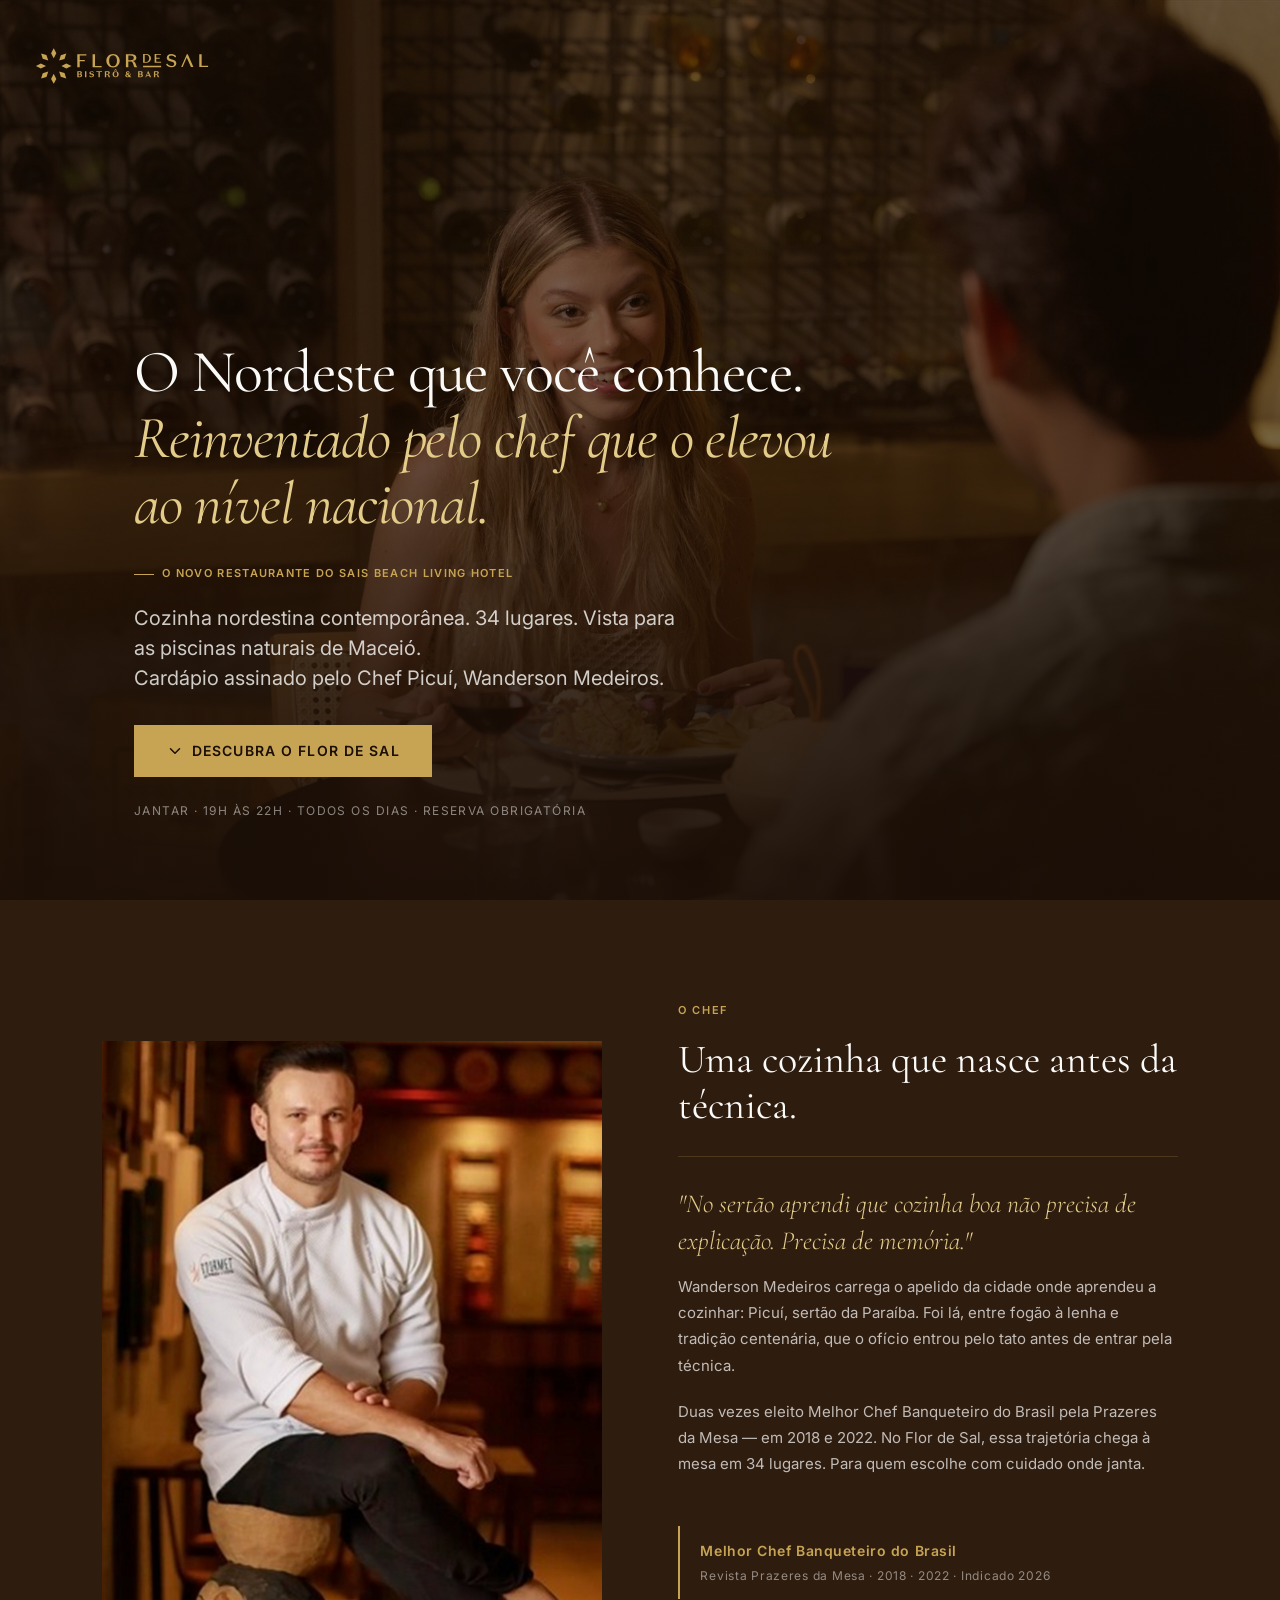
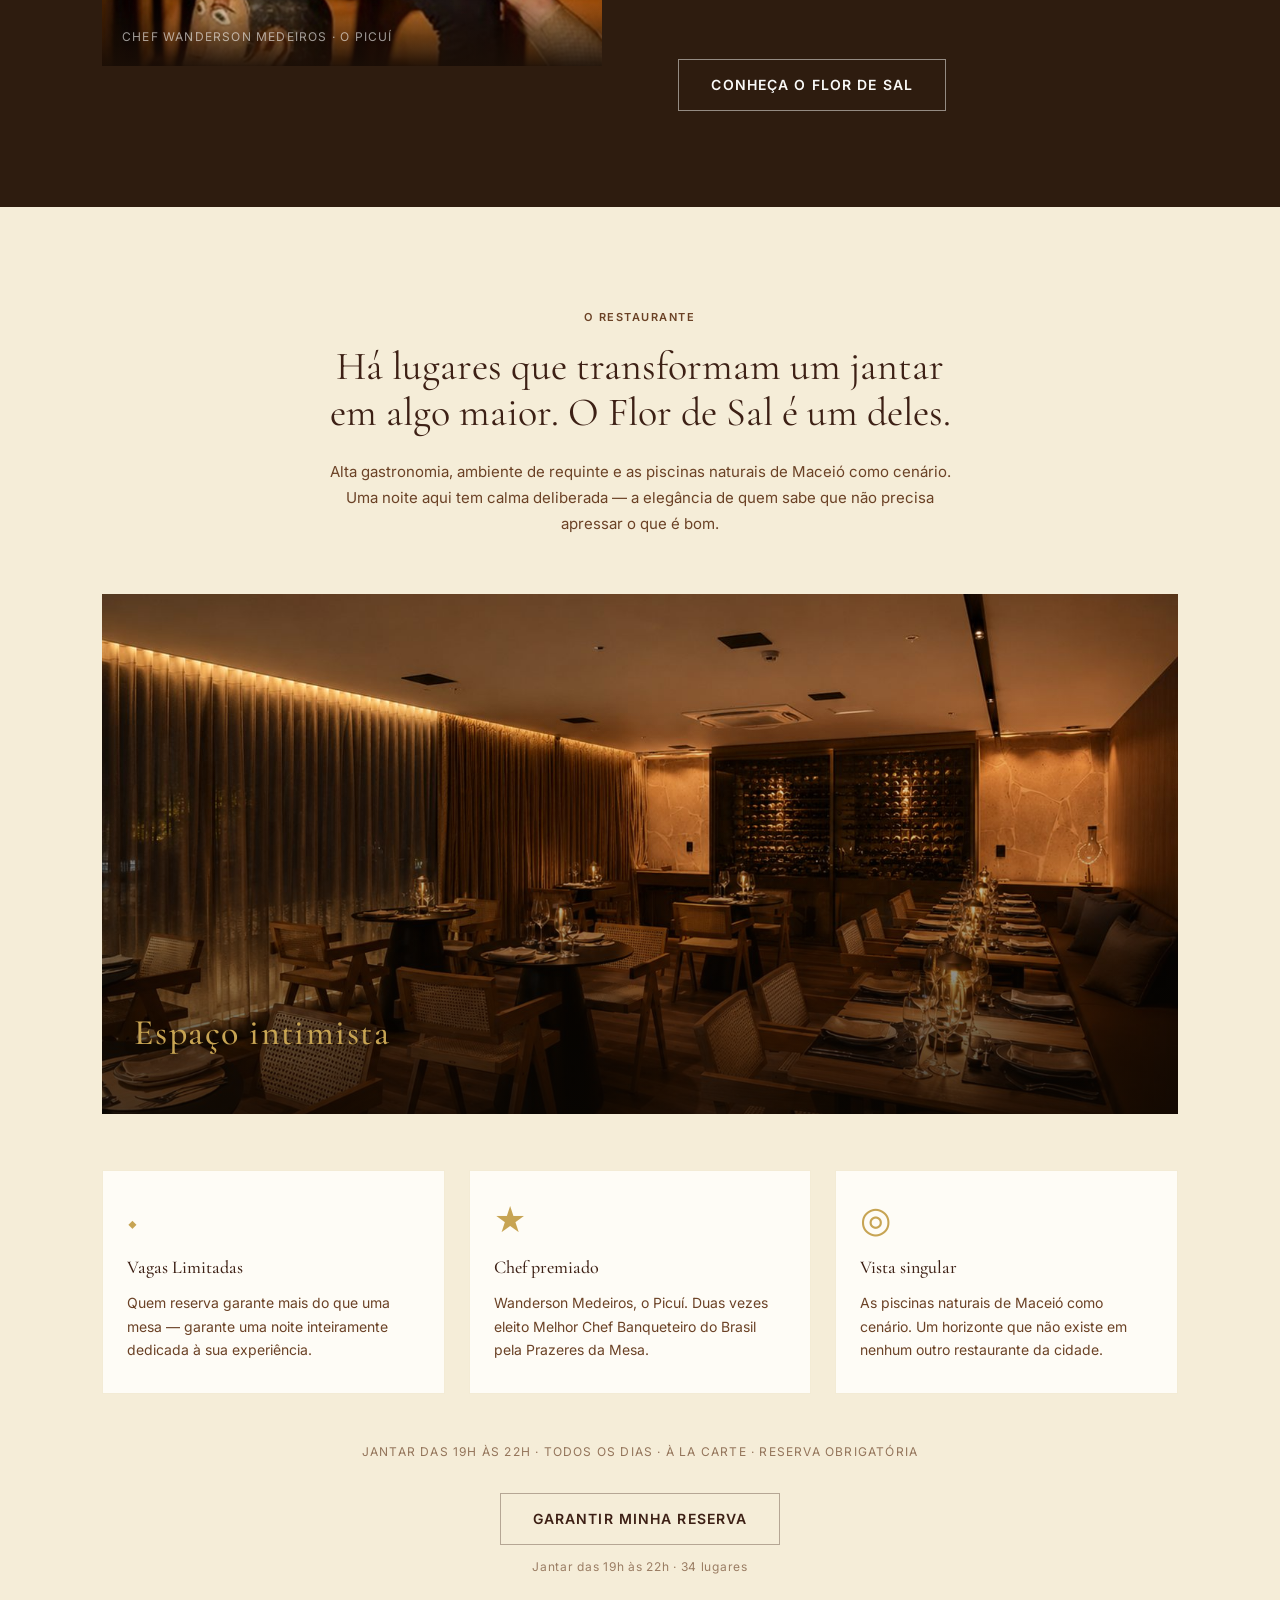
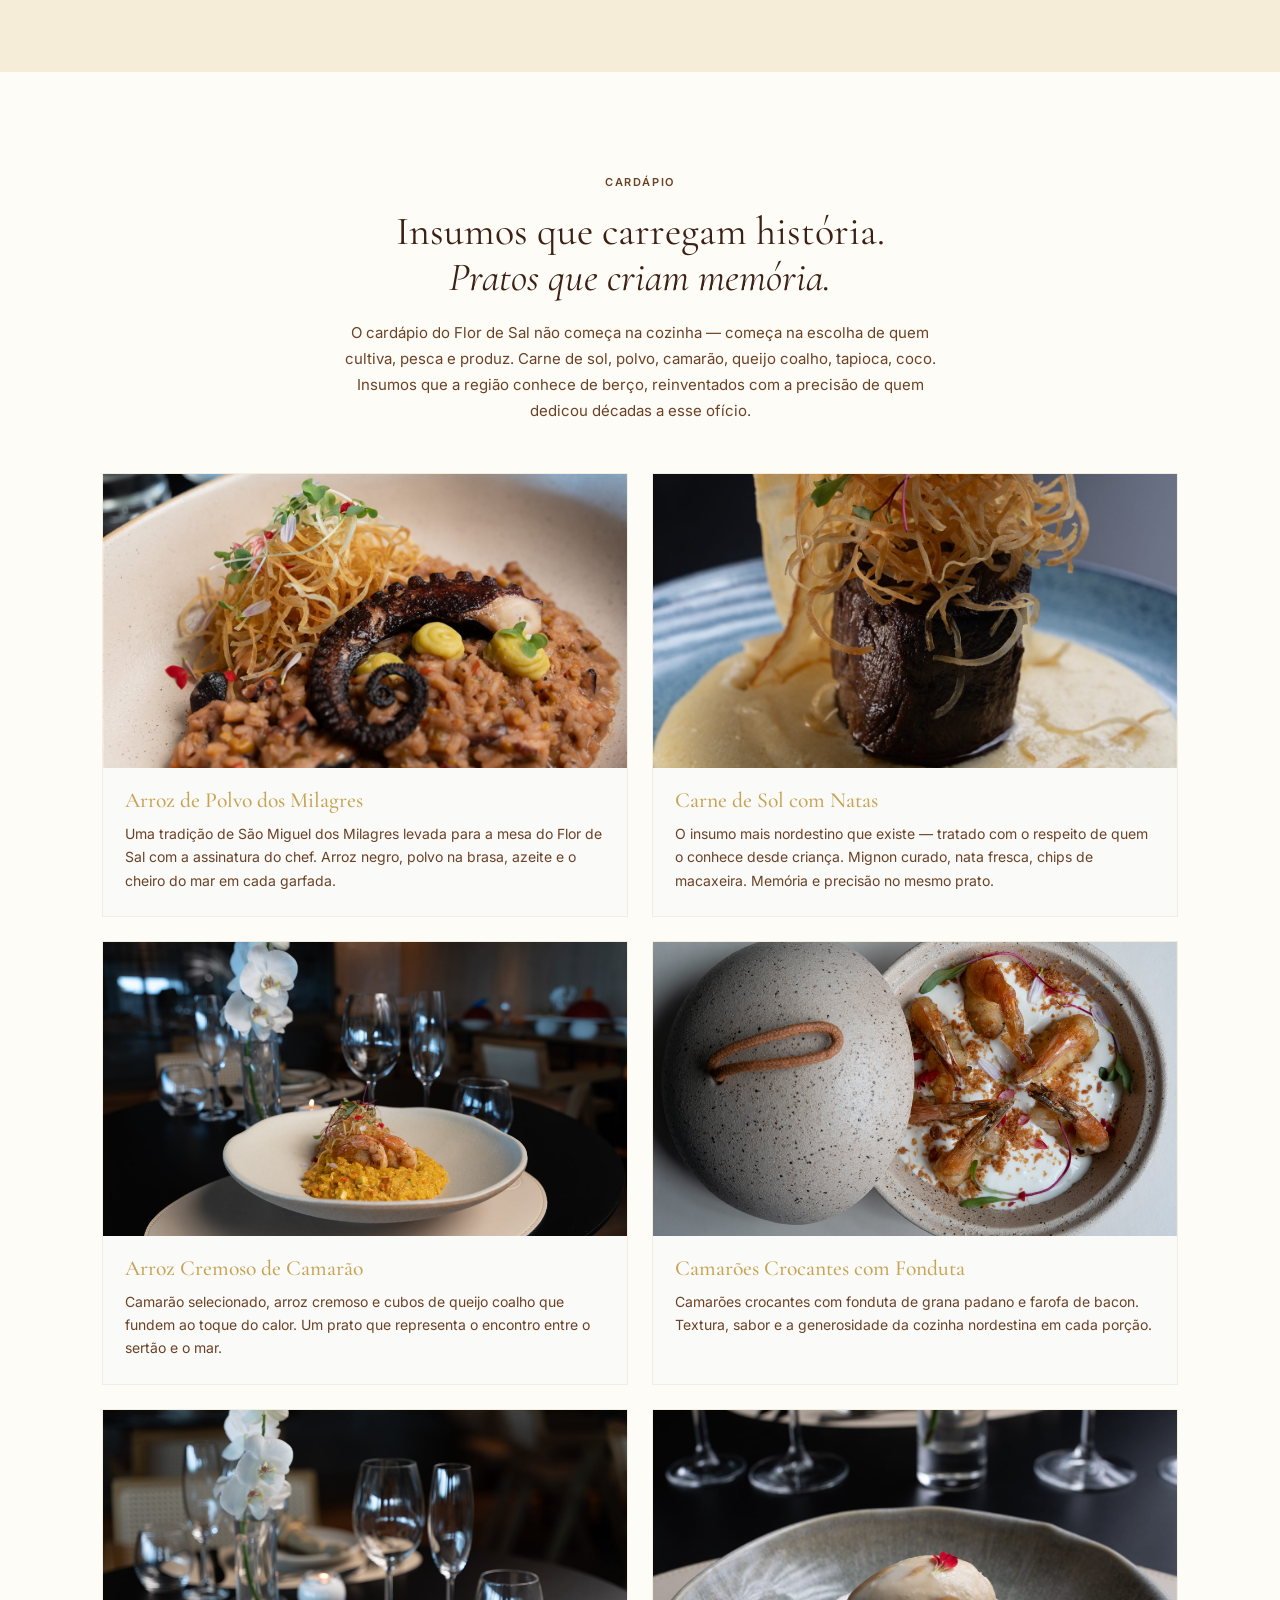
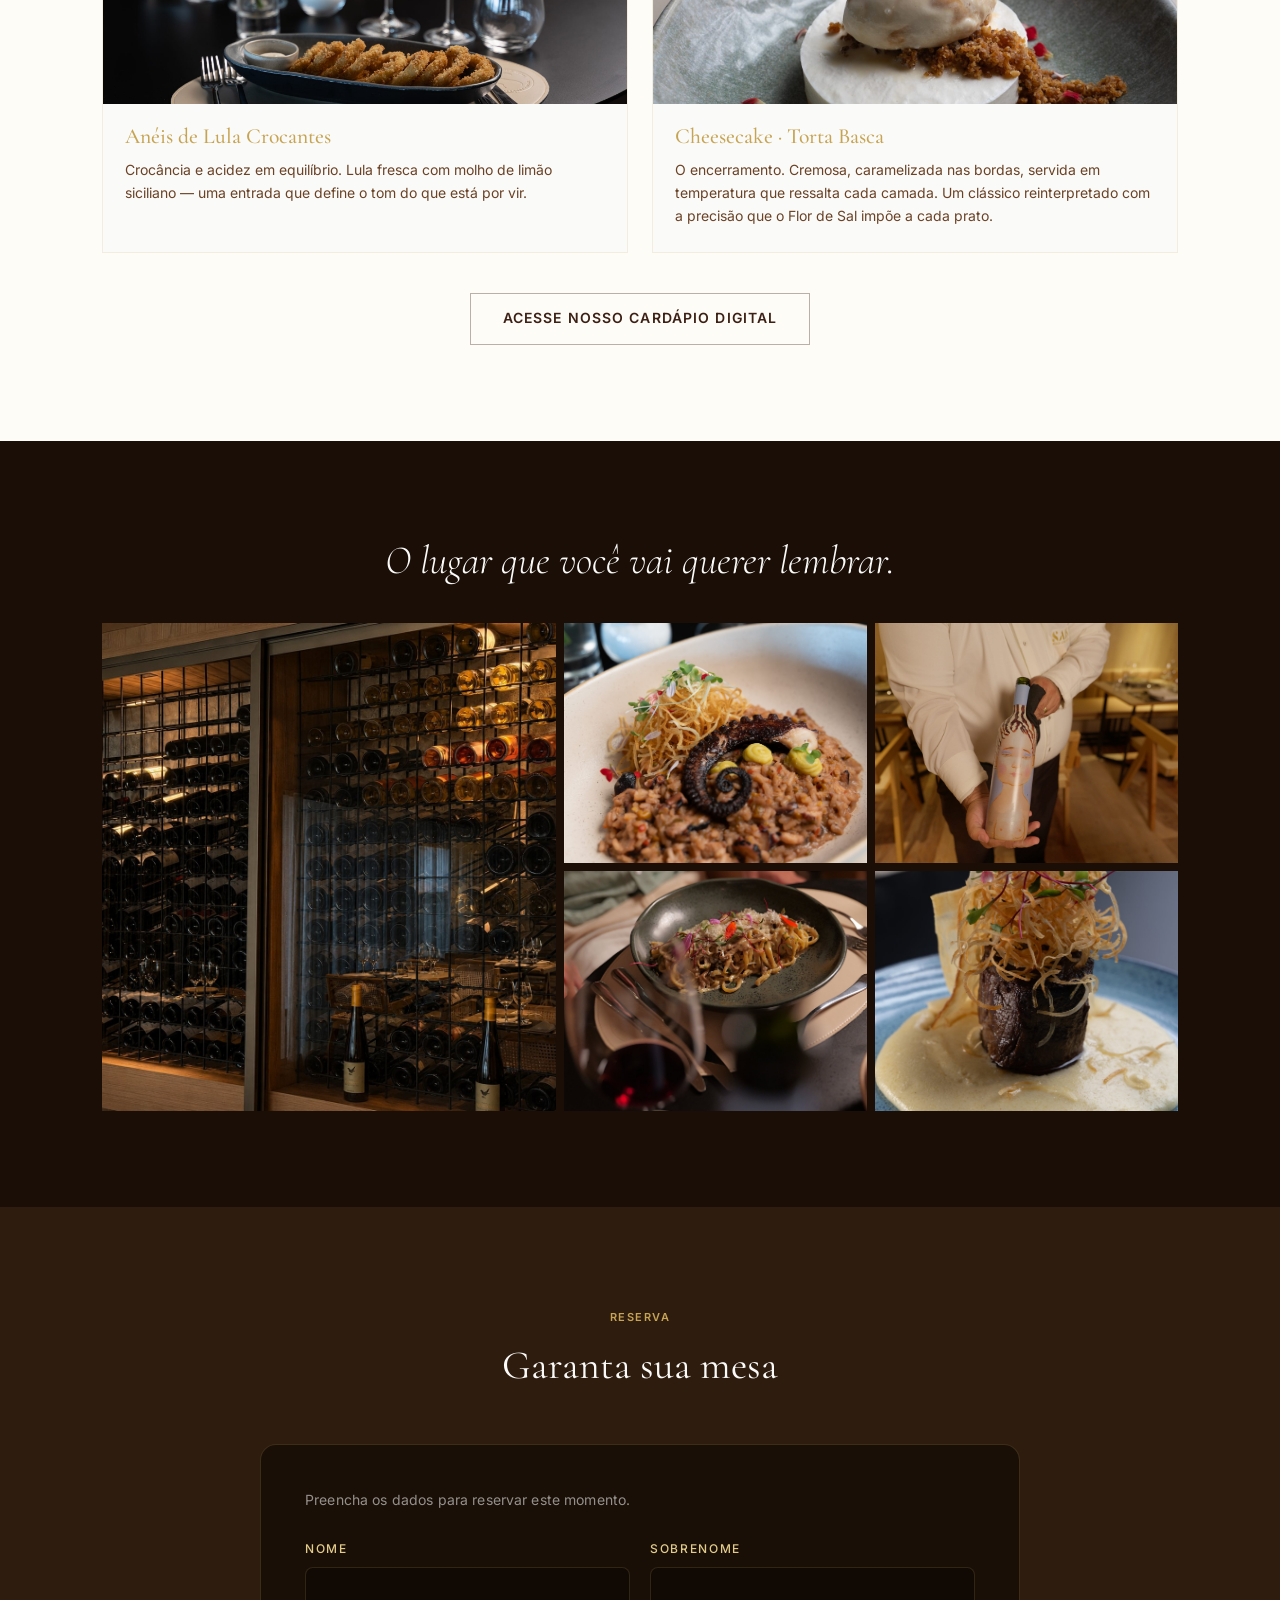
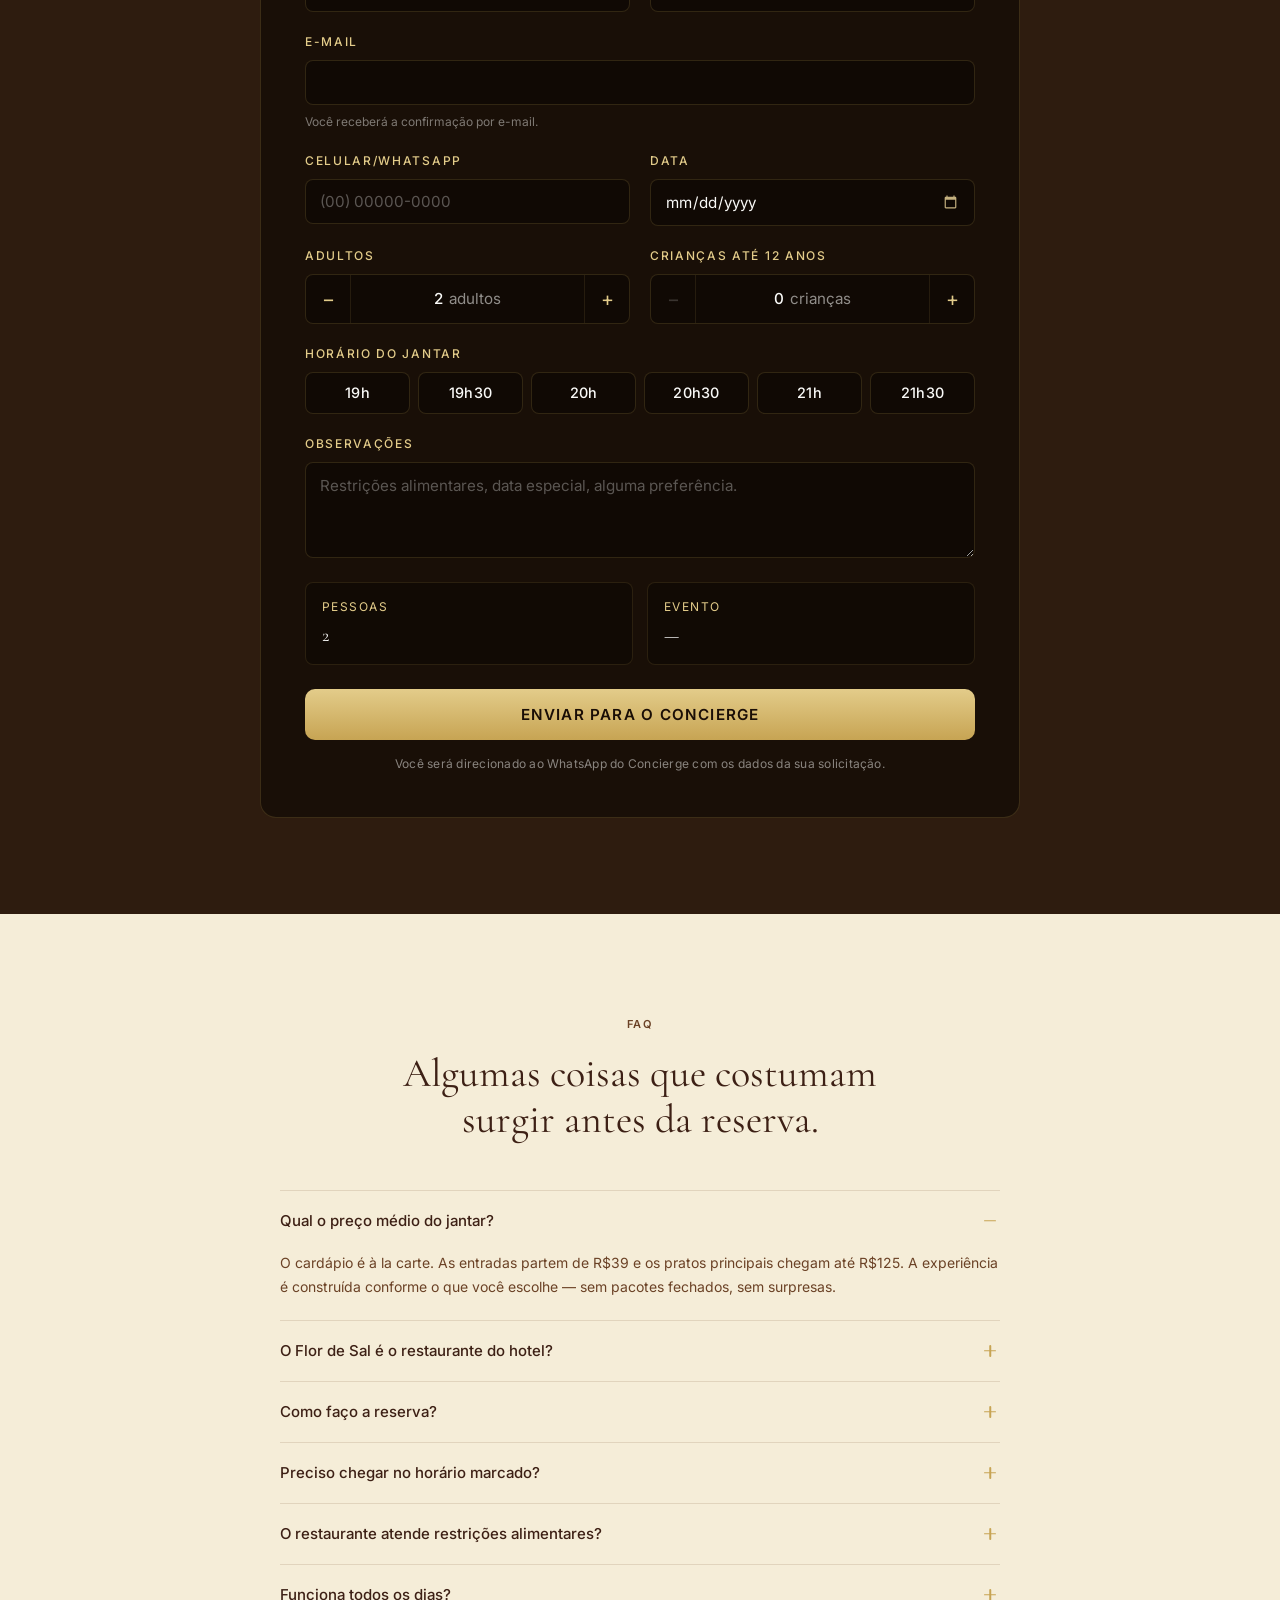
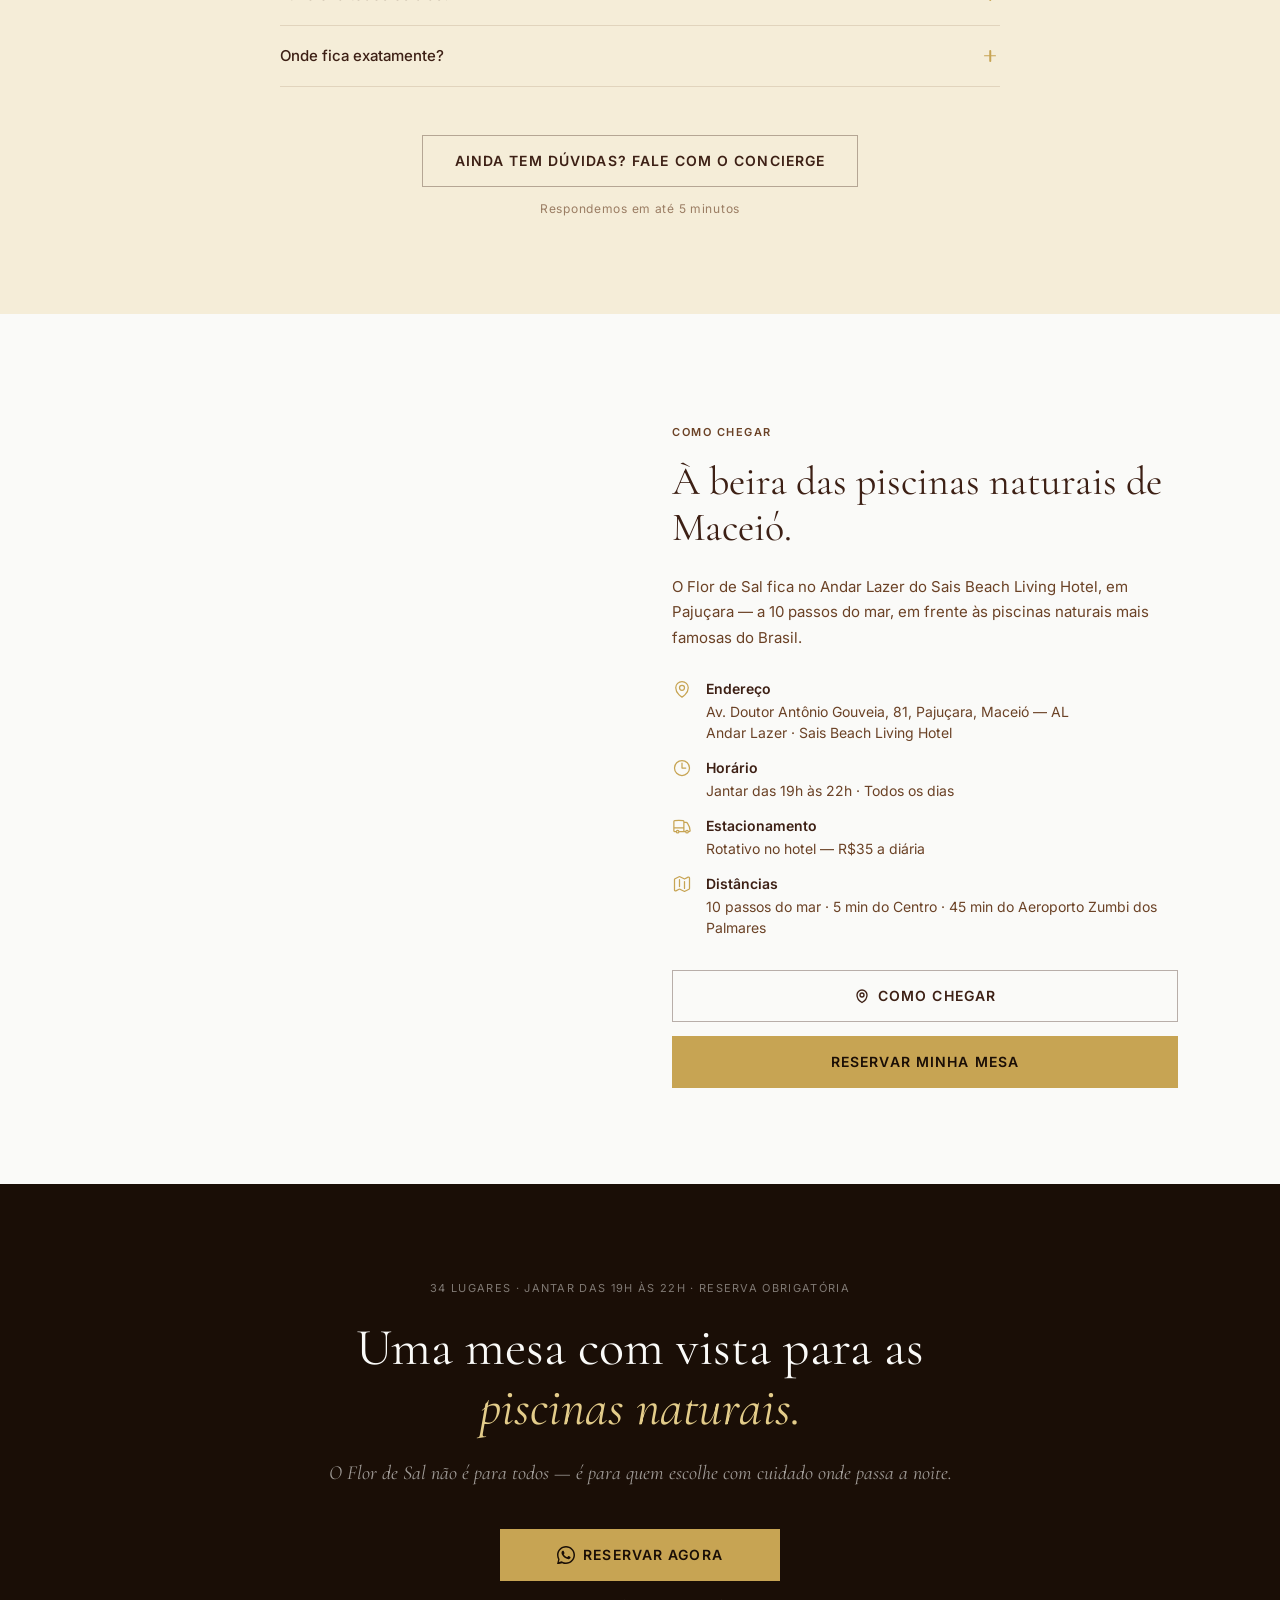
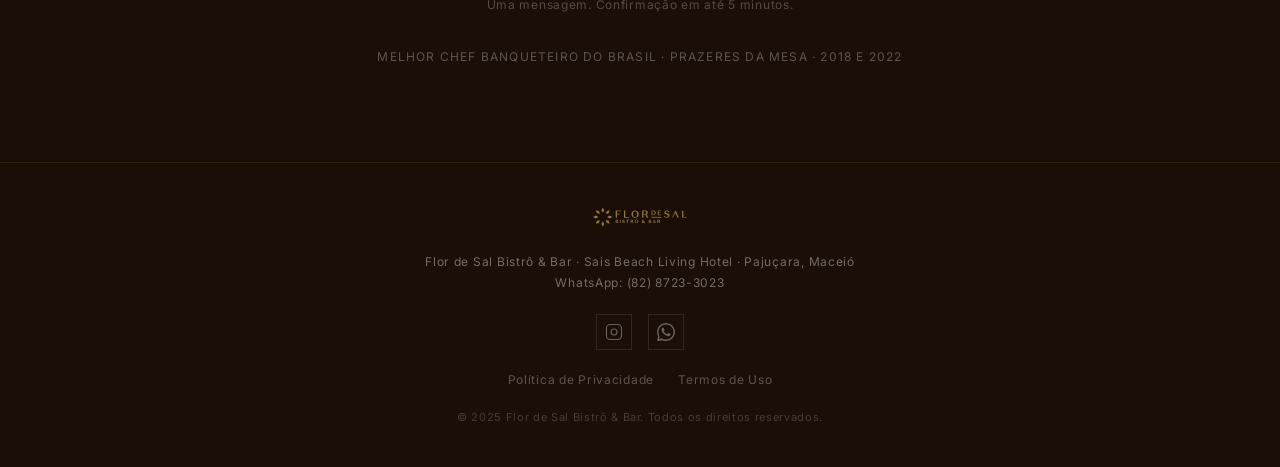
==== index.html @ b4c26284 "Reserva: redesenha como card com slots de horário, steppers e summary Co-Authored-By: Claude Sonnet " ====
<!DOCTYPE html>
<html lang="pt-BR">
<head>
  <meta charset="UTF-8" />
  <meta name="viewport" content="width=device-width, initial-scale=1.0" />

  <title>Flor de Sal Bistrô &amp; Bar | Jantar em Maceió</title>
  <meta name="description" content="Cozinha nordestina contemporânea assinada pelo Chef Wanderson Medeiros. 34 lugares com vista para as piscinas naturais. Reserve sua mesa." />
  <link rel="canonical" href="https://flor-de-sal.vinie-magalhaes69.workers.dev/" />

  <meta property="og:type" content="website" />
  <meta property="og:title" content="Flor de Sal Bistrô &amp; Bar | Jantar em Maceió" />
  <meta property="og:description" content="Cozinha nordestina contemporânea assinada pelo Chef Wanderson Medeiros. 34 lugares com vista para as piscinas naturais. Reserve sua mesa." />
  <meta property="og:image" content="https://flor-de-sal.vinie-magalhaes69.workers.dev/assets/hero-ambiente.jpg" />
  <meta property="og:url" content="https://flor-de-sal.vinie-magalhaes69.workers.dev/" />
  <meta name="twitter:card" content="summary_large_image" />

  <link rel="preconnect" href="https://fonts.googleapis.com" />
  <link rel="preconnect" href="https://fonts.gstatic.com" crossorigin />
  <link href="https://fonts.googleapis.com/css2?family=Cormorant+Garamond:ital,wght@0,300;0,400;0,500;1,300;1,400;1,500&family=Inter:wght@300;400;500;600&display=swap" rel="stylesheet" />

  <script type="application/ld+json">
  {
    "@context": "https://schema.org",
    "@graph": [
      {
        "@type": ["Restaurant","LocalBusiness"],
        "name": "Flor de Sal Bistrô &amp; Bar",
        "description": "Cozinha nordestina contemporânea assinada pelo Chef Wanderson Medeiros. 34 lugares com vista para as piscinas naturais de Maceió.",
        "url": "https://flor-de-sal.vinie-magalhaes69.workers.dev/",
        "telephone": "+558287233023",
        "address": {
          "@type": "PostalAddress",
          "streetAddress": "Av. Doutor Antônio Gouveia, 81",
          "addressLocality": "Pajuçara, Maceió",
          "addressRegion": "AL",
          "addressCountry": "BR"
        },
        "openingHours": "Mo-Su 19:00-22:00",
        "servesCuisine": "Nordestina Contemporânea",
        "priceRange": "R$39–R$125"
      },
      {
        "@type": "FAQPage",
        "mainEntity": [
          {"@type":"Question","name":"Qual o preço médio do jantar?","acceptedAnswer":{"@type":"Answer","text":"O cardápio é à la carte. As entradas partem de R$39 e os pratos principais chegam até R$125."}},
          {"@type":"Question","name":"O Flor de Sal é o restaurante do hotel?","acceptedAnswer":{"@type":"Answer","text":"O Flor de Sal é um bistrô com identidade própria, localizado no Andar Lazer do Sais Beach Living Hotel. Cardápio autoral, chef independente e apenas 34 lugares."}},
          {"@type":"Question","name":"Como faço a reserva?","acceptedAnswer":{"@type":"Answer","text":"Pelo WhatsApp do Concierge: (82) 8723-3023. A confirmação chega em até 5 minutos."}},
          {"@type":"Question","name":"Preciso chegar no horário marcado?","acceptedAnswer":{"@type":"Answer","text":"Sim. Com apenas 34 lugares e reserva obrigatória, o horário é parte da experiência."}},
          {"@type":"Question","name":"O restaurante atende restrições alimentares?","acceptedAnswer":{"@type":"Answer","text":"Sim. Informe a restrição no momento da reserva — a equipe se prepara com antecedência."}},
          {"@type":"Question","name":"Funciona todos os dias?","acceptedAnswer":{"@type":"Answer","text":"Sim. O Flor de Sal serve jantar todos os dias, das 19h às 22h. A reserva é sempre obrigatória."}},
          {"@type":"Question","name":"Onde fica exatamente?","acceptedAnswer":{"@type":"Answer","text":"Andar Lazer do Sais Beach Living Hotel — Av. Doutor Antônio Gouveia, 81, Pajuçara, Maceió."}}
        ]
      }
    ]
  }
  </script>

  <style>
    /* ── TOKENS ─────────────────────────────────────── */
    :root {
      --fs-areia:       #F5EDD8;
      --fs-areia-50:    #FEFCF6;
      --fs-areia-200:   #EAD9B4;
      --fs-terra:       #6B4226;
      --fs-terra-deep:  #3D2015;
      --fs-musgo:       #4E6645;
      --fs-dourado:     #c7a453;
      --fs-dourado-200: #E3CC8A;
      --fs-dourado-deep:#96762A;
      --fs-escuro:      #1A0E06;
      --fs-escuro-800:  #2E1C0F;
      --fs-escuro-600:  #4A3020;
      --fs-branco:      #FAFAF8;
      --fs-branco-100:  #F0EFE8;

      --fs-font-display: 'Cormorant Garamond', Georgia, serif;
      --fs-font-body:    'Inter', system-ui, sans-serif;

      --fs-text-h1:   clamp(2.25rem, 5vw, 3.75rem);
      --fs-text-h2:   clamp(1.625rem, 3.5vw, 2.5rem);
      --fs-text-h3:   clamp(1.25rem, 2.5vw, 1.75rem);
      --fs-text-sub:  clamp(1rem, 2vw, 1.25rem);
      --fs-text-body: 1rem;
      --fs-text-caption: 0.875rem;
      --fs-text-micro:   0.75rem;
      --fs-text-badge:   0.6875rem;

      --fs-section-y: clamp(4rem, 8vw, 6rem);
      --fs-container: 1140px;
      --fs-gutter:    clamp(1.25rem, 5vw, 2rem);

      --fs-transition-fast: 150ms ease;
      --fs-transition-base: 250ms ease;
      --fs-transition-slow: 400ms cubic-bezier(0.4, 0, 0.2, 1);

      --fs-z-sticky:  200;
      --fs-z-overlay: 300;
    }

    /* ── RESET ──────────────────────────────────────── */
    *, *::before, *::after { box-sizing: border-box; margin: 0; padding: 0; }
    html { scroll-behavior: smooth; }
    body {
      font-family: var(--fs-font-body);
      font-size: var(--fs-text-body);
      line-height: 1.6;
      color: var(--fs-escuro);
      background: var(--fs-branco);
      -webkit-font-smoothing: antialiased;
    }
    img { display: block; max-width: 100%; }
    a { color: inherit; text-decoration: none; }
    ul { list-style: none; }
    button { cursor: pointer; border: none; background: none; font-family: inherit; font-size: inherit; }
    :focus-visible { outline: 2px solid var(--fs-dourado); outline-offset: 3px; }

    /* ── UTILITY ────────────────────────────────────── */
    .container {
      width: 100%;
      max-width: var(--fs-container);
      margin: 0 auto;
      padding: 0 var(--fs-gutter);
    }

    .eyebrow {
      display: inline-block;
      font-family: var(--fs-font-body);
      font-size: var(--fs-text-badge);
      font-weight: 600;
      letter-spacing: 0.14em;
      text-transform: uppercase;
      color: var(--fs-dourado);
      margin-bottom: 1rem;
    }

    .section-headline {
      font-family: var(--fs-font-display);
      font-size: var(--fs-text-h2);
      font-weight: 400;
      line-height: 1.15;
      letter-spacing: -0.01em;
    }

    .section-headline em {
      font-style: italic;
    }

    /* ── BUTTONS ─────────────────────────────────────── */
    .btn {
      display: inline-flex;
      align-items: center;
      justify-content: center;
      gap: 0.5rem;
      min-height: 52px;
      padding: 0 2rem;
      font-family: var(--fs-font-body);
      font-size: var(--fs-text-caption);
      font-weight: 600;
      letter-spacing: 0.08em;
      text-transform: uppercase;
      cursor: pointer;
      transition: all var(--fs-transition-base);
      border: none;
      text-decoration: none;
    }
    .btn--primary {
      background: var(--fs-dourado);
      color: var(--fs-escuro);
    }
    .btn--primary:hover { background: var(--fs-dourado-200); }

    .btn--outline-light {
      background: transparent;
      color: var(--fs-branco);
      border: 1px solid rgba(250,250,248,0.5);
    }
    .btn--outline-light:hover {
      background: rgba(250,250,248,0.08);
      border-color: var(--fs-branco);
    }

    .btn--outline-dark {
      background: transparent;
      color: var(--fs-terra-deep);
      border: 1px solid rgba(61,32,21,0.35);
    }
    .btn--outline-dark:hover {
      background: rgba(61,32,21,0.06);
      border-color: var(--fs-terra-deep);
    }

    .btn--whatsapp {
      background: #25D366;
      color: #fff;
    }
    .btn--whatsapp:hover { background: #1ebe5d; }

    .btn-microcopy {
      display: block;
      margin-top: 0.75rem;
      font-size: var(--fs-text-micro);
      letter-spacing: 0.06em;
      opacity: 0.65;
      text-transform: none;
      font-weight: 400;
    }

    /* ── STICKY HEADER (desktop) ─────────────────────── */
    .site-header {
      position: fixed;
      top: 0;
      left: 0;
      right: 0;
      z-index: var(--fs-z-sticky);
      background: rgba(26,14,6,0.97);
      backdrop-filter: blur(12px);
      border-bottom: 1px solid rgba(199,164,83,0.15);
      transform: translateY(-100%);
      transition: transform var(--fs-transition-slow);
    }
    .site-header.is-visible { transform: translateY(0); }

    .site-header__inner {
      display: flex;
      align-items: center;
      justify-content: space-between;
      gap: 2rem;
      padding: 0.875rem var(--fs-gutter);
      max-width: var(--fs-container);
      margin: 0 auto;
    }

    .site-header__logo { height: 32px; width: auto; }

    .site-header__nav {
      display: flex;
      align-items: center;
      gap: 2rem;
    }

    .site-header__nav a {
      font-size: var(--fs-text-micro);
      font-weight: 500;
      letter-spacing: 0.1em;
      text-transform: uppercase;
      color: rgba(250,250,248,0.65);
      transition: color var(--fs-transition-fast);
    }
    .site-header__nav a:hover { color: var(--fs-branco); }

    .site-header__cta {
      background: var(--fs-dourado);
      color: var(--fs-escuro);
      font-size: 0.6875rem;
      font-weight: 600;
      letter-spacing: 0.1em;
      text-transform: uppercase;
      padding: 0.6rem 1.25rem;
      min-height: 36px;
      display: inline-flex;
      align-items: center;
      transition: background var(--fs-transition-fast);
    }
    .site-header__cta:hover { background: var(--fs-dourado-200); }

    @media (max-width: 768px) {
      .site-header__nav { display: none; }
    }

    /* ── STICKY WHATSAPP FAB (mobile) ────────────────── */
    .sticky-fab {
      position: fixed;
      bottom: 1.5rem;
      right: 1.5rem;
      z-index: var(--fs-z-sticky);
      display: flex;
      align-items: center;
      gap: 0.625rem;
      background: #25D366;
      color: #fff;
      padding: 0.875rem 1.25rem;
      font-size: var(--fs-text-caption);
      font-weight: 600;
      letter-spacing: 0.04em;
      box-shadow: 0 4px 20px rgba(0,0,0,0.25);
      transition: opacity var(--fs-transition-base), transform var(--fs-transition-base);
    }
    .sticky-fab.is-hidden {
      opacity: 0;
      pointer-events: none;
      transform: translateY(8px);
    }
    .sticky-fab svg { flex-shrink: 0; }

    @media (min-width: 769px) { .sticky-fab { display: none; } }

    /* ── S01 HERO ────────────────────────────────────── */
    .hero {
      position: relative;
      min-height: 100svh;
      display: flex;
      flex-direction: column;
      justify-content: flex-end;
      padding-bottom: clamp(3rem, 8vw, 5rem);
      overflow: hidden;
    }

    .hero__bg {
      position: absolute;
      inset: 0;
      background: var(--fs-escuro);
    }
    .hero__bg img {
      width: 100%;
      height: 100%;
      object-fit: cover;
      object-position: center;
      opacity: 0.55;
    }
    .hero__bg::after {
      content: '';
      position: absolute;
      inset: 0;
      background: linear-gradient(
        to bottom,
        rgba(26,14,6,0.25) 0%,
        rgba(26,14,6,0.10) 40%,
        rgba(26,14,6,0.65) 75%,
        rgba(26,14,6,0.90) 100%
      );
    }

    .hero__logo-wrap {
      position: absolute;
      top: clamp(1.5rem, 4vw, 2.5rem);
      left: var(--fs-gutter);
    }
    .hero__logo { height: clamp(36px, 5vw, 52px); width: auto; }

    .hero__content {
      position: relative;
      z-index: 1;
      padding: 0 var(--fs-gutter);
      max-width: 780px;
    }

    .hero__badge {
      display: inline-flex;
      align-items: center;
      gap: 0.5rem;
      font-size: var(--fs-text-badge);
      font-weight: 600;
      letter-spacing: 0.12em;
      text-transform: uppercase;
      color: var(--fs-dourado);
      margin-bottom: 1.25rem;
    }
    .hero__badge::before {
      content: '';
      display: inline-block;
      width: 20px;
      height: 1px;
      background: var(--fs-dourado);
    }

    .hero__h1 {
      font-family: var(--fs-font-display);
      font-size: var(--fs-text-h1);
      font-weight: 400;
      line-height: 1.1;
      color: var(--fs-branco);
      letter-spacing: -0.02em;
      margin-bottom: 1.25rem;
    }
    .hero__h1 em {
      font-style: italic;
      color: var(--fs-dourado-200);
    }

    .hero__sub {
      font-size: var(--fs-text-sub);
      color: rgba(250,250,248,0.80);
      line-height: 1.5;
      margin-bottom: 2rem;
      max-width: 560px;
    }

    .hero__info {
      font-size: var(--fs-text-micro);
      letter-spacing: 0.12em;
      text-transform: uppercase;
      color: rgba(250,250,248,0.5);
      margin-top: 1.5rem;
    }

    .hero__cta-wrap {
      display: flex;
      flex-direction: column;
      align-items: flex-start;
      gap: 0.5rem;
    }

    @media (max-width: 600px) {
      .hero__content { max-width: 100%; }
      .hero__cta-wrap .btn { width: 100%; }
    }

    /* ── S02 CHEF ────────────────────────────────────── */
    .chef {
      background: var(--fs-escuro-800);
      padding: var(--fs-section-y) 0;
    }

    .chef__grid {
      display: grid;
      grid-template-columns: 1fr 1fr;
      gap: clamp(2rem, 6vw, 5rem);
      align-items: center;
    }

    .chef__photo-wrap {
      position: relative;
    }
    .chef__photo {
      width: 100%;
      aspect-ratio: 4/5;
      object-fit: cover;
      object-position: center top;
    }
    .chef__photo-caption {
      position: absolute;
      bottom: 0;
      left: 0;
      right: 0;
      padding: 1.5rem 1.25rem 1.25rem;
      background: linear-gradient(to top, rgba(26,14,6,0.92) 0%, transparent 100%);
      font-size: var(--fs-text-micro);
      letter-spacing: 0.1em;
      text-transform: uppercase;
      color: rgba(250,250,248,0.6);
    }

    .chef__text { color: var(--fs-branco); }

    .chef__headline {
      font-family: var(--fs-font-display);
      font-size: var(--fs-text-h2);
      font-weight: 400;
      line-height: 1.15;
      color: var(--fs-branco);
      margin-bottom: 1.75rem;
    }

    .chef__body {
      color: rgba(250,250,248,0.72);
      line-height: 1.75;
      margin-bottom: 1.25rem;
      font-size: 0.9375rem;
    }

    .chef__badge {
      display: inline-flex;
      flex-direction: column;
      gap: 0.25rem;
      border-left: 2px solid var(--fs-dourado);
      padding: 0.875rem 1.25rem;
      margin: 1.75rem 0;
    }
    .chef__badge-title {
      font-size: var(--fs-text-caption);
      font-weight: 600;
      color: var(--fs-dourado);
      letter-spacing: 0.04em;
    }
    .chef__badge-sub {
      font-size: var(--fs-text-micro);
      color: rgba(250,250,248,0.5);
      letter-spacing: 0.06em;
    }

    .chef__quote {
      border-top: 1px solid rgba(199,164,83,0.2);
      padding-top: 1.75rem;
      margin-top: 1.75rem;
    }
    .chef__quote-text {
      font-family: var(--fs-font-display);
      font-size: clamp(1.25rem, 2.5vw, 1.625rem);
      font-style: italic;
      font-weight: 300;
      color: var(--fs-dourado-200);
      line-height: 1.45;
      margin-bottom: 0.875rem;
    }
    .chef__quote-author {
      font-size: var(--fs-text-micro);
      letter-spacing: 0.1em;
      text-transform: uppercase;
      color: rgba(250,250,248,0.4);
    }

    @media (max-width: 768px) {
      .chef__grid {
        grid-template-columns: 1fr;
        gap: 2rem;
      }
      .chef__photo { aspect-ratio: 4/3; }
    }

    /* ── S03 RESTAURANTE ─────────────────────────────── */
    .restaurante {
      background: var(--fs-areia);
      padding: var(--fs-section-y) 0;
    }

    .restaurante__intro {
      text-align: center;
      max-width: 640px;
      margin: 0 auto 3.5rem;
    }
    .restaurante__headline {
      font-family: var(--fs-font-display);
      font-size: var(--fs-text-h2);
      font-weight: 400;
      color: var(--fs-terra-deep);
      line-height: 1.15;
      margin-bottom: 1.5rem;
    }
    .restaurante__body {
      color: var(--fs-terra);
      line-height: 1.75;
      font-size: 0.9375rem;
    }

    .restaurante__photo-wrap {
      position: relative;
      margin-bottom: 3.5rem;
    }
    .restaurante__photo {
      width: 100%;
      height: clamp(240px, 45vw, 520px);
      object-fit: cover;
      object-position: center;
    }
    .restaurante__photo-overlay {
      position: absolute;
      inset: 0;
      display: flex;
      align-items: flex-end;
      padding: 2.5rem var(--fs-gutter);
      background: linear-gradient(to top, rgba(10,6,2,0.75) 0%, rgba(10,6,2,0.2) 50%, transparent 80%);
    }
    .restaurante__num {
      font-family: var(--fs-font-display);
      font-size: clamp(5rem, 14vw, 10rem);
      font-weight: 300;
      line-height: 1;
      color: var(--fs-dourado);
      letter-spacing: -0.04em;
    }
    .restaurante__num-label {
      font-family: var(--fs-font-display);
      font-size: clamp(1.5rem, 4vw, 2.25rem);
      font-weight: 500;
      color: var(--fs-dourado);
      letter-spacing: 0.04em;
      padding-bottom: 0.75rem;
      text-shadow: 0 2px 12px rgba(0,0,0,0.7);
    }

    .restaurante__cards {
      display: grid;
      grid-template-columns: repeat(3, 1fr);
      gap: 1.5rem;
      margin-bottom: 3rem;
    }

    .diff-card {
      background: var(--fs-areia-50);
      padding: 2rem 1.5rem;
      border: 1px solid rgba(199,164,83,0.2);
    }
    .diff-card__icon {
      font-family: var(--fs-font-display);
      font-size: 2.25rem;
      font-weight: 300;
      color: var(--fs-dourado);
      margin-bottom: 0.875rem;
      line-height: 1;
    }
    .diff-card__title {
      font-family: var(--fs-font-display);
      font-size: 1.125rem;
      font-weight: 500;
      color: var(--fs-terra-deep);
      margin-bottom: 0.625rem;
    }
    .diff-card__text {
      font-size: var(--fs-text-caption);
      color: var(--fs-terra);
      line-height: 1.65;
    }

    .restaurante__info {
      text-align: center;
      font-size: var(--fs-text-micro);
      letter-spacing: 0.1em;
      text-transform: uppercase;
      color: var(--fs-terra);
      margin-bottom: 2rem;
      opacity: 0.7;
    }

    .restaurante__cta { text-align: center; }

    @media (max-width: 768px) {
      .restaurante__cards { grid-template-columns: 1fr; }
      .restaurante__num { font-size: clamp(4rem, 18vw, 6rem); }
    }

    /* ── S04 CARDÁPIO ────────────────────────────────── */
    .cardapio {
      background: var(--fs-areia-50);
      padding: var(--fs-section-y) 0;
    }

    .cardapio__intro {
      text-align: center;
      max-width: 600px;
      margin: 0 auto 3rem;
    }
    .cardapio__headline {
      font-family: var(--fs-font-display);
      font-size: var(--fs-text-h2);
      font-weight: 400;
      color: var(--fs-terra-deep);
      line-height: 1.15;
      margin-bottom: 1.25rem;
    }
    .cardapio__sub {
      color: var(--fs-terra);
      line-height: 1.75;
      font-size: 0.9375rem;
    }

    .cardapio__grid {
      display: grid;
      grid-template-columns: repeat(2, 1fr);
      gap: 1.5rem;
      margin-bottom: 2.5rem;
    }

    .dish-card {
      background: var(--fs-branco);
      border: 1px solid rgba(199,164,83,0.15);
      overflow: hidden;
      transition: box-shadow var(--fs-transition-base);
    }
    .dish-card:hover {
      box-shadow: 0 4px 24px rgba(26,14,6,0.10);
    }
    .dish-card__photo {
      width: 100%;
      aspect-ratio: 16/9;
      object-fit: cover;
      object-position: center;
    }
    .dish-card__photo--placeholder {
      width: 100%;
      aspect-ratio: 16/9;
      background: var(--fs-areia-200);
      display: flex;
      align-items: center;
      justify-content: center;
      color: rgba(107,66,38,0.3);
      font-size: 2rem;
    }
    .dish-card__body {
      padding: 1.25rem 1.375rem 1.5rem;
    }
    .dish-card__name {
      font-family: var(--fs-font-display);
      font-size: 1.35rem;
      font-weight: 500;
      color: var(--fs-dourado);
      margin-bottom: 0.5rem;
      line-height: 1.2;
    }
    .dish-card__desc {
      font-size: var(--fs-text-caption);
      color: var(--fs-terra);
      line-height: 1.65;
      margin-bottom: 0;
    }

    .cardapio__faixa {
      text-align: center;
      font-size: var(--fs-text-micro);
      letter-spacing: 0.08em;
      text-transform: uppercase;
      color: var(--fs-terra);
      opacity: 0.65;
      margin-bottom: 2.5rem;
    }
    .cardapio__cta { text-align: center; }

    @media (max-width: 600px) {
      .cardapio__grid { grid-template-columns: 1fr; }
    }

    /* ── S05 GALERIA ─────────────────────────────────── */
    .galeria {
      background: var(--fs-escuro);
      padding: var(--fs-section-y) 0;
    }

    .galeria__intro {
      text-align: center;
      margin-bottom: 2.5rem;
    }
    .galeria__headline {
      font-family: var(--fs-font-display);
      font-size: var(--fs-text-h2);
      font-weight: 300;
      font-style: italic;
      color: var(--fs-branco);
      line-height: 1.15;
    }

    .galeria__grid {
      display: grid;
      grid-template-columns: 1.5fr 1fr 1fr;
      grid-template-rows: 240px 240px;
      gap: 0.5rem;
    }
    .galeria__item { overflow: hidden; position: relative; }
    .galeria__item:first-child { grid-row: span 2; }
    .galeria__item img {
      width: 100%;
      height: 100%;
      object-fit: cover;
      transition: transform 0.6s ease;
    }
    .galeria__item:hover img { transform: scale(1.04); }

    @media (max-width: 768px) {
      .galeria__grid {
        grid-template-columns: 1fr 1fr;
        grid-template-rows: auto;
      }
      .galeria__item:first-child { grid-row: span 1; }
      .galeria__item { aspect-ratio: 4/3; }
      .galeria__item img { height: 100%; }
    }

    @media (max-width: 480px) {
      .galeria__grid {
        grid-template-columns: 1fr;
        grid-template-rows: auto;
        overflow-x: auto;
        display: flex;
        gap: 0.5rem;
        scroll-snap-type: x mandatory;
        -webkit-overflow-scrolling: touch;
      }
      .galeria__item {
        flex: 0 0 80vw;
        scroll-snap-align: start;
        aspect-ratio: 4/3;
      }
      .galeria__item:first-child { flex: 0 0 80vw; }
    }

    /* ── S06 COMO FUNCIONA ───────────────────────────── */
    .como-funciona {
      background: var(--fs-escuro-800);
      padding: var(--fs-section-y) 0;
    }

    .como-funciona__intro {
      text-align: center;
      margin-bottom: 3.5rem;
    }
    .como-funciona__headline {
      font-family: var(--fs-font-display);
      font-size: var(--fs-text-h2);
      font-weight: 400;
      color: var(--fs-branco);
      line-height: 1.15;
    }

    .reserva-card {
      max-width: 760px;
      margin: 0 auto;
      background: rgba(10,6,2,0.55);
      border: 1px solid rgba(199,164,83,0.2);
      border-radius: 16px;
      padding: clamp(1.5rem, 4vw, 2.75rem);
    }
    .reserva-card__header { margin-bottom: 1.75rem; }
    .reserva-card__title {
      font-family: var(--fs-font-display);
      font-style: italic;
      font-size: clamp(1.75rem, 4.5vw, 2.5rem);
      font-weight: 400;
      color: var(--fs-branco);
      line-height: 1.15;
      margin-bottom: 0.4rem;
    }
    .reserva-card__subtitle {
      font-size: var(--fs-text-caption);
      color: rgba(250,250,248,0.55);
      letter-spacing: 0.01em;
    }

    .reserva-card__grid {
      display: grid;
      grid-template-columns: 1fr 1fr;
      gap: 1.25rem;
      margin-bottom: 1.5rem;
    }
    .reserva-field { display: flex; flex-direction: column; }
    .reserva-field--full { grid-column: 1 / -1; }
    .reserva-field__label {
      font-size: var(--fs-text-micro);
      letter-spacing: 0.14em;
      text-transform: uppercase;
      color: var(--fs-dourado-200);
      margin-bottom: 0.55rem;
      font-weight: 500;
    }
    .reserva-field__input,
    .reserva-field__textarea {
      width: 100%;
      background: rgba(0,0,0,0.35);
      border: 1px solid rgba(199,164,83,0.18);
      border-radius: 8px;
      padding: 0.75rem 0.875rem;
      color: var(--fs-branco);
      font-family: inherit;
      font-size: 0.95rem;
      outline: none;
      transition: border-color var(--fs-transition-base), background var(--fs-transition-base);
    }
    .reserva-field__input:focus,
    .reserva-field__textarea:focus {
      border-color: rgba(199,164,83,0.55);
      background: rgba(0,0,0,0.5);
    }
    .reserva-field__textarea {
      resize: vertical;
      min-height: 96px;
      line-height: 1.5;
    }
    .reserva-field__hint {
      font-size: var(--fs-text-micro);
      color: rgba(250,250,248,0.45);
      margin-top: 0.4rem;
    }
    .reserva-field__input::placeholder,
    .reserva-field__textarea::placeholder { color: rgba(250,250,248,0.32); }
    .reserva-field__input[type="date"]::-webkit-calendar-picker-indicator {
      filter: invert(0.72) sepia(0.6) saturate(1.8) hue-rotate(5deg);
      cursor: pointer;
      opacity: 0.85;
    }

    .stepper {
      display: grid;
      grid-template-columns: 44px 1fr 44px;
      align-items: stretch;
      background: rgba(0,0,0,0.35);
      border: 1px solid rgba(199,164,83,0.18);
      border-radius: 8px;
      overflow: hidden;
    }
    .stepper__btn {
      background: transparent;
      border: none;
      color: var(--fs-dourado-200);
      font-size: 1.25rem;
      cursor: pointer;
      transition: background var(--fs-transition-fast);
      line-height: 1;
    }
    .stepper__btn:hover:not(:disabled) { background: rgba(199,164,83,0.1); }
    .stepper__btn:disabled { color: rgba(250,250,248,0.18); cursor: not-allowed; }
    .stepper__value {
      display: flex;
      align-items: center;
      justify-content: center;
      color: var(--fs-branco);
      font-weight: 500;
      font-size: 0.95rem;
      border-left: 1px solid rgba(199,164,83,0.12);
      border-right: 1px solid rgba(199,164,83,0.12);
      padding: 0.75rem 0;
    }
    .stepper__suffix { color: rgba(250,250,248,0.55); margin-left: 0.4rem; font-weight: 400; }

    .time-slots {
      display: grid;
      grid-template-columns: repeat(6, 1fr);
      gap: 0.5rem;
    }
    .time-slot {
      background: rgba(0,0,0,0.35);
      border: 1px solid rgba(199,164,83,0.18);
      border-radius: 8px;
      color: var(--fs-branco);
      padding: 0.7rem 0.4rem;
      font-size: 0.9rem;
      font-weight: 500;
      letter-spacing: 0.02em;
      cursor: pointer;
      transition: all var(--fs-transition-fast);
      font-family: inherit;
    }
    .time-slot:hover { border-color: rgba(199,164,83,0.45); }
    .time-slot.is-active {
      background: var(--fs-dourado);
      border-color: var(--fs-dourado);
      color: var(--fs-escuro);
    }
    .time-slots.is-error { animation: shake 0.36s; }
    .time-slots.is-error .time-slot:not(.is-active) { border-color: rgba(220,90,80,0.5); }
    @keyframes shake {
      0%, 100% { transform: translateX(0); }
      25% { transform: translateX(-4px); }
      75% { transform: translateX(4px); }
    }

    .reserva-summary {
      display: grid;
      grid-template-columns: 1fr 1fr;
      gap: 0.875rem;
      margin-bottom: 1.5rem;
    }
    .reserva-summary__card {
      background: rgba(0,0,0,0.3);
      border: 1px solid rgba(199,164,83,0.14);
      border-radius: 8px;
      padding: 0.875rem 1rem;
      display: flex;
      flex-direction: column;
      gap: 0.3rem;
    }
    .reserva-summary__label {
      font-size: var(--fs-text-micro);
      text-transform: uppercase;
      letter-spacing: 0.12em;
      color: var(--fs-dourado-200);
    }
    .reserva-summary__value {
      font-family: var(--fs-font-display);
      font-size: 1.15rem;
      color: var(--fs-branco);
    }

    .reserva-card__submit {
      width: 100%;
      background: linear-gradient(180deg, var(--fs-dourado-200) 0%, var(--fs-dourado) 100%);
      color: var(--fs-escuro);
      border: none;
      border-radius: 10px;
      padding: 1rem;
      font-size: 0.95rem;
      font-weight: 600;
      letter-spacing: 0.08em;
      text-transform: uppercase;
      cursor: pointer;
      transition: filter var(--fs-transition-base), transform var(--fs-transition-base);
      font-family: inherit;
    }
    .reserva-card__submit:hover { filter: brightness(1.06); }
    .reserva-card__footnote {
      text-align: center;
      margin-top: 0.875rem;
      font-size: var(--fs-text-micro);
      color: rgba(250,250,248,0.5);
      letter-spacing: 0.02em;
    }

    @media (max-width: 640px) {
      .reserva-card__grid { grid-template-columns: 1fr; gap: 1.1rem; }
      .time-slots { grid-template-columns: repeat(3, 1fr); }
      .reserva-summary { grid-template-columns: 1fr; }
    }

    /* ── S07 FAQ ─────────────────────────────────────── */
    .faq {
      background: var(--fs-areia);
      padding: var(--fs-section-y) 0;
    }

    .faq__intro {
      text-align: center;
      margin-bottom: 3rem;
    }
    .faq__headline {
      font-family: var(--fs-font-display);
      font-size: var(--fs-text-h2);
      font-weight: 400;
      color: var(--fs-terra-deep);
      line-height: 1.15;
    }

    .faq__list {
      max-width: 720px;
      margin: 0 auto 3rem;
    }

    .faq__item {
      border-bottom: 1px solid rgba(107,66,38,0.15);
    }
    .faq__item:first-child { border-top: 1px solid rgba(107,66,38,0.15); }

    .faq__question {
      width: 100%;
      display: flex;
      align-items: center;
      justify-content: space-between;
      gap: 1rem;
      padding: 1.25rem 0;
      font-size: 0.9375rem;
      font-weight: 500;
      color: var(--fs-terra-deep);
      text-align: left;
      cursor: pointer;
      background: none;
      border: none;
    }
    .faq__question:hover { color: var(--fs-terra); }

    .faq__icon {
      flex-shrink: 0;
      width: 20px;
      height: 20px;
      position: relative;
      color: var(--fs-dourado);
    }
    .faq__icon::before, .faq__icon::after {
      content: '';
      position: absolute;
      background: currentColor;
      border-radius: 1px;
      transition: transform var(--fs-transition-base), opacity var(--fs-transition-base);
    }
    .faq__icon::before { width: 12px; height: 1.5px; top: 50%; left: 50%; transform: translate(-50%,-50%); }
    .faq__icon::after  { width: 1.5px; height: 12px; top: 50%; left: 50%; transform: translate(-50%,-50%); }

    .faq__item.is-open .faq__icon::after { opacity: 0; transform: translate(-50%,-50%) rotate(90deg); }

    .faq__answer {
      display: none;
      padding: 0 0 1.25rem;
      font-size: var(--fs-text-caption);
      color: var(--fs-terra);
      line-height: 1.75;
    }
    .faq__item.is-open .faq__answer { display: block; }

    .faq__cta { text-align: center; }

    /* ── S08 LOCALIZAÇÃO ─────────────────────────────── */
    .localizacao {
      background: var(--fs-branco);
      padding: var(--fs-section-y) 0;
    }

    .localizacao__grid {
      display: grid;
      grid-template-columns: 1fr 1fr;
      gap: clamp(2rem, 5vw, 4rem);
      align-items: start;
    }

    .localizacao__map iframe {
      width: 100%;
      height: 400px;
      border: none;
      display: block;
      filter: grayscale(0.2) contrast(1.05);
    }

    .localizacao__info { padding-top: 0.5rem; }

    .localizacao__headline {
      font-family: var(--fs-font-display);
      font-size: var(--fs-text-h2);
      font-weight: 400;
      color: var(--fs-terra-deep);
      line-height: 1.15;
      margin-bottom: 1.5rem;
    }
    .localizacao__headline em { font-style: italic; }

    .localizacao__body {
      font-size: 0.9375rem;
      color: var(--fs-terra);
      line-height: 1.7;
      margin-bottom: 1.75rem;
    }

    .localizacao__details {
      display: flex;
      flex-direction: column;
      gap: 0.875rem;
      margin-bottom: 2rem;
    }
    .localizacao__detail {
      display: flex;
      gap: 0.875rem;
      align-items: flex-start;
    }
    .localizacao__detail-icon {
      flex-shrink: 0;
      width: 20px;
      color: var(--fs-dourado);
      margin-top: 1px;
    }
    .localizacao__detail-text {
      font-size: var(--fs-text-caption);
      color: var(--fs-terra);
      line-height: 1.5;
    }
    .localizacao__detail-text strong {
      display: block;
      font-weight: 600;
      color: var(--fs-terra-deep);
      margin-bottom: 0.125rem;
    }

    .localizacao__ctas {
      display: flex;
      flex-direction: column;
      gap: 0.875rem;
    }

    @media (max-width: 768px) {
      .localizacao__grid { grid-template-columns: 1fr; }
      .localizacao__map iframe { height: 220px; }
    }

    /* ── S09 CTA FINAL ───────────────────────────────── */
    .cta-final {
      background: var(--fs-escuro);
      padding: var(--fs-section-y) 0;
      text-align: center;
    }

    .cta-final__inner {
      max-width: 640px;
      margin: 0 auto;
    }

    .cta-final__headline {
      font-family: var(--fs-font-display);
      font-size: clamp(2rem, 5vw, 3.25rem);
      font-weight: 400;
      color: var(--fs-branco);
      line-height: 1.15;
      margin-bottom: 1.25rem;
    }
    .cta-final__headline em {
      font-style: italic;
      color: var(--fs-dourado-200);
    }

    .cta-final__escassez {
      font-size: var(--fs-text-badge);
      letter-spacing: 0.12em;
      text-transform: uppercase;
      color: rgba(250,250,248,0.45);
      margin-bottom: 1.25rem;
    }

    .cta-final__sub {
      font-size: var(--fs-text-sub);
      color: rgba(250,250,248,0.6);
      line-height: 1.6;
      margin-bottom: 2.5rem;
      font-style: italic;
      font-family: var(--fs-font-display);
    }

    .cta-final__btn { min-width: 280px; }

    .cta-final__credencial {
      margin-top: 2rem;
      font-size: var(--fs-text-micro);
      letter-spacing: 0.1em;
      text-transform: uppercase;
      color: rgba(250,250,248,0.3);
    }

    @media (max-width: 480px) {
      .cta-final__btn { width: 100%; }
    }

    /* ── FOOTER ──────────────────────────────────────── */
    .footer {
      background: var(--fs-escuro);
      border-top: 1px solid rgba(199,164,83,0.12);
      padding: 2.5rem 0;
    }

    .footer__inner {
      display: flex;
      flex-direction: column;
      align-items: center;
      gap: 1.25rem;
      text-align: center;
    }

    .footer__logo { height: 28px; width: auto; opacity: 0.7; }

    .footer__info {
      font-size: var(--fs-text-micro);
      color: rgba(250,250,248,0.4);
      letter-spacing: 0.06em;
      line-height: 1.8;
    }

    .footer__links {
      display: flex;
      gap: 1.5rem;
      flex-wrap: wrap;
      justify-content: center;
    }
    .footer__links a {
      font-size: var(--fs-text-micro);
      color: rgba(250,250,248,0.3);
      letter-spacing: 0.06em;
      transition: color var(--fs-transition-fast);
    }
    .footer__links a:hover { color: rgba(250,250,248,0.65); }

    .footer__social {
      display: flex;
      gap: 1rem;
    }
    .footer__social a {
      display: flex;
      align-items: center;
      justify-content: center;
      width: 36px;
      height: 36px;
      color: rgba(250,250,248,0.35);
      border: 1px solid rgba(250,250,248,0.1);
      transition: all var(--fs-transition-fast);
    }
    .footer__social a:hover {
      color: var(--fs-dourado);
      border-color: rgba(199,164,83,0.4);
    }

    .footer__copy {
      font-size: 0.6875rem;
      color: rgba(250,250,248,0.2);
      letter-spacing: 0.06em;
    }

    /* ── ANIMATE IN ──────────────────────────────────── */
    [data-animate] {
      opacity: 0;
      transform: translateY(24px);
      transition: opacity 0.7s ease, transform 0.7s ease;
    }
    [data-animate].is-visible {
      opacity: 1;
      transform: translateY(0);
    }
    [data-animate-delay="1"] { transition-delay: 0.1s; }
    [data-animate-delay="2"] { transition-delay: 0.25s; }
    [data-animate-delay="3"] { transition-delay: 0.4s; }
    [data-animate-delay="4"] { transition-delay: 0.55s; }

    @media (prefers-reduced-motion: reduce) {
      [data-animate], .sticky-fab, .site-header { transition: none; }
    }
  </style>
</head>
<body>

  <!-- ── STICKY HEADER (desktop) ──────────────────────── -->
  <header class="site-header" id="site-header" aria-label="Navegação principal">
    <div class="site-header__inner">
      <a href="#hero" aria-label="Flor de Sal — Início">
        <img
          src="Identidade Visual/SVG/Logotipo_Flor de Sal - Dourado_Completa.svg"
          alt="Flor de Sal Bistrô &amp; Bar"
          class="site-header__logo"
        />
      </a>
      <nav class="site-header__nav" aria-label="Âncoras da página">
        <a href="#cardapio">Cardápio</a>
        <a href="#como-funciona">Reserva</a>
        <a href="#localizacao">Localização</a>
      </nav>
      <a
        href="https://wa.me/558287233023?text=Olá%2C+gostaria+de+fazer+uma+reserva+no+Flor+de+Sal+Bistrô+%26+Bar."
        class="site-header__cta"
        target="_blank"
        rel="noopener"
        aria-label="Reservar mesa via WhatsApp"
      >Reservar mesa</a>
    </div>
  </header>

  <!-- ── STICKY FAB WhatsApp (mobile) ─────────────────── -->
  <a
    href="https://wa.me/558287233023?text=Olá%2C+gostaria+de+fazer+uma+reserva+no+Flor+de+Sal+Bistrô+%26+Bar."
    class="sticky-fab"
    id="sticky-fab"
    target="_blank"
    rel="noopener"
    aria-label="Reservar via WhatsApp"
  >
    <svg xmlns="http://www.w3.org/2000/svg" width="20" height="20" viewBox="0 0 24 24" fill="currentColor" aria-hidden="true">
      <path d="M17.472 14.382c-.297-.149-1.758-.867-2.03-.967-.273-.099-.471-.148-.67.15-.197.297-.767.966-.94 1.164-.173.199-.347.223-.644.075-.297-.15-1.255-.463-2.39-1.475-.883-.788-1.48-1.761-1.653-2.059-.173-.297-.018-.458.13-.606.134-.133.298-.347.446-.52.149-.174.198-.298.298-.497.099-.198.05-.371-.025-.52-.075-.149-.669-1.612-.916-2.207-.242-.579-.487-.5-.669-.51-.173-.008-.371-.01-.57-.01-.198 0-.52.074-.792.372-.272.297-1.04 1.016-1.04 2.479 0 1.462 1.065 2.875 1.213 3.074.149.198 2.096 3.2 5.077 4.487.709.306 1.262.489 1.694.625.712.227 1.36.195 1.871.118.571-.085 1.758-.719 2.006-1.413.248-.694.248-1.289.173-1.413-.074-.124-.272-.198-.57-.347z"/>
      <path d="M12 0C5.373 0 0 5.373 0 12c0 2.135.559 4.14 1.535 5.876L.057 23.885a.5.5 0 0 0 .606.625l6.198-1.63A11.94 11.94 0 0 0 12 24c6.627 0 12-5.373 12-12S18.627 0 12 0zm0 22c-1.912 0-3.71-.504-5.265-1.385l-.378-.214-3.917 1.03 1.048-3.826-.23-.37A9.96 9.96 0 0 1 2 12C2 6.477 6.477 2 12 2s10 4.477 10 10-4.477 10-10 10z"/>
    </svg>
    Reservar
  </a>

  <main>

    <!-- ── S01 HERO ──────────────────────────────────── -->
    <section class="hero" id="hero" aria-label="Apresentação">
      <div class="hero__bg">
        <img
          src="assets/hero-ambiente.jpg"
          alt="Ambiente do Flor de Sal Bistrô &amp; Bar — Sais Beach Living Hotel, Maceió"
          loading="eager"
          fetchpriority="high"
        />
      </div>

      <a href="#hero" class="hero__logo-wrap" aria-label="Flor de Sal">
        <img
          src="Identidade Visual/SVG/Logotipo_Flor de Sal - Dourado_Completa.svg"
          alt="Flor de Sal Bistrô &amp; Bar"
          class="hero__logo"
        />
      </a>

      <div class="container">
        <div class="hero__content">
          <h1 class="hero__h1">
            O Nordeste que você conhece.<br>
            <em>Reinventado pelo chef que o elevou ao nível nacional.</em>
          </h1>

          <div class="hero__badge" aria-label="Apresentação">
            O novo restaurante do Sais Beach Living Hotel
          </div>

          <p class="hero__sub">
            Cozinha nordestina contemporânea. 34 lugares. Vista para as piscinas naturais de Maceió.<br>
            Cardápio assinado pelo Chef Picuí, Wanderson Medeiros.
          </p>

          <div class="hero__cta-wrap">
            <a
              href="#chef"
              class="btn btn--primary"
              onclick="event.preventDefault();document.getElementById('chef').scrollIntoView({behavior:'smooth'})"
            >
              <svg xmlns="http://www.w3.org/2000/svg" width="18" height="18" viewBox="0 0 24 24" fill="none" stroke="currentColor" stroke-width="2" stroke-linecap="round" stroke-linejoin="round" aria-hidden="true">
                <polyline points="6 9 12 15 18 9"/>
              </svg>
              Descubra o Flor de Sal
            </a>
          </div>

          <p class="hero__info">Jantar · 19h às 22h · Todos os dias · Reserva obrigatória</p>
        </div>
      </div>
    </section>

    <!-- ── S02 CHEF ──────────────────────────────────── -->
    <section class="chef" id="chef" aria-label="O Chef">
      <div class="container">
        <div class="chef__grid">
          <div class="chef__photo-wrap" data-animate>
            <img
              src="assets/chef-wanderson.jpg"
              alt="Chef Wanderson Medeiros, o Picuí — Flor de Sal Bistrô &amp; Bar"
              class="chef__photo"
              loading="lazy"
            />
            <div class="chef__photo-caption">Chef Wanderson Medeiros · o Picuí</div>
          </div>

          <div class="chef__text" data-animate data-animate-delay="1">
            <span class="eyebrow">O Chef</span>
            <h2 class="chef__headline">Uma cozinha que nasce antes da técnica.</h2>

            <div class="chef__quote">
              <p class="chef__quote-text">"No sertão aprendi que cozinha boa não precisa de explicação. Precisa de memória."</p>
            </div>

            <p class="chef__body">
              Wanderson Medeiros carrega o apelido da cidade onde aprendeu a cozinhar: Picuí, sertão da Paraíba. Foi lá, entre fogão à lenha e tradição centenária, que o ofício entrou pelo tato antes de entrar pela técnica.
            </p>
            <p class="chef__body">
              Duas vezes eleito Melhor Chef Banqueteiro do Brasil pela Prazeres da Mesa — em 2018 e 2022. No Flor de Sal, essa trajetória chega à mesa em 34 lugares. Para quem escolhe com cuidado onde janta.
            </p>

            <div class="chef__badge">
              <span class="chef__badge-title">Melhor Chef Banqueteiro do Brasil</span>
              <span class="chef__badge-sub">Revista Prazeres da Mesa · 2018 · 2022 · Indicado 2026</span>
            </div>

            <div style="margin-top:2rem;">
              <a href="#restaurante" class="btn btn--outline-light">Conheça o Flor de Sal</a>
            </div>
          </div>
        </div>
      </div>
    </section>

    <!-- ── S03 RESTAURANTE ───────────────────────────── -->
    <section class="restaurante" id="restaurante" aria-label="O Restaurante">
      <div class="container">
        <div class="restaurante__intro" data-animate>
          <span class="eyebrow" style="color:var(--fs-terra)">O Restaurante</span>
          <h2 class="restaurante__headline">Há lugares que transformam um jantar em algo maior. O Flor de Sal é um deles.</h2>
          <p class="restaurante__body">
            Alta gastronomia, ambiente de requinte e as piscinas naturais de Maceió como cenário. Uma noite aqui tem calma deliberada — a elegância de quem sabe que não precisa apressar o que é bom.
          </p>
        </div>

        <div class="restaurante__photo-wrap" data-animate>
          <img
            src="assets/restaurante-noite.jpg"
            alt="Salão do Flor de Sal Bistrô &amp; Bar iluminado à noite, com mesas postas e luz âmbar"
            class="restaurante__photo"
            loading="lazy"
          />
          <div class="restaurante__photo-overlay">
            <span class="restaurante__num-label">Espaço intimista</span>
          </div>
        </div>

        <div class="restaurante__cards">
          <div class="diff-card" data-animate>
            <div class="diff-card__icon">◆</div>
            <h3 class="diff-card__title">Vagas Limitadas</h3>
            <p class="diff-card__text">Quem reserva garante mais do que uma mesa — garante uma noite inteiramente dedicada à sua experiência.</p>
          </div>
          <div class="diff-card" data-animate data-animate-delay="1">
            <div class="diff-card__icon">★</div>
            <h3 class="diff-card__title">Chef premiado</h3>
            <p class="diff-card__text">Wanderson Medeiros, o Picuí. Duas vezes eleito Melhor Chef Banqueteiro do Brasil pela Prazeres da Mesa.</p>
          </div>
          <div class="diff-card" data-animate data-animate-delay="2">
            <div class="diff-card__icon">◎</div>
            <h3 class="diff-card__title">Vista singular</h3>
            <p class="diff-card__text">As piscinas naturais de Maceió como cenário. Um horizonte que não existe em nenhum outro restaurante da cidade.</p>
          </div>
        </div>

        <p class="restaurante__info">Jantar das 19h às 22h · Todos os dias · À la carte · Reserva obrigatória</p>

        <div class="restaurante__cta" data-animate>
          <a
            href="https://wa.me/558287233023?text=Olá%2C+gostaria+de+fazer+uma+reserva+no+Flor+de+Sal+Bistrô+%26+Bar."
            class="btn btn--outline-dark"
            target="_blank"
            rel="noopener"
          >Garantir minha reserva</a>
          <span class="btn-microcopy" style="color:var(--fs-terra);display:block;text-align:center;">Jantar das 19h às 22h · 34 lugares</span>
        </div>
      </div>
    </section>

    <!-- ── S04 CARDÁPIO ──────────────────────────────── -->
    <section class="cardapio" id="cardapio" aria-label="Cardápio">
      <div class="container">
        <div class="cardapio__intro" data-animate>
          <span class="eyebrow" style="color:var(--fs-terra)">Cardápio</span>
          <h2 class="cardapio__headline">Insumos que carregam história.<br><em style="font-style:italic">Pratos que criam memória.</em></h2>
          <p class="cardapio__sub">
            O cardápio do Flor de Sal não começa na cozinha — começa na escolha de quem cultiva, pesca e produz. Carne de sol, polvo, camarão, queijo coalho, tapioca, coco. Insumos que a região conhece de berço, reinventados com a precisão de quem dedicou décadas a esse ofício.
          </p>
        </div>

        <div class="cardapio__grid">
          <article class="dish-card" data-animate>
            <img src="assets/prato-arroz-polvo.jpg" alt="Arroz de Polvo dos Milagres — Flor de Sal" class="dish-card__photo" loading="lazy" />
            <div class="dish-card__body">
              <h3 class="dish-card__name">Arroz de Polvo dos Milagres</h3>
              <p class="dish-card__desc">Uma tradição de São Miguel dos Milagres levada para a mesa do Flor de Sal com a assinatura do chef. Arroz negro, polvo na brasa, azeite e o cheiro do mar em cada garfada.</p>
            </div>
          </article>

          <article class="dish-card" data-animate data-animate-delay="1">
            <img src="assets/prato-carne-sol.jpg" alt="Carne de Sol com Natas — Flor de Sal" class="dish-card__photo" loading="lazy" />
            <div class="dish-card__body">
              <h3 class="dish-card__name">Carne de Sol com Natas</h3>
              <p class="dish-card__desc">O insumo mais nordestino que existe — tratado com o respeito de quem o conhece desde criança. Mignon curado, nata fresca, chips de macaxeira. Memória e precisão no mesmo prato.</p>
            </div>
          </article>

          <article class="dish-card" data-animate data-animate-delay="2">
            <img src="assets/prato-arroz-camarao.jpg" alt="Arroz Cremoso de Camarão — Flor de Sal" class="dish-card__photo" loading="lazy" />
            <div class="dish-card__body">
              <h3 class="dish-card__name">Arroz Cremoso de Camarão</h3>
              <p class="dish-card__desc">Camarão selecionado, arroz cremoso e cubos de queijo coalho que fundem ao toque do calor. Um prato que representa o encontro entre o sertão e o mar.</p>
            </div>
          </article>

          <article class="dish-card" data-animate data-animate-delay="3">
            <img src="assets/prato-camarao-crocante.jpg" alt="Camarões Crocantes com Fonduta de Grana Padano — Flor de Sal" class="dish-card__photo" loading="lazy" />
            <div class="dish-card__body">
              <h3 class="dish-card__name">Camarões Crocantes com Fonduta</h3>
              <p class="dish-card__desc">Camarões crocantes com fonduta de grana padano e farofa de bacon. Textura, sabor e a generosidade da cozinha nordestina em cada porção.</p>
            </div>
          </article>

          <article class="dish-card" data-animate>
            <img src="assets/prato-aneis-lula.jpg" alt="Anéis de Lula Crocantes com Molho de Limão Siciliano — Flor de Sal" class="dish-card__photo" loading="lazy" />
            <div class="dish-card__body">
              <h3 class="dish-card__name">Anéis de Lula Crocantes</h3>
              <p class="dish-card__desc">Crocância e acidez em equilíbrio. Lula fresca com molho de limão siciliano — uma entrada que define o tom do que está por vir.</p>
            </div>
          </article>

          <article class="dish-card" data-animate data-animate-delay="1">
            <img src="assets/prato-cheesecake.jpg" alt="Cheesecake Torta Basca — Flor de Sal" class="dish-card__photo" loading="lazy" style="object-position:center 70%;" />
            <div class="dish-card__body">
              <h3 class="dish-card__name">Cheesecake · Torta Basca</h3>
              <p class="dish-card__desc">O encerramento. Cremosa, caramelizada nas bordas, servida em temperatura que ressalta cada camada. Um clássico reinterpretado com a precisão que o Flor de Sal impõe a cada prato.</p>
            </div>
          </article>
        </div>

        <div class="cardapio__cta" data-animate>
          <a
            href="/cardapio-jantar-flor-de-sal.pdf"
            class="btn btn--outline-dark"
            target="_blank"
            rel="noopener"
          >Acesse nosso Cardápio Digital</a>
        </div>
      </div>
    </section>

    <!-- ── S05 GALERIA ───────────────────────────────── -->
    <section class="galeria" id="galeria" aria-label="Galeria">
      <div class="container">
        <div class="galeria__intro" data-animate>
          <h2 class="galeria__headline">O lugar que você vai querer lembrar.</h2>
        </div>
        <div class="galeria__grid" role="list" aria-label="Fotos do restaurante">
          <div class="galeria__item" role="listitem">
            <img src="assets/galeria-adega.jpg" alt="Adega do Flor de Sal Bistrô e Bar — curadoria de vinhos" loading="lazy" style="object-position:center center;" />
          </div>
          <div class="galeria__item" role="listitem">
            <img src="assets/prato-arroz-polvo.jpg" alt="Arroz de Polvo dos Milagres — assinatura do Chef Wanderson Medeiros" loading="lazy" />
          </div>
          <div class="galeria__item" role="listitem">
            <img src="assets/ambiente-02.jpg" alt="Ambiente do Flor de Sal Bistrô e Bar — Sais Beach Living Hotel" loading="lazy" />
          </div>
          <div class="galeria__item" role="listitem">
            <img src="assets/ambiente-05.jpg" alt="Detalhe do Flor de Sal Bistrô e Bar — Pajuçara, Maceió" loading="lazy" />
          </div>
          <div class="galeria__item" role="listitem">
            <img src="assets/prato-carne-sol.jpg" alt="Carne de Sol com Natas — Flor de Sal Bistrô e Bar" loading="lazy" />
          </div>
        </div>
      </div>
    </section>

    <!-- ── S06 COMO FUNCIONA ─────────────────────────── -->
    <section class="como-funciona" id="como-funciona" aria-label="Reserva">
      <div class="container">
        <div class="como-funciona__intro" data-animate>
          <span class="eyebrow">Reserva</span>
          <h2 class="como-funciona__headline">Garanta sua mesa</h2>
        </div>

        <form class="reserva-card" id="reservaForm" data-animate novalidate>
          <header class="reserva-card__header">
            <p class="reserva-card__subtitle">Preencha os dados para reservar este momento.</p>
          </header>

          <div class="reserva-card__grid">
            <div class="reserva-field">
              <label for="rf-nome" class="reserva-field__label">Nome</label>
              <input type="text" id="rf-nome" name="nome" class="reserva-field__input" required autocomplete="given-name" />
            </div>
            <div class="reserva-field">
              <label for="rf-sobrenome" class="reserva-field__label">Sobrenome</label>
              <input type="text" id="rf-sobrenome" name="sobrenome" class="reserva-field__input" required autocomplete="family-name" />
            </div>

            <div class="reserva-field reserva-field--full">
              <label for="rf-email" class="reserva-field__label">E-mail</label>
              <input type="email" id="rf-email" name="email" class="reserva-field__input" required autocomplete="email" />
              <span class="reserva-field__hint">Você receberá a confirmação por e-mail.</span>
            </div>

            <div class="reserva-field">
              <label for="rf-celular" class="reserva-field__label">Celular/WhatsApp</label>
              <input type="tel" id="rf-celular" name="celular" class="reserva-field__input" required autocomplete="tel" placeholder="(00) 00000-0000" />
            </div>
            <div class="reserva-field">
              <label for="rf-data" class="reserva-field__label">Data</label>
              <input type="date" id="rf-data" name="data" class="reserva-field__input" required />
            </div>

            <div class="reserva-field">
              <label class="reserva-field__label">Adultos</label>
              <div class="stepper" data-stepper data-target="adultos" data-min="1">
                <button type="button" class="stepper__btn" data-action="dec" aria-label="Diminuir adultos">−</button>
                <span class="stepper__value"><span data-stepper-value>2</span><span class="stepper__suffix" data-stepper-suffix>adultos</span></span>
                <button type="button" class="stepper__btn" data-action="inc" aria-label="Aumentar adultos">+</button>
                <input type="hidden" name="adultos" value="2" />
              </div>
            </div>
            <div class="reserva-field">
              <label class="reserva-field__label">Crianças até 12 anos</label>
              <div class="stepper" data-stepper data-target="criancas" data-min="0">
                <button type="button" class="stepper__btn" data-action="dec" aria-label="Diminuir crianças">−</button>
                <span class="stepper__value"><span data-stepper-value>0</span><span class="stepper__suffix" data-stepper-suffix>crianças</span></span>
                <button type="button" class="stepper__btn" data-action="inc" aria-label="Aumentar crianças">+</button>
                <input type="hidden" name="criancas" value="0" />
              </div>
            </div>

            <div class="reserva-field reserva-field--full">
              <label class="reserva-field__label">Horário do jantar</label>
              <div class="time-slots" id="timeSlots" role="radiogroup" aria-label="Horário do jantar">
                <button type="button" class="time-slot" data-value="19h" role="radio" aria-checked="false">19h</button>
                <button type="button" class="time-slot" data-value="19h30" role="radio" aria-checked="false">19h30</button>
                <button type="button" class="time-slot" data-value="20h" role="radio" aria-checked="false">20h</button>
                <button type="button" class="time-slot" data-value="20h30" role="radio" aria-checked="false">20h30</button>
                <button type="button" class="time-slot" data-value="21h" role="radio" aria-checked="false">21h</button>
                <button type="button" class="time-slot" data-value="21h30" role="radio" aria-checked="false">21h30</button>
                <input type="hidden" name="horario" id="rf-horario" />
              </div>
            </div>

            <div class="reserva-field reserva-field--full">
              <label for="rf-obs" class="reserva-field__label">Observações</label>
              <textarea id="rf-obs" name="observacoes" class="reserva-field__textarea" rows="3" placeholder="Restrições alimentares, data especial, alguma preferência."></textarea>
            </div>
          </div>

          <div class="reserva-summary">
            <div class="reserva-summary__card">
              <span class="reserva-summary__label">Pessoas</span>
              <span class="reserva-summary__value" id="sum-pessoas">2</span>
            </div>
            <div class="reserva-summary__card">
              <span class="reserva-summary__label">Evento</span>
              <span class="reserva-summary__value" id="sum-evento">—</span>
            </div>
          </div>

          <button type="submit" class="reserva-card__submit">Enviar para o Concierge</button>
          <p class="reserva-card__footnote">Você será direcionado ao WhatsApp do Concierge com os dados da sua solicitação.</p>
        </form>
      </div>
    </section>

    <!-- ── S07 FAQ ────────────────────────────────────── -->
    <section class="faq" id="faq" aria-label="Perguntas frequentes">
      <div class="container">
        <div class="faq__intro" data-animate>
          <span class="eyebrow" style="color:var(--fs-terra)">FAQ</span>
          <h2 class="faq__headline">Algumas coisas que costumam<br>surgir antes da reserva.</h2>
        </div>

        <div class="faq__list" role="list">
          <div class="faq__item is-open" role="listitem">
            <button class="faq__question" aria-expanded="true" aria-controls="faq-a1">
              Qual o preço médio do jantar?
              <span class="faq__icon" aria-hidden="true"></span>
            </button>
            <div class="faq__answer" id="faq-a1">
              O cardápio é à la carte. As entradas partem de R$39 e os pratos principais chegam até R$125. A experiência é construída conforme o que você escolhe — sem pacotes fechados, sem surpresas.
            </div>
          </div>

          <div class="faq__item" role="listitem">
            <button class="faq__question" aria-expanded="false" aria-controls="faq-a2">
              O Flor de Sal é o restaurante do hotel?
              <span class="faq__icon" aria-hidden="true"></span>
            </button>
            <div class="faq__answer" id="faq-a2">
              O Flor de Sal é um bistrô com identidade própria, localizado no Andar Lazer do Sais Beach Living Hotel. Cardápio autoral, chef independente e apenas 34 lugares. Não é um restaurante de hotel no sentido convencional.
            </div>
          </div>

          <div class="faq__item" role="listitem">
            <button class="faq__question" aria-expanded="false" aria-controls="faq-a3">
              Como faço a reserva?
              <span class="faq__icon" aria-hidden="true"></span>
            </button>
            <div class="faq__answer" id="faq-a3">
              Pelo WhatsApp do Concierge: (82) 8723-3023. Informe a data, o horário de preferência entre 19h e 22h e o número de pessoas. A confirmação chega em até 5 minutos.
            </div>
          </div>

          <div class="faq__item" role="listitem">
            <button class="faq__question" aria-expanded="false" aria-controls="faq-a4">
              Preciso chegar no horário marcado?
              <span class="faq__icon" aria-hidden="true"></span>
            </button>
            <div class="faq__answer" id="faq-a4">
              Sim. Com apenas 34 lugares e reserva obrigatória, o horário é parte da experiência. Se precisar reagendar, entre em contato com o Concierge com antecedência.
            </div>
          </div>

          <div class="faq__item" role="listitem">
            <button class="faq__question" aria-expanded="false" aria-controls="faq-a5">
              O restaurante atende restrições alimentares?
              <span class="faq__icon" aria-hidden="true"></span>
            </button>
            <div class="faq__answer" id="faq-a5">
              Sim. Informe a restrição no momento da reserva — a equipe se prepara com antecedência para garantir que sua experiência seja completa.
            </div>
          </div>

          <div class="faq__item" role="listitem">
            <button class="faq__question" aria-expanded="false" aria-controls="faq-a6">
              Funciona todos os dias?
              <span class="faq__icon" aria-hidden="true"></span>
            </button>
            <div class="faq__answer" id="faq-a6">
              Sim. O Flor de Sal serve jantar todos os dias, das 19h às 22h. Apenas para garantir: a reserva é sempre obrigatória.
            </div>
          </div>

          <div class="faq__item" role="listitem">
            <button class="faq__question" aria-expanded="false" aria-controls="faq-a7">
              Onde fica exatamente?
              <span class="faq__icon" aria-hidden="true"></span>
            </button>
            <div class="faq__answer" id="faq-a7">
              Andar Lazer do Sais Beach Living Hotel — Av. Doutor Antônio Gouveia, 81, Pajuçara, Maceió. O hotel dispõe de estacionamento rotativo (R$35 a diária). Em caso de dúvida, o Concierge orienta pelo WhatsApp.
            </div>
          </div>
        </div>

        <div class="faq__cta" data-animate>
          <a
            href="https://wa.me/558287233023?text=Olá%2C+tenho+uma+dúvida+sobre+o+Flor+de+Sal+Bistrô+%26+Bar."
            class="btn btn--outline-dark"
            target="_blank"
            rel="noopener"
          >Ainda tem dúvidas? Fale com o Concierge</a>
          <span class="btn-microcopy" style="color:var(--fs-terra);display:block;text-align:center;">Respondemos em até 5 minutos</span>
        </div>
      </div>
    </section>

    <!-- ── S08 LOCALIZAÇÃO ───────────────────────────── -->
    <section class="localizacao" id="localizacao" aria-label="Como chegar">
      <div class="container">
        <div class="localizacao__grid">
          <div class="localizacao__map" data-animate>
            <iframe
              title="Mapa — Flor de Sal Bistrô &amp; Bar, Maceió"
              src="https://maps.google.com/maps?q=Av.+Doutor+Antônio+Gouveia,+81,+Pajuçara,+Maceió,+AL&amp;output=embed"
              loading="lazy"
              referrerpolicy="no-referrer-when-downgrade"
              aria-label="Localização do Flor de Sal no Google Maps"
            ></iframe>
          </div>

          <div class="localizacao__info" data-animate data-animate-delay="1">
            <span class="eyebrow" style="color:var(--fs-terra)">Como chegar</span>
            <h2 class="localizacao__headline">À beira das piscinas naturais de Maceió.</h2>
            <p class="localizacao__body">
              O Flor de Sal fica no Andar Lazer do Sais Beach Living Hotel, em Pajuçara — a 10 passos do mar, em frente às piscinas naturais mais famosas do Brasil.
            </p>

            <div class="localizacao__details">
              <div class="localizacao__detail">
                <svg class="localizacao__detail-icon" xmlns="http://www.w3.org/2000/svg" width="20" height="20" fill="none" viewBox="0 0 24 24" stroke="currentColor" stroke-width="1.5" aria-hidden="true">
                  <path stroke-linecap="round" stroke-linejoin="round" d="M15 10.5a3 3 0 1 1-6 0 3 3 0 0 1 6 0Z" />
                  <path stroke-linecap="round" stroke-linejoin="round" d="M19.5 10.5c0 7.142-7.5 11.25-7.5 11.25S4.5 17.642 4.5 10.5a7.5 7.5 0 1 1 15 0Z" />
                </svg>
                <div class="localizacao__detail-text">
                  <strong>Endereço</strong>
                  Av. Doutor Antônio Gouveia, 81, Pajuçara, Maceió — AL<br>
                  Andar Lazer · Sais Beach Living Hotel
                </div>
              </div>

              <div class="localizacao__detail">
                <svg class="localizacao__detail-icon" xmlns="http://www.w3.org/2000/svg" width="20" height="20" fill="none" viewBox="0 0 24 24" stroke="currentColor" stroke-width="1.5" aria-hidden="true">
                  <path stroke-linecap="round" stroke-linejoin="round" d="M12 6v6h4.5m4.5 0a9 9 0 1 1-18 0 9 9 0 0 1 18 0Z" />
                </svg>
                <div class="localizacao__detail-text">
                  <strong>Horário</strong>
                  Jantar das 19h às 22h · Todos os dias
                </div>
              </div>

              <div class="localizacao__detail">
                <svg class="localizacao__detail-icon" xmlns="http://www.w3.org/2000/svg" width="20" height="20" fill="none" viewBox="0 0 24 24" stroke="currentColor" stroke-width="1.5" aria-hidden="true">
                  <path stroke-linecap="round" stroke-linejoin="round" d="M8.25 18.75a1.5 1.5 0 0 1-3 0m3 0a1.5 1.5 0 0 0-3 0m3 0h6m-9 0H3.375a1.125 1.125 0 0 1-1.125-1.125V14.25m17.25 4.5a1.5 1.5 0 0 1-3 0m3 0a1.5 1.5 0 0 0-3 0m3 0h1.125c.621 0 1.129-.504 1.09-1.124a17.902 17.902 0 0 0-3.213-9.193 2.056 2.056 0 0 0-1.58-.86H14.25M16.5 18.75h-2.25m0-11.177v-.958c0-.568-.422-1.048-.987-1.106a48.554 48.554 0 0 0-10.026 0 1.106 1.106 0 0 0-.987 1.106v7.635m12-6.677v6.677m0 4.5v-4.5m0 0h-12" />
                </svg>
                <div class="localizacao__detail-text">
                  <strong>Estacionamento</strong>
                  Rotativo no hotel — R$35 a diária
                </div>
              </div>

              <div class="localizacao__detail">
                <svg class="localizacao__detail-icon" xmlns="http://www.w3.org/2000/svg" width="20" height="20" fill="none" viewBox="0 0 24 24" stroke="currentColor" stroke-width="1.5" aria-hidden="true">
                  <path stroke-linecap="round" stroke-linejoin="round" d="M9 6.75V15m6-6v8.25m.503 3.498 4.875-2.437c.381-.19.622-.58.622-1.006V4.82c0-.836-.88-1.38-1.628-1.006l-3.869 1.934c-.317.159-.69.159-1.006 0L9.503 3.252a1.125 1.125 0 0 0-1.006 0L3.622 5.689C3.24 5.88 3 6.27 3 6.695V19.18c0 .836.88 1.38 1.628 1.006l3.869-1.934c.317-.159.69-.159 1.006 0l4.994 2.497c.317.158.69.158 1.006 0Z" />
                </svg>
                <div class="localizacao__detail-text">
                  <strong>Distâncias</strong>
                  10 passos do mar · 5 min do Centro · 45 min do Aeroporto Zumbi dos Palmares
                </div>
              </div>
            </div>

            <div class="localizacao__ctas">
              <a
                href="https://www.google.com/maps/search/?api=1&query=Flor+de+Sal+Bistrô+Bar+Maceió+Pajuçara"
                class="btn btn--outline-dark"
                target="_blank"
                rel="noopener"
                aria-label="Abrir localização no Google Maps"
              >
                <svg xmlns="http://www.w3.org/2000/svg" width="16" height="16" fill="none" viewBox="0 0 24 24" stroke="currentColor" stroke-width="2" aria-hidden="true">
                  <path stroke-linecap="round" stroke-linejoin="round" d="M15 10.5a3 3 0 1 1-6 0 3 3 0 0 1 6 0Z" />
                  <path stroke-linecap="round" stroke-linejoin="round" d="M19.5 10.5c0 7.142-7.5 11.25-7.5 11.25S4.5 17.642 4.5 10.5a7.5 7.5 0 1 1 15 0Z" />
                </svg>
                Como chegar
              </a>
              <a
                href="https://wa.me/558287233023?text=Olá%2C+gostaria+de+fazer+uma+reserva+no+Flor+de+Sal+Bistrô+%26+Bar."
                class="btn btn--primary"
                target="_blank"
                rel="noopener"
              >Reservar minha mesa</a>
            </div>
          </div>
        </div>
      </div>
    </section>

    <!-- ── S09 CTA FINAL ─────────────────────────────── -->
    <section class="cta-final" id="cta-final" aria-label="Reserve sua mesa">
      <div class="container">
        <div class="cta-final__inner">
          <div data-animate>
            <p class="cta-final__escassez">34 lugares · Jantar das 19h às 22h · Reserva obrigatória</p>
            <h2 class="cta-final__headline">
              Uma mesa com vista para as<br>
              <em>piscinas naturais.</em>
            </h2>
            <p class="cta-final__sub">
              O Flor de Sal não é para todos — é para quem escolhe com cuidado onde passa a noite.
            </p>
            <a
              href="https://wa.me/558287233023?text=Olá%2C+gostaria+de+fazer+uma+reserva+no+Flor+de+Sal+Bistrô+%26+Bar."
              class="btn btn--primary cta-final__btn"
              target="_blank"
              rel="noopener"
            >
              <svg xmlns="http://www.w3.org/2000/svg" width="18" height="18" viewBox="0 0 24 24" fill="currentColor" aria-hidden="true">
                <path d="M17.472 14.382c-.297-.149-1.758-.867-2.03-.967-.273-.099-.471-.148-.67.15-.197.297-.767.966-.94 1.164-.173.199-.347.223-.644.075-.297-.15-1.255-.463-2.39-1.475-.883-.788-1.48-1.761-1.653-2.059-.173-.297-.018-.458.13-.606.134-.133.298-.347.446-.52.149-.174.198-.298.298-.497.099-.198.05-.371-.025-.52-.075-.149-.669-1.612-.916-2.207-.242-.579-.487-.5-.669-.51-.173-.008-.371-.01-.57-.01-.198 0-.52.074-.792.372-.272.297-1.04 1.016-1.04 2.479 0 1.462 1.065 2.875 1.213 3.074.149.198 2.096 3.2 5.077 4.487.709.306 1.262.489 1.694.625.712.227 1.36.195 1.871.118.571-.085 1.758-.719 2.006-1.413.248-.694.248-1.289.173-1.413-.074-.124-.272-.198-.57-.347z"/>
                <path d="M12 0C5.373 0 0 5.373 0 12c0 2.135.559 4.14 1.535 5.876L.057 23.885a.5.5 0 0 0 .606.625l6.198-1.63A11.94 11.94 0 0 0 12 24c6.627 0 12-5.373 12-12S18.627 0 12 0zm0 22c-1.912 0-3.71-.504-5.265-1.385l-.378-.214-3.917 1.03 1.048-3.826-.23-.37A9.96 9.96 0 0 1 2 12C2 6.477 6.477 2 12 2s10 4.477 10 10-4.477 10-10 10z"/>
              </svg>
              Reservar agora
            </a>
            <span class="btn-microcopy" style="color:rgba(250,250,248,0.4);display:block;text-align:center;margin-top:0.875rem;">Uma mensagem. Confirmação em até 5 minutos.</span>
            <p class="cta-final__credencial">Melhor Chef Banqueteiro do Brasil · Prazeres da Mesa · 2018 e 2022</p>
          </div>
        </div>
      </div>
    </section>

  </main>

  <!-- ── FOOTER ─────────────────────────────────────── -->
  <footer class="footer" aria-label="Rodapé">
    <div class="container">
      <div class="footer__inner">
        <img
          src="Identidade Visual/SVG/Logotipo_Flor de Sal - Dourado_Completa.svg"
          alt="Flor de Sal Bistrô &amp; Bar"
          class="footer__logo"
        />

        <div class="footer__info">
          Flor de Sal Bistrô &amp; Bar · Sais Beach Living Hotel · Pajuçara, Maceió<br>
          WhatsApp: (82) 8723-3023
        </div>

        <div class="footer__social">
          <a
            href="https://instagram.com/flordesalbistrobar"
            target="_blank"
            rel="noopener"
            aria-label="Instagram @flordesalbistrobar"
          >
            <svg xmlns="http://www.w3.org/2000/svg" width="18" height="18" fill="none" viewBox="0 0 24 24" stroke="currentColor" stroke-width="1.5" aria-hidden="true">
              <rect x="2" y="2" width="20" height="20" rx="5" ry="5"/>
              <circle cx="12" cy="12" r="4"/>
              <circle cx="17.5" cy="6.5" r="0.5" fill="currentColor" stroke="none"/>
            </svg>
          </a>
          <a
            href="https://wa.me/558287233023"
            target="_blank"
            rel="noopener"
            aria-label="WhatsApp (82) 8723-3023"
          >
            <svg xmlns="http://www.w3.org/2000/svg" width="18" height="18" viewBox="0 0 24 24" fill="currentColor" aria-hidden="true">
              <path d="M17.472 14.382c-.297-.149-1.758-.867-2.03-.967-.273-.099-.471-.148-.67.15-.197.297-.767.966-.94 1.164-.173.199-.347.223-.644.075-.297-.15-1.255-.463-2.39-1.475-.883-.788-1.48-1.761-1.653-2.059-.173-.297-.018-.458.13-.606.134-.133.298-.347.446-.52.149-.174.198-.298.298-.497.099-.198.05-.371-.025-.52-.075-.149-.669-1.612-.916-2.207-.242-.579-.487-.5-.669-.51-.173-.008-.371-.01-.57-.01-.198 0-.52.074-.792.372-.272.297-1.04 1.016-1.04 2.479 0 1.462 1.065 2.875 1.213 3.074.149.198 2.096 3.2 5.077 4.487.709.306 1.262.489 1.694.625.712.227 1.36.195 1.871.118.571-.085 1.758-.719 2.006-1.413.248-.694.248-1.289.173-1.413-.074-.124-.272-.198-.57-.347z"/>
              <path d="M12 0C5.373 0 0 5.373 0 12c0 2.135.559 4.14 1.535 5.876L.057 23.885a.5.5 0 0 0 .606.625l6.198-1.63A11.94 11.94 0 0 0 12 24c6.627 0 12-5.373 12-12S18.627 0 12 0zm0 22c-1.912 0-3.71-.504-5.265-1.385l-.378-.214-3.917 1.03 1.048-3.826-.23-.37A9.96 9.96 0 0 1 2 12C2 6.477 6.477 2 12 2s10 4.477 10 10-4.477 10-10 10z"/>
            </svg>
          </a>
        </div>

        <div class="footer__links">
          <a href="#">Política de Privacidade</a>
          <a href="#">Termos de Uso</a>
        </div>

        <p class="footer__copy">© 2025 Flor de Sal Bistrô &amp; Bar. Todos os direitos reservados.</p>
      </div>
    </div>
  </footer>

  <script>
    // ── Sticky header após scroll do hero ────────────────
    const header = document.getElementById('site-header');
    const hero   = document.querySelector('.hero');
    const fab    = document.getElementById('sticky-fab');
    const ctaFinal = document.querySelector('.cta-final');

    const headerObserver = new IntersectionObserver(
      ([entry]) => header.classList.toggle('is-visible', !entry.isIntersecting),
      { threshold: 0.1 }
    );
    if (hero) headerObserver.observe(hero);

    // ── Oculta FAB quando CTA final está visível ──────────
    if (fab && ctaFinal) {
      const fabObserver = new IntersectionObserver(
        ([entry]) => fab.classList.toggle('is-hidden', entry.isIntersecting),
        { threshold: 0.3 }
      );
      fabObserver.observe(ctaFinal);
    }

    // ── Animate-in via IntersectionObserver ──────────────
    const animEls = document.querySelectorAll('[data-animate]');
    if (animEls.length && 'IntersectionObserver' in window) {
      const animObserver = new IntersectionObserver(
        (entries) => {
          entries.forEach(e => {
            if (e.isIntersecting) {
              e.target.classList.add('is-visible');
              animObserver.unobserve(e.target);
            }
          });
        },
        { threshold: 0.12 }
      );
      animEls.forEach(el => animObserver.observe(el));
    } else {
      animEls.forEach(el => el.classList.add('is-visible'));
    }

    // ── Reserva: card form (steppers, slots, summary, WhatsApp) ───
    const reservaForm = document.getElementById('reservaForm');
    if (reservaForm) {
      const dataInput     = document.getElementById('rf-data');
      const horarioInput  = document.getElementById('rf-horario');
      const slotsGroup    = document.getElementById('timeSlots');
      const sumPessoas    = document.getElementById('sum-pessoas');
      const sumEvento     = document.getElementById('sum-evento');

      if (dataInput) dataInput.min = new Date().toISOString().split('T')[0];

      // Steppers
      const STEPPER_SUFFIX = {
        adultos:  { one: 'adulto',  many: 'adultos'  },
        criancas: { one: 'criança', many: 'crianças' },
      };
      const refreshSummary = () => {
        let total = 0;
        reservaForm.querySelectorAll('[data-stepper]').forEach(s => {
          total += parseInt(s.querySelector('input[type="hidden"]').value, 10) || 0;
        });
        sumPessoas.textContent = total;

        const iso = dataInput.value;
        const dataBr = iso ? iso.split('-').reverse().join('/').slice(0,5) : '';
        const h = horarioInput.value;
        if (dataBr && h)      sumEvento.textContent = `${dataBr} · ${h}`;
        else if (dataBr)      sumEvento.textContent = dataBr;
        else if (h)           sumEvento.textContent = h;
        else                  sumEvento.textContent = '—';
      };

      const updateStepper = (stepper, delta) => {
        const target  = stepper.dataset.target;
        const min     = parseInt(stepper.dataset.min || '0', 10);
        const hidden  = stepper.querySelector('input[type="hidden"]');
        const valueEl = stepper.querySelector('[data-stepper-value]');
        const suffix  = stepper.querySelector('[data-stepper-suffix]');
        const decBtn  = stepper.querySelector('[data-action="dec"]');
        let v = parseInt(hidden.value, 10) || 0;
        v = Math.max(min, v + delta);
        hidden.value = v;
        valueEl.textContent = v;
        if (suffix) suffix.textContent = (v === 1 ? STEPPER_SUFFIX[target].one : STEPPER_SUFFIX[target].many);
        decBtn.disabled = (v <= min);
        refreshSummary();
      };

      reservaForm.querySelectorAll('[data-stepper]').forEach(s => {
        updateStepper(s, 0);
        s.querySelectorAll('.stepper__btn').forEach(btn => {
          btn.addEventListener('click', () => {
            updateStepper(s, btn.dataset.action === 'inc' ? 1 : -1);
          });
        });
      });

      // Time slots
      slotsGroup.querySelectorAll('.time-slot').forEach(slot => {
        slot.addEventListener('click', () => {
          slotsGroup.querySelectorAll('.time-slot').forEach(s => {
            s.classList.remove('is-active');
            s.setAttribute('aria-checked', 'false');
          });
          slot.classList.add('is-active');
          slot.setAttribute('aria-checked', 'true');
          horarioInput.value = slot.dataset.value;
          slotsGroup.classList.remove('is-error');
          refreshSummary();
        });
      });

      dataInput.addEventListener('change', refreshSummary);

      reservaForm.addEventListener('submit', (e) => {
        e.preventDefault();
        if (!reservaForm.checkValidity()) {
          reservaForm.reportValidity();
          return;
        }
        if (!horarioInput.value) {
          slotsGroup.classList.add('is-error');
          slotsGroup.scrollIntoView({ behavior: 'smooth', block: 'center' });
          return;
        }

        const fd = new FormData(reservaForm);
        const iso = (fd.get('data') || '').toString();
        const dataBr = iso ? iso.split('-').reverse().join('/') : '';
        const obs = (fd.get('observacoes') || '').toString().trim() || '—';

        const msg =
          'Olá! Gostaria de fazer uma reserva no Flor de Sal Bistrô & Bar.\n\n' +
          `Nome: ${fd.get('nome')} ${fd.get('sobrenome')}\n` +
          `Data: ${dataBr}\n` +
          `Horário: ${fd.get('horario')}\n` +
          `Adultos: ${fd.get('adultos')}\n` +
          `Crianças: ${fd.get('criancas')}\n` +
          `Observações: ${obs}\n\n` +
          'Aguardo a confirmação.';

        const url = `https://wa.me/558287233023?text=${encodeURIComponent(msg)}`;
        window.open(url, '_blank', 'noopener');
      });
    }

    // ── FAQ accordion ────────────────────────────────────
    document.querySelectorAll('.faq__question').forEach(btn => {
      btn.addEventListener('click', () => {
        const item   = btn.closest('.faq__item');
        const isOpen = item.classList.contains('is-open');

        document.querySelectorAll('.faq__item.is-open').forEach(open => {
          open.classList.remove('is-open');
          open.querySelector('.faq__question').setAttribute('aria-expanded', 'false');
        });

        if (!isOpen) {
          item.classList.add('is-open');
          btn.setAttribute('aria-expanded', 'true');
        }
      });
    });
  </script>

</body>
</html>
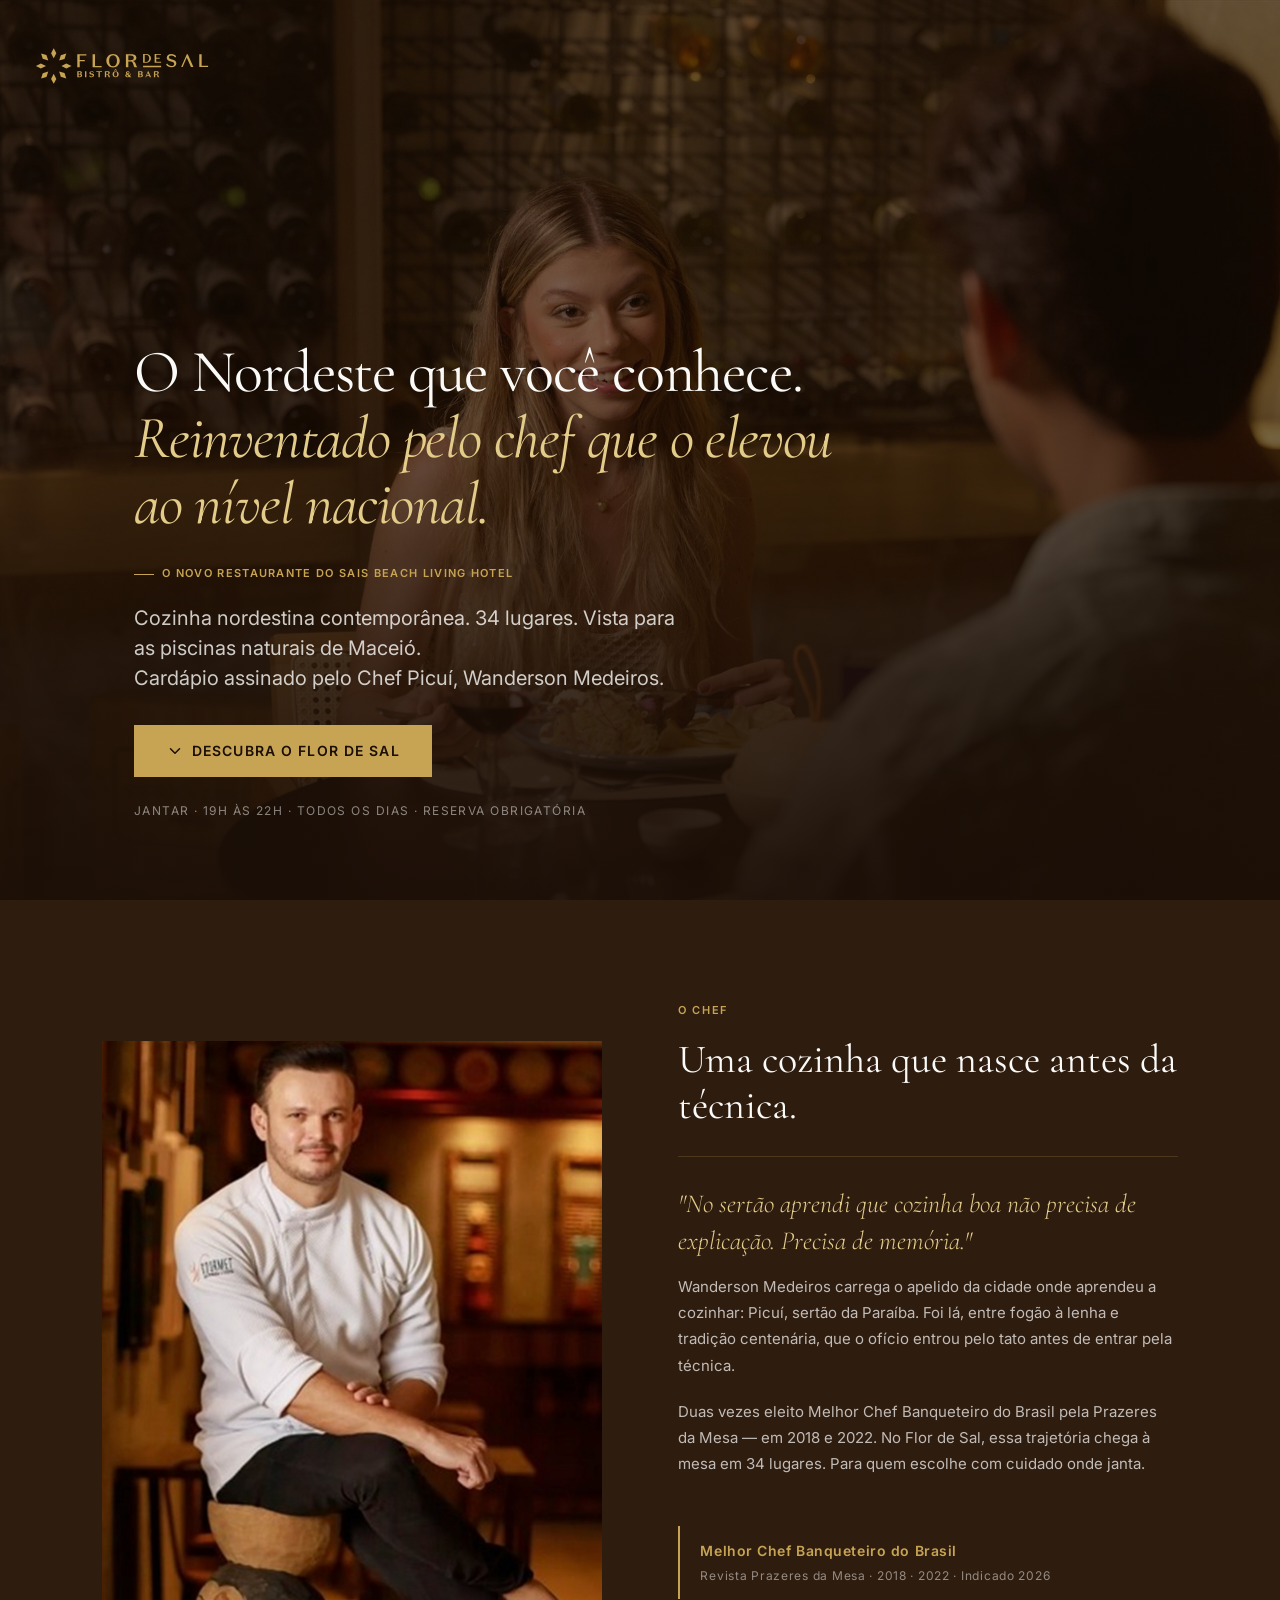
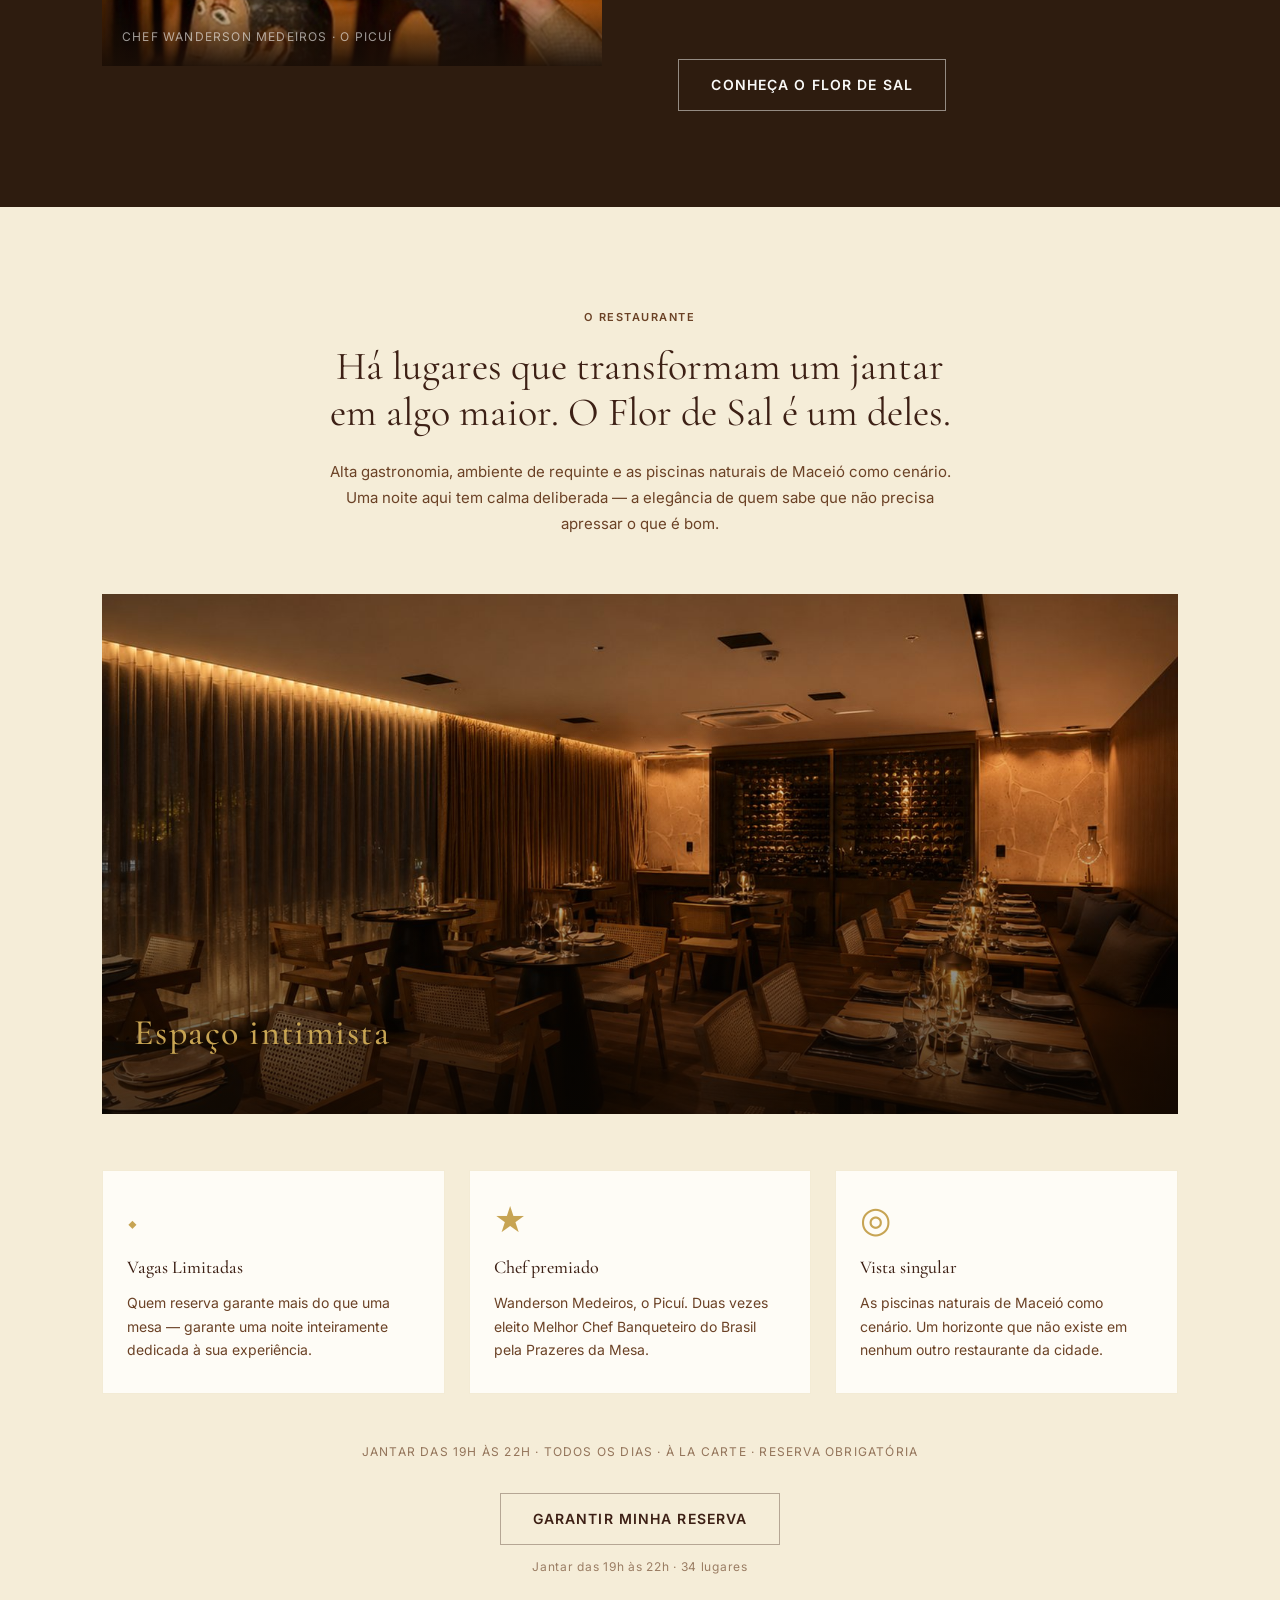
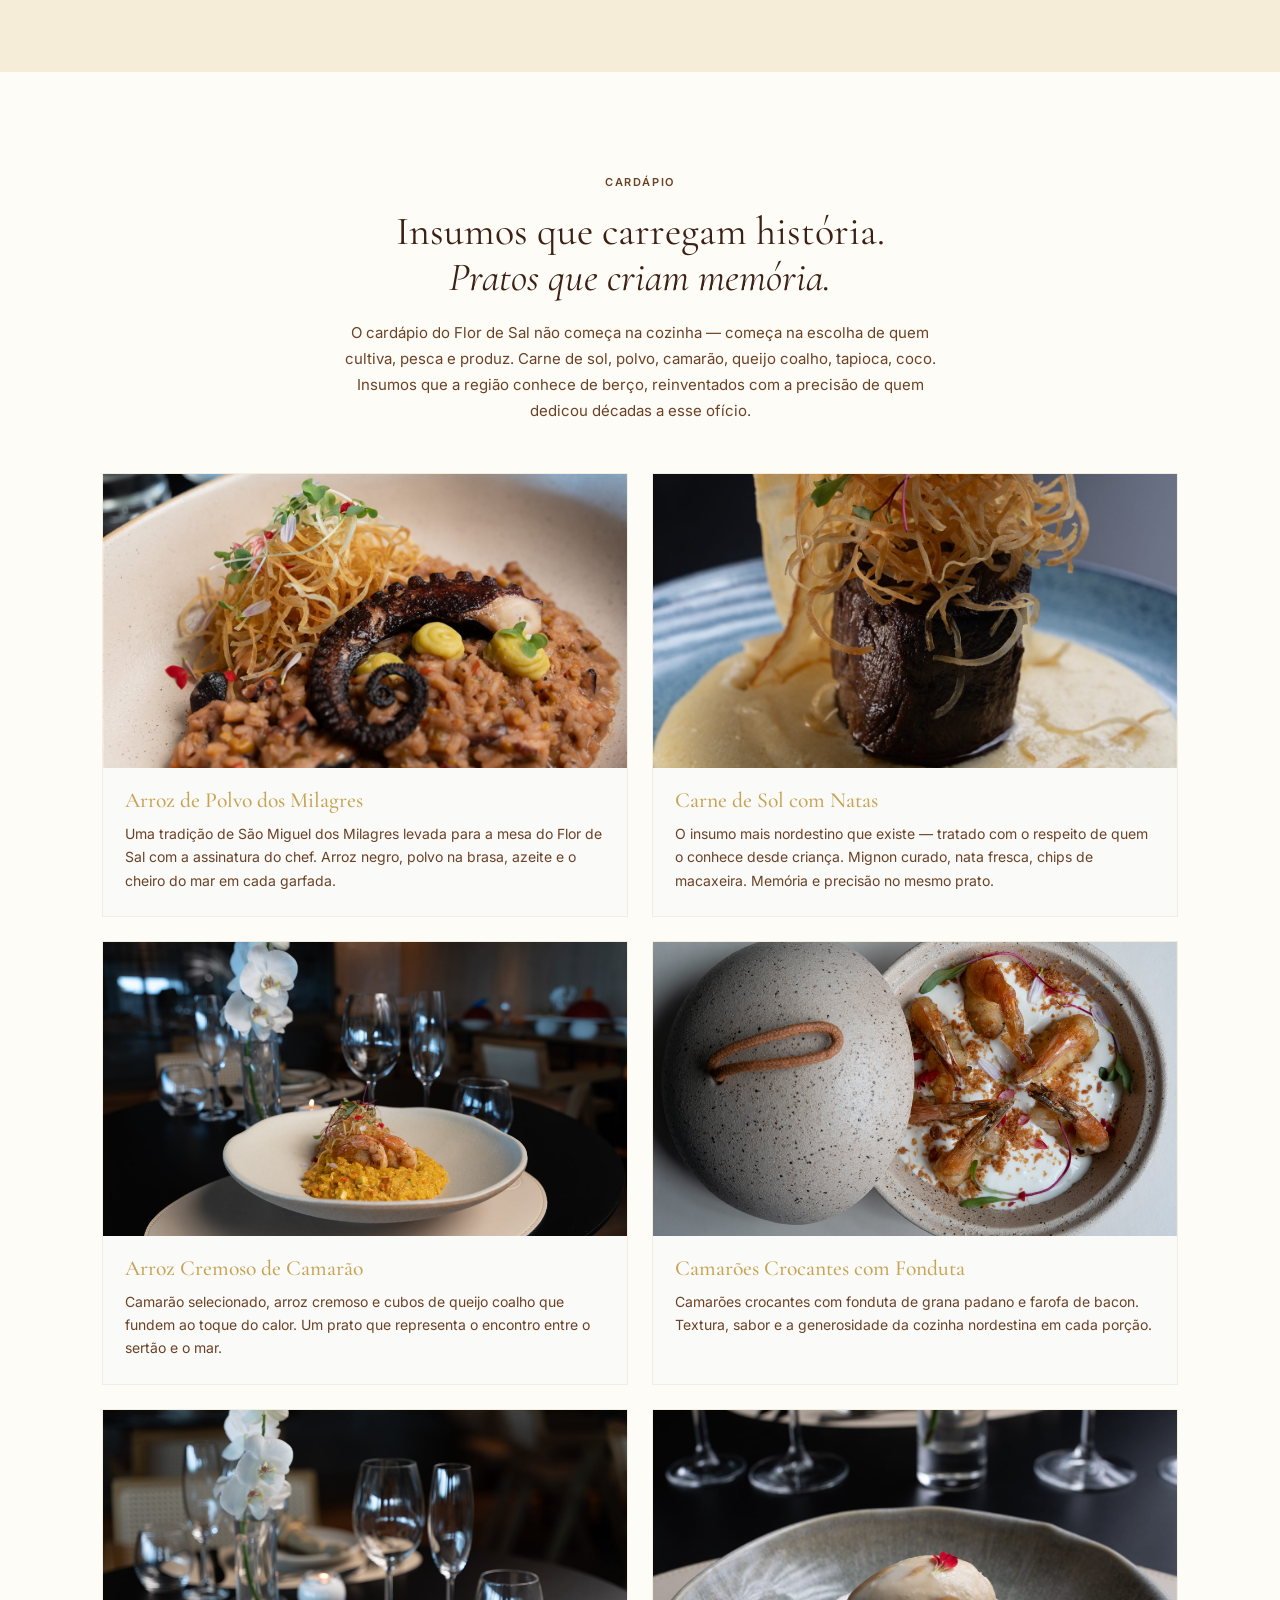
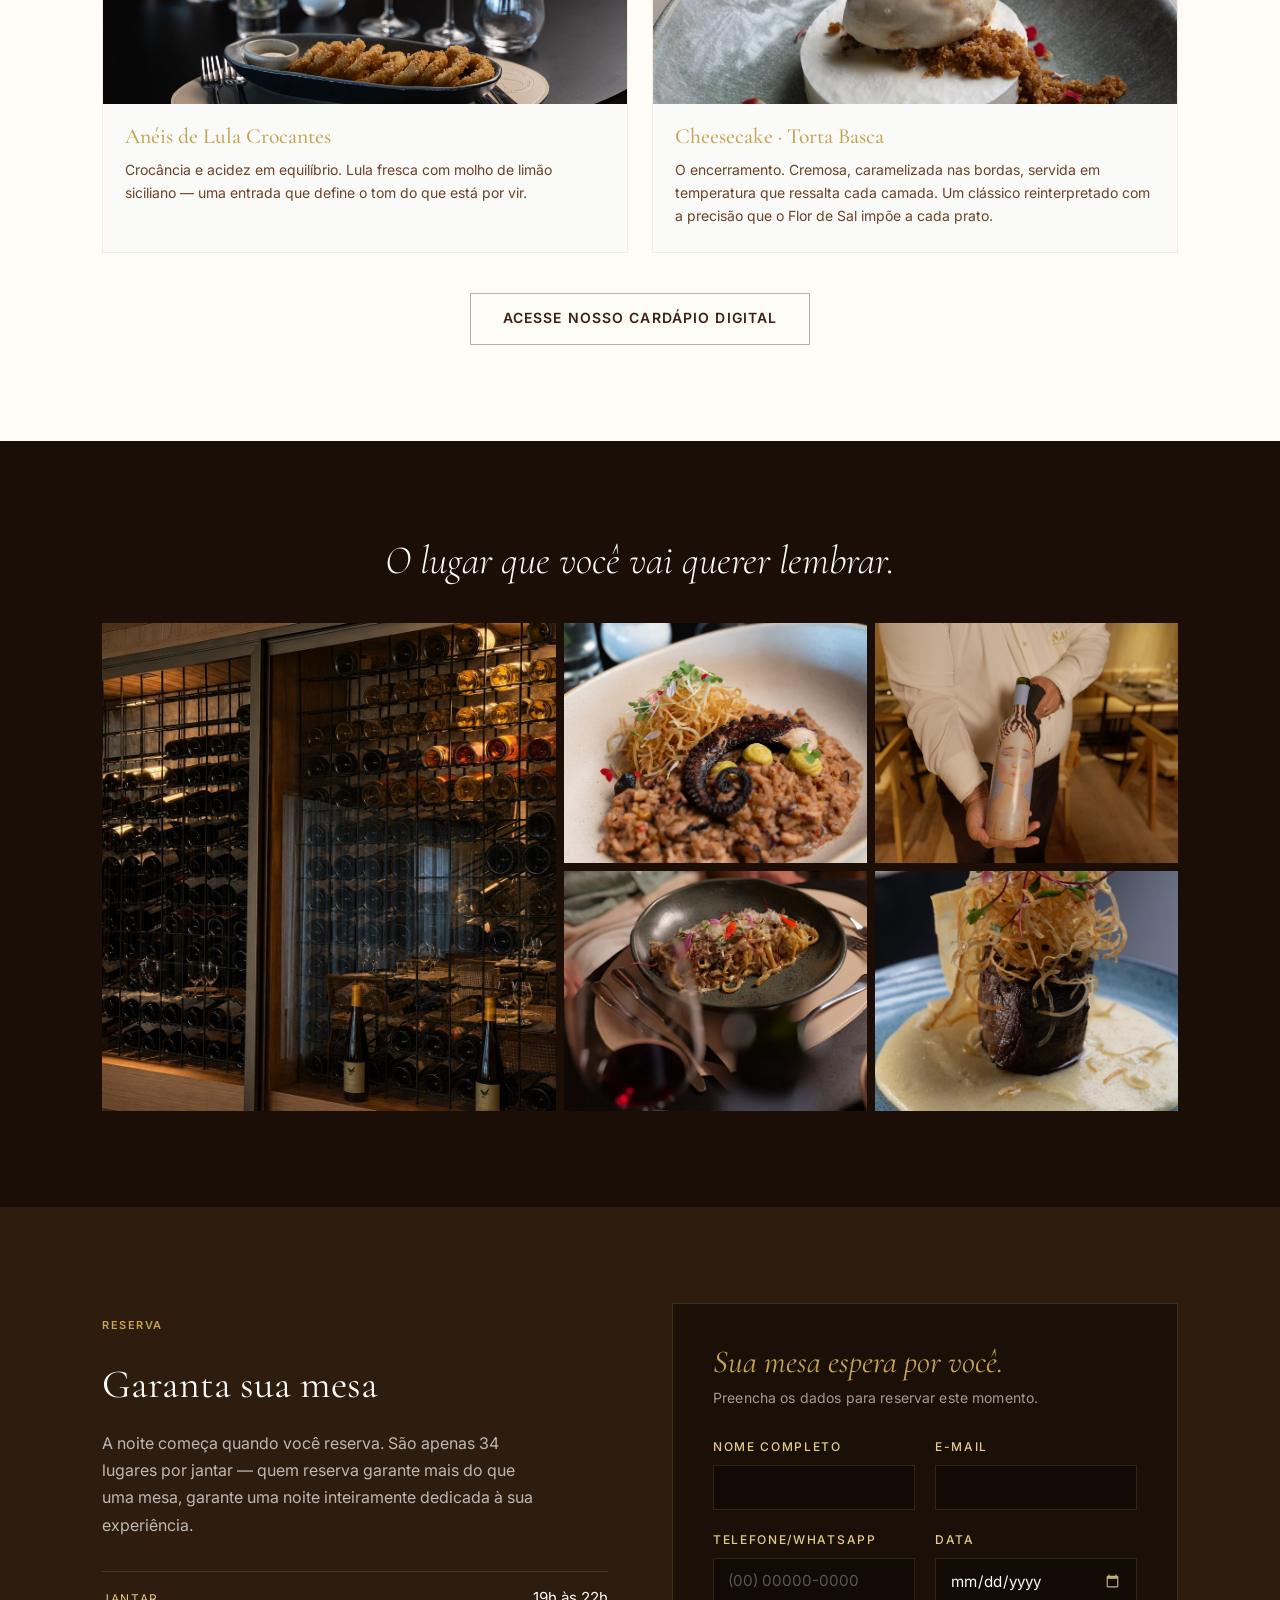
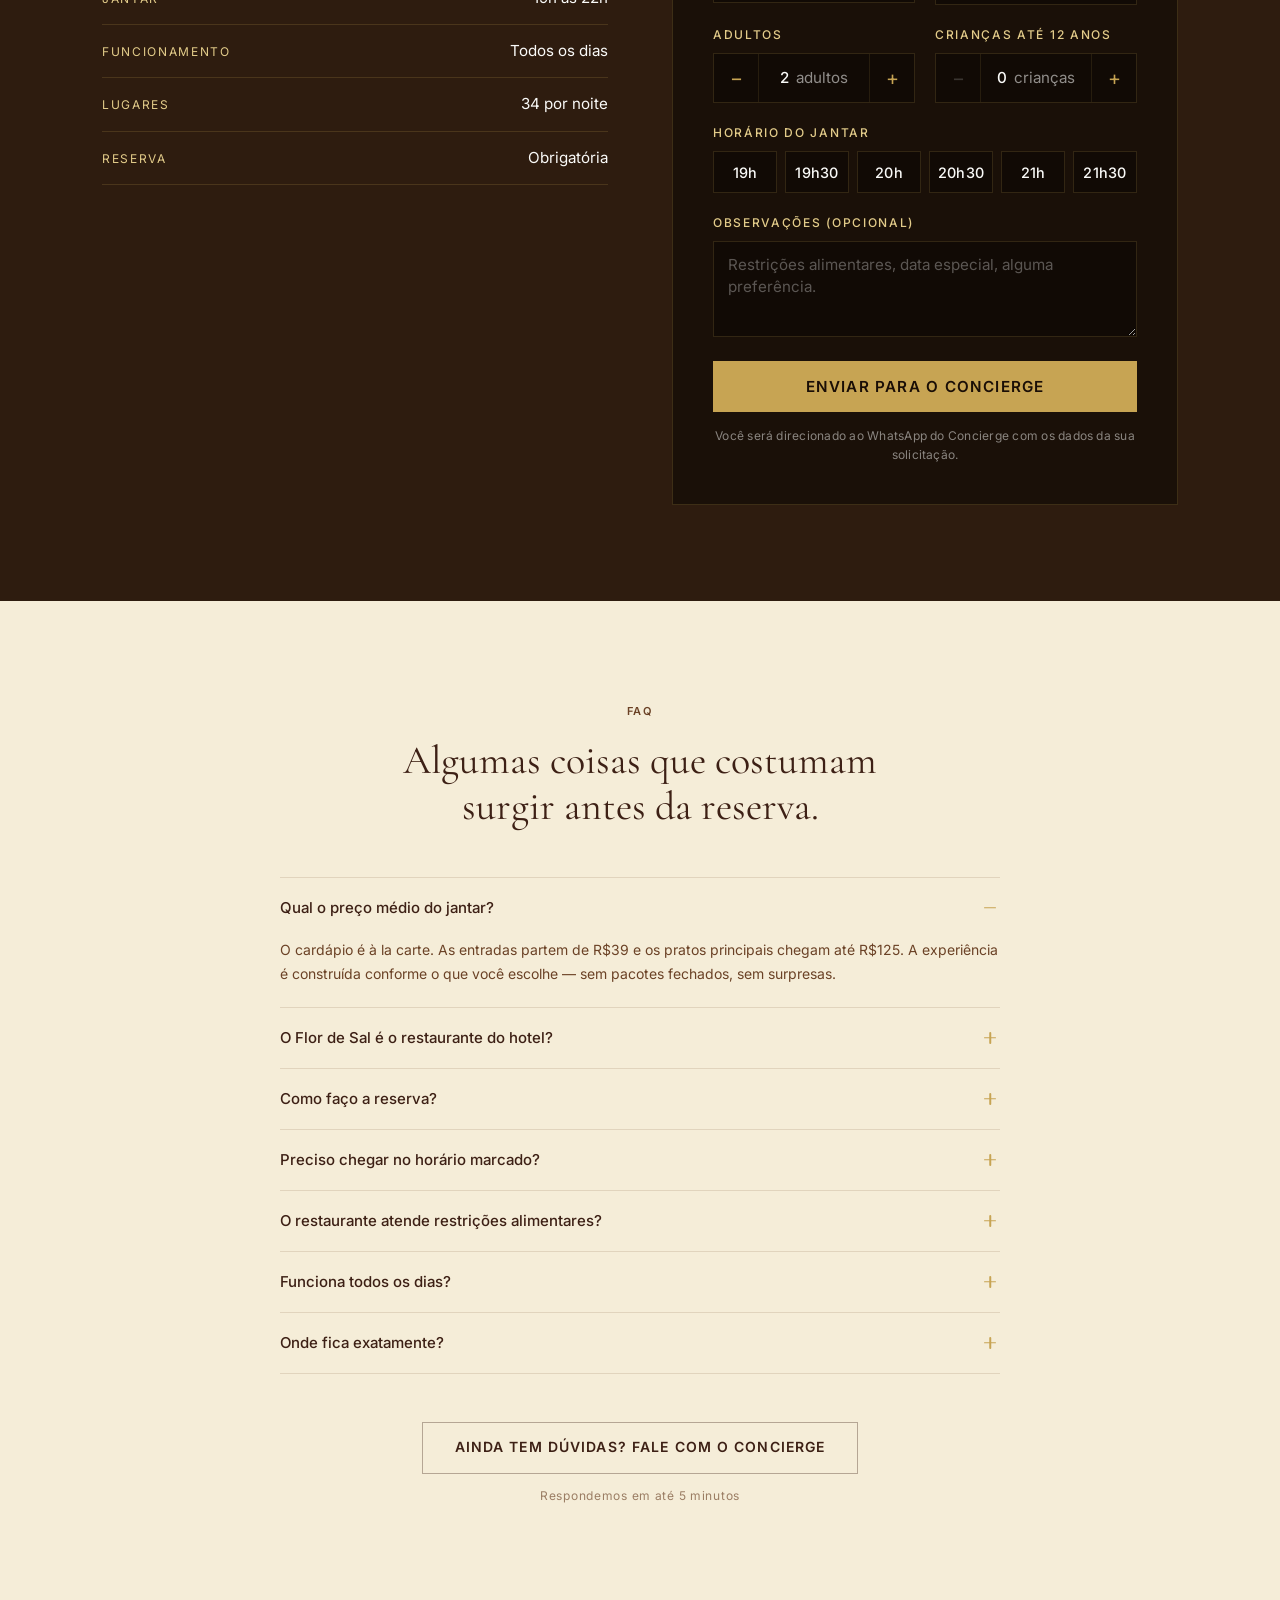
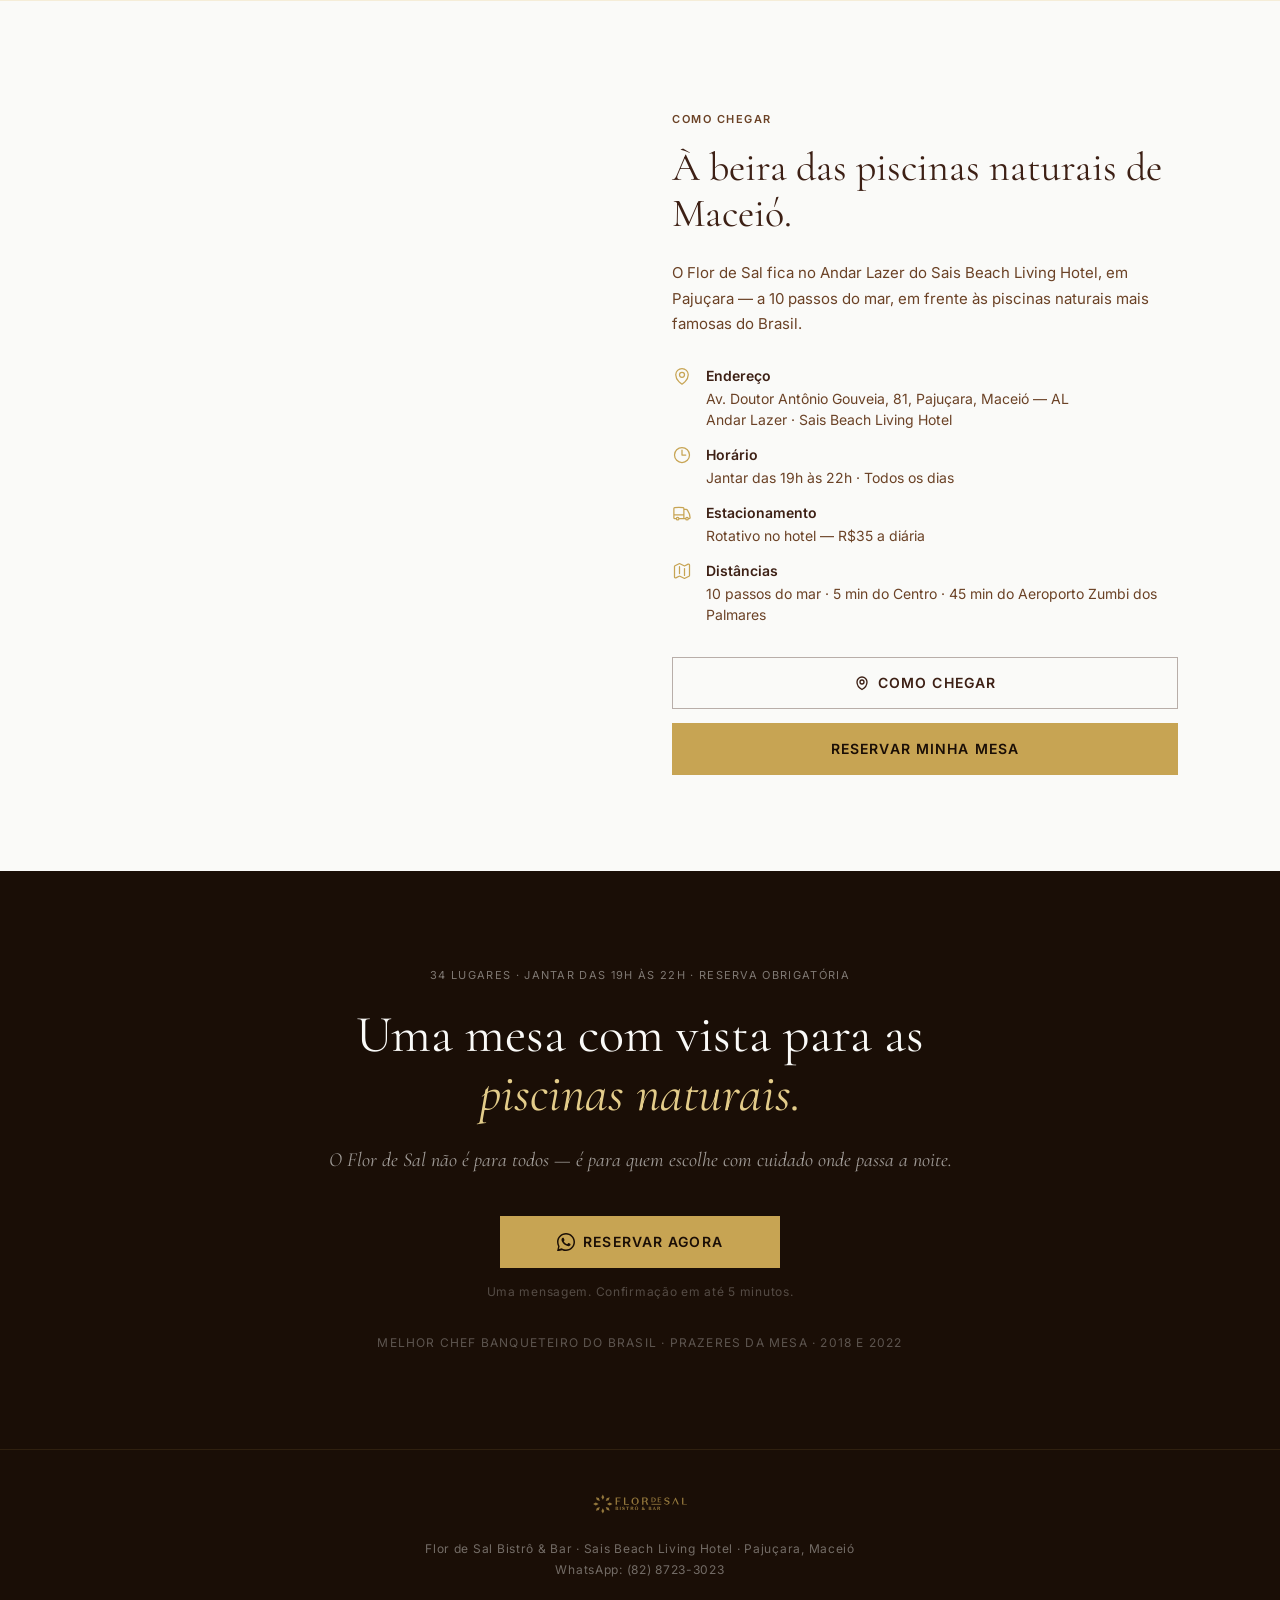
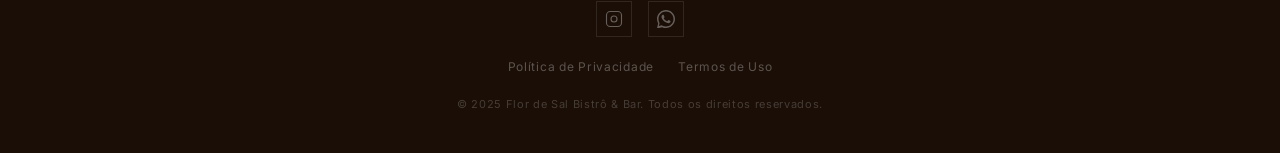
==== commit c713eefe: "Reserva: reformula em dois blocos — editorial à esquerda, form à direita - Layout 2-col: bloco edito" ====
--- a/index.html
+++ b/index.html
@@ -790,27 +790,74 @@
       line-height: 1.15;
     }
 
+    .reserva-layout {
+      display: grid;
+      grid-template-columns: 1fr 1fr;
+      gap: 4rem;
+      align-items: start;
+    }
+
+    .reserva-block--left {
+      padding-top: 0.5rem;
+    }
+    .reserva-block__headline {
+      font-family: var(--fs-font-display);
+      font-size: var(--fs-text-h2);
+      font-weight: 400;
+      color: var(--fs-branco);
+      line-height: 1.1;
+      margin: 0.75rem 0 1.5rem;
+    }
+    .reserva-block__text {
+      font-size: 1rem;
+      line-height: 1.7;
+      color: rgba(250,250,248,0.7);
+      margin-bottom: 2rem;
+      max-width: 28rem;
+    }
+    .reserva-info {
+      list-style: none;
+      padding: 0;
+      margin: 0;
+      border-top: 1px solid rgba(199,164,83,0.18);
+    }
+    .reserva-info li {
+      display: flex;
+      justify-content: space-between;
+      align-items: baseline;
+      gap: 1rem;
+      padding: 0.875rem 0;
+      border-bottom: 1px solid rgba(199,164,83,0.18);
+    }
+    .reserva-info__label {
+      font-size: var(--fs-text-micro);
+      letter-spacing: 0.14em;
+      text-transform: uppercase;
+      color: var(--fs-dourado-200);
+    }
+    .reserva-info__value {
+      color: var(--fs-branco);
+      font-size: 0.95rem;
+    }
+
     .reserva-card {
-      max-width: 760px;
-      margin: 0 auto;
       background: rgba(10,6,2,0.55);
       border: 1px solid rgba(199,164,83,0.2);
-      border-radius: 16px;
-      padding: clamp(1.5rem, 4vw, 2.75rem);
+      padding: clamp(1.5rem, 3.5vw, 2.5rem);
     }
     .reserva-card__header { margin-bottom: 1.75rem; }
     .reserva-card__title {
       font-family: var(--fs-font-display);
       font-style: italic;
-      font-size: clamp(1.75rem, 4.5vw, 2.5rem);
+      font-size: clamp(1.6rem, 3vw, 2rem);
       font-weight: 400;
-      color: var(--fs-branco);
+      color: var(--fs-dourado);
       line-height: 1.15;
       margin-bottom: 0.4rem;
     }
     .reserva-card__subtitle {
       font-size: var(--fs-text-caption);
-      color: rgba(250,250,248,0.55);
+      color: rgba(250,250,248,0.6);
       letter-spacing: 0.01em;
     }
 
@@ -835,7 +882,7 @@
       width: 100%;
       background: rgba(0,0,0,0.35);
       border: 1px solid rgba(199,164,83,0.18);
-      border-radius: 8px;
+      border-radius: 0;
       padding: 0.75rem 0.875rem;
       color: var(--fs-branco);
       font-family: inherit;
@@ -845,18 +892,13 @@
     }
     .reserva-field__input:focus,
     .reserva-field__textarea:focus {
-      border-color: rgba(199,164,83,0.55);
+      border-color: var(--fs-dourado);
       background: rgba(0,0,0,0.5);
     }
     .reserva-field__textarea {
       resize: vertical;
       min-height: 96px;
       line-height: 1.5;
-    }
-    .reserva-field__hint {
-      font-size: var(--fs-text-micro);
-      color: rgba(250,250,248,0.45);
-      margin-top: 0.4rem;
     }
     .reserva-field__input::placeholder,
     .reserva-field__textarea::placeholder { color: rgba(250,250,248,0.32); }
@@ -872,19 +914,19 @@
       align-items: stretch;
       background: rgba(0,0,0,0.35);
       border: 1px solid rgba(199,164,83,0.18);
-      border-radius: 8px;
+      border-radius: 0;
       overflow: hidden;
     }
     .stepper__btn {
       background: transparent;
       border: none;
-      color: var(--fs-dourado-200);
+      color: var(--fs-dourado);
       font-size: 1.25rem;
       cursor: pointer;
       transition: background var(--fs-transition-fast);
       line-height: 1;
     }
-    .stepper__btn:hover:not(:disabled) { background: rgba(199,164,83,0.1); }
+    .stepper__btn:hover:not(:disabled) { background: rgba(199,164,83,0.12); }
     .stepper__btn:disabled { color: rgba(250,250,248,0.18); cursor: not-allowed; }
     .stepper__value {
       display: flex;
@@ -907,7 +949,7 @@
     .time-slot {
       background: rgba(0,0,0,0.35);
       border: 1px solid rgba(199,164,83,0.18);
-      border-radius: 8px;
+      border-radius: 0;
       color: var(--fs-branco);
       padding: 0.7rem 0.4rem;
       font-size: 0.9rem;
@@ -917,7 +959,7 @@
       transition: all var(--fs-transition-fast);
       font-family: inherit;
     }
-    .time-slot:hover { border-color: rgba(199,164,83,0.45); }
+    .time-slot:hover { border-color: var(--fs-dourado); }
     .time-slot.is-active {
       background: var(--fs-dourado);
       border-color: var(--fs-dourado);
@@ -931,49 +973,22 @@
       75% { transform: translateX(4px); }
     }
 
-    .reserva-summary {
-      display: grid;
-      grid-template-columns: 1fr 1fr;
-      gap: 0.875rem;
-      margin-bottom: 1.5rem;
-    }
-    .reserva-summary__card {
-      background: rgba(0,0,0,0.3);
-      border: 1px solid rgba(199,164,83,0.14);
-      border-radius: 8px;
-      padding: 0.875rem 1rem;
-      display: flex;
-      flex-direction: column;
-      gap: 0.3rem;
-    }
-    .reserva-summary__label {
-      font-size: var(--fs-text-micro);
-      text-transform: uppercase;
-      letter-spacing: 0.12em;
-      color: var(--fs-dourado-200);
-    }
-    .reserva-summary__value {
-      font-family: var(--fs-font-display);
-      font-size: 1.15rem;
-      color: var(--fs-branco);
-    }
-
     .reserva-card__submit {
       width: 100%;
-      background: linear-gradient(180deg, var(--fs-dourado-200) 0%, var(--fs-dourado) 100%);
+      background: var(--fs-dourado);
       color: var(--fs-escuro);
       border: none;
-      border-radius: 10px;
+      border-radius: 0;
       padding: 1rem;
       font-size: 0.95rem;
       font-weight: 600;
       letter-spacing: 0.08em;
       text-transform: uppercase;
       cursor: pointer;
-      transition: filter var(--fs-transition-base), transform var(--fs-transition-base);
+      transition: background var(--fs-transition-base);
       font-family: inherit;
     }
-    .reserva-card__submit:hover { filter: brightness(1.06); }
+    .reserva-card__submit:hover { background: var(--fs-dourado-200); }
     .reserva-card__footnote {
       text-align: center;
       margin-top: 0.875rem;
@@ -982,10 +997,13 @@
       letter-spacing: 0.02em;
     }
 
+    @media (max-width: 900px) {
+      .reserva-layout { grid-template-columns: 1fr; gap: 2.5rem; }
+      .reserva-block__text { max-width: none; }
+    }
     @media (max-width: 640px) {
       .reserva-card__grid { grid-template-columns: 1fr; gap: 1.1rem; }
       .time-slots { grid-template-columns: repeat(3, 1fr); }
-      .reserva-summary { grid-template-columns: 1fr; }
     }
 
     /* ── S07 FAQ ─────────────────────────────────────── */
@@ -1578,93 +1596,86 @@
     <!-- ── S06 COMO FUNCIONA ─────────────────────────── -->
     <section class="como-funciona" id="como-funciona" aria-label="Reserva">
       <div class="container">
-        <div class="como-funciona__intro" data-animate>
-          <span class="eyebrow">Reserva</span>
-          <h2 class="como-funciona__headline">Garanta sua mesa</h2>
-        </div>
-
-        <form class="reserva-card" id="reservaForm" data-animate novalidate>
-          <header class="reserva-card__header">
-            <p class="reserva-card__subtitle">Preencha os dados para reservar este momento.</p>
-          </header>
-
-          <div class="reserva-card__grid">
-            <div class="reserva-field">
-              <label for="rf-nome" class="reserva-field__label">Nome</label>
-              <input type="text" id="rf-nome" name="nome" class="reserva-field__input" required autocomplete="given-name" />
-            </div>
-            <div class="reserva-field">
-              <label for="rf-sobrenome" class="reserva-field__label">Sobrenome</label>
-              <input type="text" id="rf-sobrenome" name="sobrenome" class="reserva-field__input" required autocomplete="family-name" />
-            </div>
-
-            <div class="reserva-field reserva-field--full">
-              <label for="rf-email" class="reserva-field__label">E-mail</label>
-              <input type="email" id="rf-email" name="email" class="reserva-field__input" required autocomplete="email" />
-              <span class="reserva-field__hint">Você receberá a confirmação por e-mail.</span>
-            </div>
-
-            <div class="reserva-field">
-              <label for="rf-celular" class="reserva-field__label">Celular/WhatsApp</label>
-              <input type="tel" id="rf-celular" name="celular" class="reserva-field__input" required autocomplete="tel" placeholder="(00) 00000-0000" />
-            </div>
-            <div class="reserva-field">
-              <label for="rf-data" class="reserva-field__label">Data</label>
-              <input type="date" id="rf-data" name="data" class="reserva-field__input" required />
-            </div>
-
-            <div class="reserva-field">
-              <label class="reserva-field__label">Adultos</label>
-              <div class="stepper" data-stepper data-target="adultos" data-min="1">
-                <button type="button" class="stepper__btn" data-action="dec" aria-label="Diminuir adultos">−</button>
-                <span class="stepper__value"><span data-stepper-value>2</span><span class="stepper__suffix" data-stepper-suffix>adultos</span></span>
-                <button type="button" class="stepper__btn" data-action="inc" aria-label="Aumentar adultos">+</button>
-                <input type="hidden" name="adultos" value="2" />
+        <div class="reserva-layout">
+          <div class="reserva-block reserva-block--left" data-animate>
+            <span class="eyebrow">Reserva</span>
+            <h2 class="reserva-block__headline">Garanta sua mesa</h2>
+            <p class="reserva-block__text">A noite começa quando você reserva. São apenas 34 lugares por jantar — quem reserva garante mais do que uma mesa, garante uma noite inteiramente dedicada à sua experiência.</p>
+            <ul class="reserva-info">
+              <li><span class="reserva-info__label">Jantar</span><span class="reserva-info__value">19h às 22h</span></li>
+              <li><span class="reserva-info__label">Funcionamento</span><span class="reserva-info__value">Todos os dias</span></li>
+              <li><span class="reserva-info__label">Lugares</span><span class="reserva-info__value">34 por noite</span></li>
+              <li><span class="reserva-info__label">Reserva</span><span class="reserva-info__value">Obrigatória</span></li>
+            </ul>
+          </div>
+
+          <form class="reserva-card" id="reservaForm" data-animate novalidate>
+            <header class="reserva-card__header">
+              <h3 class="reserva-card__title">Sua mesa espera por você.</h3>
+              <p class="reserva-card__subtitle">Preencha os dados para reservar este momento.</p>
+            </header>
+
+            <div class="reserva-card__grid">
+              <div class="reserva-field">
+                <label for="rf-nome" class="reserva-field__label">Nome Completo</label>
+                <input type="text" id="rf-nome" name="nome" class="reserva-field__input" required autocomplete="name" />
+              </div>
+              <div class="reserva-field">
+                <label for="rf-email" class="reserva-field__label">E-mail</label>
+                <input type="email" id="rf-email" name="email" class="reserva-field__input" required autocomplete="email" />
+              </div>
+
+              <div class="reserva-field">
+                <label for="rf-celular" class="reserva-field__label">Telefone/WhatsApp</label>
+                <input type="tel" id="rf-celular" name="celular" class="reserva-field__input" required autocomplete="tel" placeholder="(00) 00000-0000" />
+              </div>
+              <div class="reserva-field">
+                <label for="rf-data" class="reserva-field__label">Data</label>
+                <input type="date" id="rf-data" name="data" class="reserva-field__input" required />
+              </div>
+
+              <div class="reserva-field">
+                <label class="reserva-field__label">Adultos</label>
+                <div class="stepper" data-stepper data-target="adultos" data-min="1">
+                  <button type="button" class="stepper__btn" data-action="dec" aria-label="Diminuir adultos">−</button>
+                  <span class="stepper__value"><span data-stepper-value>2</span><span class="stepper__suffix" data-stepper-suffix>adultos</span></span>
+                  <button type="button" class="stepper__btn" data-action="inc" aria-label="Aumentar adultos">+</button>
+                  <input type="hidden" name="adultos" value="2" />
+                </div>
+              </div>
+              <div class="reserva-field">
+                <label class="reserva-field__label">Crianças até 12 anos</label>
+                <div class="stepper" data-stepper data-target="criancas" data-min="0">
+                  <button type="button" class="stepper__btn" data-action="dec" aria-label="Diminuir crianças">−</button>
+                  <span class="stepper__value"><span data-stepper-value>0</span><span class="stepper__suffix" data-stepper-suffix>crianças</span></span>
+                  <button type="button" class="stepper__btn" data-action="inc" aria-label="Aumentar crianças">+</button>
+                  <input type="hidden" name="criancas" value="0" />
+                </div>
+              </div>
+
+              <div class="reserva-field reserva-field--full">
+                <label class="reserva-field__label">Horário do Jantar</label>
+                <div class="time-slots" id="timeSlots" role="radiogroup" aria-label="Horário do jantar">
+                  <button type="button" class="time-slot" data-value="19h" role="radio" aria-checked="false">19h</button>
+                  <button type="button" class="time-slot" data-value="19h30" role="radio" aria-checked="false">19h30</button>
+                  <button type="button" class="time-slot" data-value="20h" role="radio" aria-checked="false">20h</button>
+                  <button type="button" class="time-slot" data-value="20h30" role="radio" aria-checked="false">20h30</button>
+                  <button type="button" class="time-slot" data-value="21h" role="radio" aria-checked="false">21h</button>
+                  <button type="button" class="time-slot" data-value="21h30" role="radio" aria-checked="false">21h30</button>
+                  <input type="hidden" name="horario" id="rf-horario" />
+                </div>
+              </div>
+
+              <div class="reserva-field reserva-field--full">
+                <label for="rf-obs" class="reserva-field__label">Observações (opcional)</label>
+                <textarea id="rf-obs" name="observacoes" class="reserva-field__textarea" rows="3" placeholder="Restrições alimentares, data especial, alguma preferência."></textarea>
               </div>
             </div>
-            <div class="reserva-field">
-              <label class="reserva-field__label">Crianças até 12 anos</label>
-              <div class="stepper" data-stepper data-target="criancas" data-min="0">
-                <button type="button" class="stepper__btn" data-action="dec" aria-label="Diminuir crianças">−</button>
-                <span class="stepper__value"><span data-stepper-value>0</span><span class="stepper__suffix" data-stepper-suffix>crianças</span></span>
-                <button type="button" class="stepper__btn" data-action="inc" aria-label="Aumentar crianças">+</button>
-                <input type="hidden" name="criancas" value="0" />
-              </div>
-            </div>
-
-            <div class="reserva-field reserva-field--full">
-              <label class="reserva-field__label">Horário do jantar</label>
-              <div class="time-slots" id="timeSlots" role="radiogroup" aria-label="Horário do jantar">
-                <button type="button" class="time-slot" data-value="19h" role="radio" aria-checked="false">19h</button>
-                <button type="button" class="time-slot" data-value="19h30" role="radio" aria-checked="false">19h30</button>
-                <button type="button" class="time-slot" data-value="20h" role="radio" aria-checked="false">20h</button>
-                <button type="button" class="time-slot" data-value="20h30" role="radio" aria-checked="false">20h30</button>
-                <button type="button" class="time-slot" data-value="21h" role="radio" aria-checked="false">21h</button>
-                <button type="button" class="time-slot" data-value="21h30" role="radio" aria-checked="false">21h30</button>
-                <input type="hidden" name="horario" id="rf-horario" />
-              </div>
-            </div>
-
-            <div class="reserva-field reserva-field--full">
-              <label for="rf-obs" class="reserva-field__label">Observações</label>
-              <textarea id="rf-obs" name="observacoes" class="reserva-field__textarea" rows="3" placeholder="Restrições alimentares, data especial, alguma preferência."></textarea>
-            </div>
-          </div>
-
-          <div class="reserva-summary">
-            <div class="reserva-summary__card">
-              <span class="reserva-summary__label">Pessoas</span>
-              <span class="reserva-summary__value" id="sum-pessoas">2</span>
-            </div>
-            <div class="reserva-summary__card">
-              <span class="reserva-summary__label">Evento</span>
-              <span class="reserva-summary__value" id="sum-evento">—</span>
-            </div>
-          </div>
-
-          <button type="submit" class="reserva-card__submit">Enviar para o Concierge</button>
-          <p class="reserva-card__footnote">Você será direcionado ao WhatsApp do Concierge com os dados da sua solicitação.</p>
-        </form>
+
+            <button type="submit" class="reserva-card__submit">Enviar para o Concierge</button>
+            <p class="reserva-card__footnote">Você será direcionado ao WhatsApp do Concierge com os dados da sua solicitação.</p>
+          </form>
+        </div>
       </div>
     </section>
 
@@ -1977,36 +1988,18 @@
       animEls.forEach(el => el.classList.add('is-visible'));
     }
 
-    // ── Reserva: card form (steppers, slots, summary, WhatsApp) ───
+    // ── Reserva: card form (steppers, slots, WhatsApp) ────────
     const reservaForm = document.getElementById('reservaForm');
     if (reservaForm) {
       const dataInput     = document.getElementById('rf-data');
       const horarioInput  = document.getElementById('rf-horario');
       const slotsGroup    = document.getElementById('timeSlots');
-      const sumPessoas    = document.getElementById('sum-pessoas');
-      const sumEvento     = document.getElementById('sum-evento');
 
       if (dataInput) dataInput.min = new Date().toISOString().split('T')[0];
 
-      // Steppers
       const STEPPER_SUFFIX = {
         adultos:  { one: 'adulto',  many: 'adultos'  },
         criancas: { one: 'criança', many: 'crianças' },
-      };
-      const refreshSummary = () => {
-        let total = 0;
-        reservaForm.querySelectorAll('[data-stepper]').forEach(s => {
-          total += parseInt(s.querySelector('input[type="hidden"]').value, 10) || 0;
-        });
-        sumPessoas.textContent = total;
-
-        const iso = dataInput.value;
-        const dataBr = iso ? iso.split('-').reverse().join('/').slice(0,5) : '';
-        const h = horarioInput.value;
-        if (dataBr && h)      sumEvento.textContent = `${dataBr} · ${h}`;
-        else if (dataBr)      sumEvento.textContent = dataBr;
-        else if (h)           sumEvento.textContent = h;
-        else                  sumEvento.textContent = '—';
       };
 
       const updateStepper = (stepper, delta) => {
@@ -2022,7 +2015,6 @@
         valueEl.textContent = v;
         if (suffix) suffix.textContent = (v === 1 ? STEPPER_SUFFIX[target].one : STEPPER_SUFFIX[target].many);
         decBtn.disabled = (v <= min);
-        refreshSummary();
       };
 
       reservaForm.querySelectorAll('[data-stepper]').forEach(s => {
@@ -2034,7 +2026,6 @@
         });
       });
 
-      // Time slots
       slotsGroup.querySelectorAll('.time-slot').forEach(slot => {
         slot.addEventListener('click', () => {
           slotsGroup.querySelectorAll('.time-slot').forEach(s => {
@@ -2045,11 +2036,8 @@
           slot.setAttribute('aria-checked', 'true');
           horarioInput.value = slot.dataset.value;
           slotsGroup.classList.remove('is-error');
-          refreshSummary();
         });
       });
-
-      dataInput.addEventListener('change', refreshSummary);
 
       reservaForm.addEventListener('submit', (e) => {
         e.preventDefault();
@@ -2070,7 +2058,7 @@
 
         const msg =
           'Olá! Gostaria de fazer uma reserva no Flor de Sal Bistrô & Bar.\n\n' +
-          `Nome: ${fd.get('nome')} ${fd.get('sobrenome')}\n` +
+          `Nome: ${fd.get('nome')}\n` +
           `Data: ${dataBr}\n` +
           `Horário: ${fd.get('horario')}\n` +
           `Adultos: ${fd.get('adultos')}\n` +
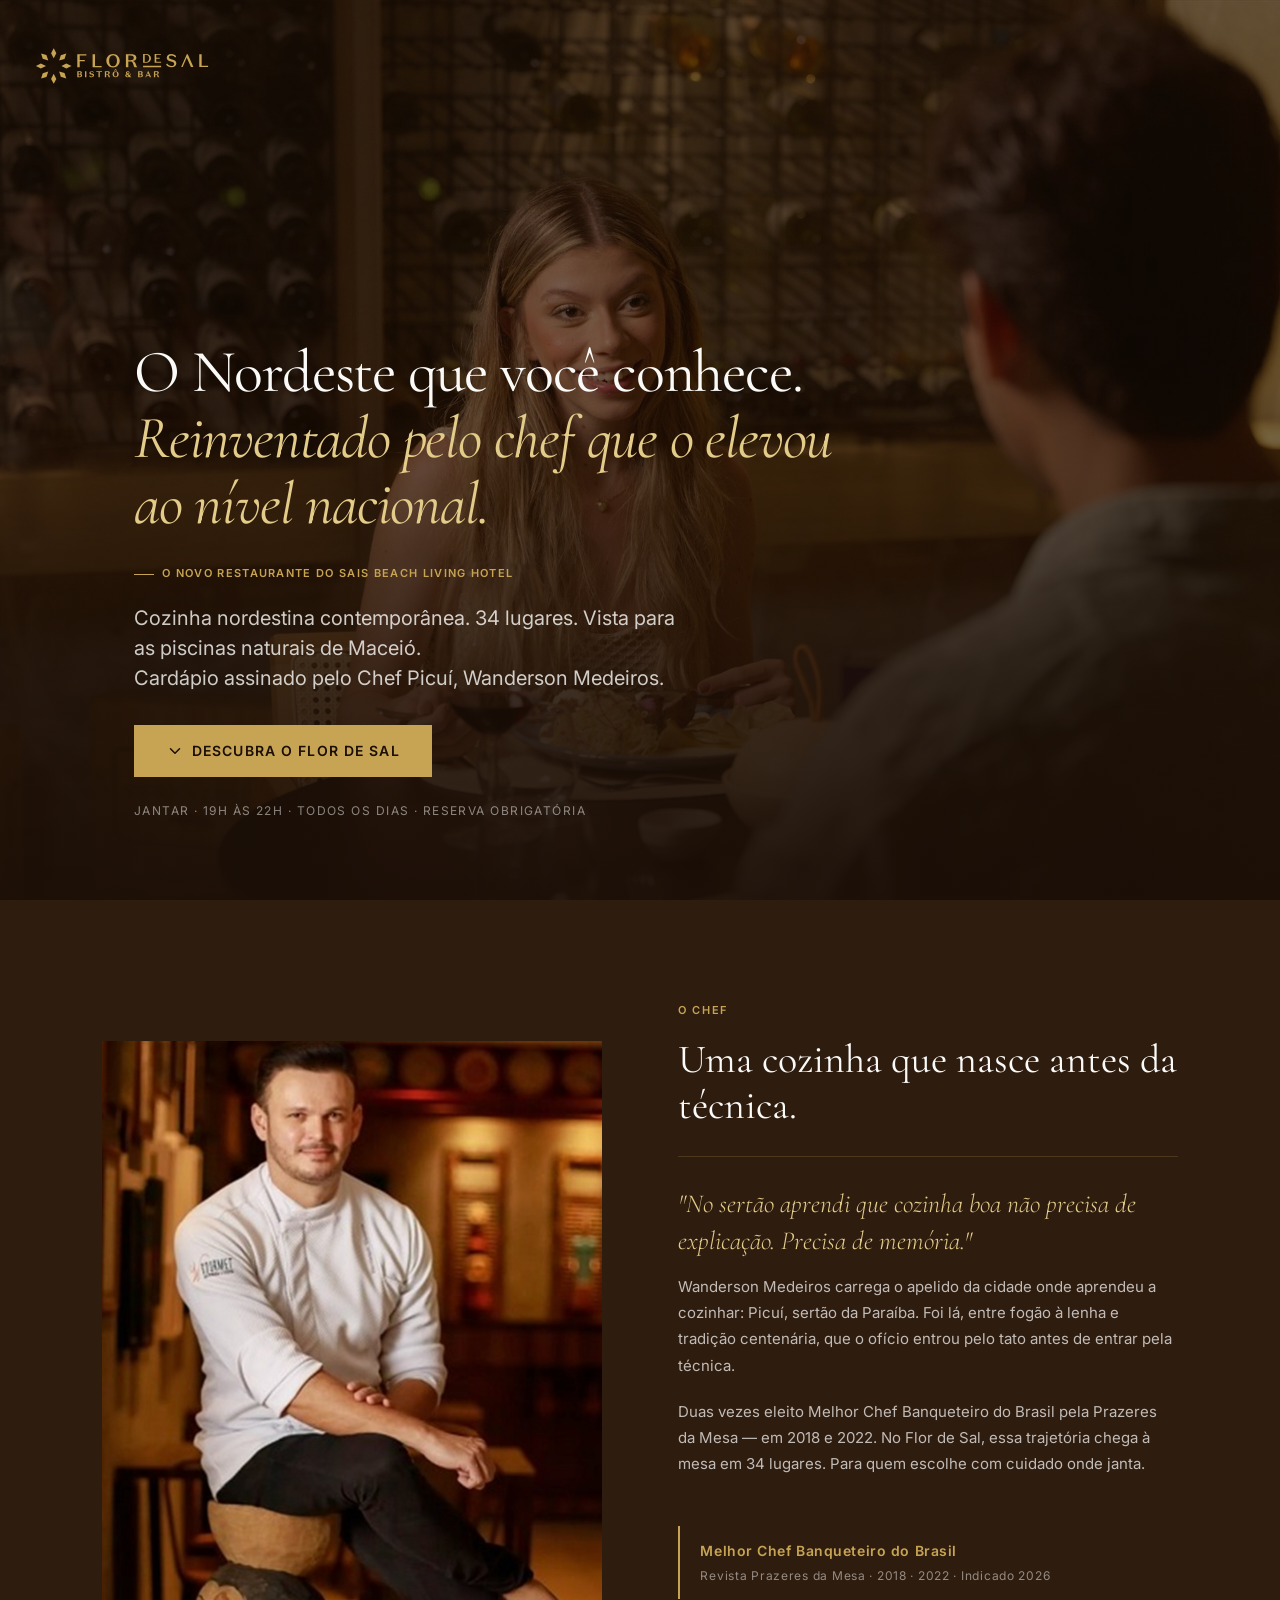
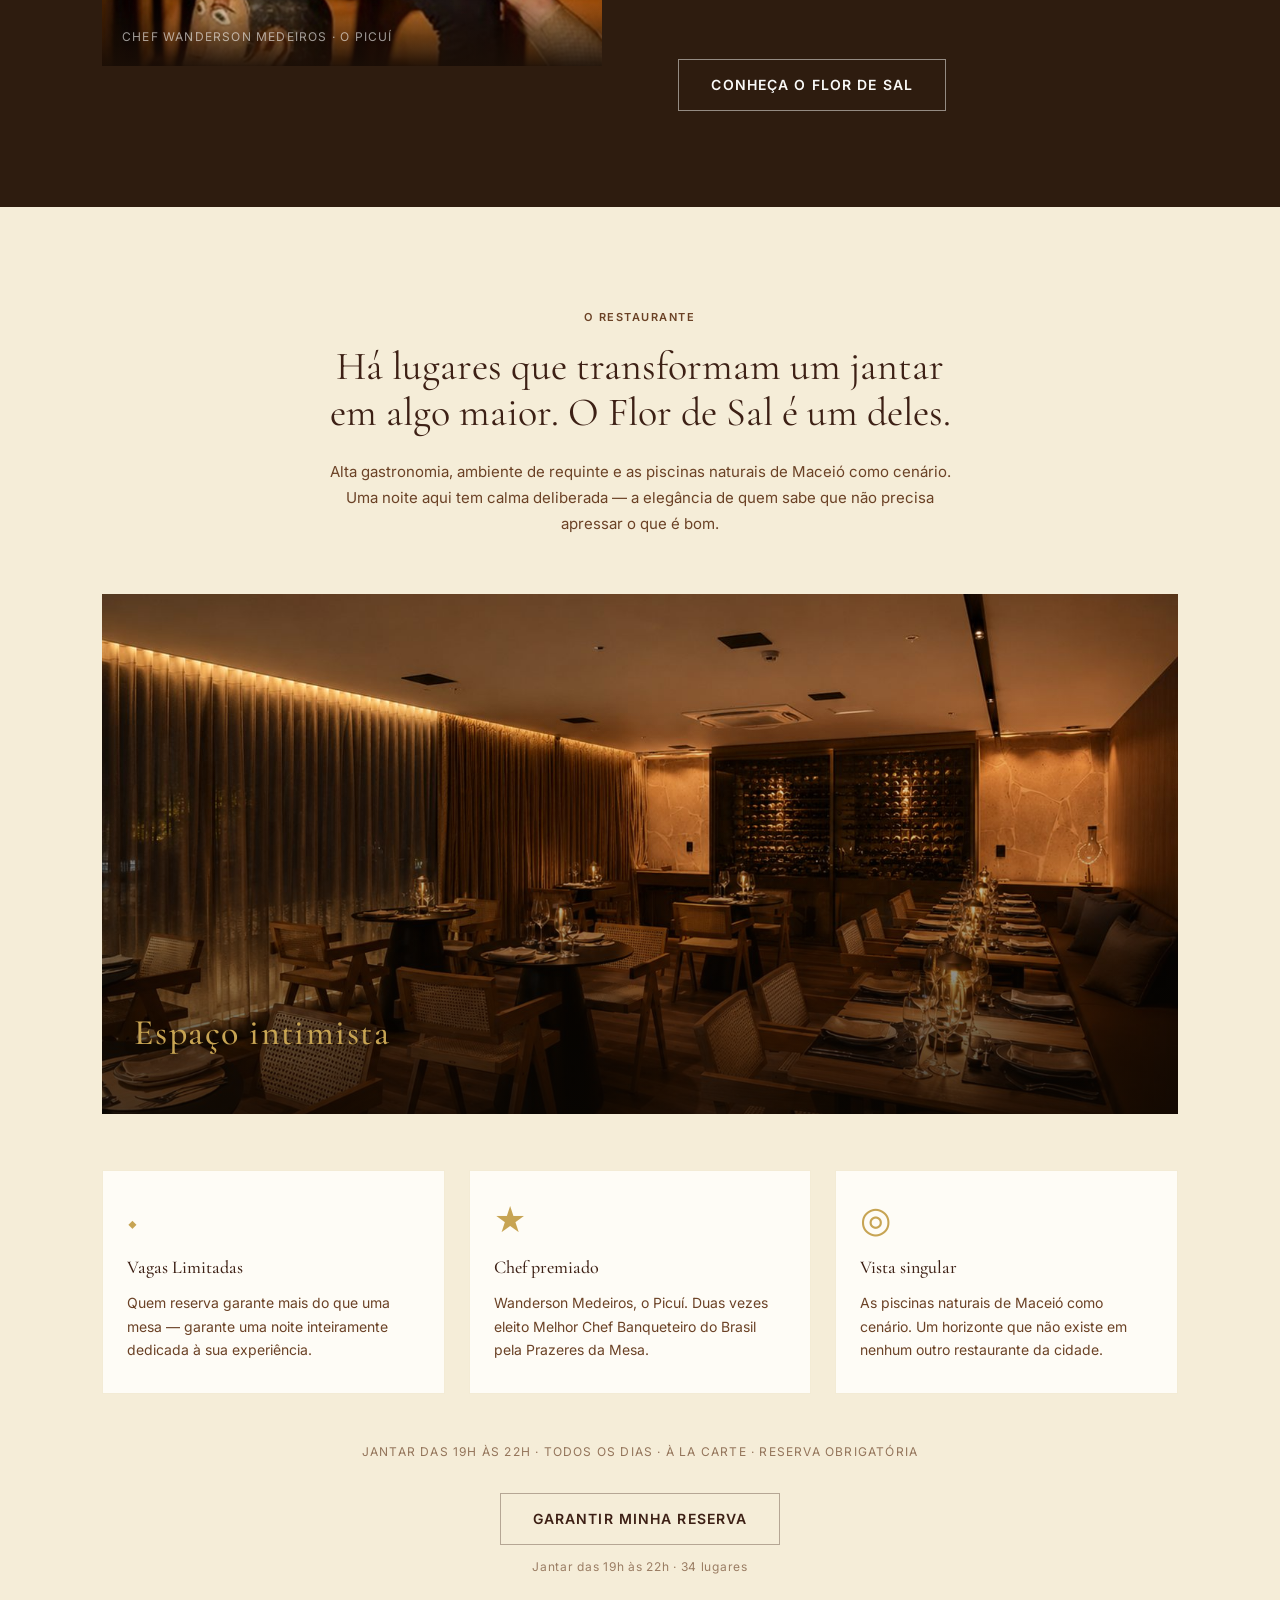
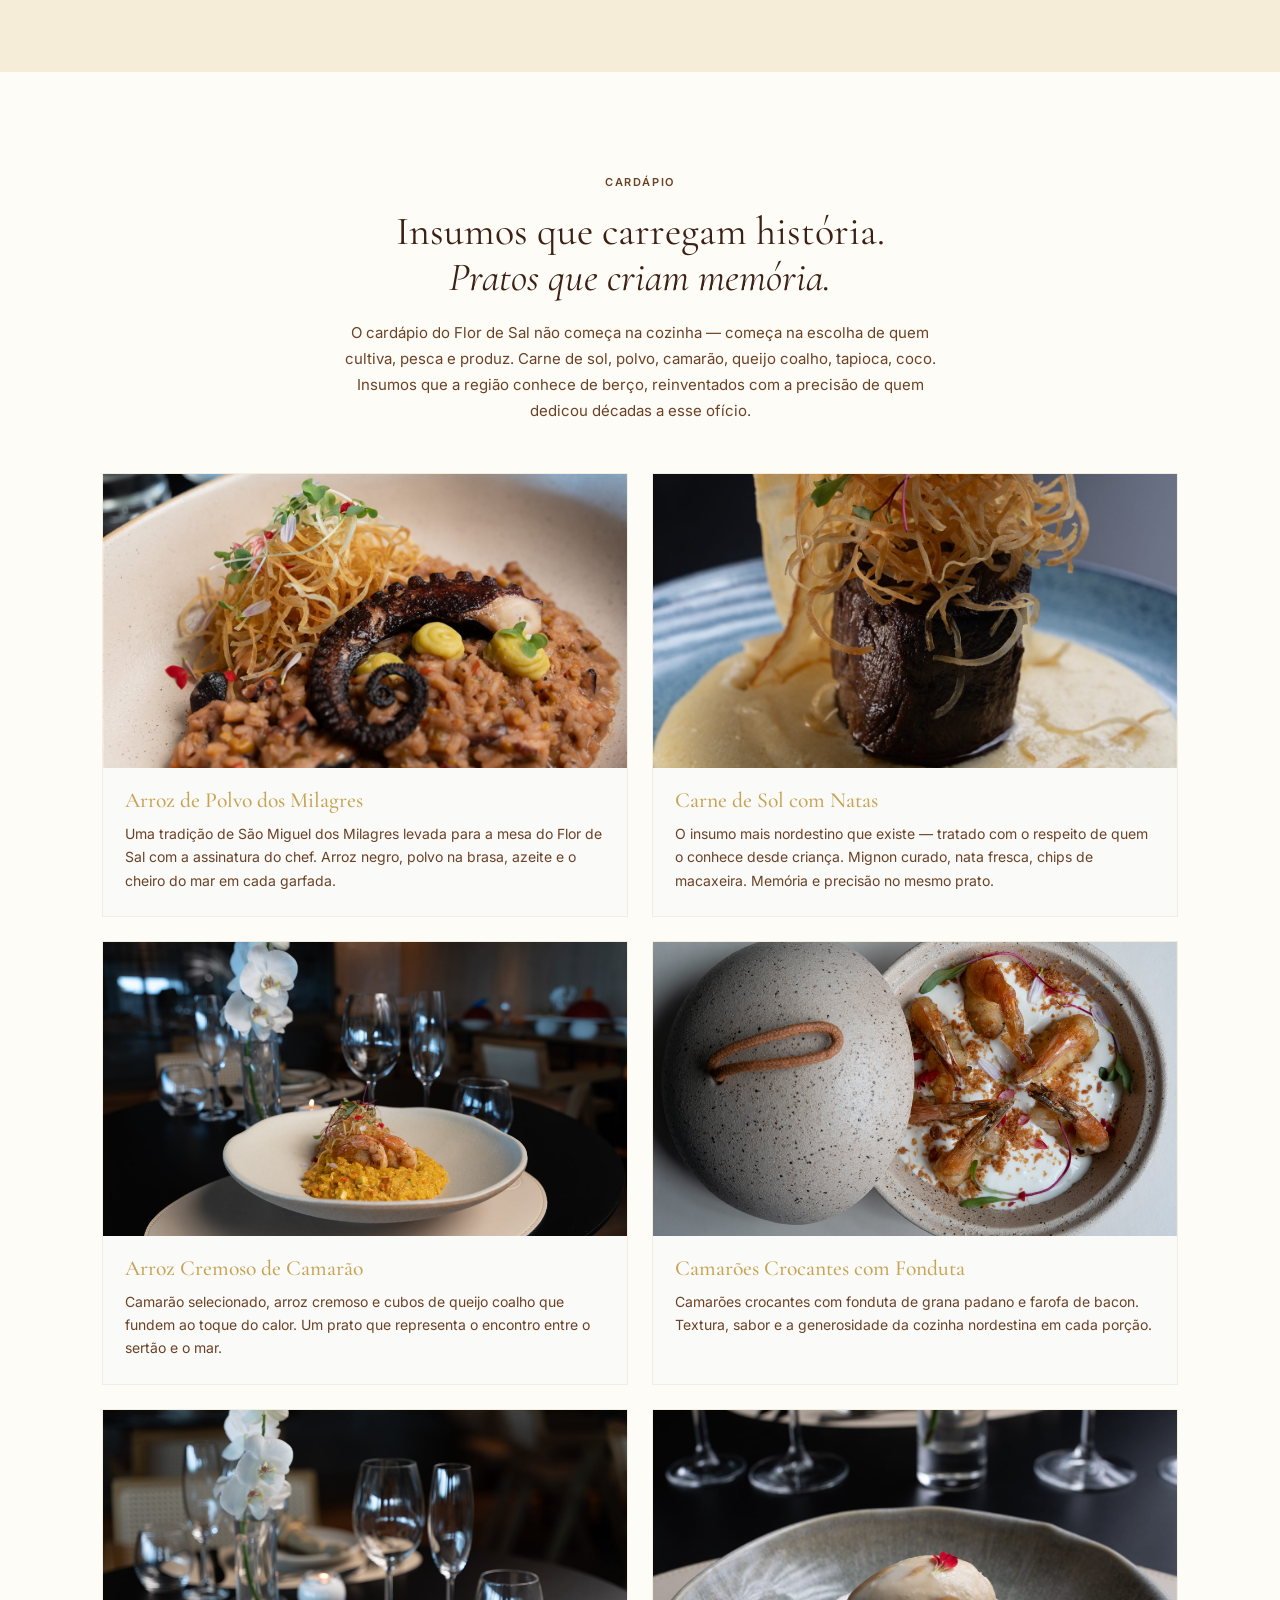
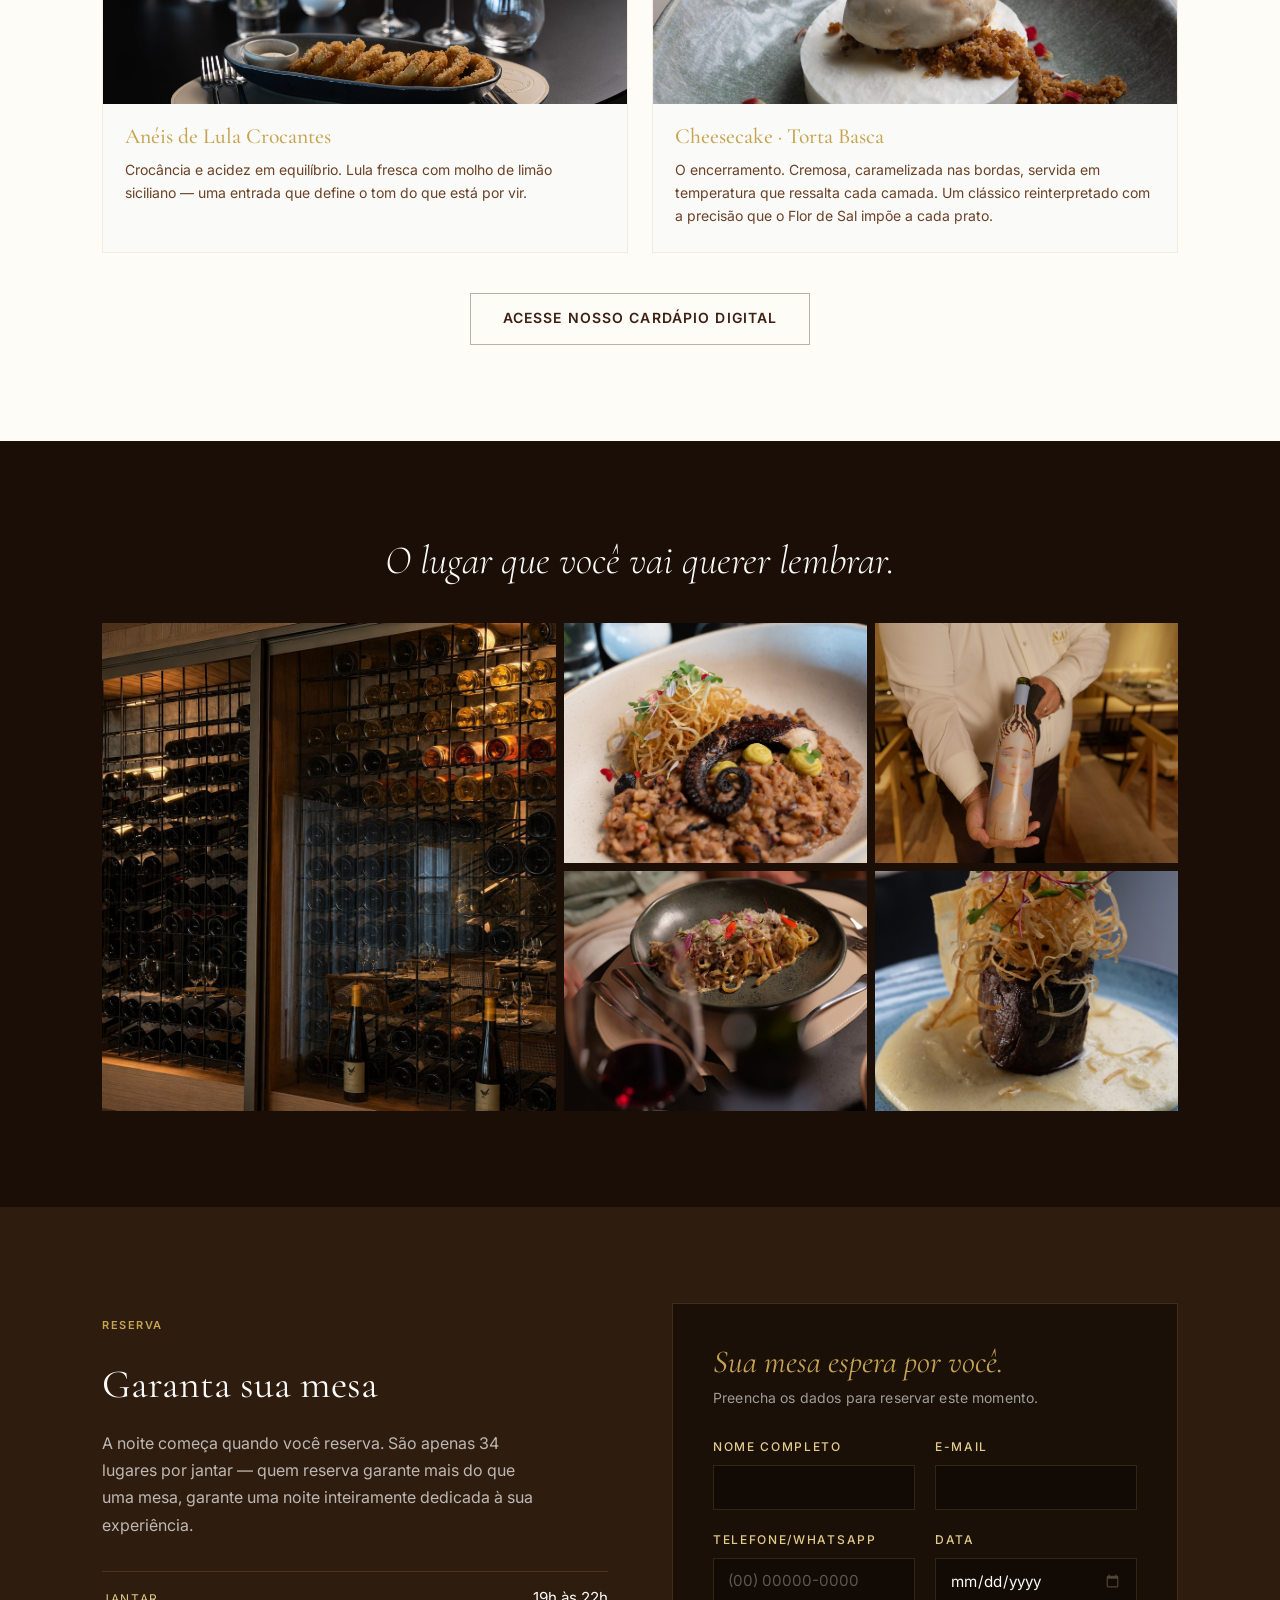
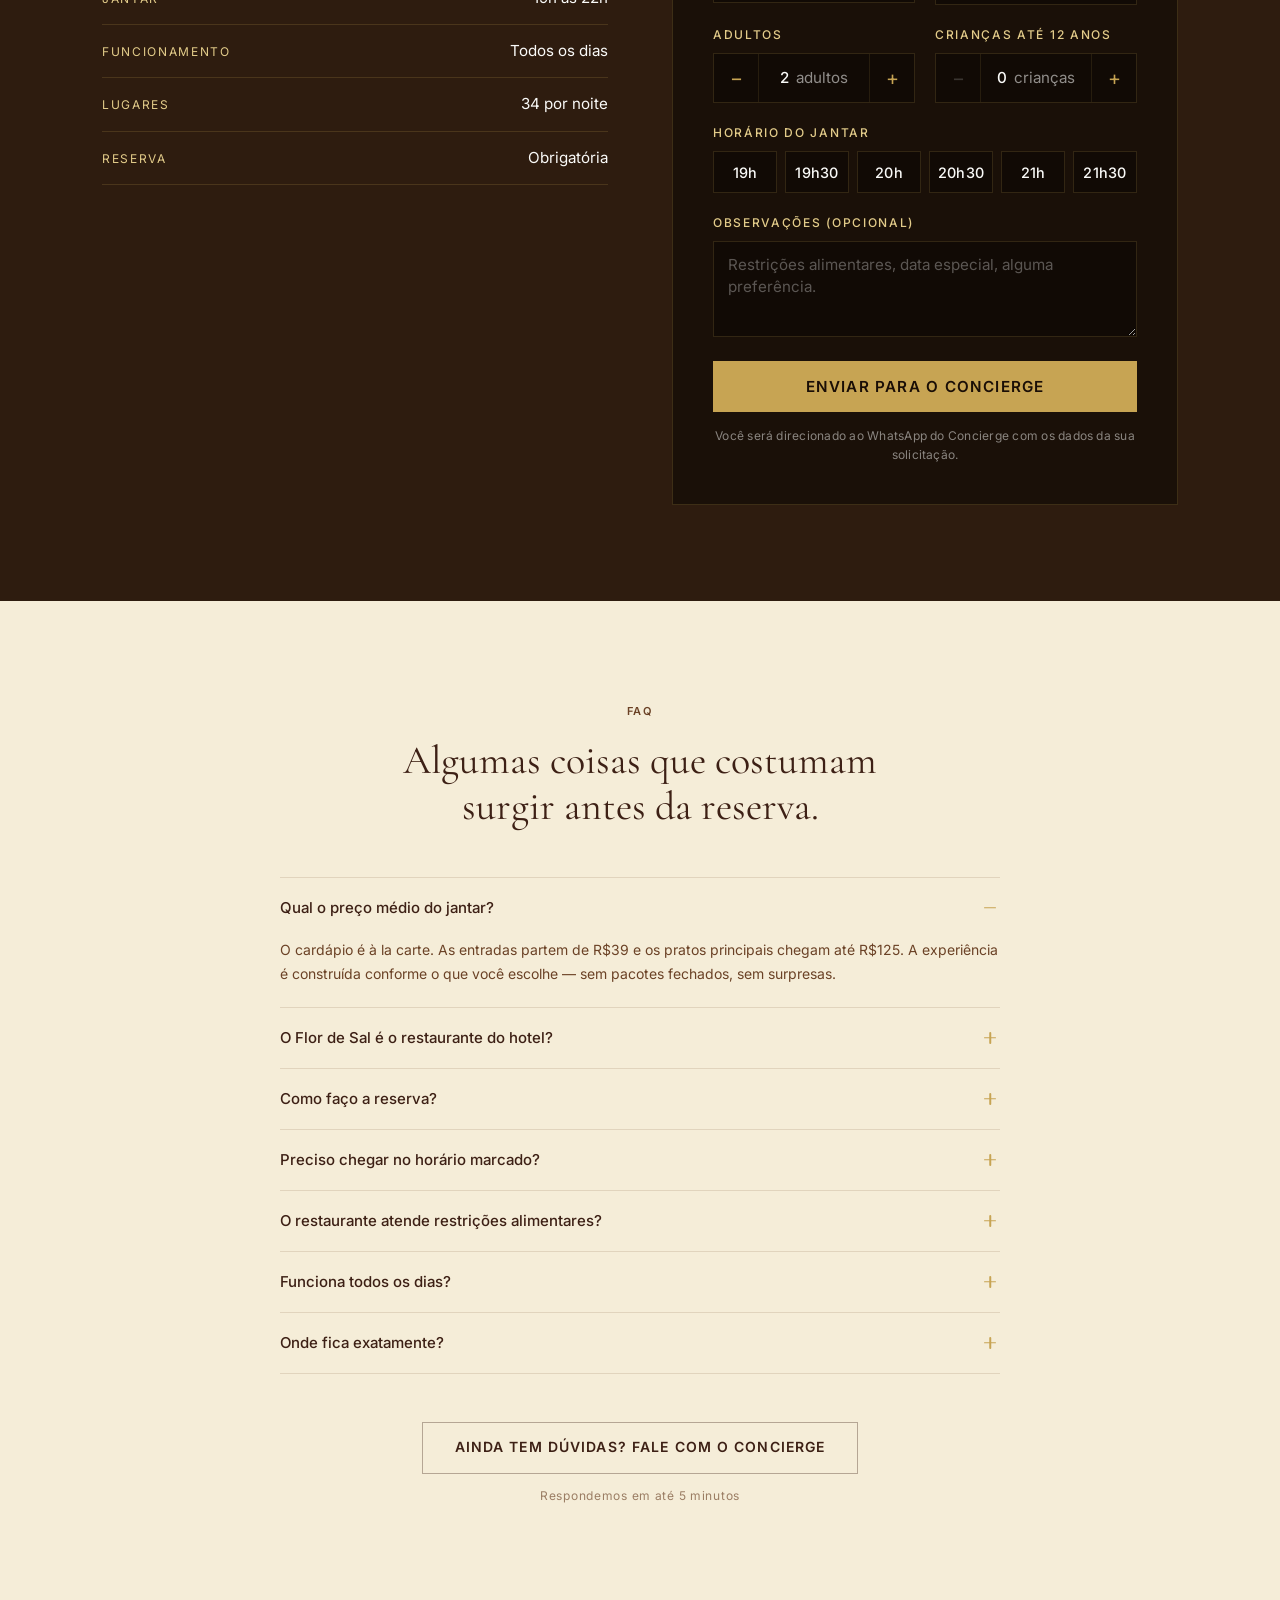
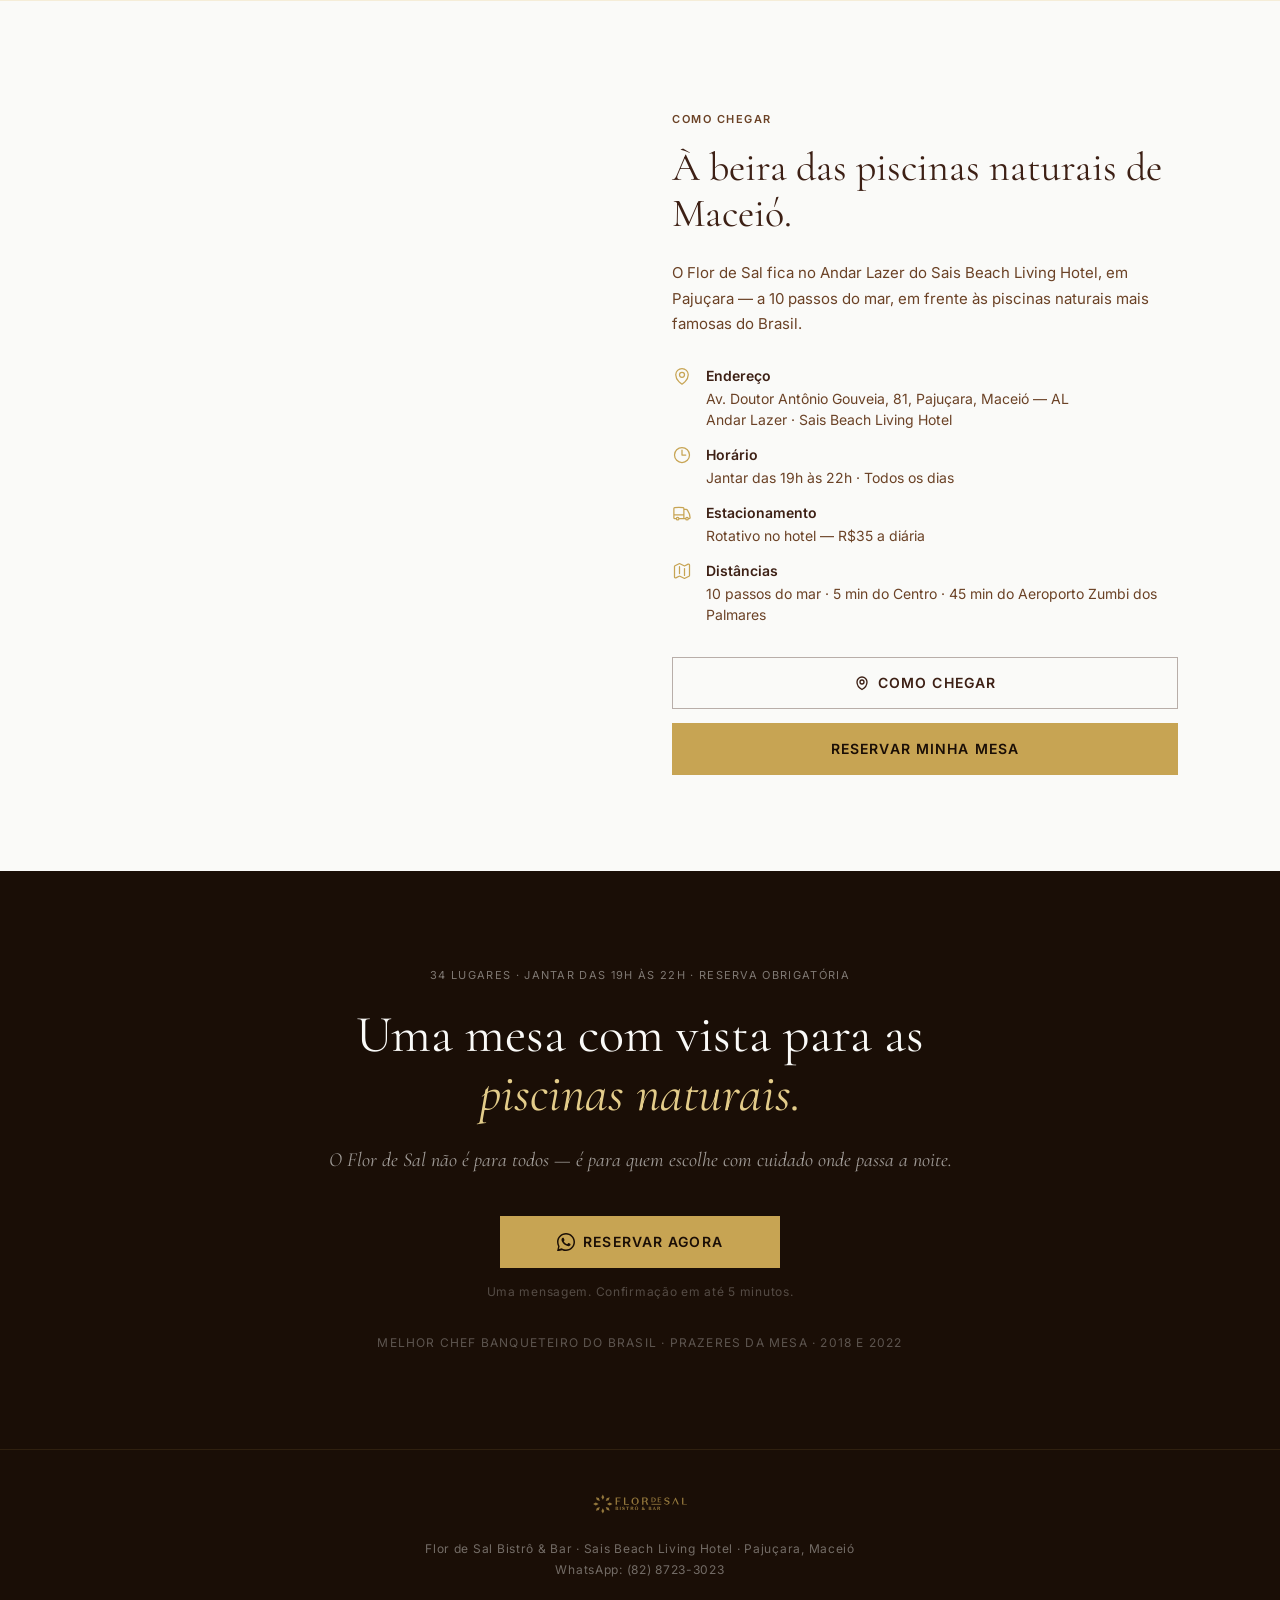
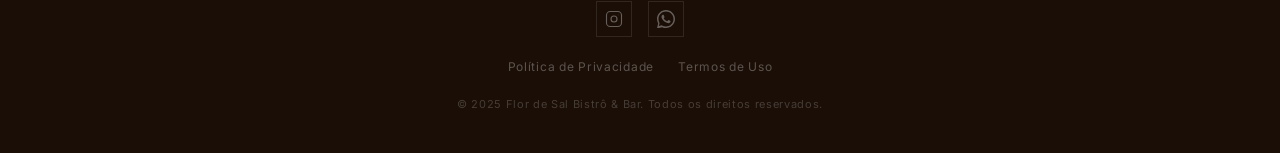
==== commit 904b3d05: "Reserva: aplica color-scheme dark e accent dourado ao date picker Co-Authored-By: Claude Sonnet 4.6 " ====
--- a/index.html
+++ b/index.html
@@ -902,10 +902,23 @@
     }
     .reserva-field__input::placeholder,
     .reserva-field__textarea::placeholder { color: rgba(250,250,248,0.32); }
+    .reserva-field__input[type="date"] {
+      color-scheme: dark;
+      accent-color: var(--fs-dourado);
+    }
     .reserva-field__input[type="date"]::-webkit-calendar-picker-indicator {
       filter: invert(0.72) sepia(0.6) saturate(1.8) hue-rotate(5deg);
       cursor: pointer;
       opacity: 0.85;
+    }
+    .reserva-field__input[type="date"]::-webkit-datetime-edit-text,
+    .reserva-field__input[type="date"]::-webkit-datetime-edit-day-field,
+    .reserva-field__input[type="date"]::-webkit-datetime-edit-month-field,
+    .reserva-field__input[type="date"]::-webkit-datetime-edit-year-field {
+      color: var(--fs-branco);
+    }
+    .reserva-field__input[type="date"]:not(:focus):invalid::-webkit-datetime-edit {
+      color: rgba(250,250,248,0.35);
     }
 
     .stepper {
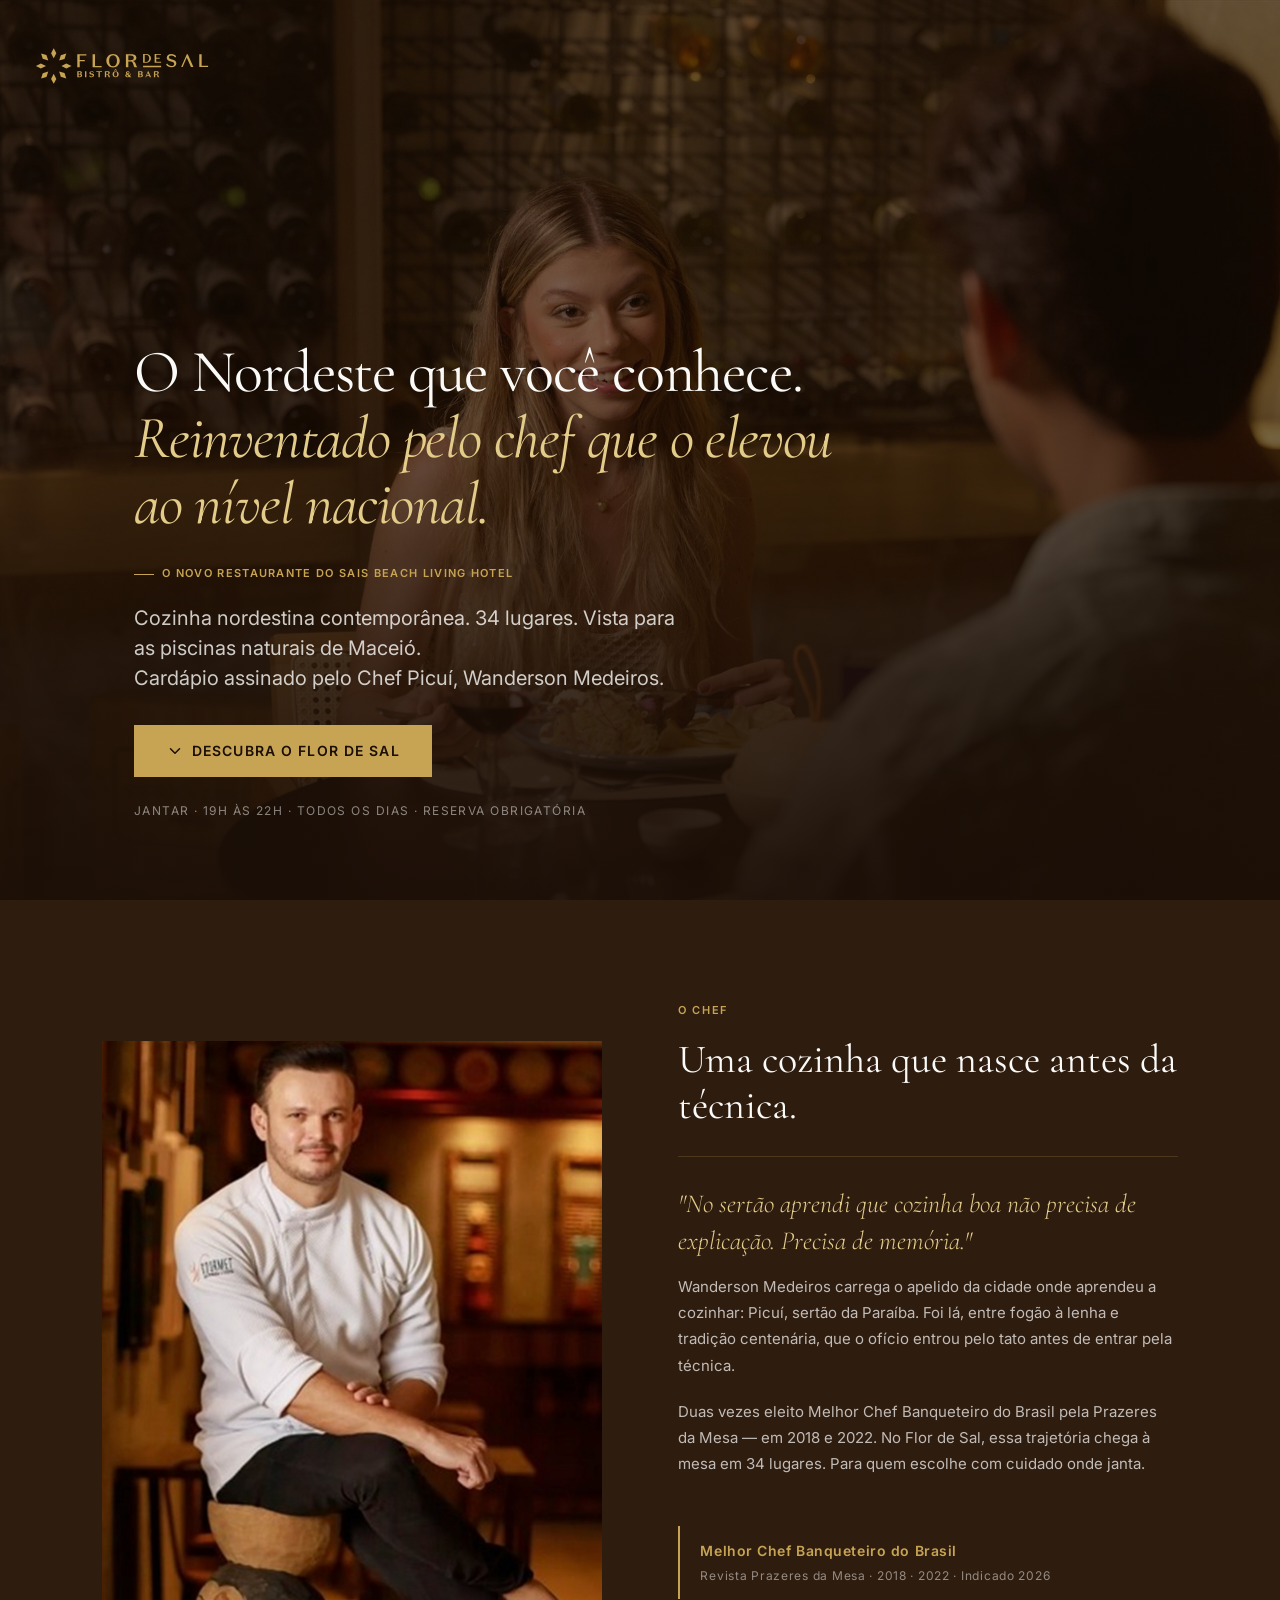
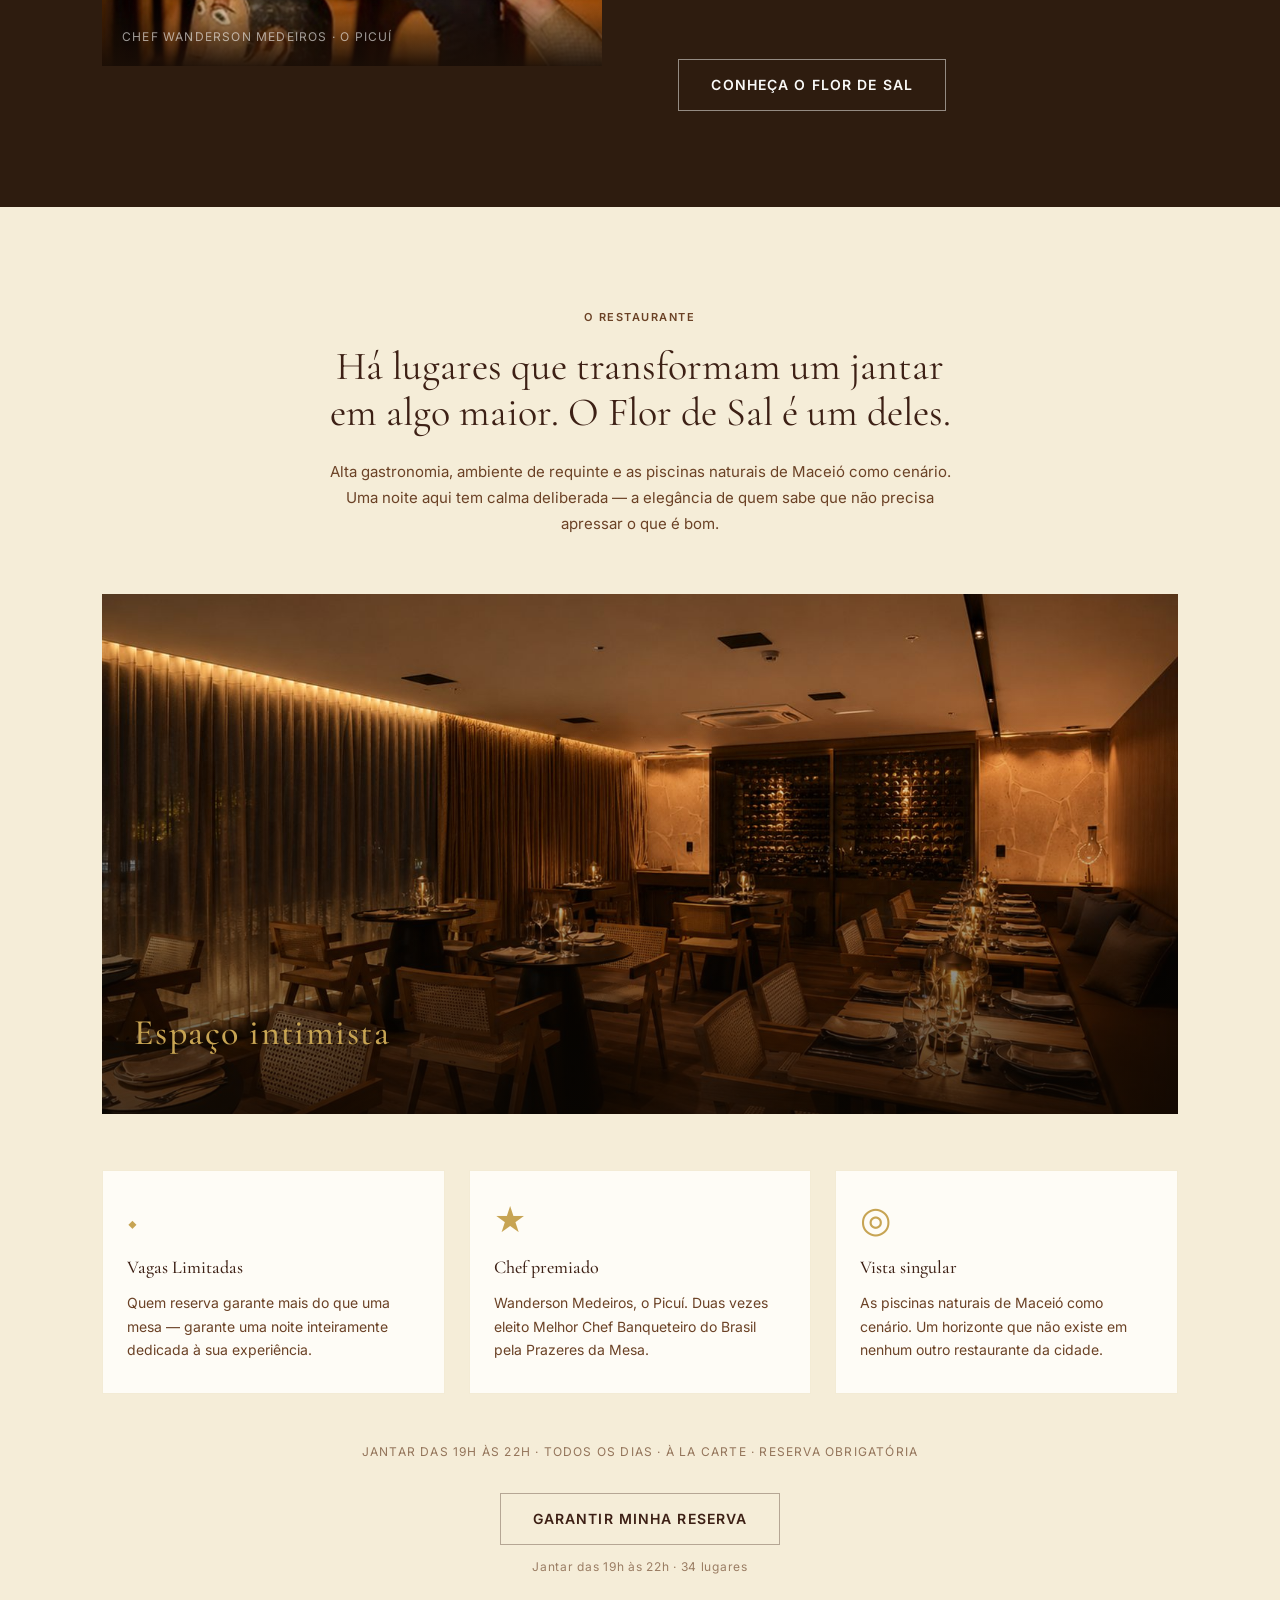
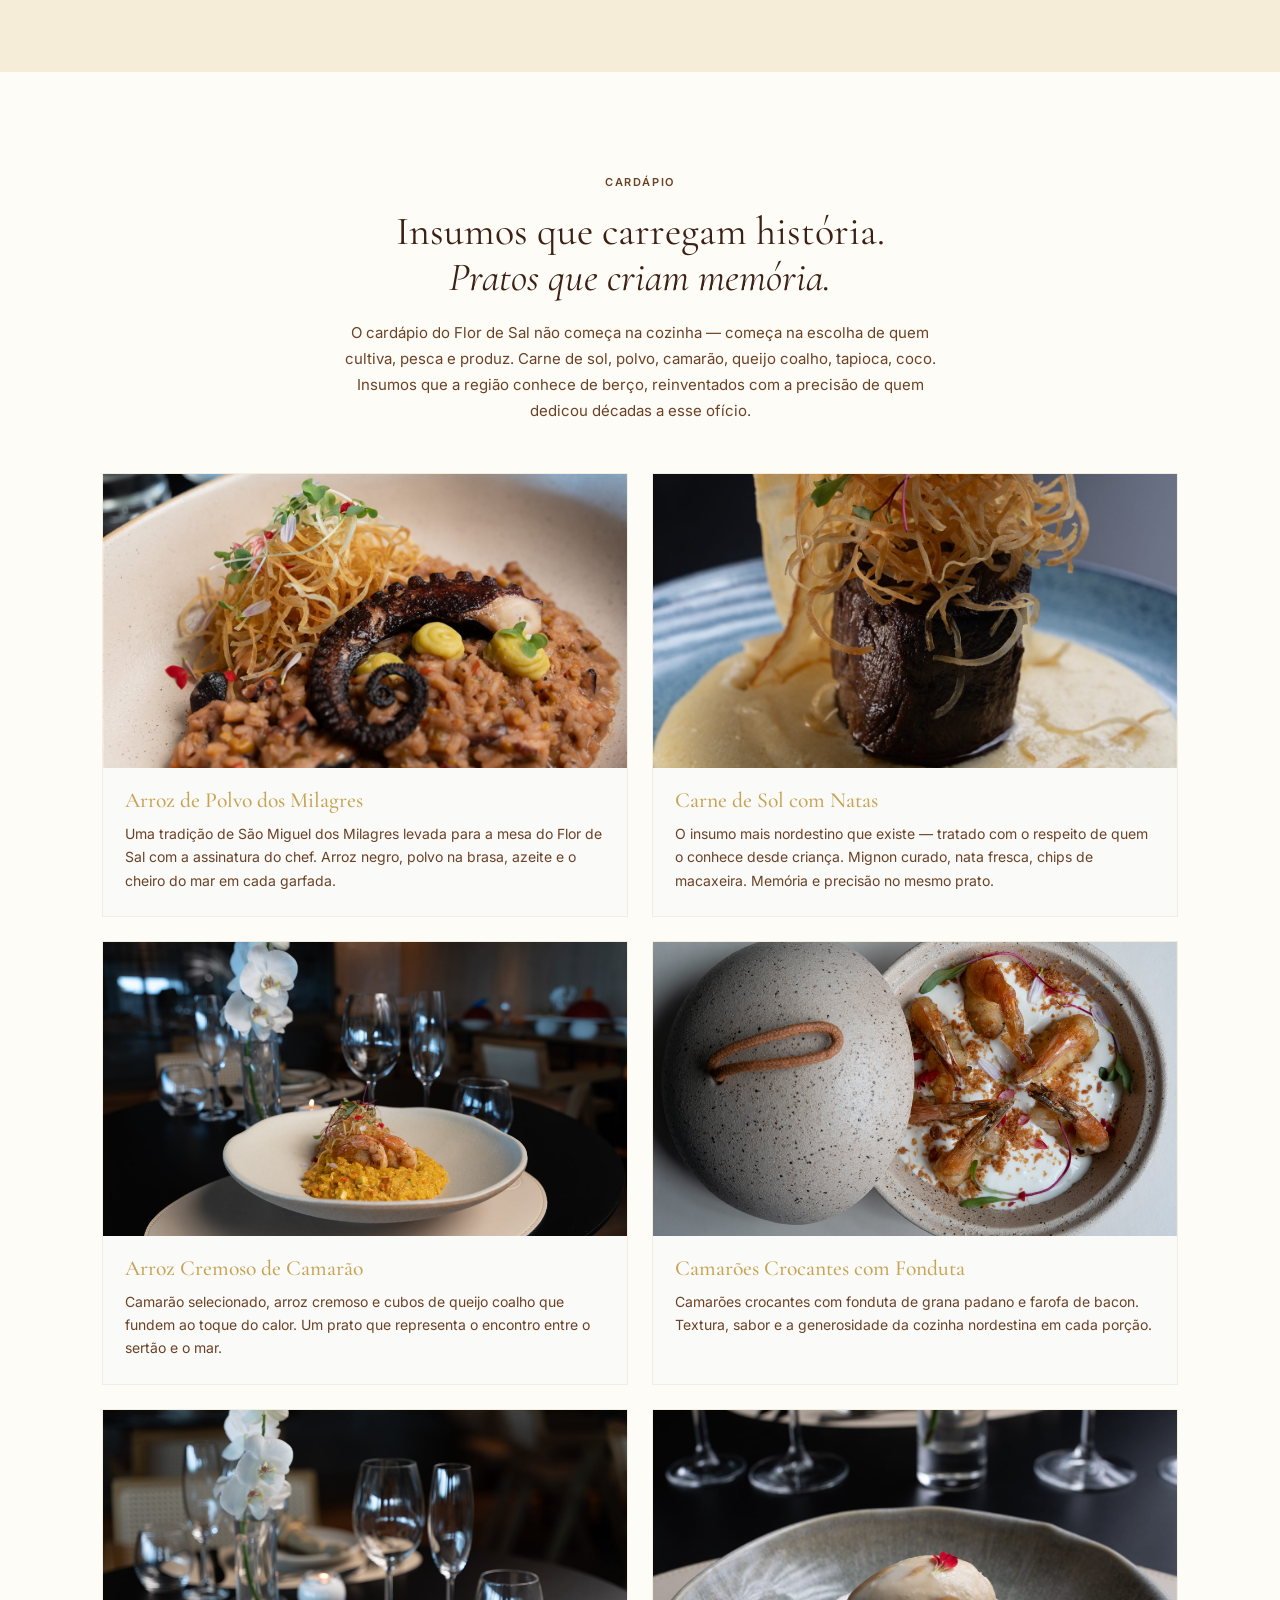
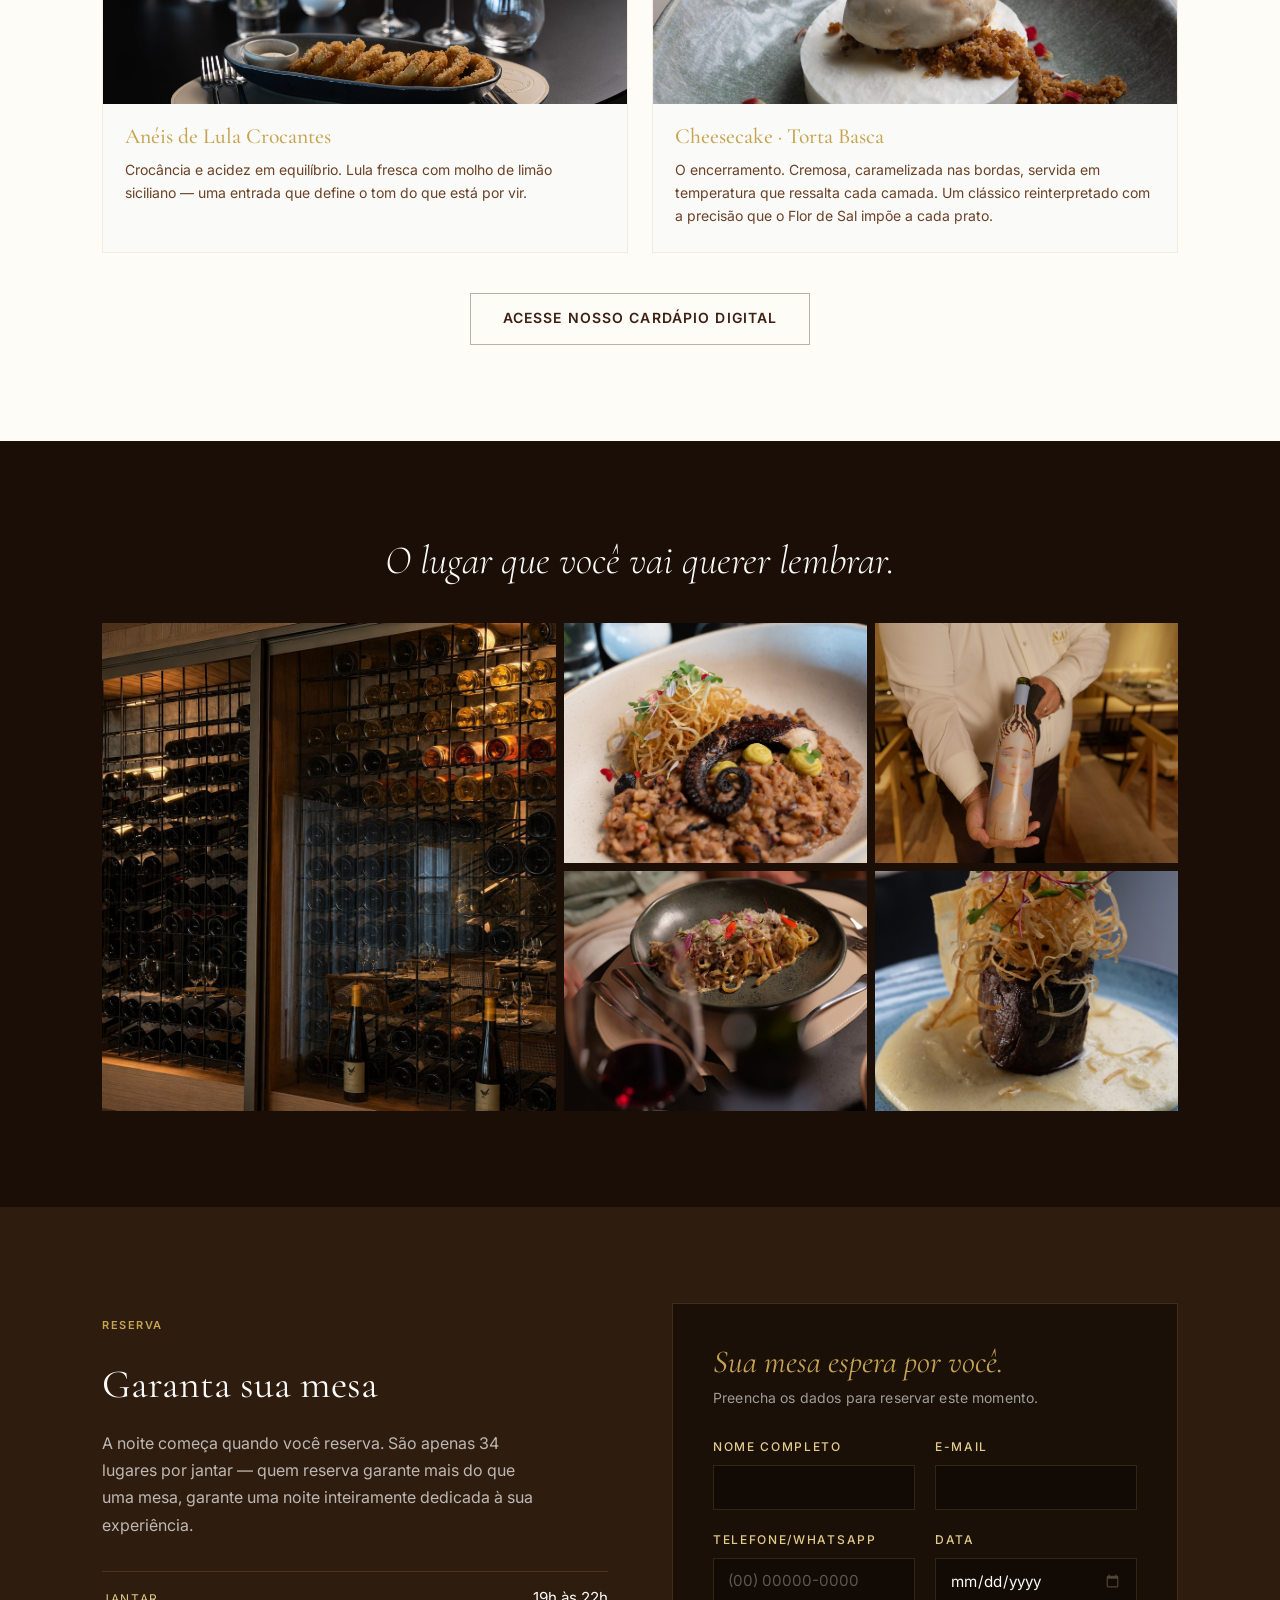
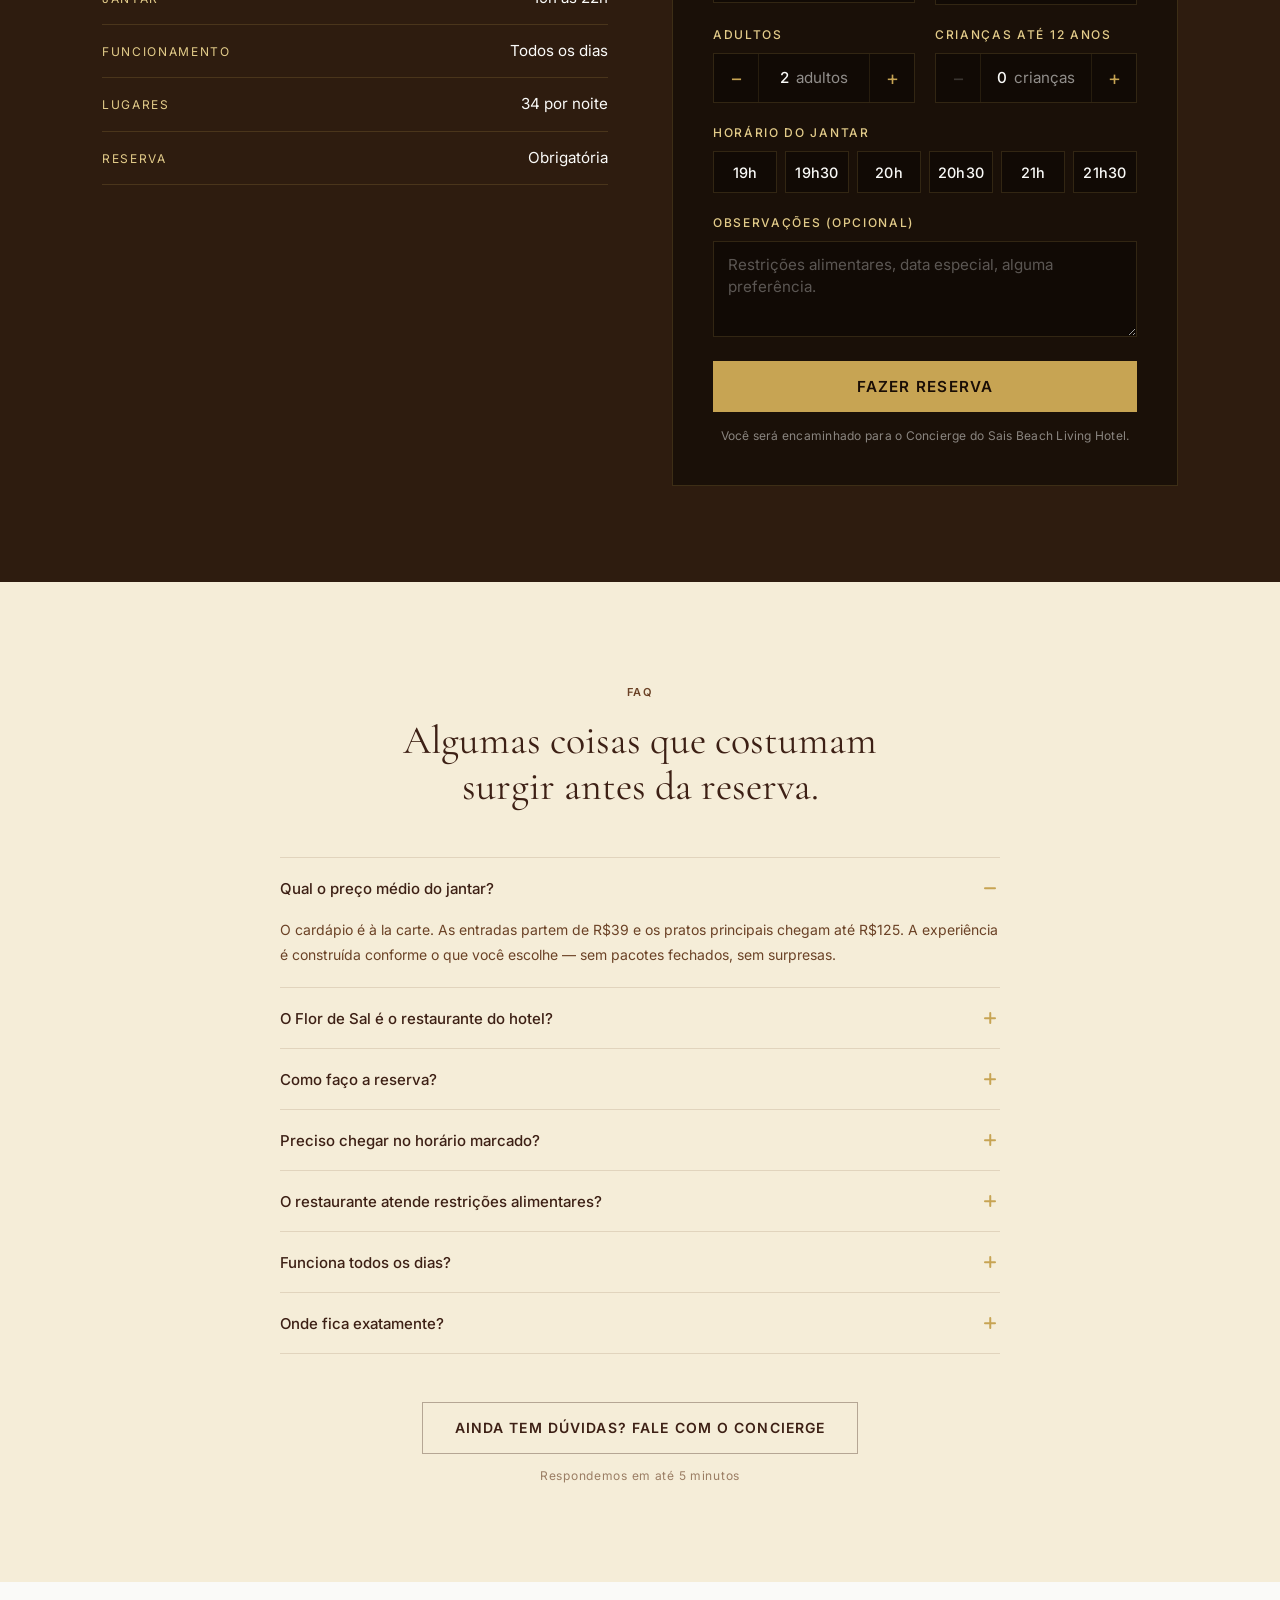
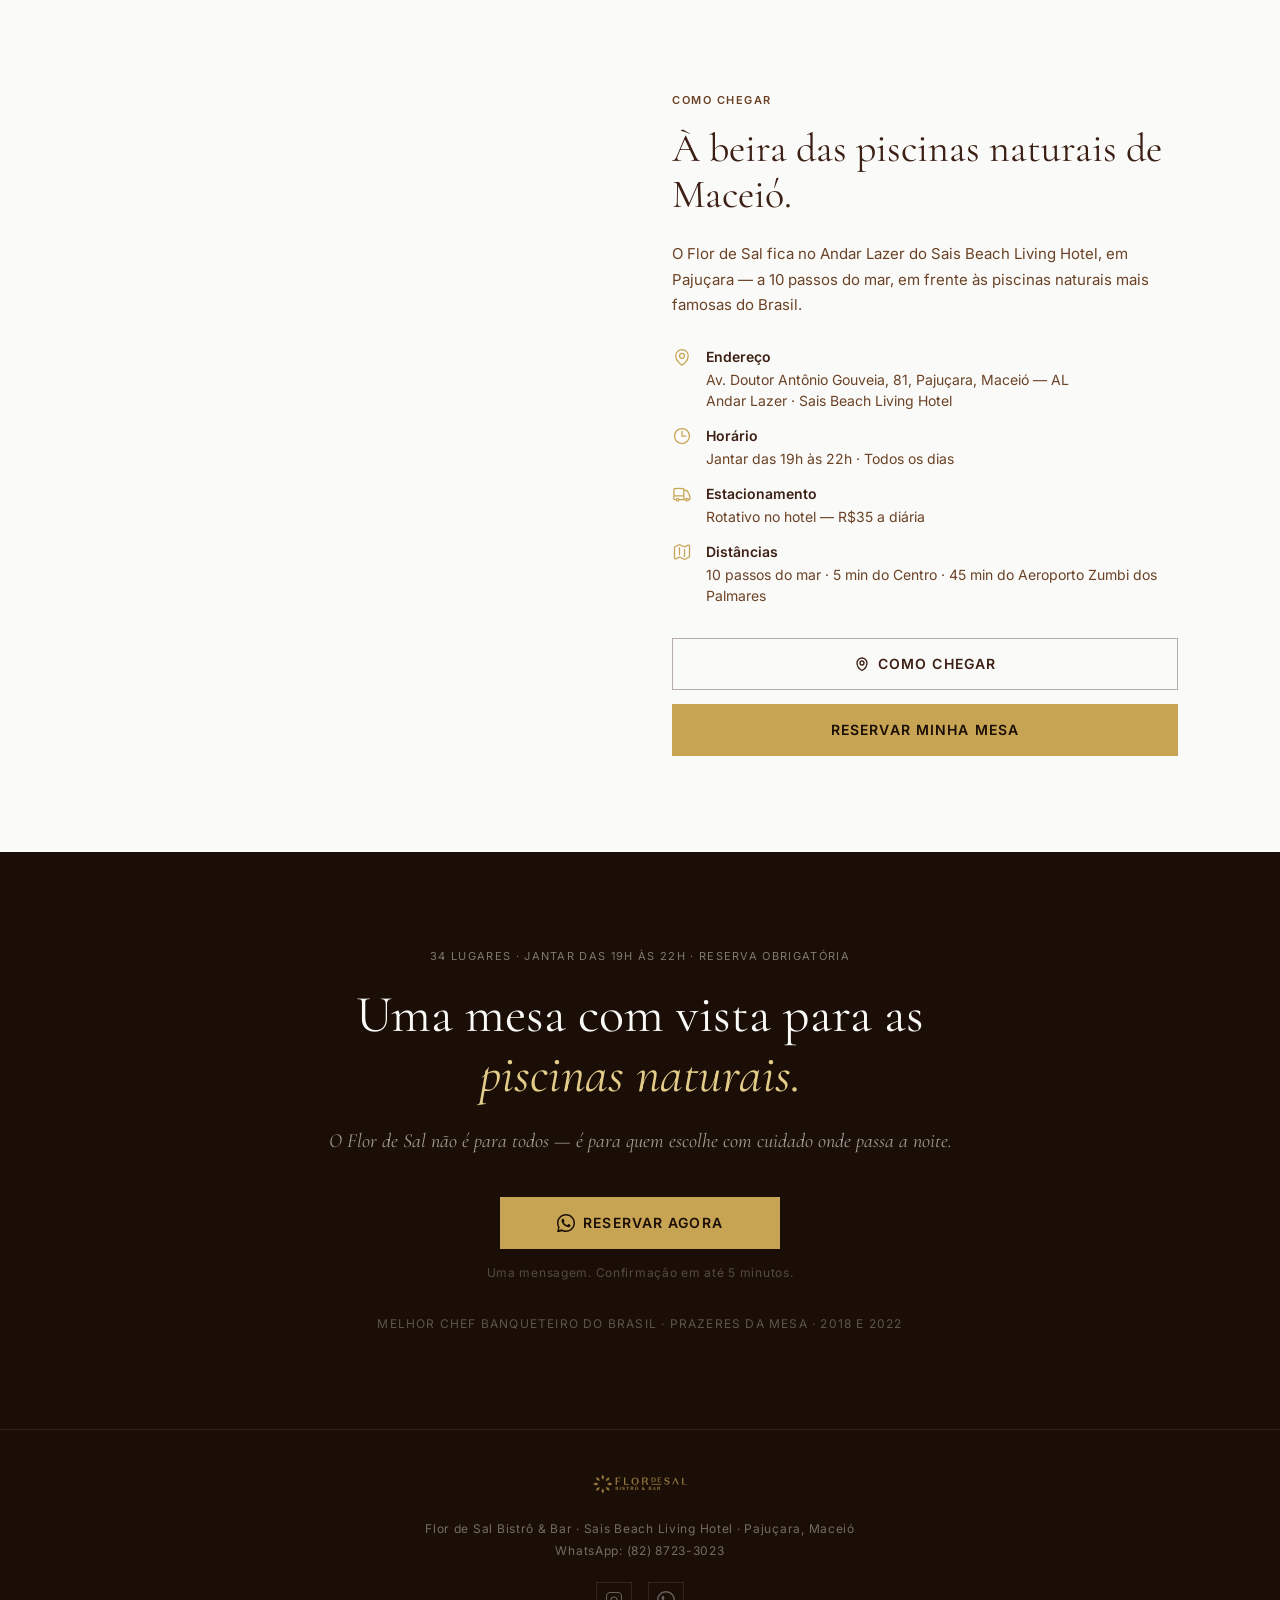
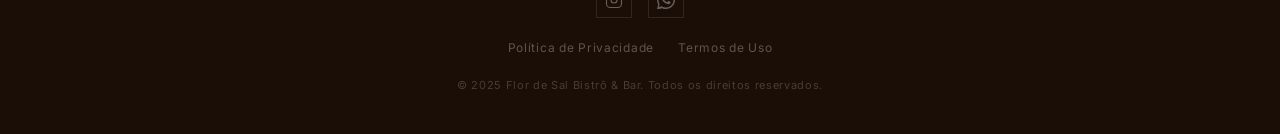
==== commit 5dfd8c5f: "Reserva: CTA 'Fazer Reserva' e ajusta microcopy do encaminhamento Co-Authored-By: Claude Sonnet 4.6 " ====
--- a/index.html
+++ b/index.html
@@ -1685,8 +1685,8 @@
               </div>
             </div>
 
-            <button type="submit" class="reserva-card__submit">Enviar para o Concierge</button>
-            <p class="reserva-card__footnote">Você será direcionado ao WhatsApp do Concierge com os dados da sua solicitação.</p>
+            <button type="submit" class="reserva-card__submit">Fazer Reserva</button>
+            <p class="reserva-card__footnote">Você será encaminhado para o Concierge do Sais Beach Living Hotel.</p>
           </form>
         </div>
       </div>
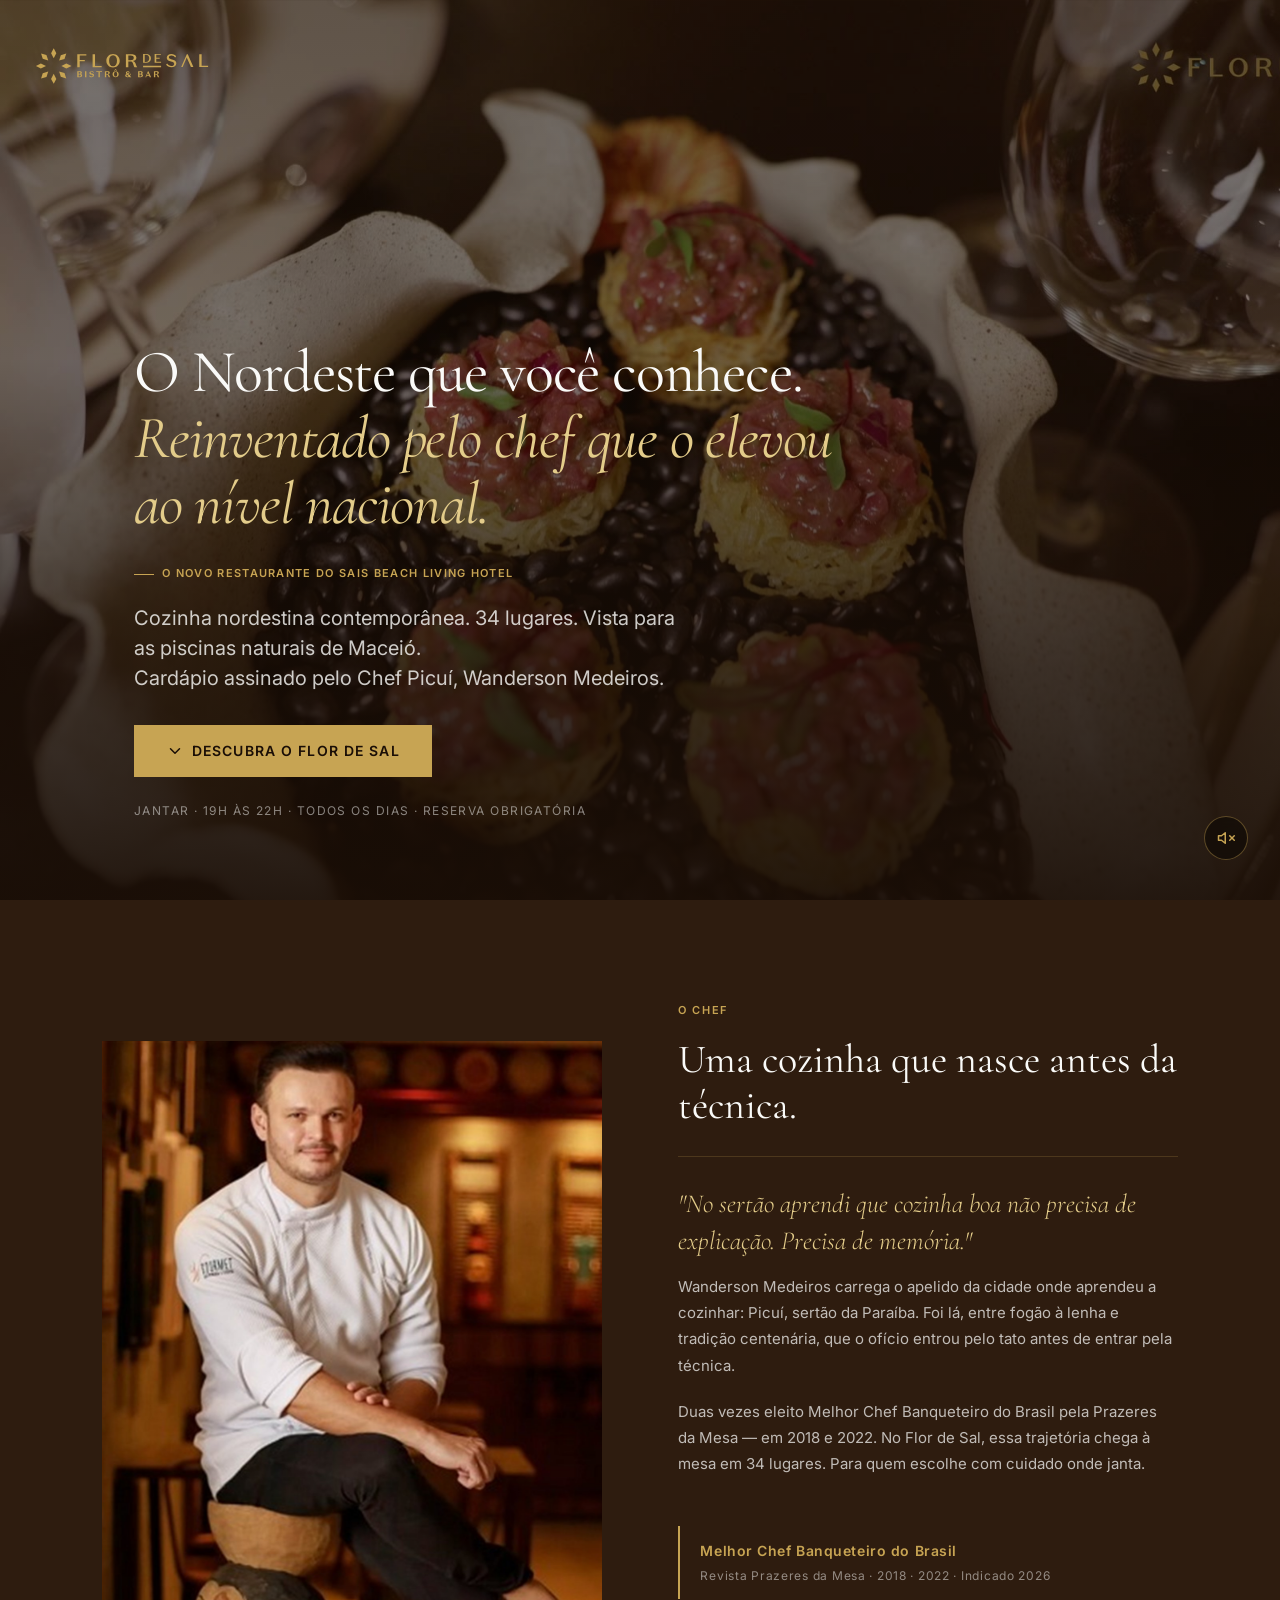
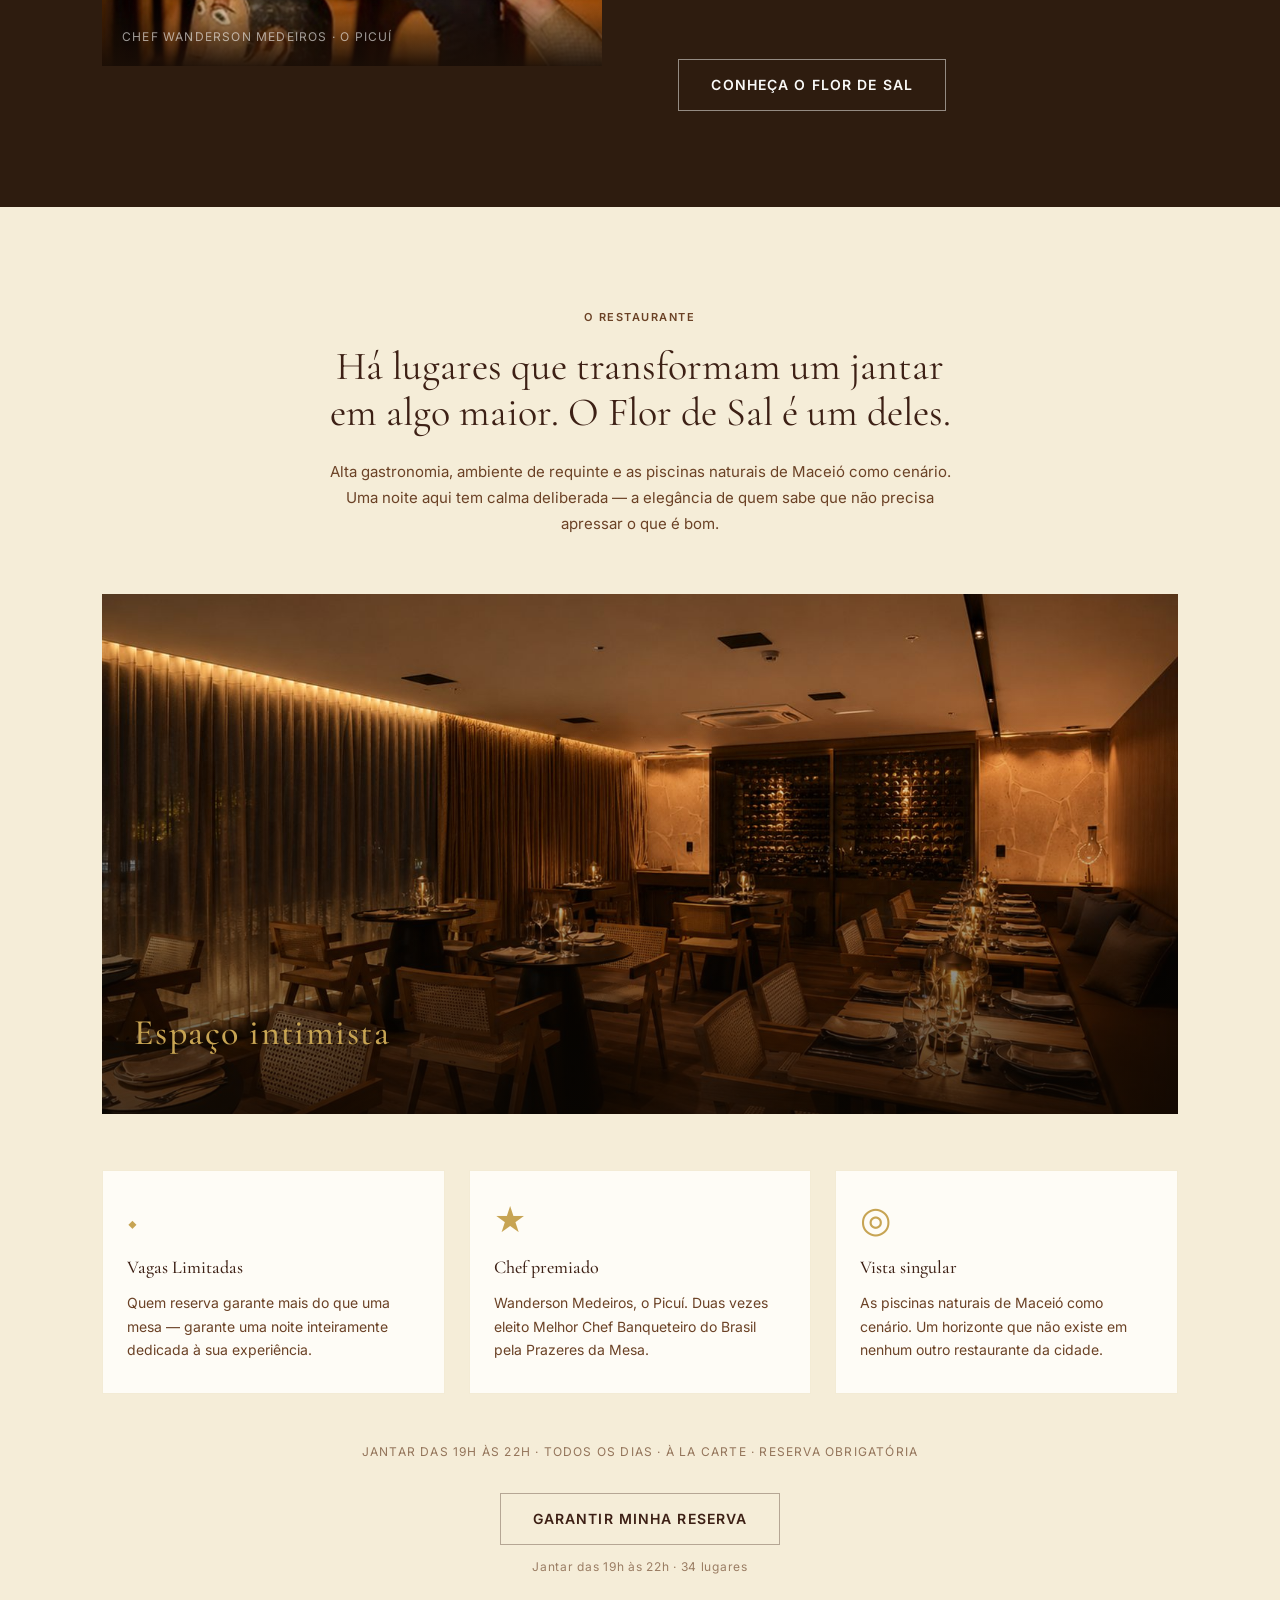
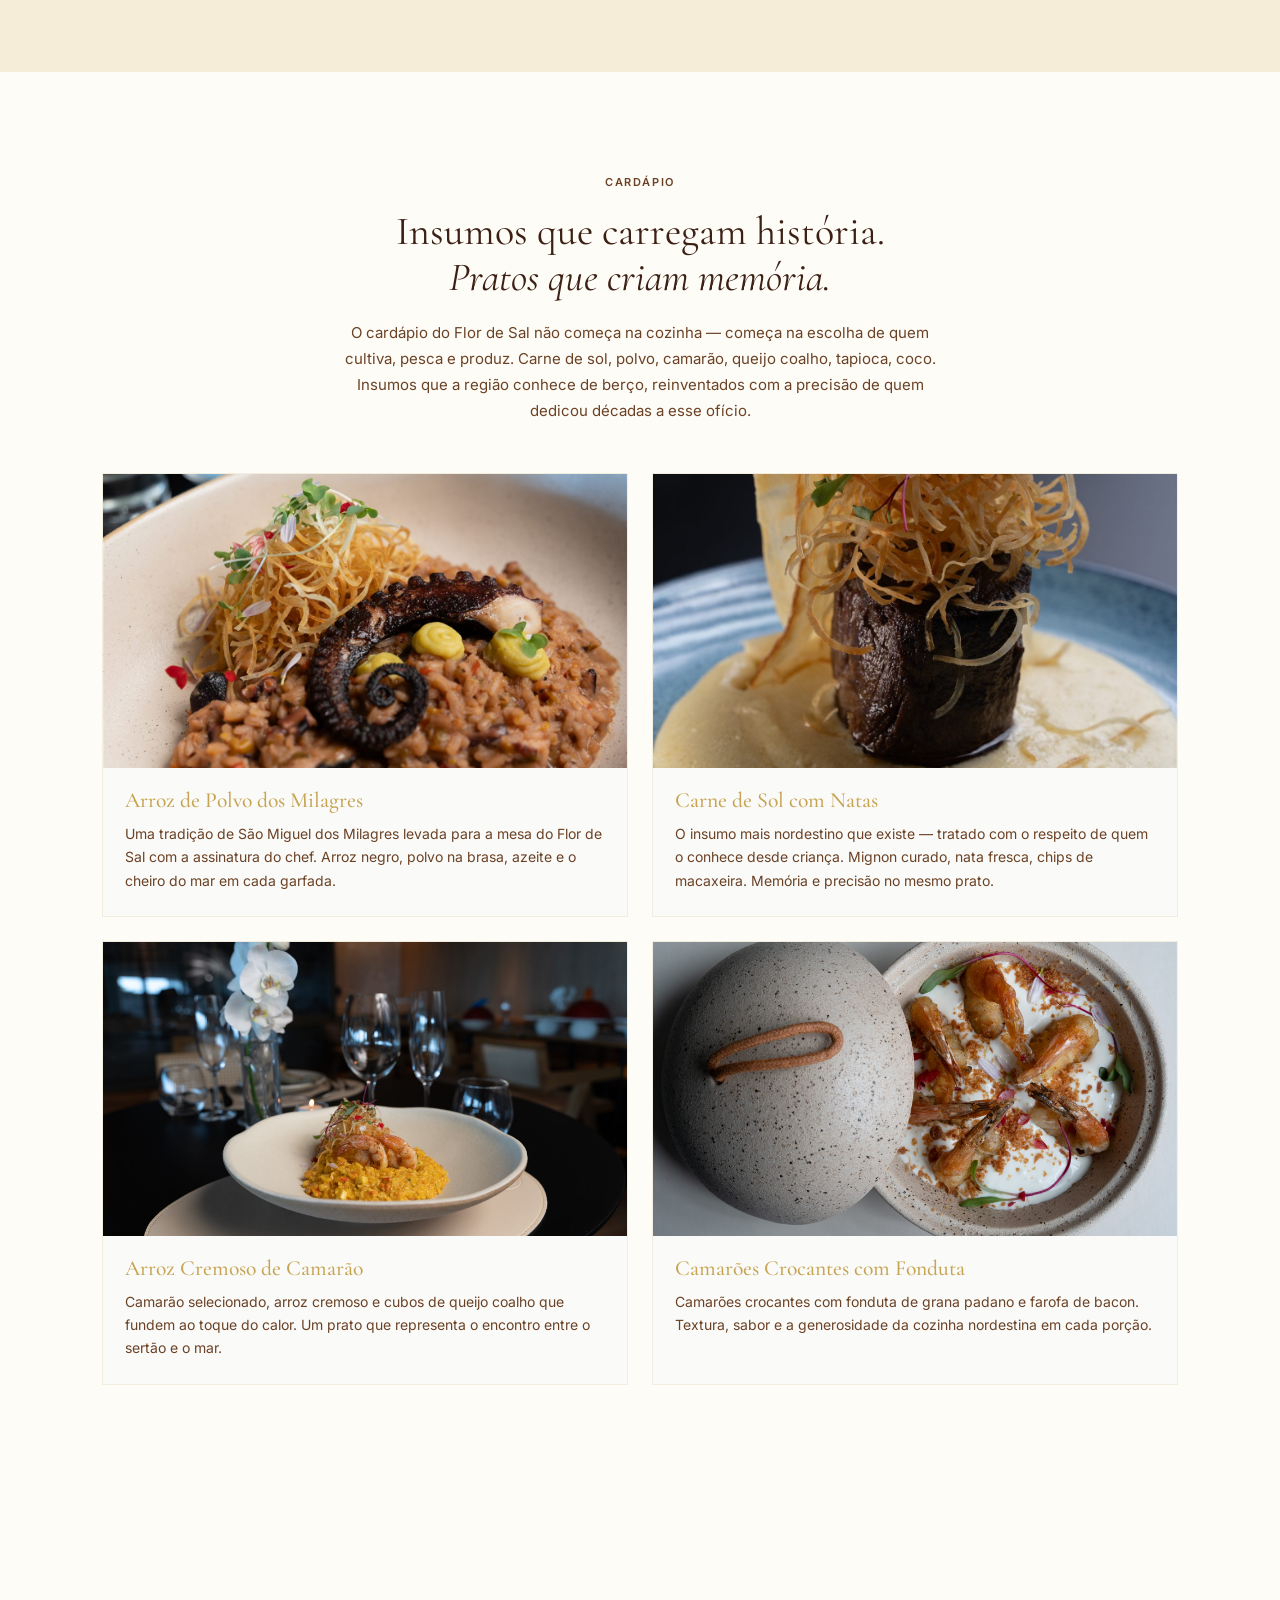
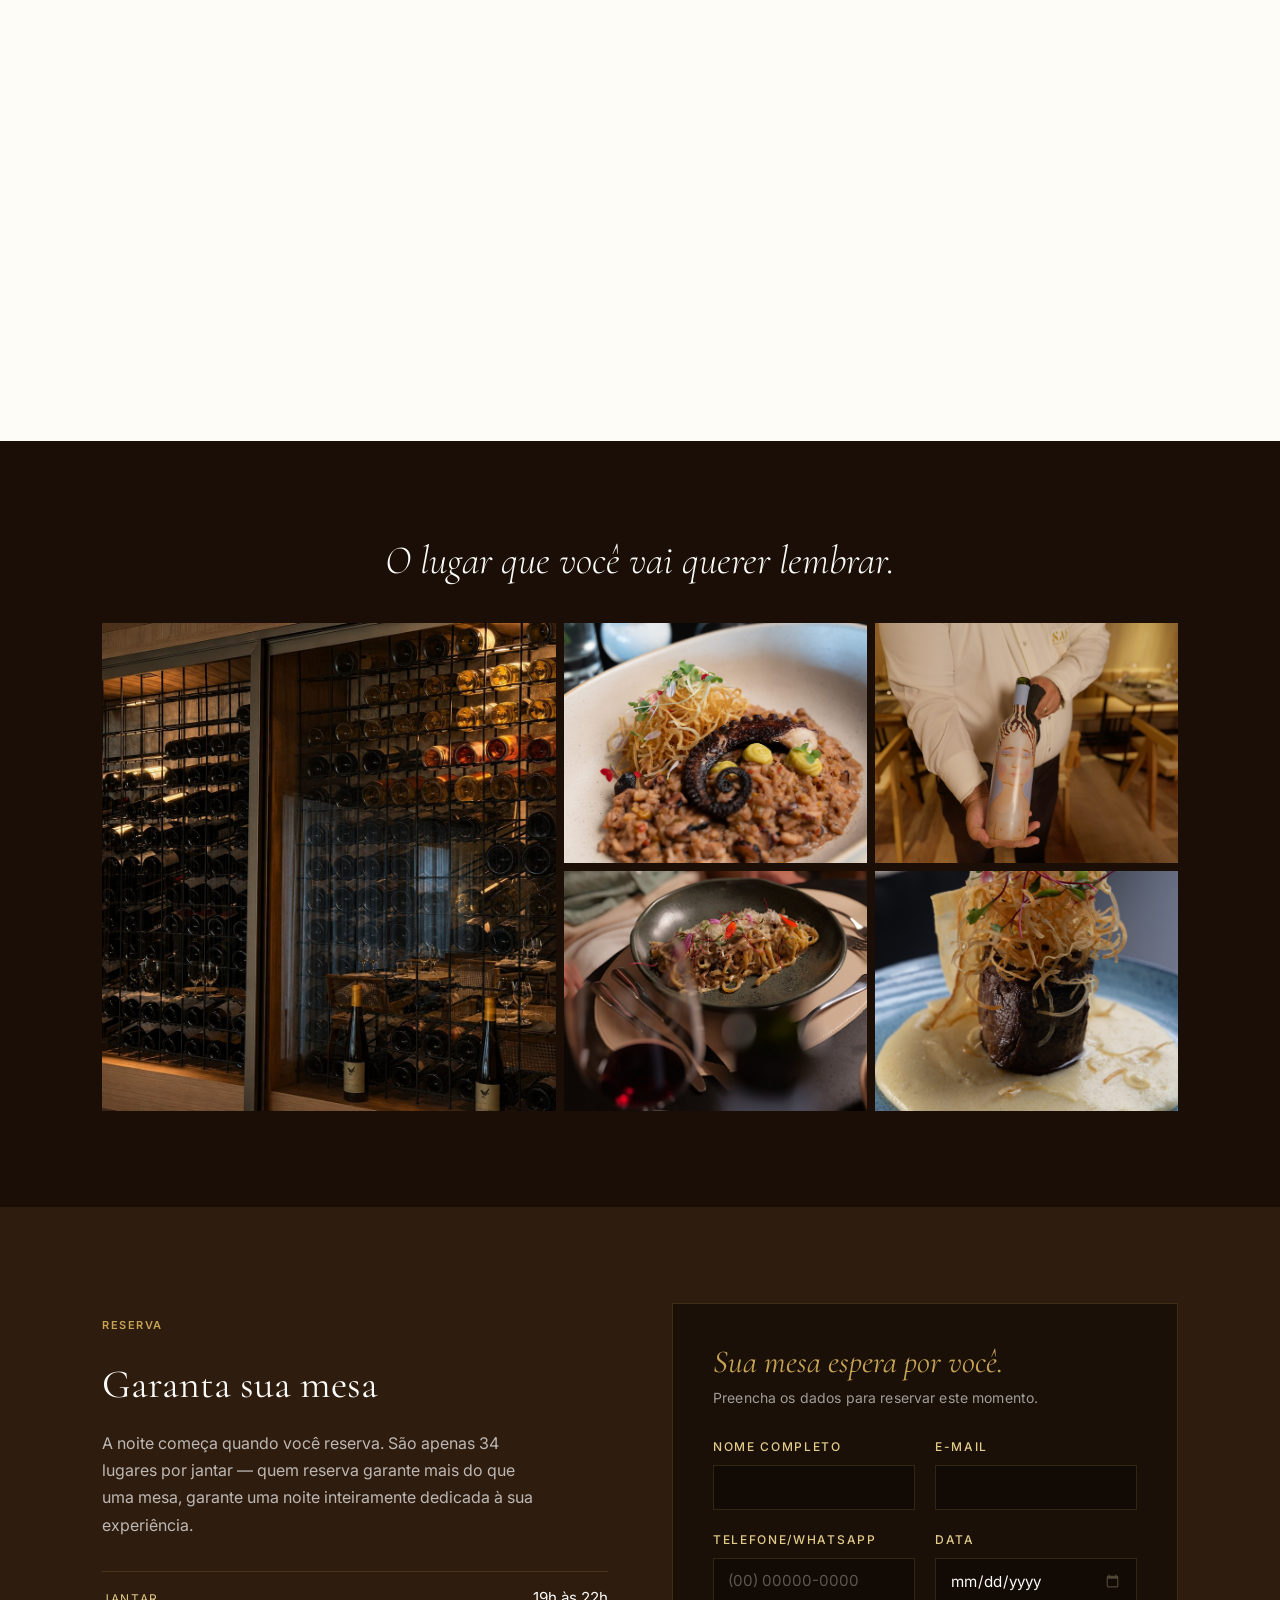
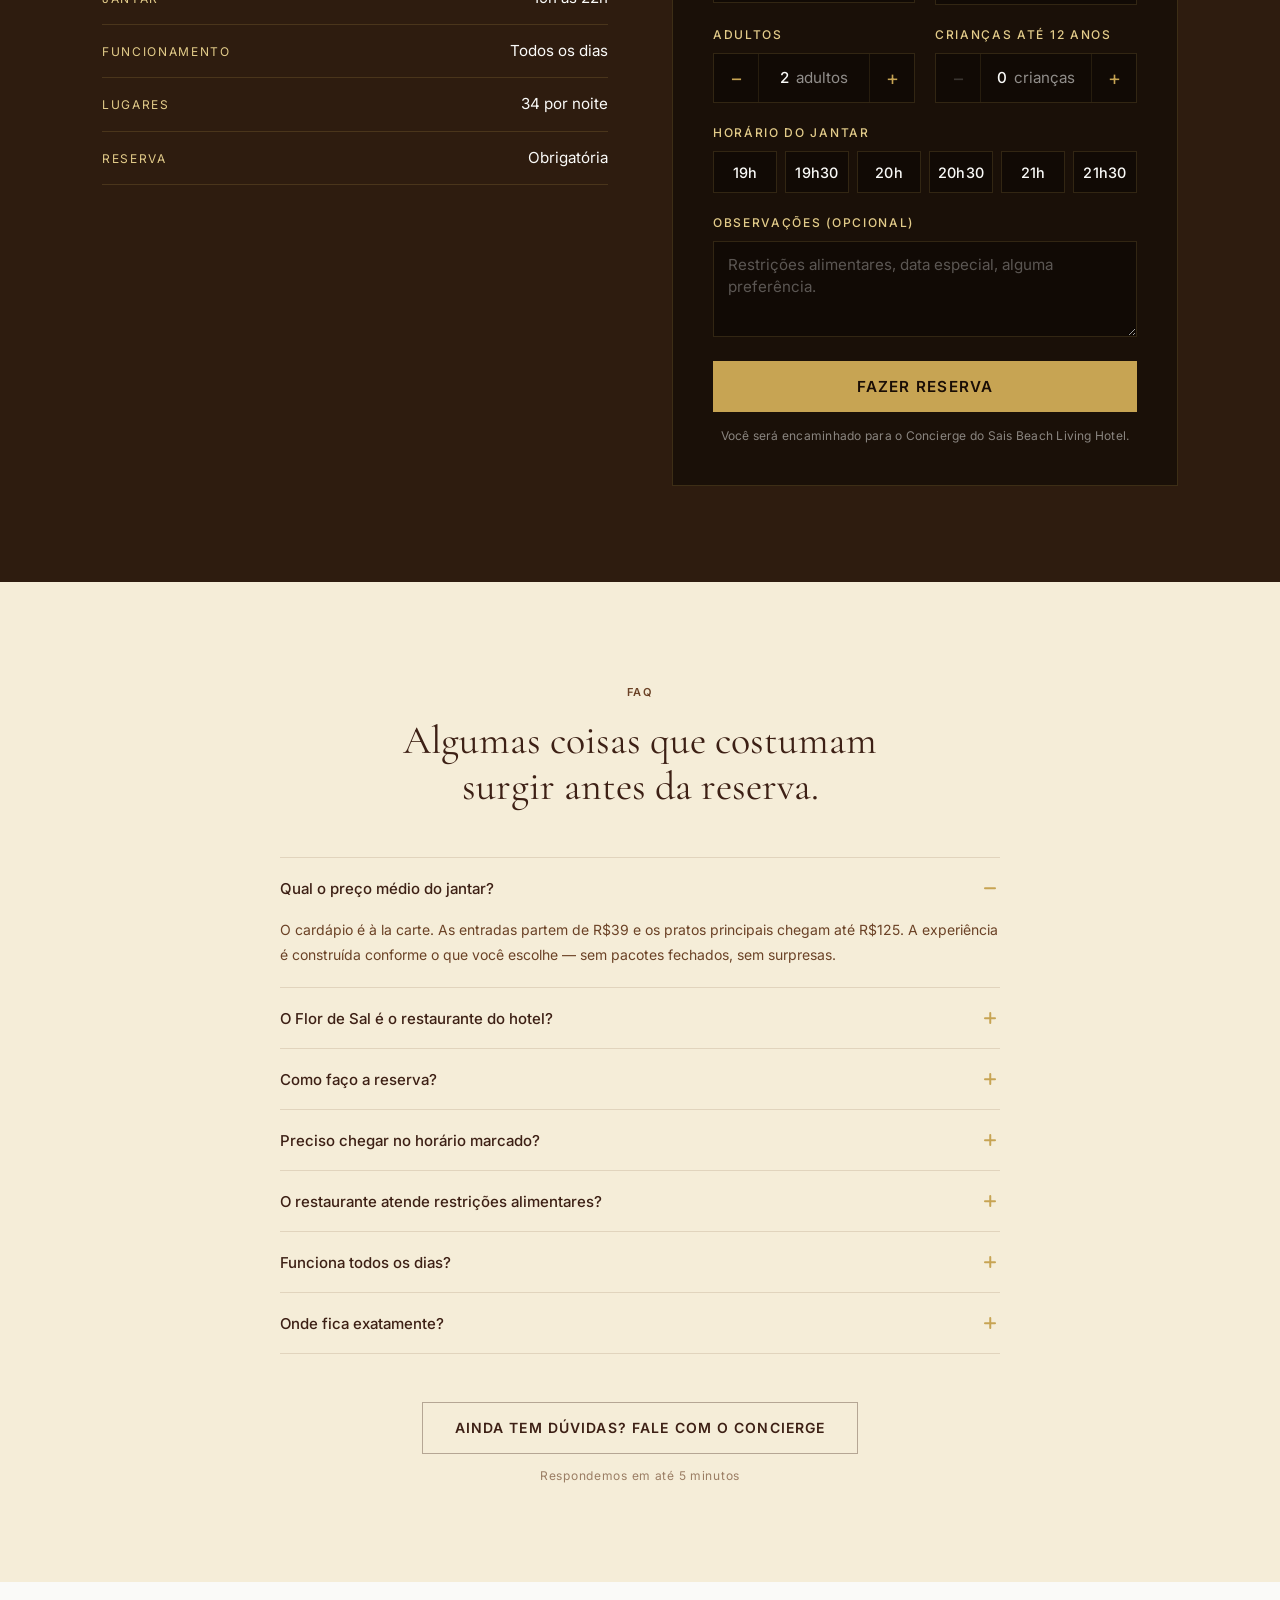
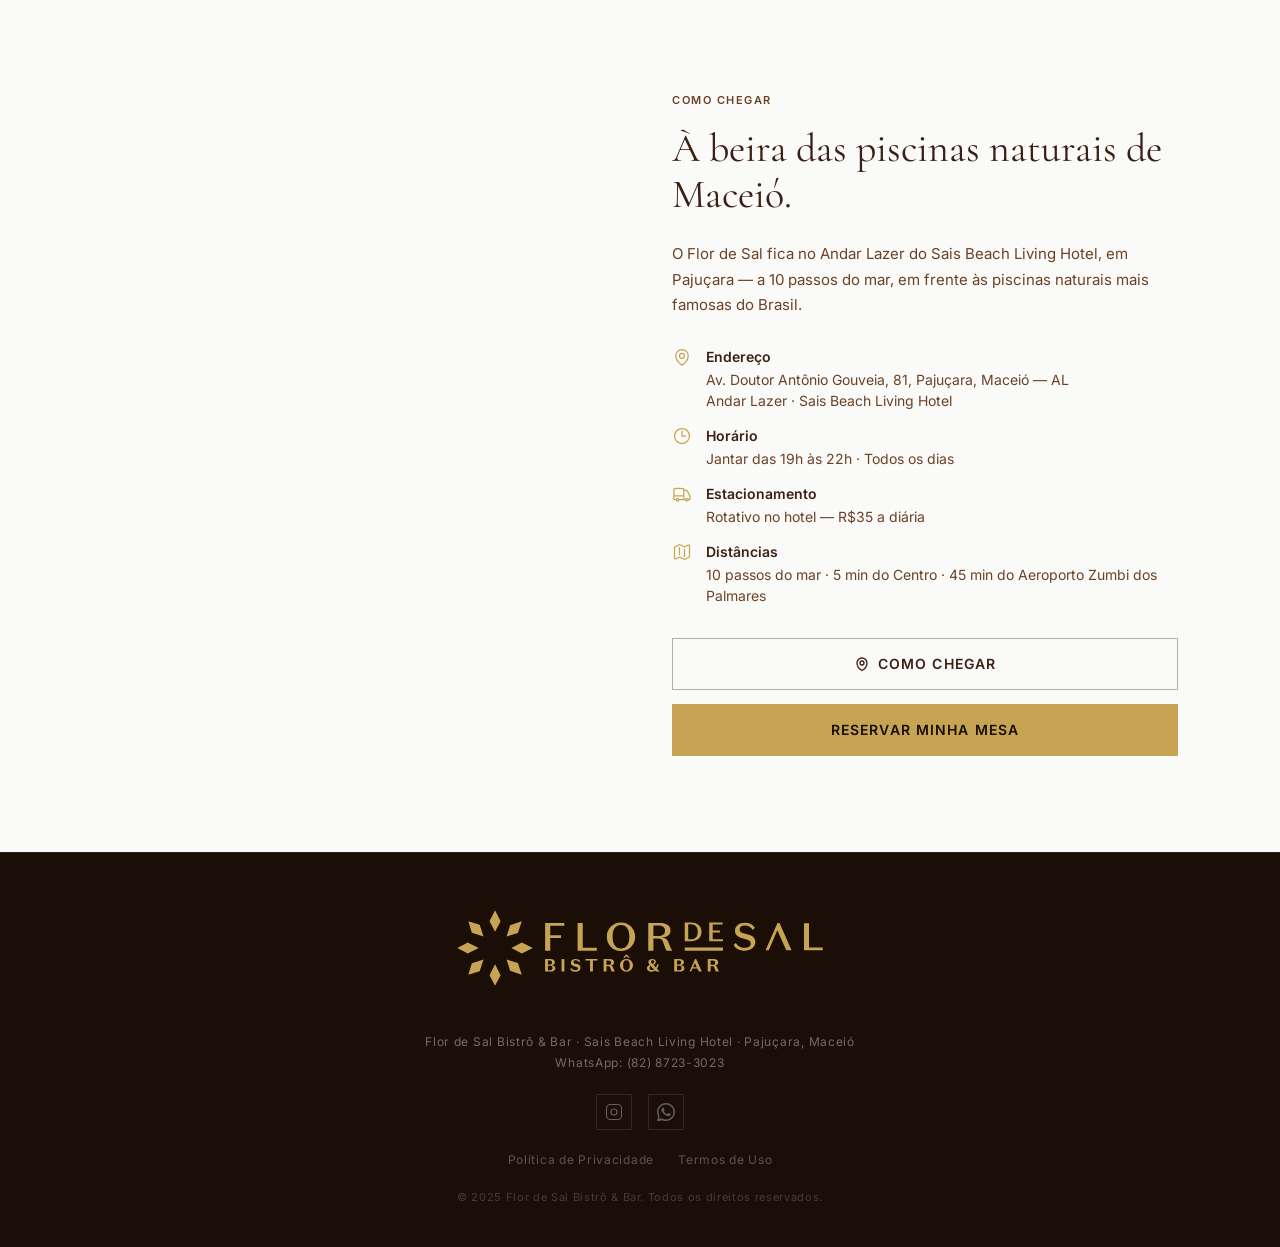
==== commit f3212fb0: "Hero vídeo + remove CTA final + aumenta logo no footer - Hero: foto trocada por vídeo MP4 (9.8MB, au" ====
--- a/index.html
+++ b/index.html
@@ -311,13 +311,41 @@
       inset: 0;
       background: var(--fs-escuro);
     }
-    .hero__bg img {
+    .hero__bg img,
+    .hero__bg video {
       width: 100%;
       height: 100%;
       object-fit: cover;
       object-position: center;
       opacity: 0.55;
     }
+    .hero__audio-toggle {
+      position: absolute;
+      bottom: clamp(1.5rem, 4vw, 2.5rem);
+      right: var(--fs-gutter);
+      z-index: 4;
+      width: 44px;
+      height: 44px;
+      border-radius: 50%;
+      background: rgba(10,6,2,0.55);
+      border: 1px solid rgba(199,164,83,0.4);
+      color: var(--fs-dourado);
+      cursor: pointer;
+      display: inline-flex;
+      align-items: center;
+      justify-content: center;
+      transition: background var(--fs-transition-base), border-color var(--fs-transition-base);
+      backdrop-filter: blur(6px);
+      -webkit-backdrop-filter: blur(6px);
+    }
+    .hero__audio-toggle:hover {
+      background: rgba(10,6,2,0.8);
+      border-color: var(--fs-dourado);
+    }
+    .hero__audio-toggle svg { width: 18px; height: 18px; }
+    .hero__audio-toggle .icon-on { display: none; }
+    .hero__audio-toggle.is-on .icon-on { display: block; }
+    .hero__audio-toggle.is-on .icon-off { display: none; }
     .hero__bg::after {
       content: '';
       position: absolute;
@@ -1174,62 +1202,6 @@
       .localizacao__map iframe { height: 220px; }
     }
 
-    /* ── S09 CTA FINAL ───────────────────────────────── */
-    .cta-final {
-      background: var(--fs-escuro);
-      padding: var(--fs-section-y) 0;
-      text-align: center;
-    }
-
-    .cta-final__inner {
-      max-width: 640px;
-      margin: 0 auto;
-    }
-
-    .cta-final__headline {
-      font-family: var(--fs-font-display);
-      font-size: clamp(2rem, 5vw, 3.25rem);
-      font-weight: 400;
-      color: var(--fs-branco);
-      line-height: 1.15;
-      margin-bottom: 1.25rem;
-    }
-    .cta-final__headline em {
-      font-style: italic;
-      color: var(--fs-dourado-200);
-    }
-
-    .cta-final__escassez {
-      font-size: var(--fs-text-badge);
-      letter-spacing: 0.12em;
-      text-transform: uppercase;
-      color: rgba(250,250,248,0.45);
-      margin-bottom: 1.25rem;
-    }
-
-    .cta-final__sub {
-      font-size: var(--fs-text-sub);
-      color: rgba(250,250,248,0.6);
-      line-height: 1.6;
-      margin-bottom: 2.5rem;
-      font-style: italic;
-      font-family: var(--fs-font-display);
-    }
-
-    .cta-final__btn { min-width: 280px; }
-
-    .cta-final__credencial {
-      margin-top: 2rem;
-      font-size: var(--fs-text-micro);
-      letter-spacing: 0.1em;
-      text-transform: uppercase;
-      color: rgba(250,250,248,0.3);
-    }
-
-    @media (max-width: 480px) {
-      .cta-final__btn { width: 100%; }
-    }
-
     /* ── FOOTER ──────────────────────────────────────── */
     .footer {
       background: var(--fs-escuro);
@@ -1245,7 +1217,12 @@
       text-align: center;
     }
 
-    .footer__logo { height: 28px; width: auto; opacity: 0.7; }
+    .footer__logo {
+      height: clamp(72px, 9vw, 110px);
+      width: auto;
+      opacity: 1;
+      margin-bottom: 0.5rem;
+    }
 
     .footer__info {
       font-size: var(--fs-text-micro);
@@ -1361,13 +1338,31 @@
     <!-- ── S01 HERO ──────────────────────────────────── -->
     <section class="hero" id="hero" aria-label="Apresentação">
       <div class="hero__bg">
-        <img
-          src="assets/hero-ambiente.jpg"
-          alt="Ambiente do Flor de Sal Bistrô &amp; Bar — Sais Beach Living Hotel, Maceió"
-          loading="eager"
-          fetchpriority="high"
-        />
+        <video
+          id="heroVideo"
+          src="assets/hero-video.mp4"
+          poster="assets/hero-poster.jpg"
+          autoplay
+          muted
+          loop
+          playsinline
+          preload="auto"
+          aria-label="Vídeo de apresentação do Flor de Sal Bistrô e Bar"
+        ></video>
       </div>
+
+      <button type="button" class="hero__audio-toggle" id="heroAudioToggle" aria-label="Ativar som do vídeo" aria-pressed="false">
+        <svg class="icon-off" xmlns="http://www.w3.org/2000/svg" viewBox="0 0 24 24" fill="none" stroke="currentColor" stroke-width="2" stroke-linecap="round" stroke-linejoin="round" aria-hidden="true">
+          <polygon points="11 5 6 9 2 9 2 15 6 15 11 19 11 5"></polygon>
+          <line x1="23" y1="9" x2="17" y2="15"></line>
+          <line x1="17" y1="9" x2="23" y2="15"></line>
+        </svg>
+        <svg class="icon-on" xmlns="http://www.w3.org/2000/svg" viewBox="0 0 24 24" fill="none" stroke="currentColor" stroke-width="2" stroke-linecap="round" stroke-linejoin="round" aria-hidden="true">
+          <polygon points="11 5 6 9 2 9 2 15 6 15 11 19 11 5"></polygon>
+          <path d="M15.54 8.46a5 5 0 0 1 0 7.07"></path>
+          <path d="M19.07 4.93a10 10 0 0 1 0 14.14"></path>
+        </svg>
+      </button>
 
       <a href="#hero" class="hero__logo-wrap" aria-label="Flor de Sal">
         <img
@@ -1870,38 +1865,6 @@
                 rel="noopener"
               >Reservar minha mesa</a>
             </div>
-          </div>
-        </div>
-      </div>
-    </section>
-
-    <!-- ── S09 CTA FINAL ─────────────────────────────── -->
-    <section class="cta-final" id="cta-final" aria-label="Reserve sua mesa">
-      <div class="container">
-        <div class="cta-final__inner">
-          <div data-animate>
-            <p class="cta-final__escassez">34 lugares · Jantar das 19h às 22h · Reserva obrigatória</p>
-            <h2 class="cta-final__headline">
-              Uma mesa com vista para as<br>
-              <em>piscinas naturais.</em>
-            </h2>
-            <p class="cta-final__sub">
-              O Flor de Sal não é para todos — é para quem escolhe com cuidado onde passa a noite.
-            </p>
-            <a
-              href="https://wa.me/558287233023?text=Olá%2C+gostaria+de+fazer+uma+reserva+no+Flor+de+Sal+Bistrô+%26+Bar."
-              class="btn btn--primary cta-final__btn"
-              target="_blank"
-              rel="noopener"
-            >
-              <svg xmlns="http://www.w3.org/2000/svg" width="18" height="18" viewBox="0 0 24 24" fill="currentColor" aria-hidden="true">
-                <path d="M17.472 14.382c-.297-.149-1.758-.867-2.03-.967-.273-.099-.471-.148-.67.15-.197.297-.767.966-.94 1.164-.173.199-.347.223-.644.075-.297-.15-1.255-.463-2.39-1.475-.883-.788-1.48-1.761-1.653-2.059-.173-.297-.018-.458.13-.606.134-.133.298-.347.446-.52.149-.174.198-.298.298-.497.099-.198.05-.371-.025-.52-.075-.149-.669-1.612-.916-2.207-.242-.579-.487-.5-.669-.51-.173-.008-.371-.01-.57-.01-.198 0-.52.074-.792.372-.272.297-1.04 1.016-1.04 2.479 0 1.462 1.065 2.875 1.213 3.074.149.198 2.096 3.2 5.077 4.487.709.306 1.262.489 1.694.625.712.227 1.36.195 1.871.118.571-.085 1.758-.719 2.006-1.413.248-.694.248-1.289.173-1.413-.074-.124-.272-.198-.57-.347z"/>
-                <path d="M12 0C5.373 0 0 5.373 0 12c0 2.135.559 4.14 1.535 5.876L.057 23.885a.5.5 0 0 0 .606.625l6.198-1.63A11.94 11.94 0 0 0 12 24c6.627 0 12-5.373 12-12S18.627 0 12 0zm0 22c-1.912 0-3.71-.504-5.265-1.385l-.378-.214-3.917 1.03 1.048-3.826-.23-.37A9.96 9.96 0 0 1 2 12C2 6.477 6.477 2 12 2s10 4.477 10 10-4.477 10-10 10z"/>
-              </svg>
-              Reservar agora
-            </a>
-            <span class="btn-microcopy" style="color:rgba(250,250,248,0.4);display:block;text-align:center;margin-top:0.875rem;">Uma mensagem. Confirmação em até 5 minutos.</span>
-            <p class="cta-final__credencial">Melhor Chef Banqueteiro do Brasil · Prazeres da Mesa · 2018 e 2022</p>
           </div>
         </div>
       </div>
@@ -1964,8 +1927,6 @@
     // ── Sticky header após scroll do hero ────────────────
     const header = document.getElementById('site-header');
     const hero   = document.querySelector('.hero');
-    const fab    = document.getElementById('sticky-fab');
-    const ctaFinal = document.querySelector('.cta-final');
 
     const headerObserver = new IntersectionObserver(
       ([entry]) => header.classList.toggle('is-visible', !entry.isIntersecting),
@@ -1973,13 +1934,18 @@
     );
     if (hero) headerObserver.observe(hero);
 
-    // ── Oculta FAB quando CTA final está visível ──────────
-    if (fab && ctaFinal) {
-      const fabObserver = new IntersectionObserver(
-        ([entry]) => fab.classList.toggle('is-hidden', entry.isIntersecting),
-        { threshold: 0.3 }
-      );
-      fabObserver.observe(ctaFinal);
+    // ── Hero video: toggle de áudio ─────────────────────
+    const heroVideo = document.getElementById('heroVideo');
+    const heroAudioBtn = document.getElementById('heroAudioToggle');
+    if (heroVideo && heroAudioBtn) {
+      heroAudioBtn.addEventListener('click', () => {
+        heroVideo.muted = !heroVideo.muted;
+        const on = !heroVideo.muted;
+        heroAudioBtn.classList.toggle('is-on', on);
+        heroAudioBtn.setAttribute('aria-pressed', on ? 'true' : 'false');
+        heroAudioBtn.setAttribute('aria-label', on ? 'Desativar som do vídeo' : 'Ativar som do vídeo');
+        if (on) heroVideo.play().catch(() => {});
+      });
     }
 
     // ── Animate-in via IntersectionObserver ──────────────
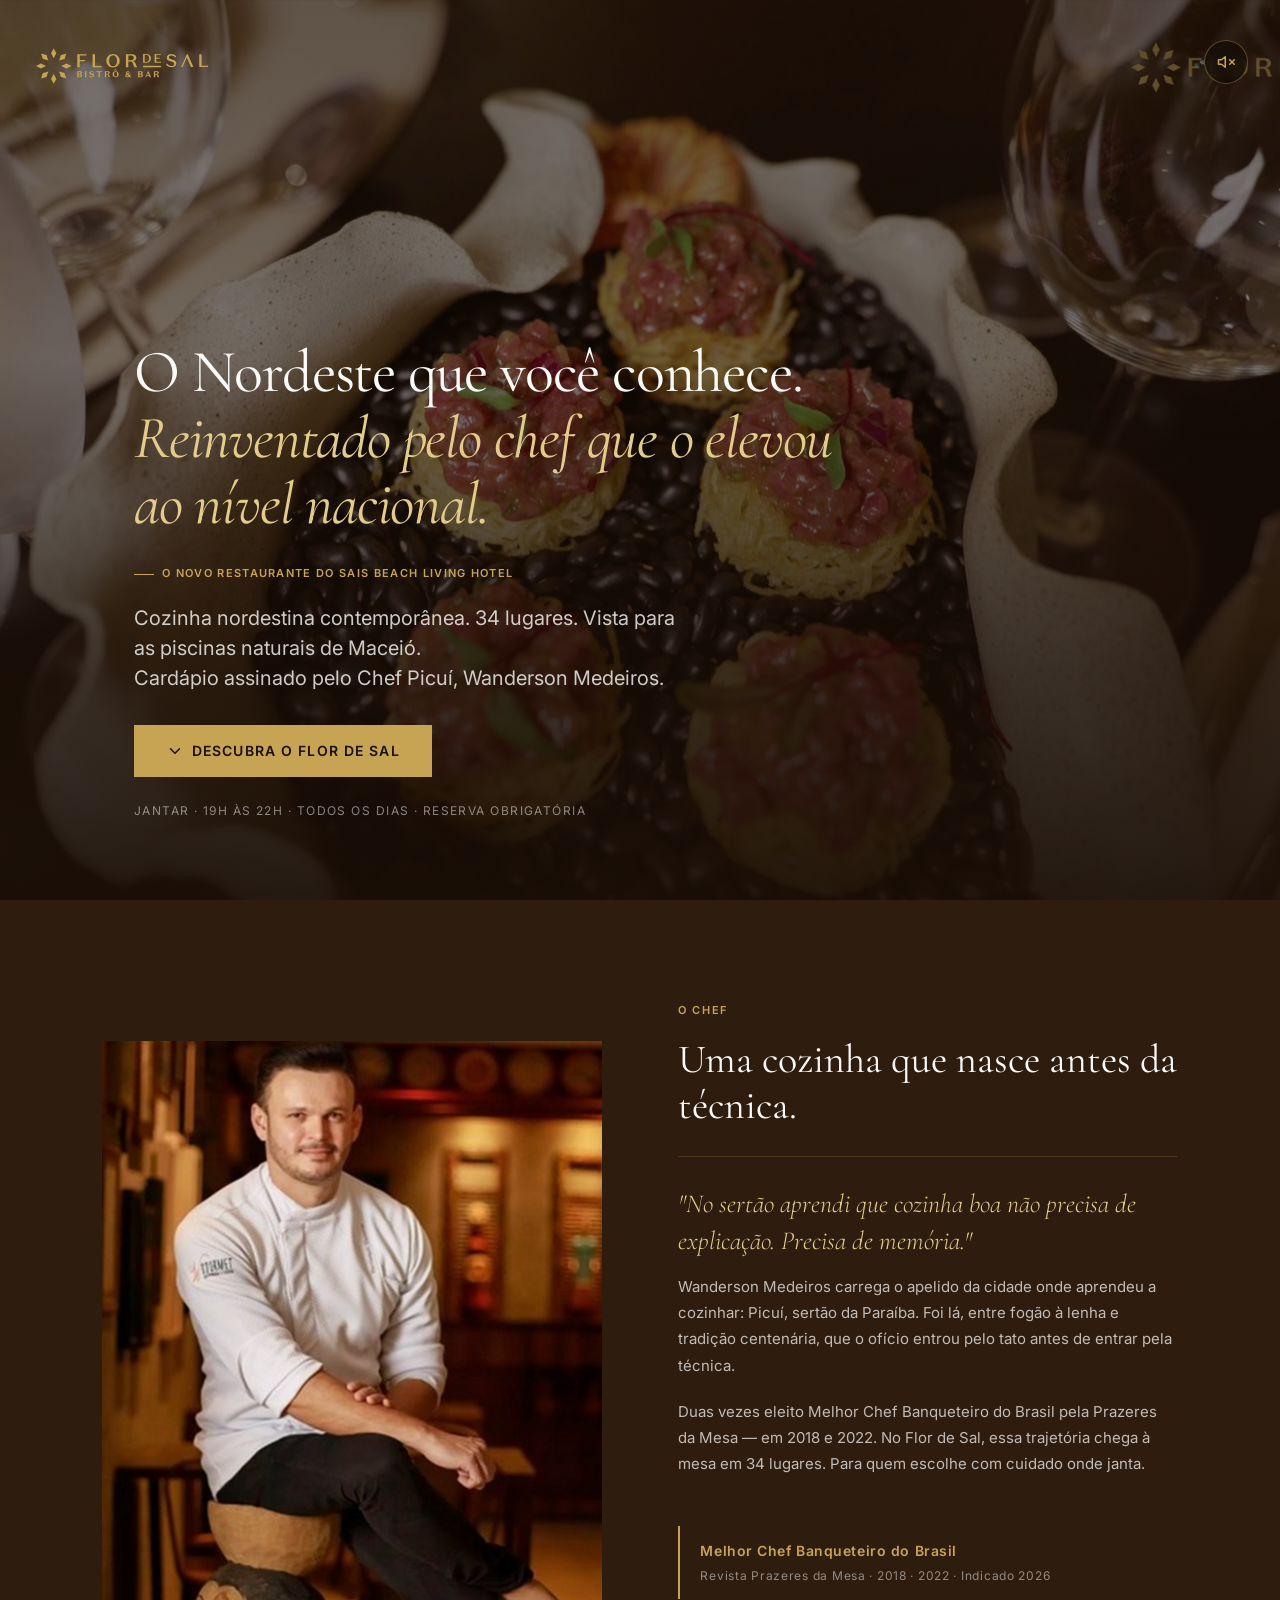
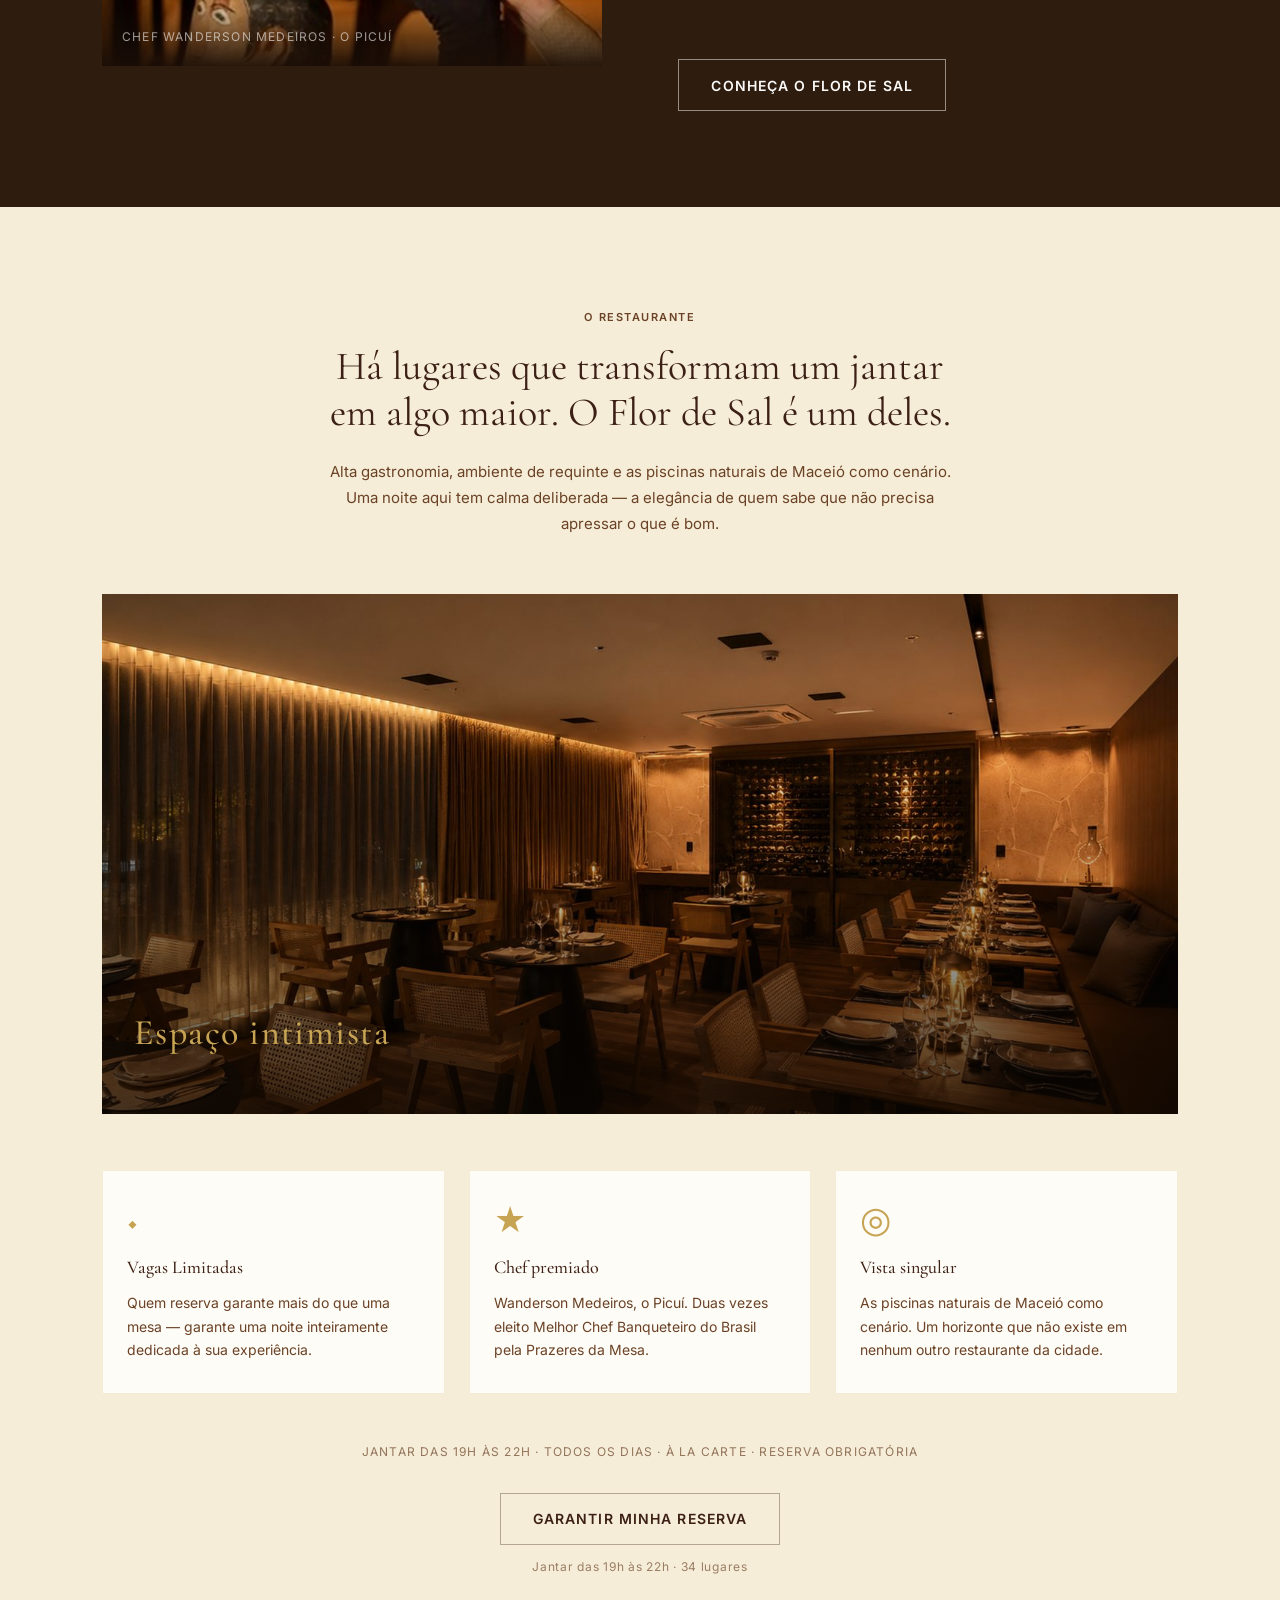
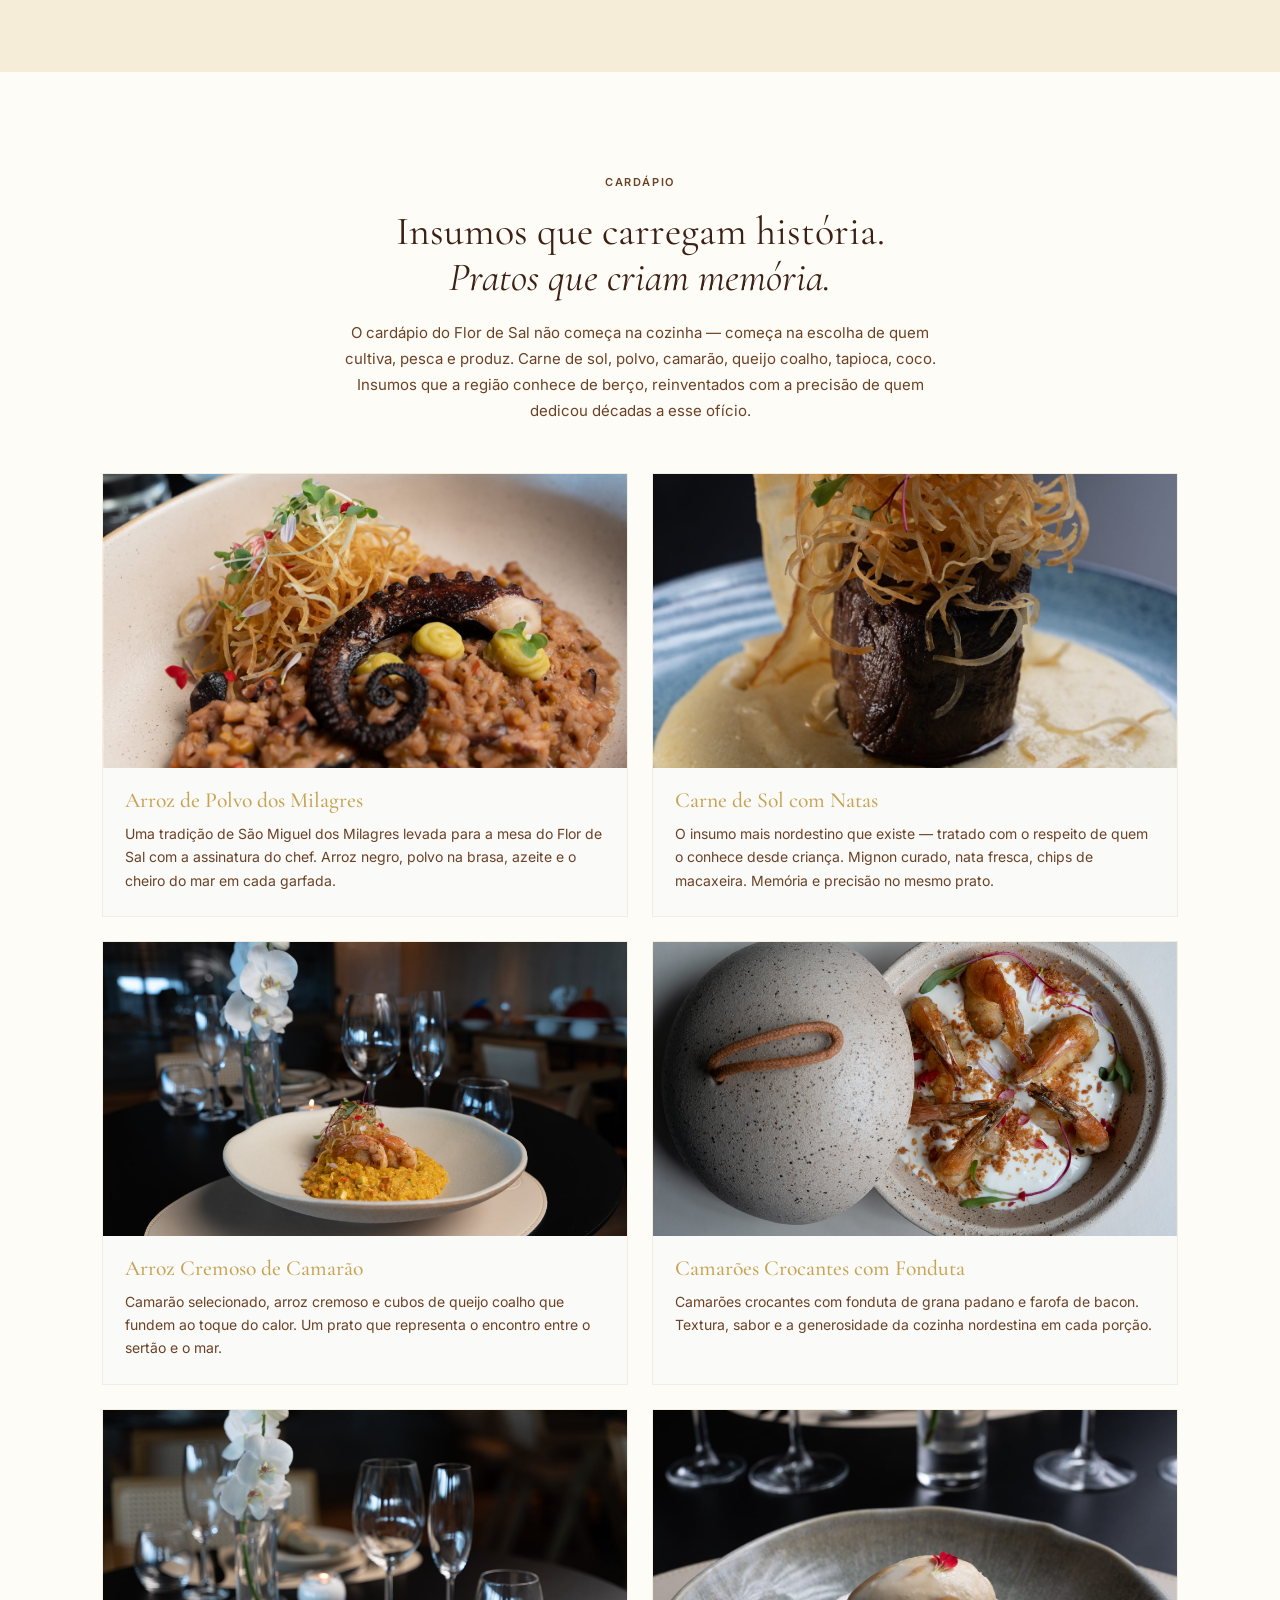
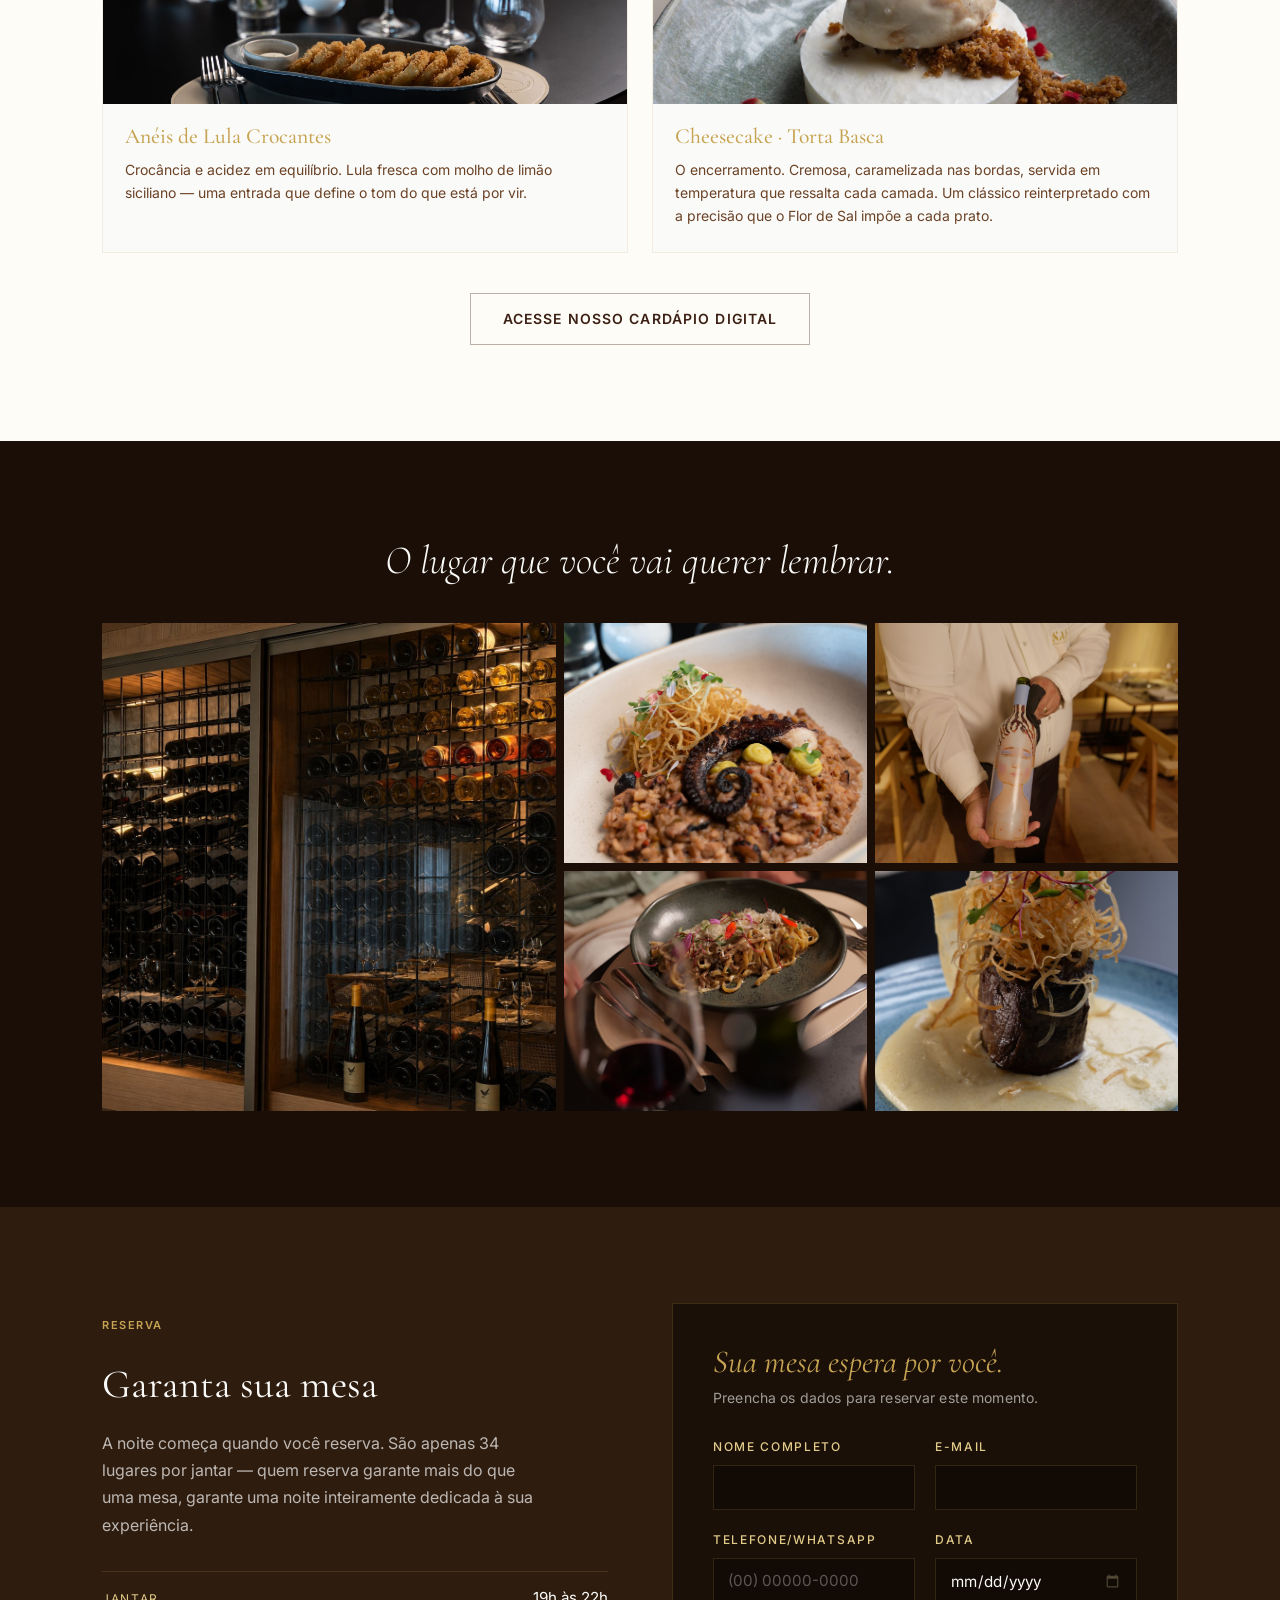
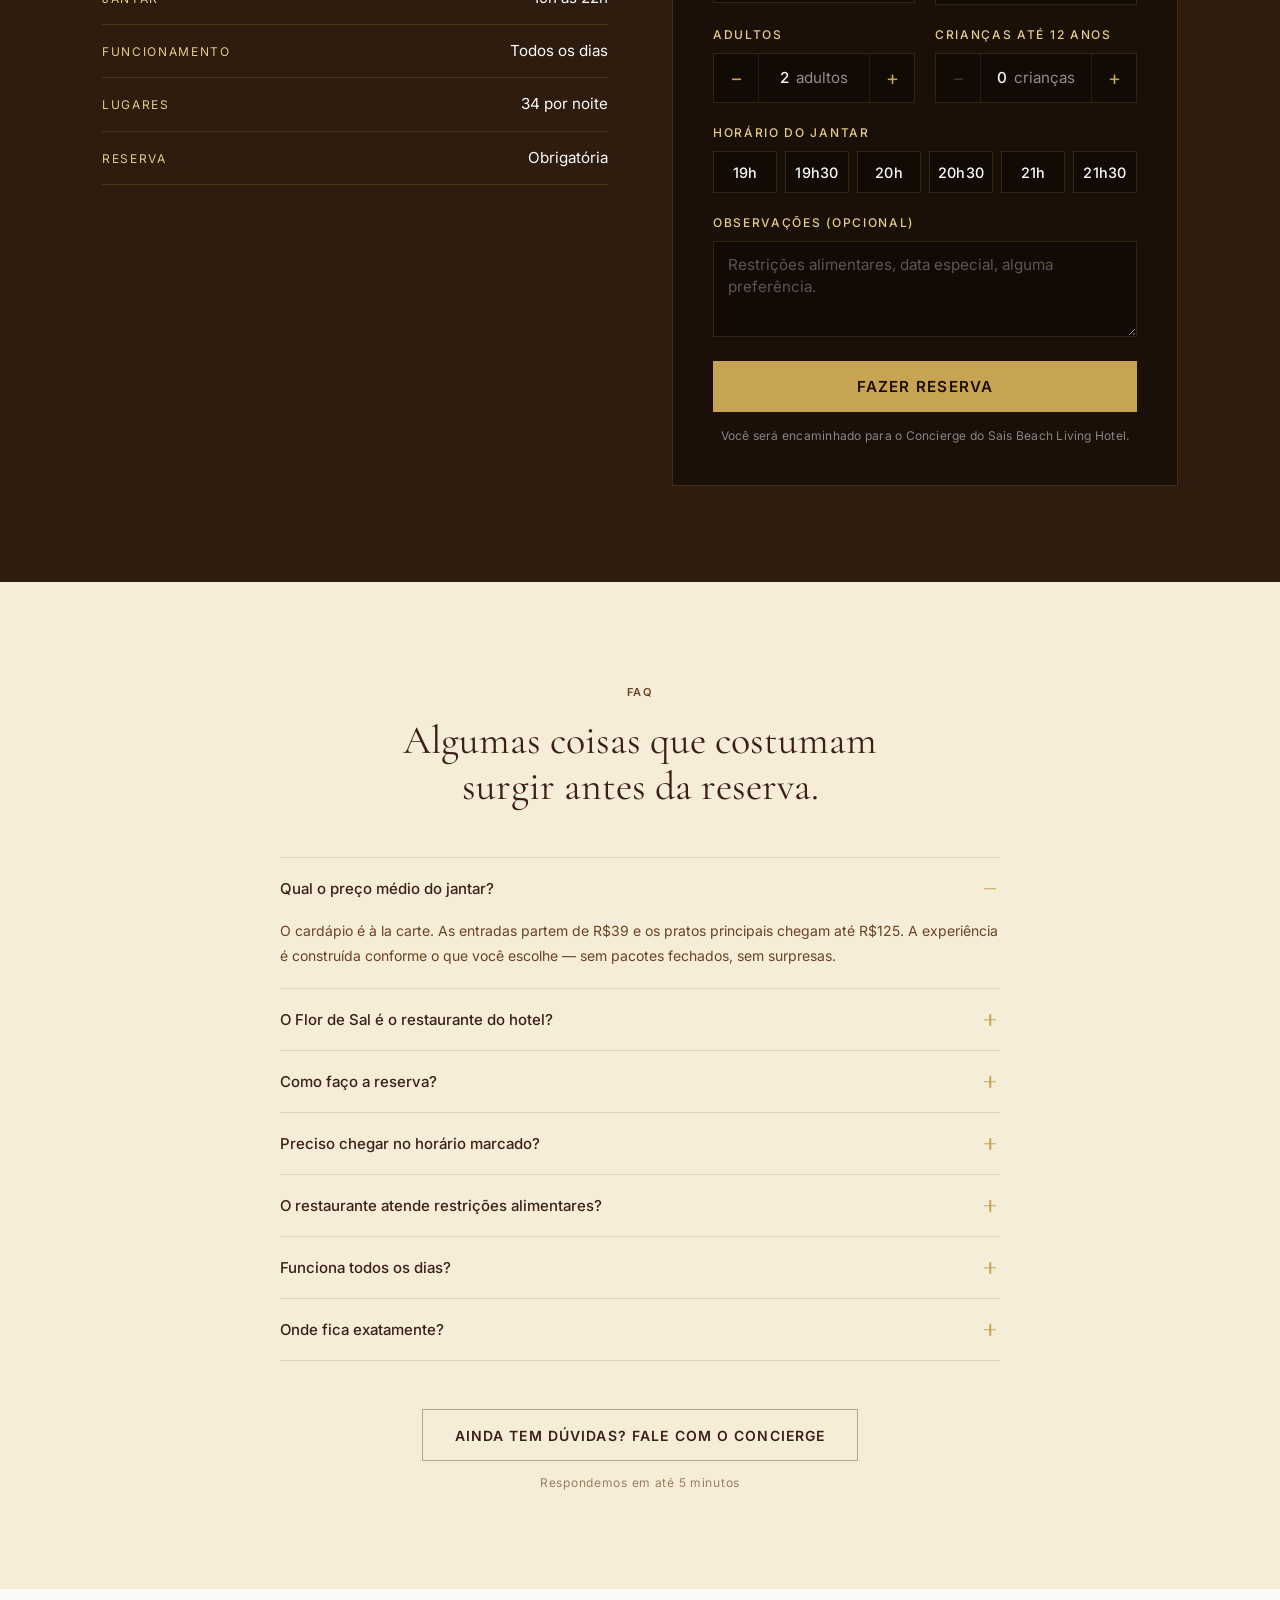
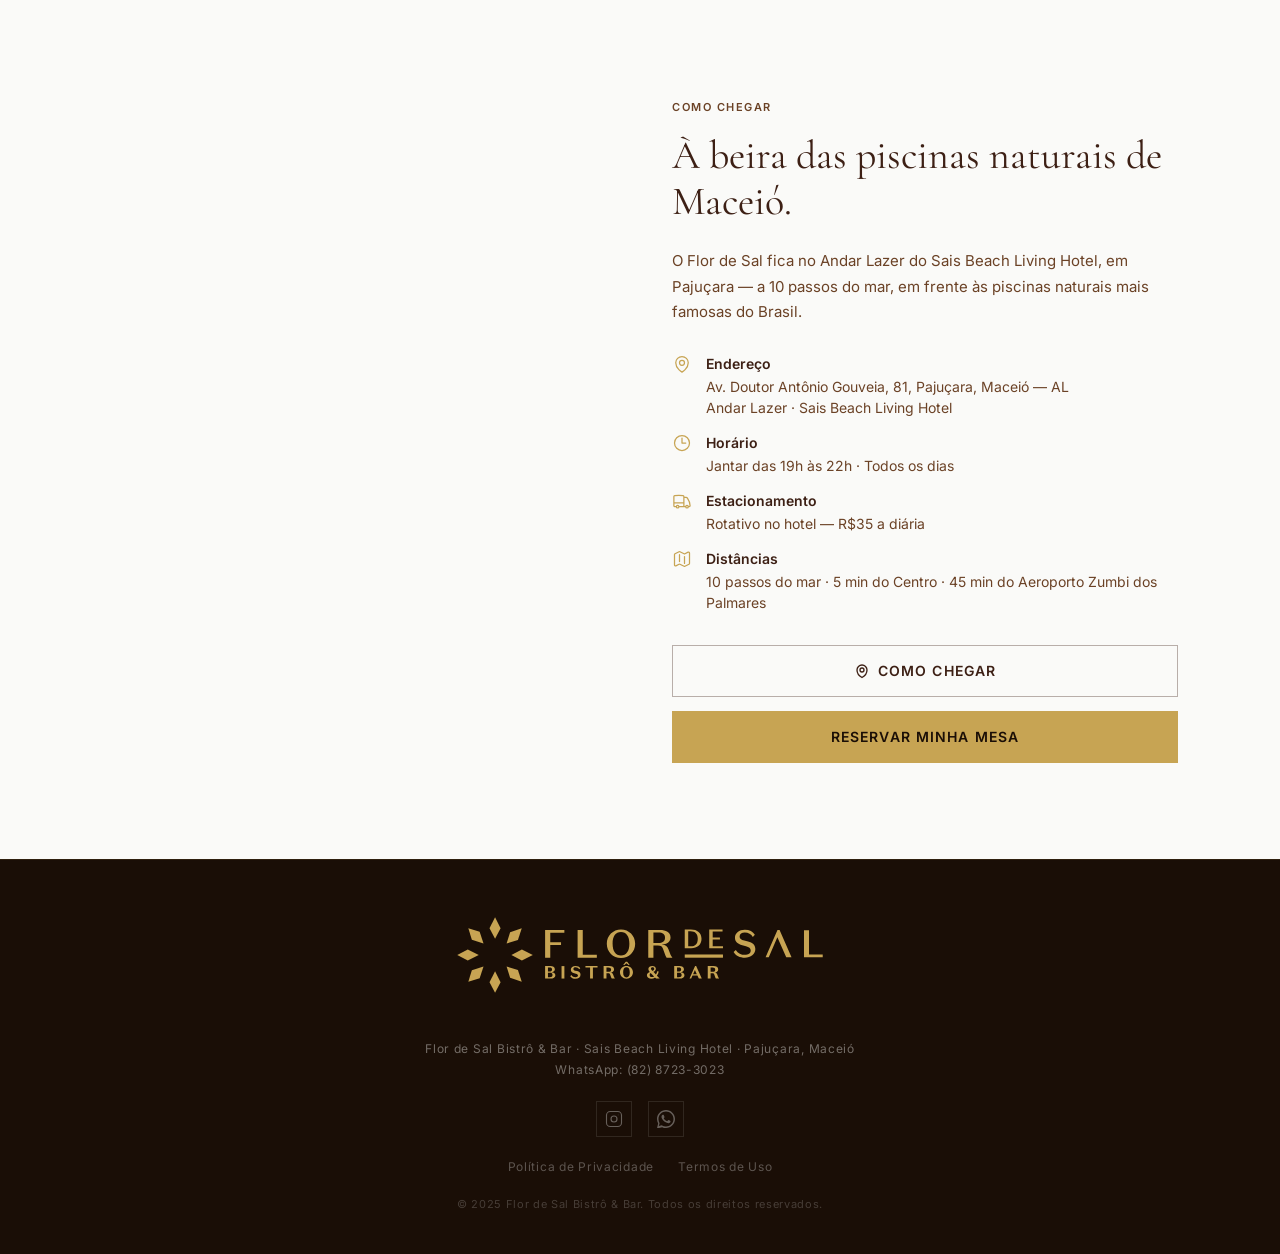
==== commit 53785369: "Mobile: revisão completa de alinhamentos e correções de imperfeições - Hero: botão de áudio movido p" ====
--- a/index.html
+++ b/index.html
@@ -153,7 +153,7 @@
       justify-content: center;
       gap: 0.5rem;
       min-height: 52px;
-      padding: 0 2rem;
+      padding: 0.75rem 2rem;
       font-family: var(--fs-font-body);
       font-size: var(--fs-text-caption);
       font-weight: 600;
@@ -163,6 +163,10 @@
       transition: all var(--fs-transition-base);
       border: none;
       text-decoration: none;
+      text-align: center;
+      line-height: 1.25;
+      white-space: normal;
+      max-width: 100%;
     }
     .btn--primary {
       background: var(--fs-dourado);
@@ -266,6 +270,9 @@
 
     @media (max-width: 768px) {
       .site-header__nav { display: none; }
+      .site-header__inner { gap: 1rem; padding: 0.75rem var(--fs-gutter); }
+      .site-header__cta { padding: 0.55rem 0.9rem; font-size: 0.65rem; letter-spacing: 0.08em; }
+      .site-header__logo { height: 26px; }
     }
 
     /* ── STICKY WHATSAPP FAB (mobile) ────────────────── */
@@ -321,7 +328,7 @@
     }
     .hero__audio-toggle {
       position: absolute;
-      bottom: clamp(1.5rem, 4vw, 2.5rem);
+      top: clamp(1.5rem, 4vw, 2.5rem);
       right: var(--fs-gutter);
       z-index: 4;
       width: 44px;
@@ -431,7 +438,11 @@
 
     @media (max-width: 600px) {
       .hero__content { max-width: 100%; }
-      .hero__cta-wrap .btn { width: 100%; }
+      .hero__cta-wrap { width: 100%; }
+      .hero__cta-wrap .btn { width: 100%; display: flex; }
+      .hero__h1 { letter-spacing: -0.015em; word-break: break-word; hyphens: auto; }
+      .hero__sub br { display: none; }
+      .hero__info { line-height: 1.6; }
     }
 
     /* ── S02 CHEF ────────────────────────────────────── */
@@ -733,8 +744,9 @@
     }
     .cardapio__cta { text-align: center; }
 
-    @media (max-width: 600px) {
-      .cardapio__grid { grid-template-columns: 1fr; }
+    @media (max-width: 768px) {
+      .cardapio__grid { grid-template-columns: 1fr; gap: 1.25rem; }
+      .cardapio__cta .btn { width: 100%; max-width: 360px; display: flex; }
     }
 
     /* ── S05 GALERIA ─────────────────────────────────── */
@@ -791,13 +803,19 @@
         gap: 0.5rem;
         scroll-snap-type: x mandatory;
         -webkit-overflow-scrolling: touch;
+        padding-bottom: 0.25rem;
+        scroll-padding-left: var(--fs-gutter);
+      }
+      .galeria__grid::after {
+        content: '';
+        flex: 0 0 var(--fs-gutter);
       }
       .galeria__item {
-        flex: 0 0 80vw;
+        flex: 0 0 82vw;
         scroll-snap-align: start;
         aspect-ratio: 4/3;
       }
-      .galeria__item:first-child { flex: 0 0 80vw; }
+      .galeria__item:first-child { flex: 0 0 82vw; }
     }
 
     /* ── S06 COMO FUNCIONA ───────────────────────────── */
@@ -853,7 +871,8 @@
       display: flex;
       justify-content: space-between;
       align-items: baseline;
-      gap: 1rem;
+      flex-wrap: wrap;
+      gap: 0.25rem 1rem;
       padding: 0.875rem 0;
       border-bottom: 1px solid rgba(199,164,83,0.18);
     }
@@ -973,14 +992,19 @@
       display: flex;
       align-items: center;
       justify-content: center;
+      gap: 0.4rem;
       color: var(--fs-branco);
       font-weight: 500;
       font-size: 0.95rem;
       border-left: 1px solid rgba(199,164,83,0.12);
       border-right: 1px solid rgba(199,164,83,0.12);
-      padding: 0.75rem 0;
-    }
-    .stepper__suffix { color: rgba(250,250,248,0.55); margin-left: 0.4rem; font-weight: 400; }
+      padding: 0.75rem 0.5rem;
+      min-width: 0;
+      overflow: hidden;
+      text-overflow: ellipsis;
+      white-space: nowrap;
+    }
+    .stepper__suffix { color: rgba(250,250,248,0.55); font-weight: 400; }
 
     .time-slots {
       display: grid;
@@ -1043,8 +1067,14 @@
       .reserva-block__text { max-width: none; }
     }
     @media (max-width: 640px) {
+      .reserva-card { padding: 1.25rem; }
       .reserva-card__grid { grid-template-columns: 1fr; gap: 1.1rem; }
-      .time-slots { grid-template-columns: repeat(3, 1fr); }
+      .time-slots { grid-template-columns: repeat(3, 1fr); gap: 0.4rem; }
+      .time-slot { padding: 0.7rem 0.25rem; font-size: 0.85rem; }
+    }
+    @media (max-width: 360px) {
+      .time-slot { font-size: 0.8rem; padding: 0.6rem 0.2rem; }
+      .stepper { grid-template-columns: 40px 1fr 40px; }
     }
 
     /* ── S07 FAQ ─────────────────────────────────────── */
@@ -1089,6 +1119,7 @@
       cursor: pointer;
       background: none;
       border: none;
+      line-height: 1.4;
     }
     .faq__question:hover { color: var(--fs-terra); }
 
@@ -1927,12 +1958,22 @@
     // ── Sticky header após scroll do hero ────────────────
     const header = document.getElementById('site-header');
     const hero   = document.querySelector('.hero');
+    const fab    = document.getElementById('sticky-fab');
 
     const headerObserver = new IntersectionObserver(
       ([entry]) => header.classList.toggle('is-visible', !entry.isIntersecting),
       { threshold: 0.1 }
     );
     if (hero) headerObserver.observe(hero);
+
+    // ── Oculta FAB enquanto hero está visível (mobile) ───
+    if (fab && hero) {
+      const fabObserver = new IntersectionObserver(
+        ([entry]) => fab.classList.toggle('is-hidden', entry.isIntersecting),
+        { threshold: 0.4 }
+      );
+      fabObserver.observe(hero);
+    }
 
     // ── Hero video: toggle de áudio ─────────────────────
     const heroVideo = document.getElementById('heroVideo');
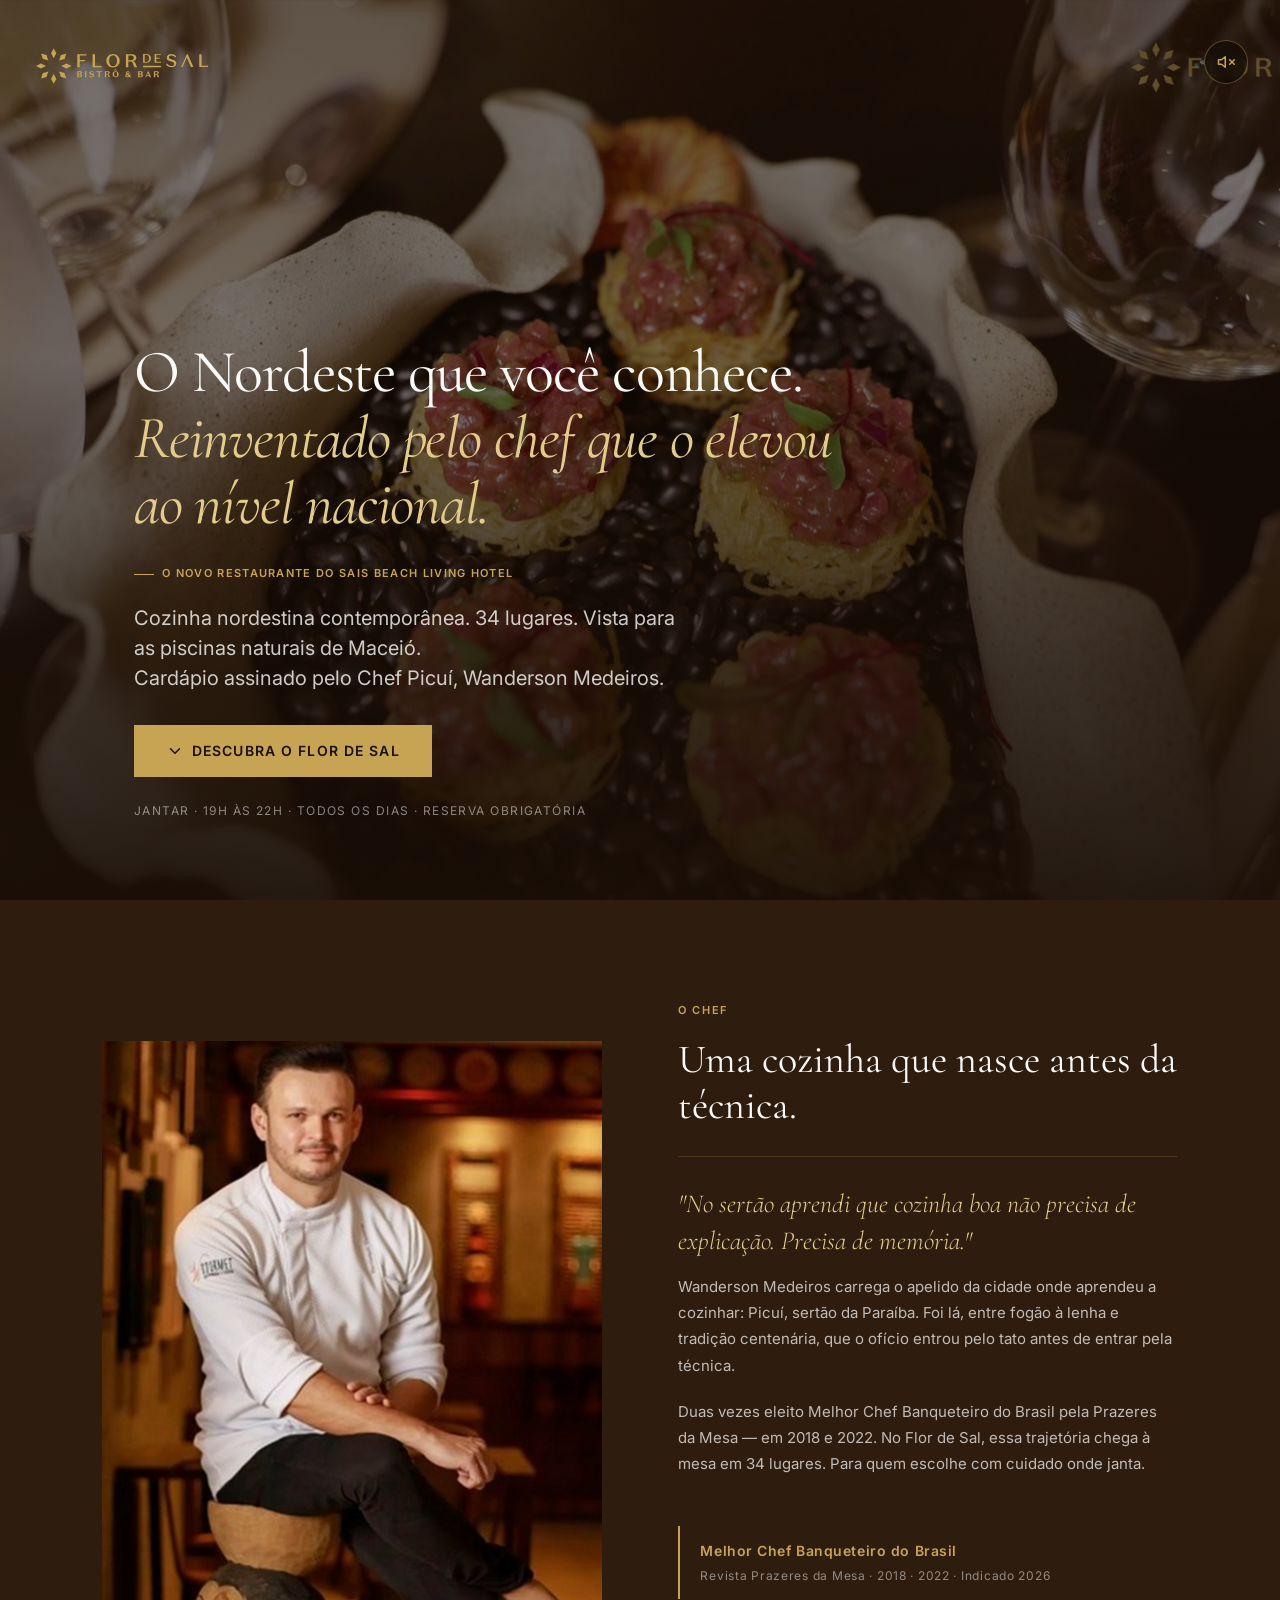
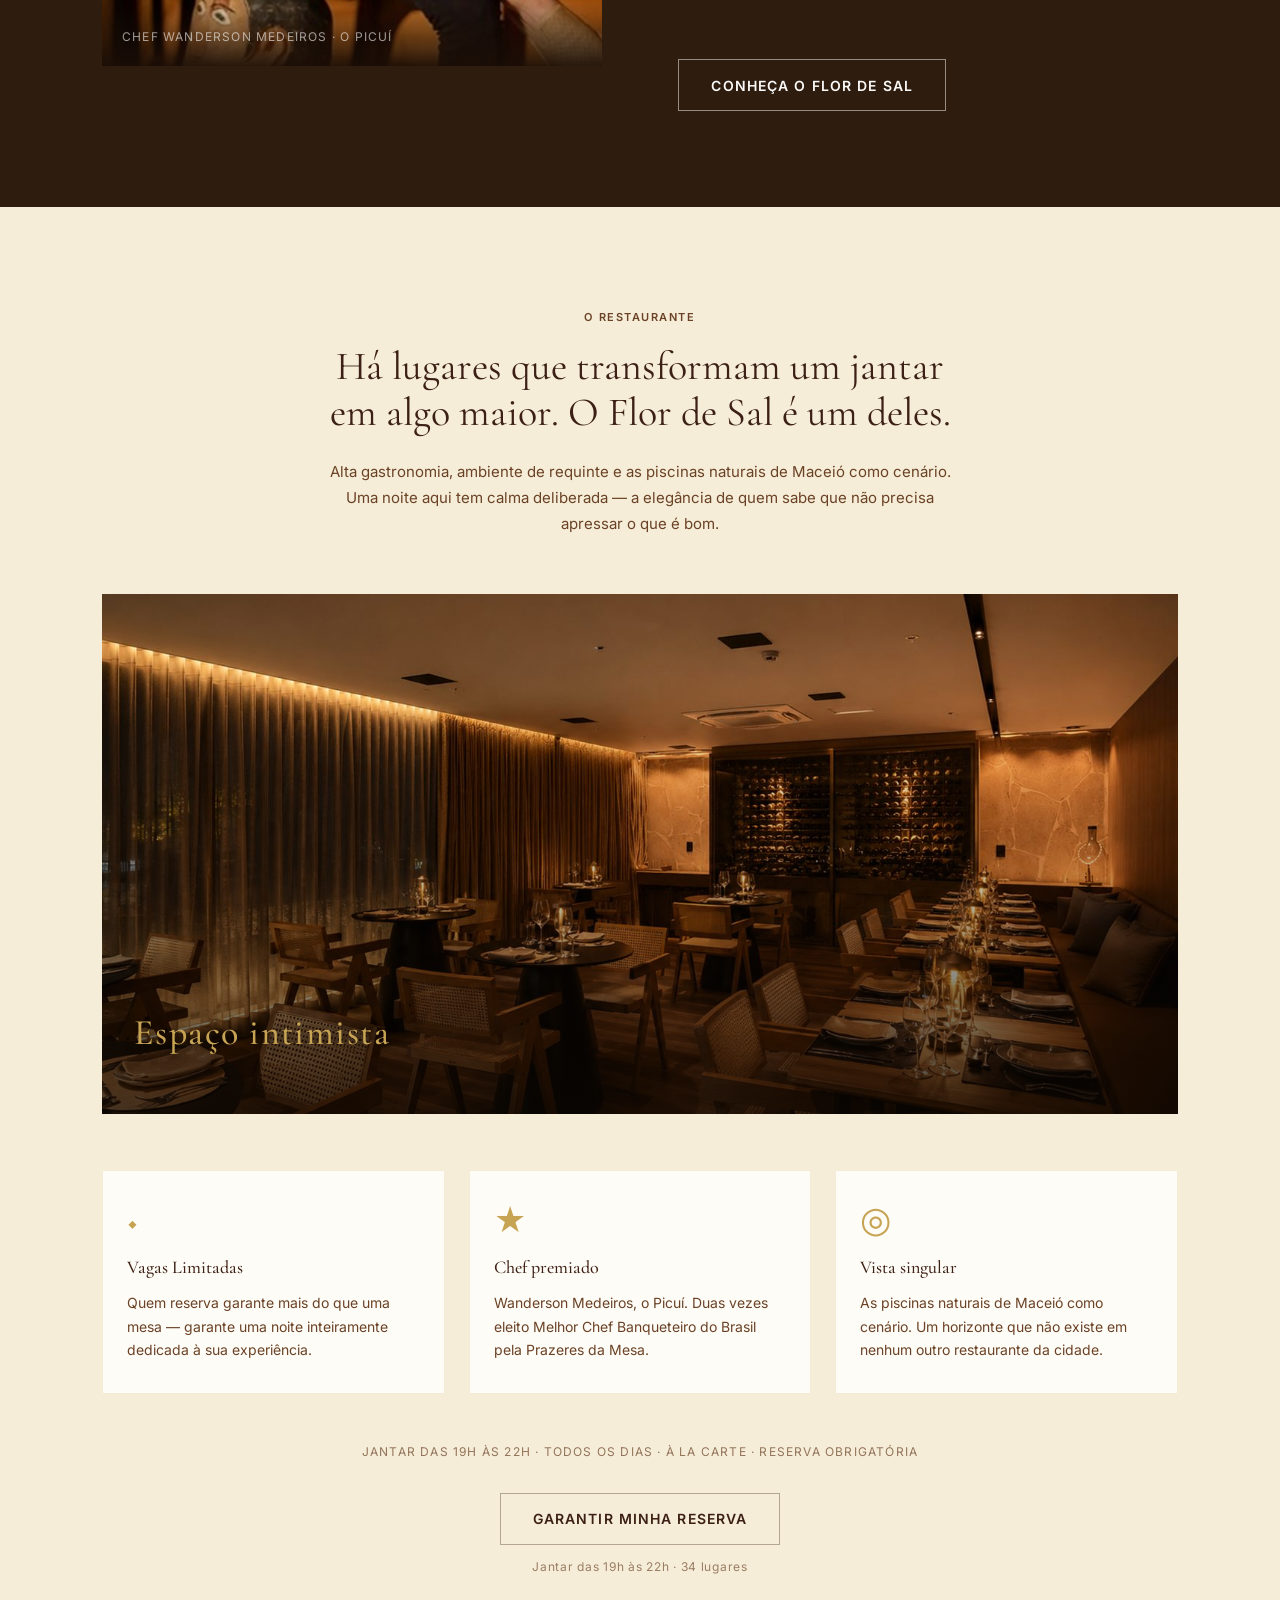
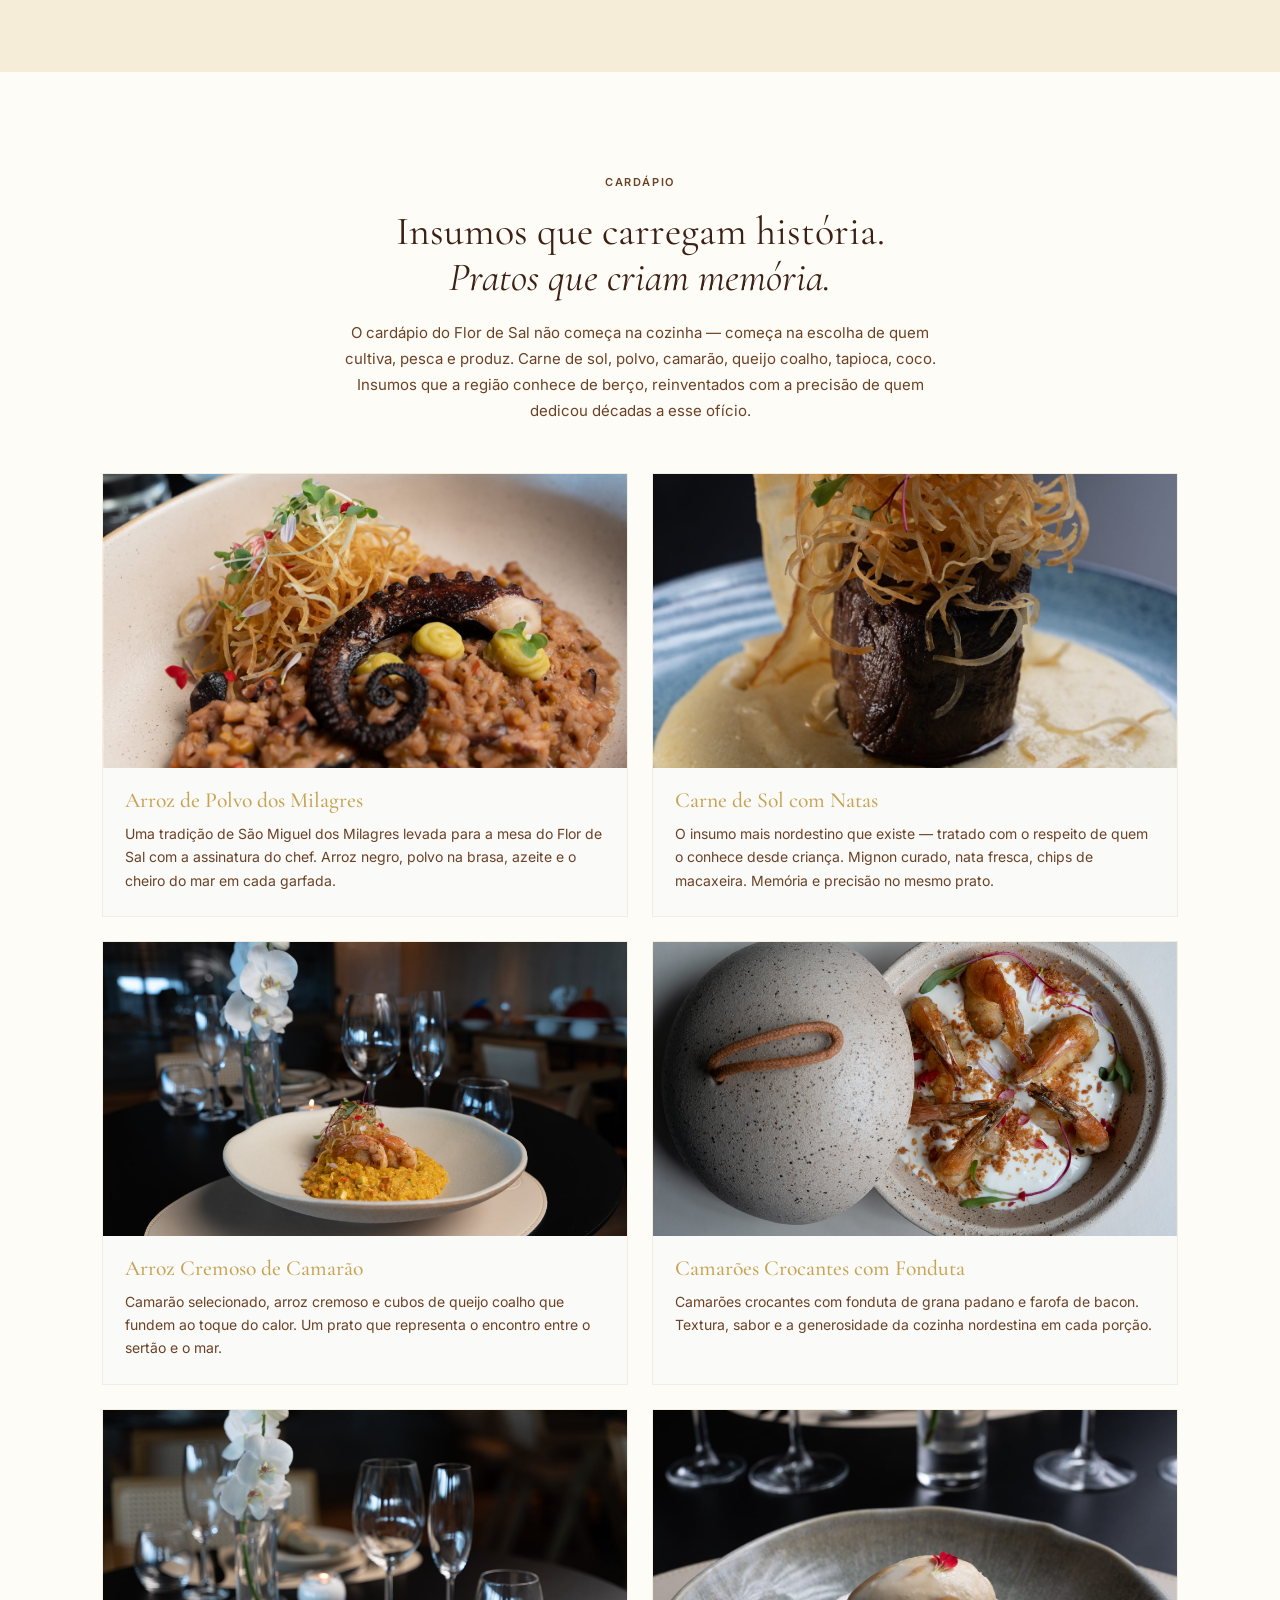
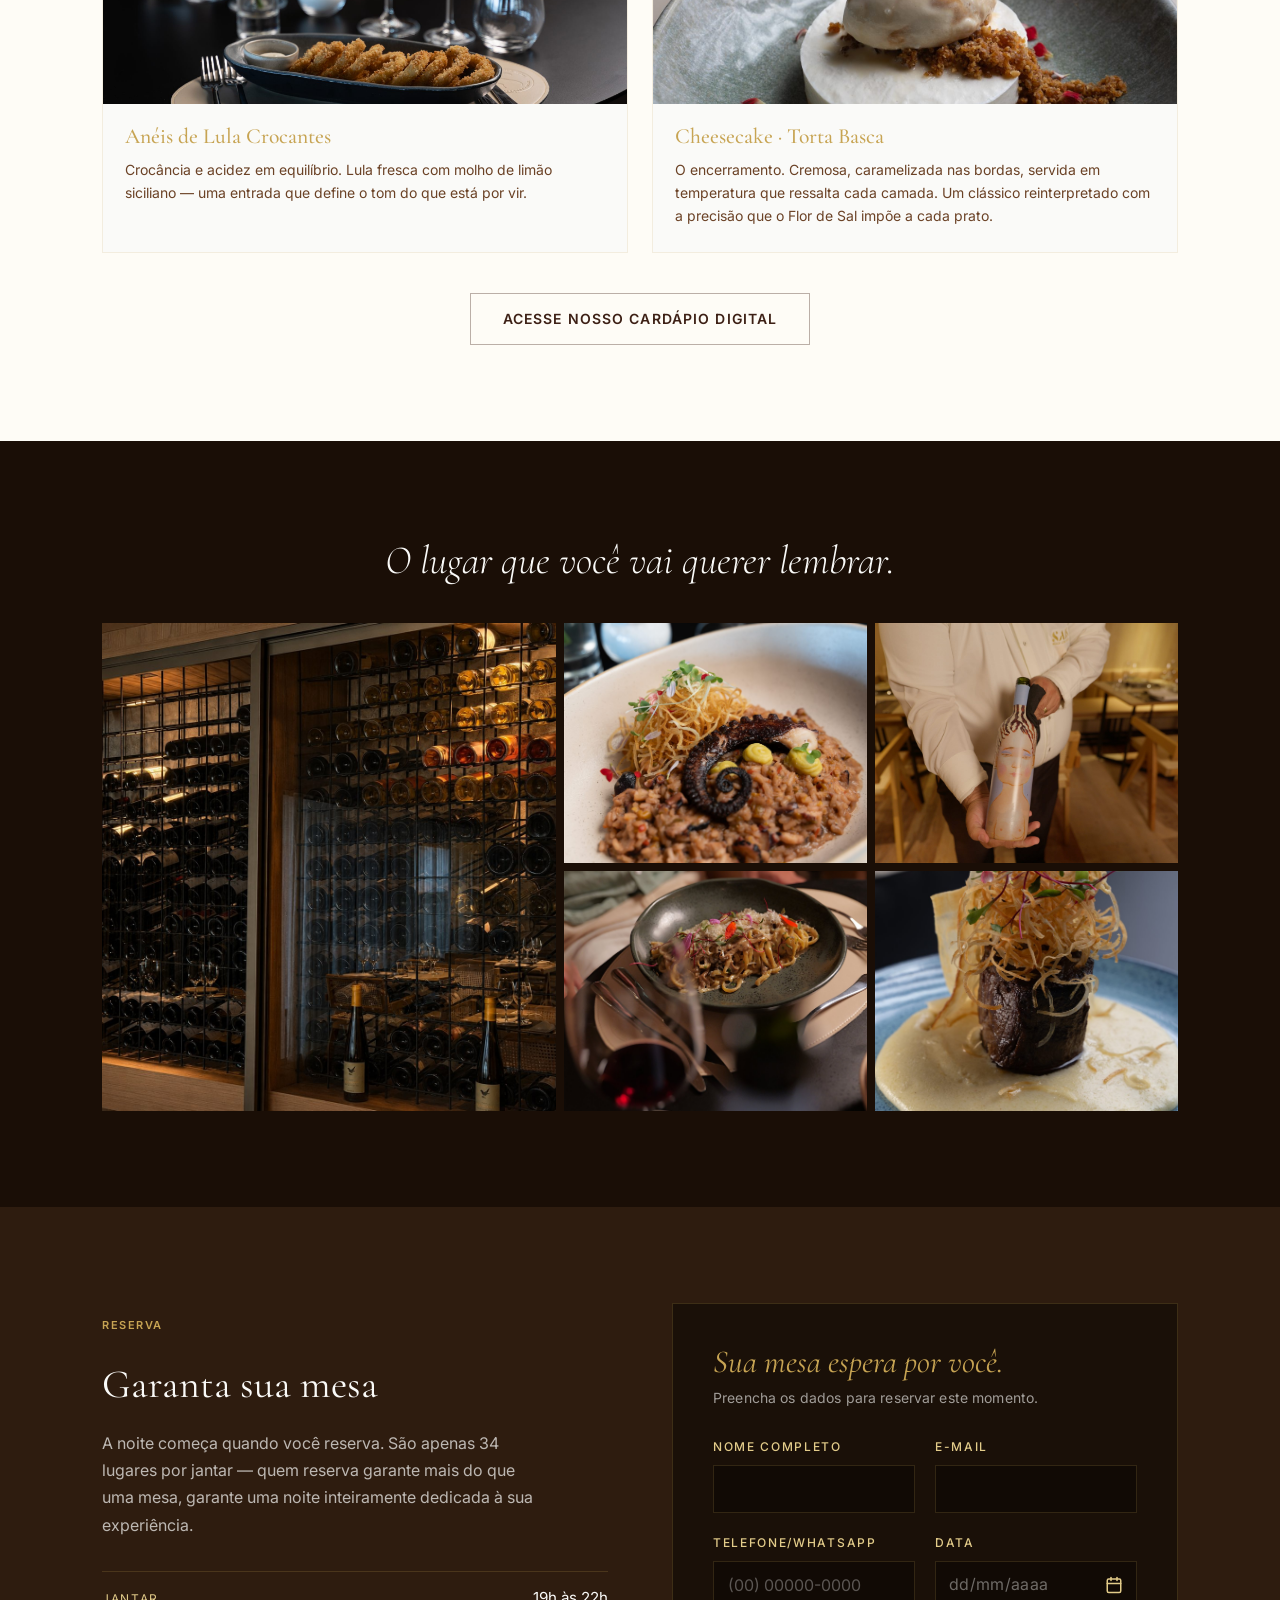
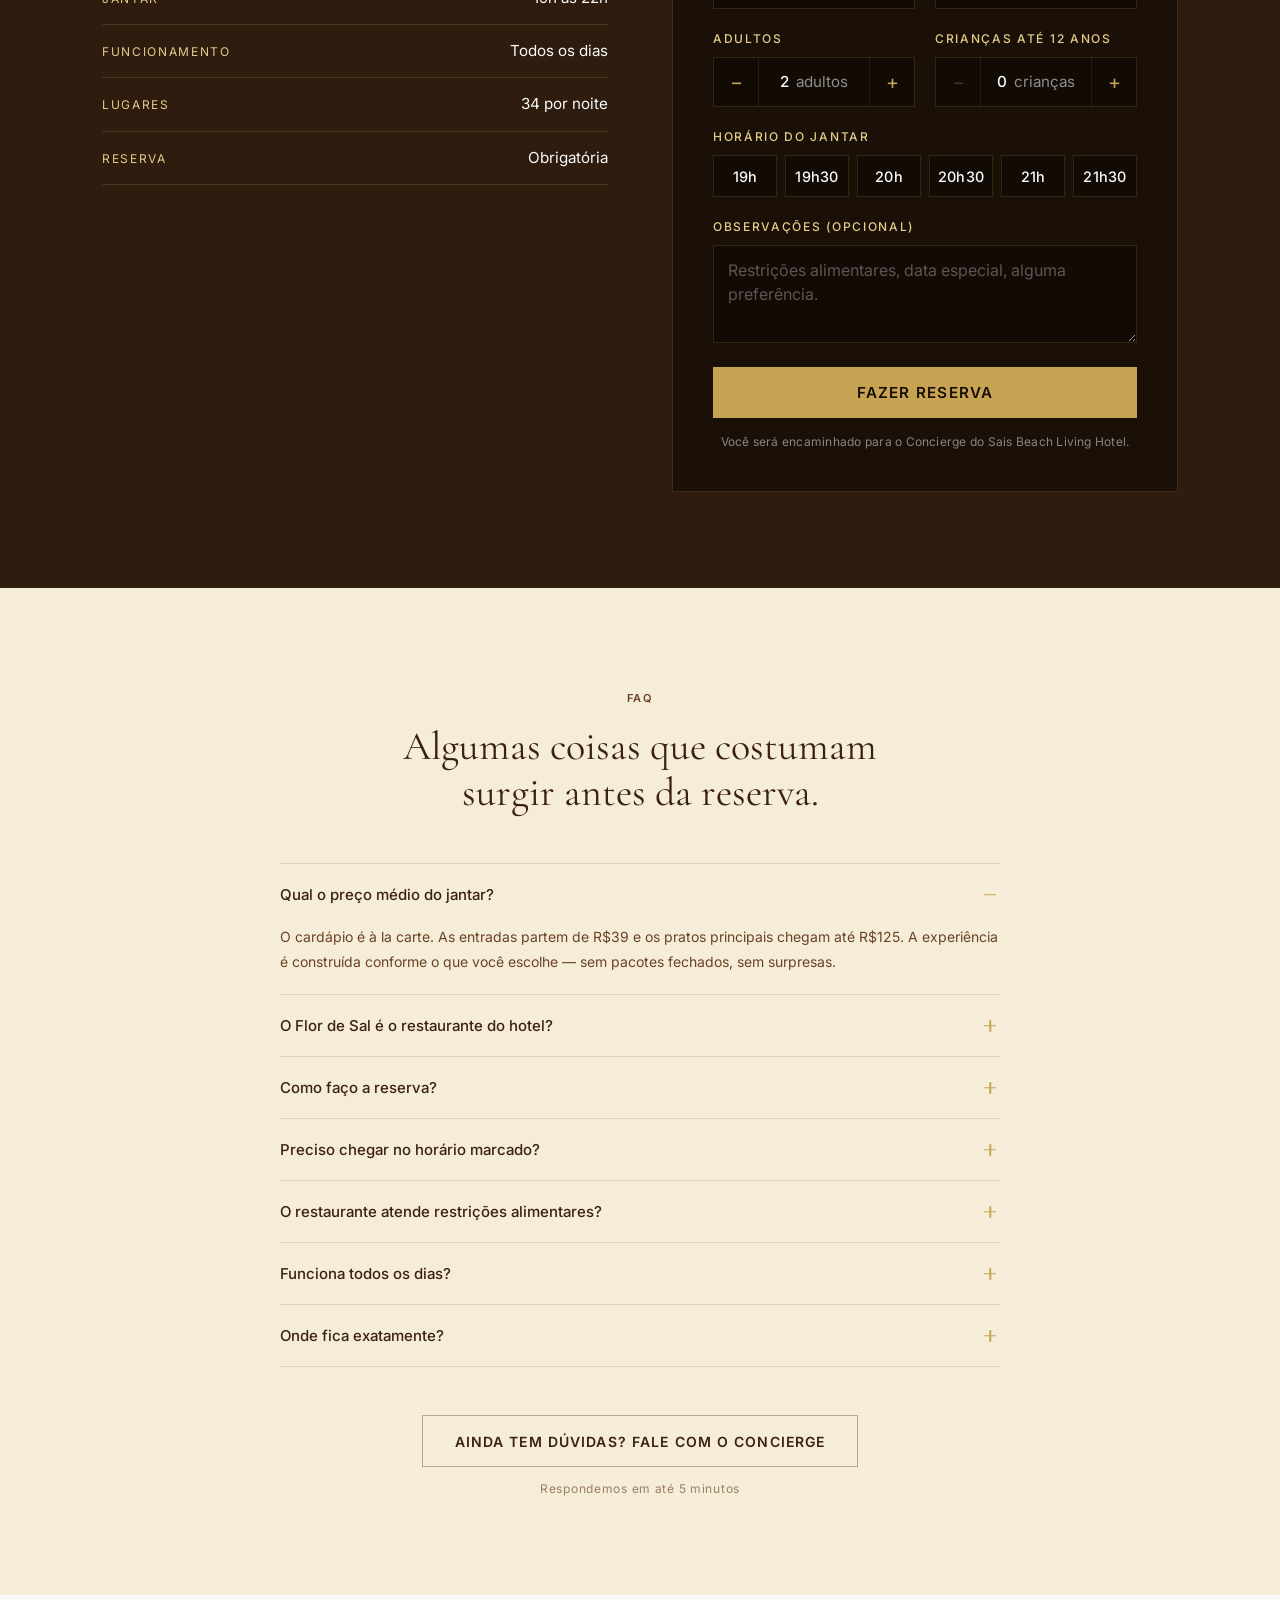
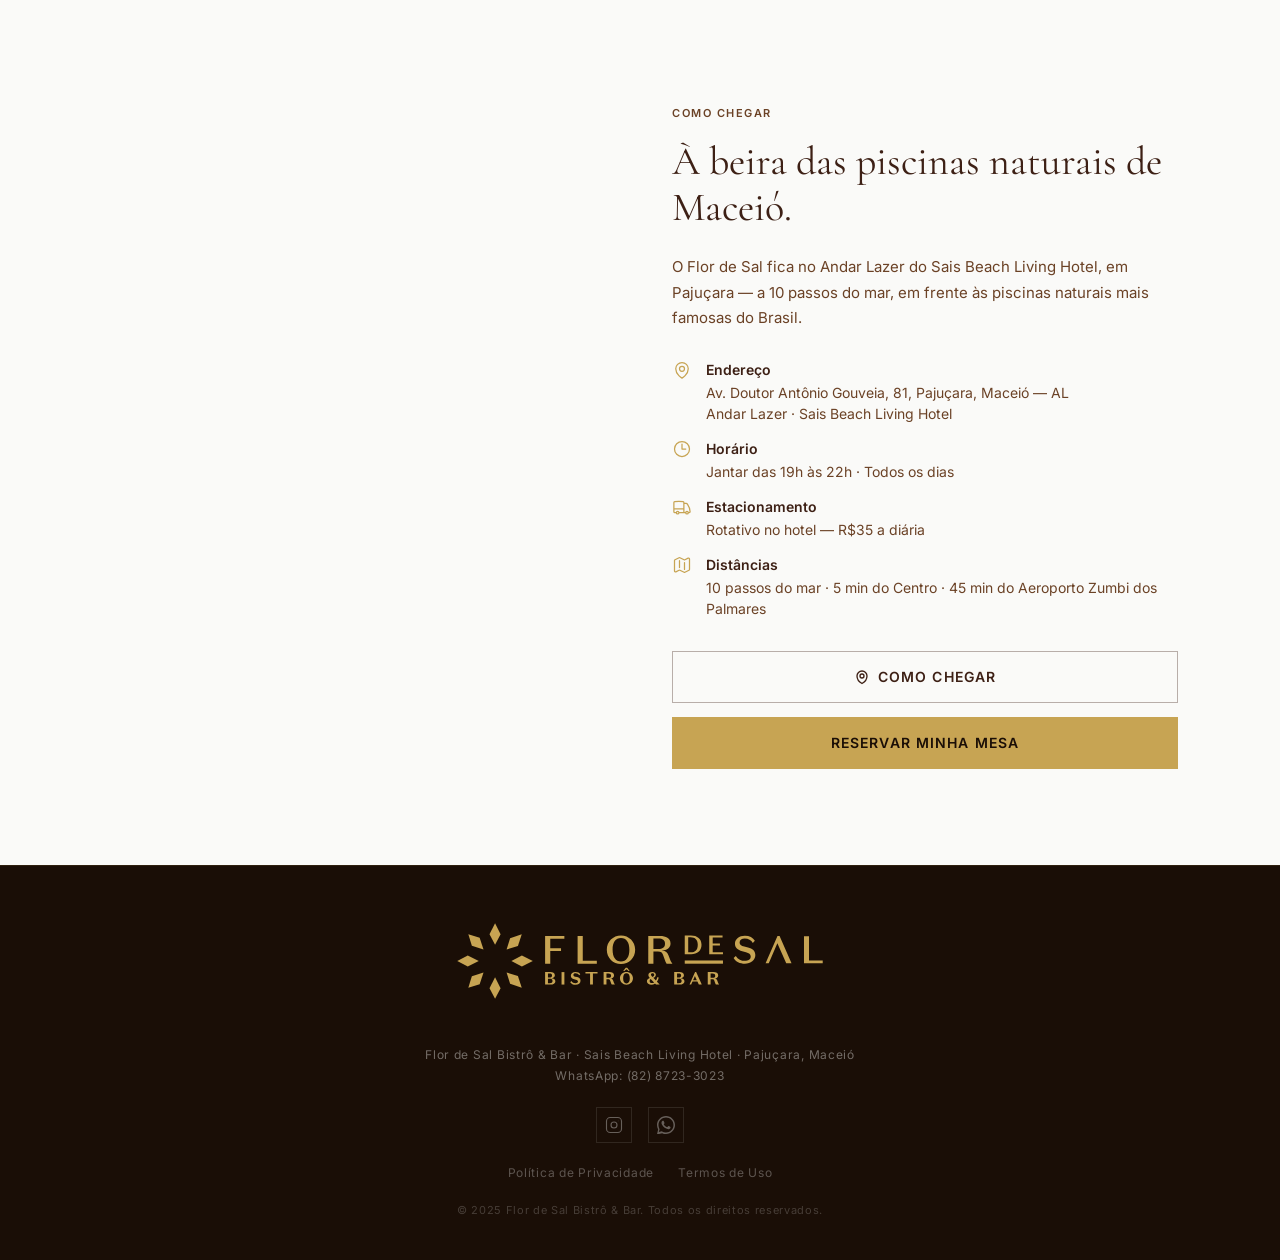
==== commit a27b893e: "Reserva: corrige diagramação do campo Data no iOS Safari - Wrap relativo com placeholder 'dd/mm/aaaa" ====
--- a/index.html
+++ b/index.html
@@ -746,7 +746,7 @@
 
     @media (max-width: 768px) {
       .cardapio__grid { grid-template-columns: 1fr; gap: 1.25rem; }
-      .cardapio__cta .btn { width: 100%; max-width: 360px; display: flex; }
+      .cardapio__cta .btn { width: 100%; max-width: 360px; }
     }
 
     /* ── S05 GALERIA ─────────────────────────────────── */
@@ -933,7 +933,8 @@
       padding: 0.75rem 0.875rem;
       color: var(--fs-branco);
       font-family: inherit;
-      font-size: 0.95rem;
+      font-size: 1rem;
+      min-height: 48px;
       outline: none;
       transition: border-color var(--fs-transition-base), background var(--fs-transition-base);
     }
@@ -949,23 +950,56 @@
     }
     .reserva-field__input::placeholder,
     .reserva-field__textarea::placeholder { color: rgba(250,250,248,0.32); }
+
+    .reserva-field__date { position: relative; }
+    .reserva-field__date::after {
+      content: '';
+      position: absolute;
+      top: 50%;
+      right: 0.875rem;
+      transform: translateY(-50%);
+      width: 18px;
+      height: 18px;
+      pointer-events: none;
+      background-image: url("data:image/svg+xml;utf8,<svg xmlns='http://www.w3.org/2000/svg' viewBox='0 0 24 24' fill='none' stroke='%23E3CC8A' stroke-width='2' stroke-linecap='round' stroke-linejoin='round'><rect x='3' y='4' width='18' height='18' rx='2' ry='2'/><line x1='16' y1='2' x2='16' y2='6'/><line x1='8' y1='2' x2='8' y2='6'/><line x1='3' y1='10' x2='21' y2='10'/></svg>");
+      background-repeat: no-repeat;
+      background-size: contain;
+    }
+    .reserva-field__date-placeholder {
+      position: absolute;
+      top: 50%;
+      left: 0.875rem;
+      transform: translateY(-50%);
+      color: rgba(250,250,248,0.4);
+      pointer-events: none;
+      font-size: 1rem;
+      font-family: inherit;
+      letter-spacing: 0.02em;
+    }
     .reserva-field__input[type="date"] {
       color-scheme: dark;
       accent-color: var(--fs-dourado);
+      -webkit-appearance: none;
+      appearance: none;
+      padding-right: 2.75rem;
     }
     .reserva-field__input[type="date"]::-webkit-calendar-picker-indicator {
-      filter: invert(0.72) sepia(0.6) saturate(1.8) hue-rotate(5deg);
+      position: absolute;
+      right: 0;
+      width: 100%;
+      height: 100%;
+      opacity: 0;
       cursor: pointer;
-      opacity: 0.85;
-    }
-    .reserva-field__input[type="date"]::-webkit-datetime-edit-text,
-    .reserva-field__input[type="date"]::-webkit-datetime-edit-day-field,
-    .reserva-field__input[type="date"]::-webkit-datetime-edit-month-field,
-    .reserva-field__input[type="date"]::-webkit-datetime-edit-year-field {
+    }
+    .reserva-field__input[type="date"]:invalid {
+      color: transparent;
+    }
+    .reserva-field__input[type="date"]:valid {
       color: var(--fs-branco);
     }
-    .reserva-field__input[type="date"]:not(:focus):invalid::-webkit-datetime-edit {
-      color: rgba(250,250,248,0.35);
+    .reserva-field__date input[type="date"]:valid + .reserva-field__date-placeholder,
+    .reserva-field__date input[type="date"]:focus + .reserva-field__date-placeholder {
+      display: none;
     }
 
     .stepper {
@@ -1670,7 +1704,10 @@
               </div>
               <div class="reserva-field">
                 <label for="rf-data" class="reserva-field__label">Data</label>
-                <input type="date" id="rf-data" name="data" class="reserva-field__input" required />
+                <div class="reserva-field__date">
+                  <input type="date" id="rf-data" name="data" class="reserva-field__input" required />
+                  <span class="reserva-field__date-placeholder" aria-hidden="true">dd/mm/aaaa</span>
+                </div>
               </div>
 
               <div class="reserva-field">
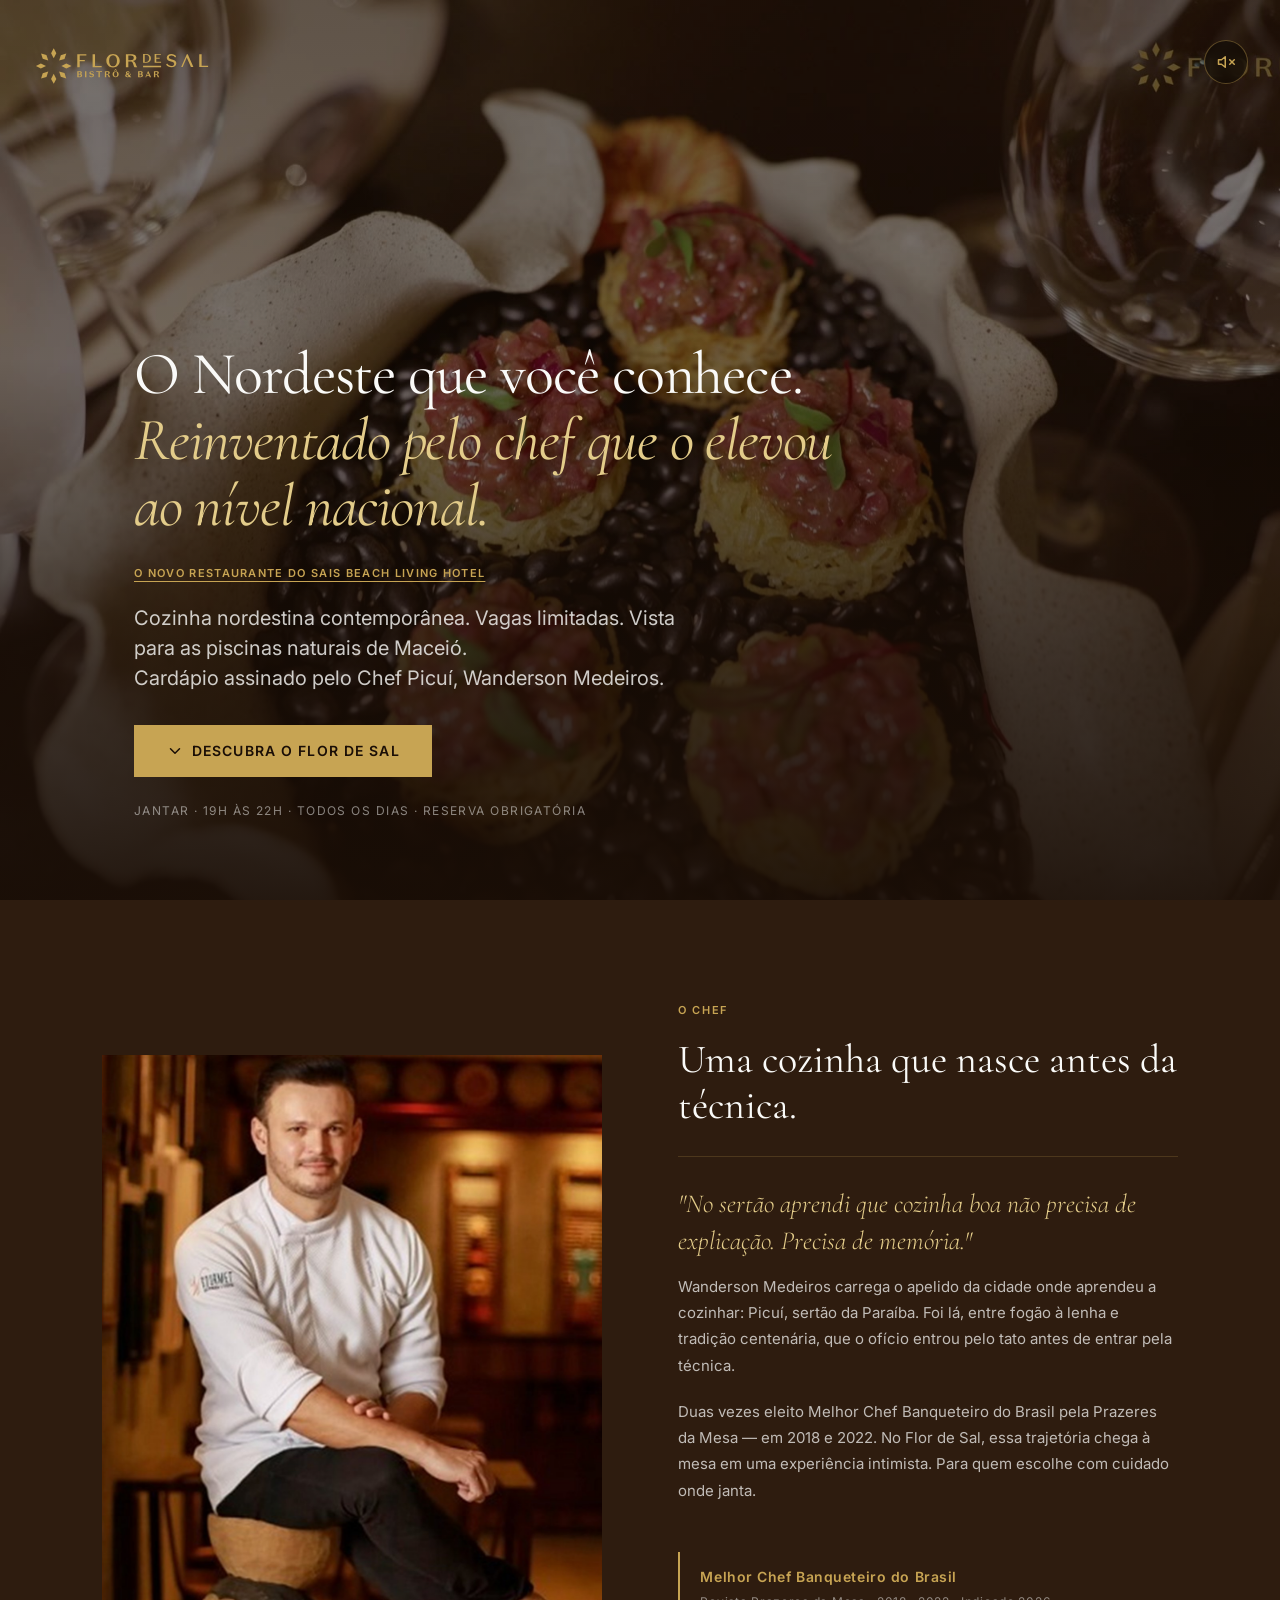
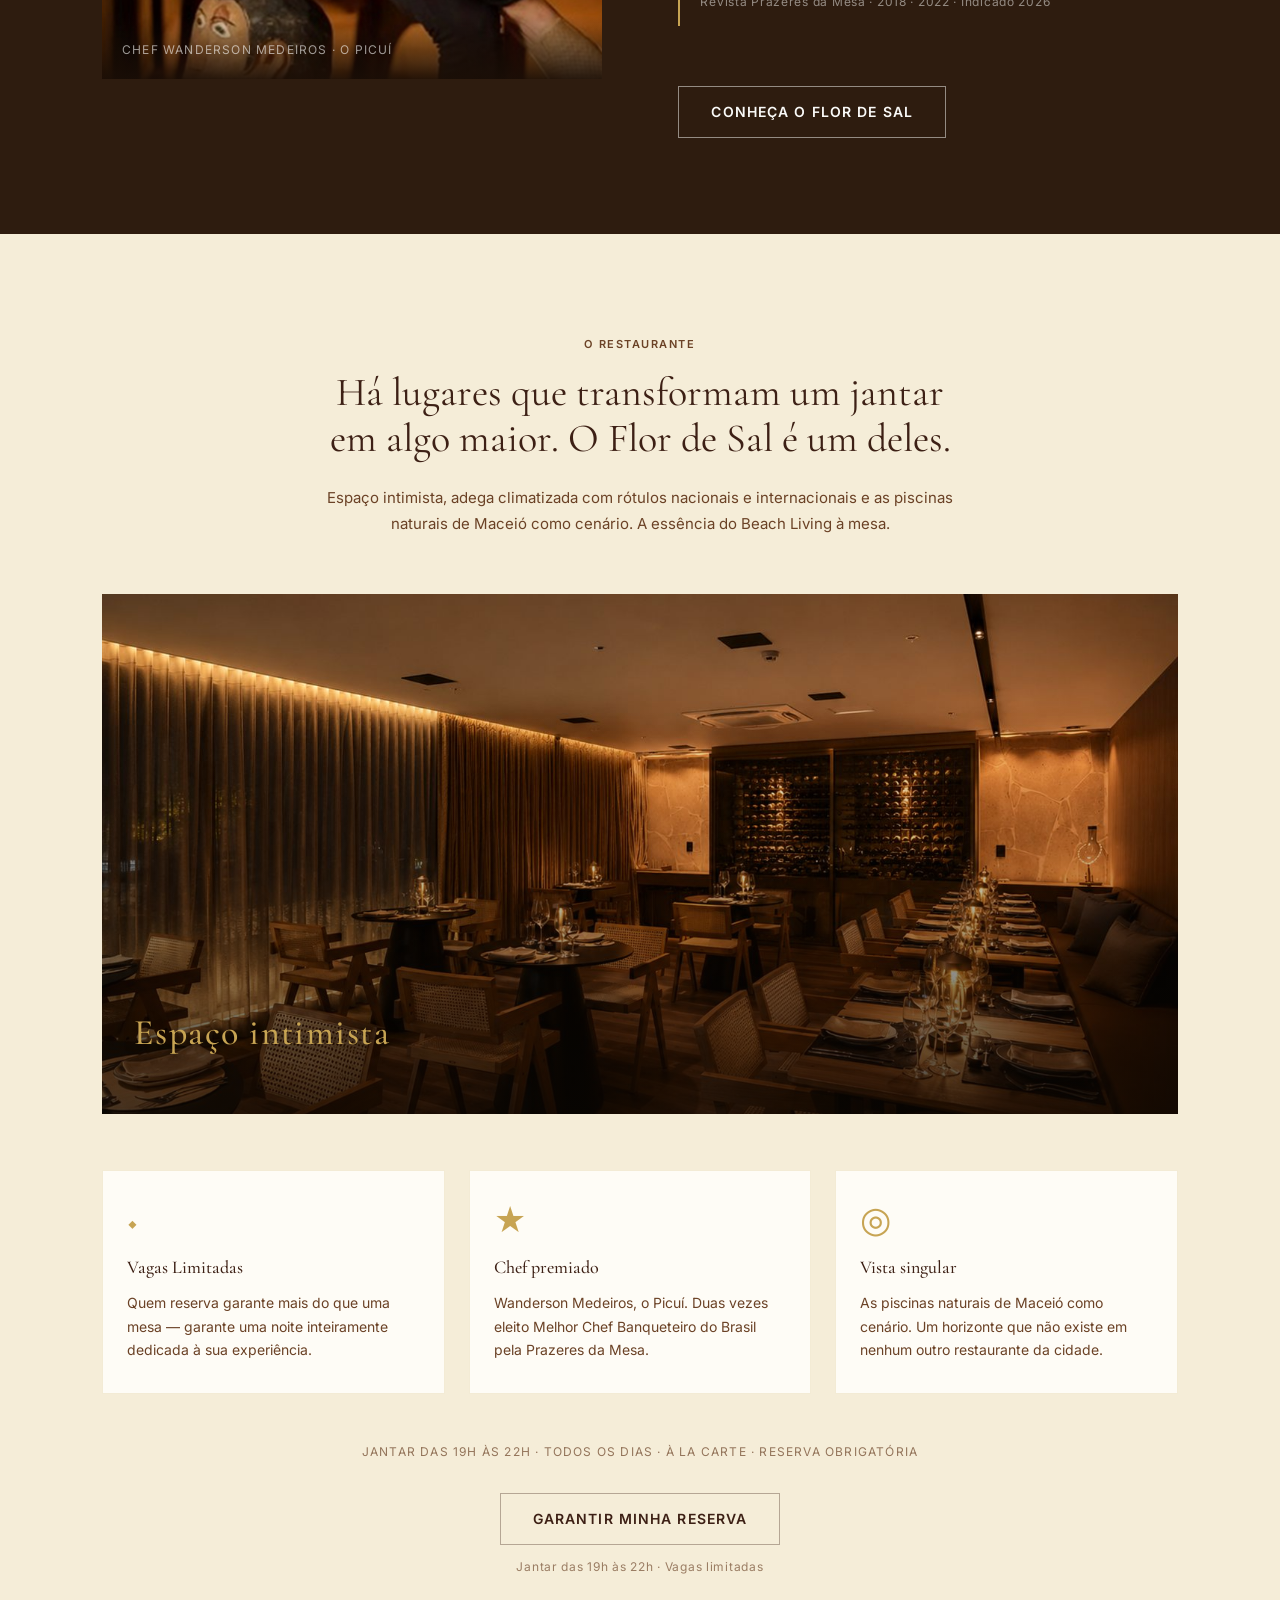
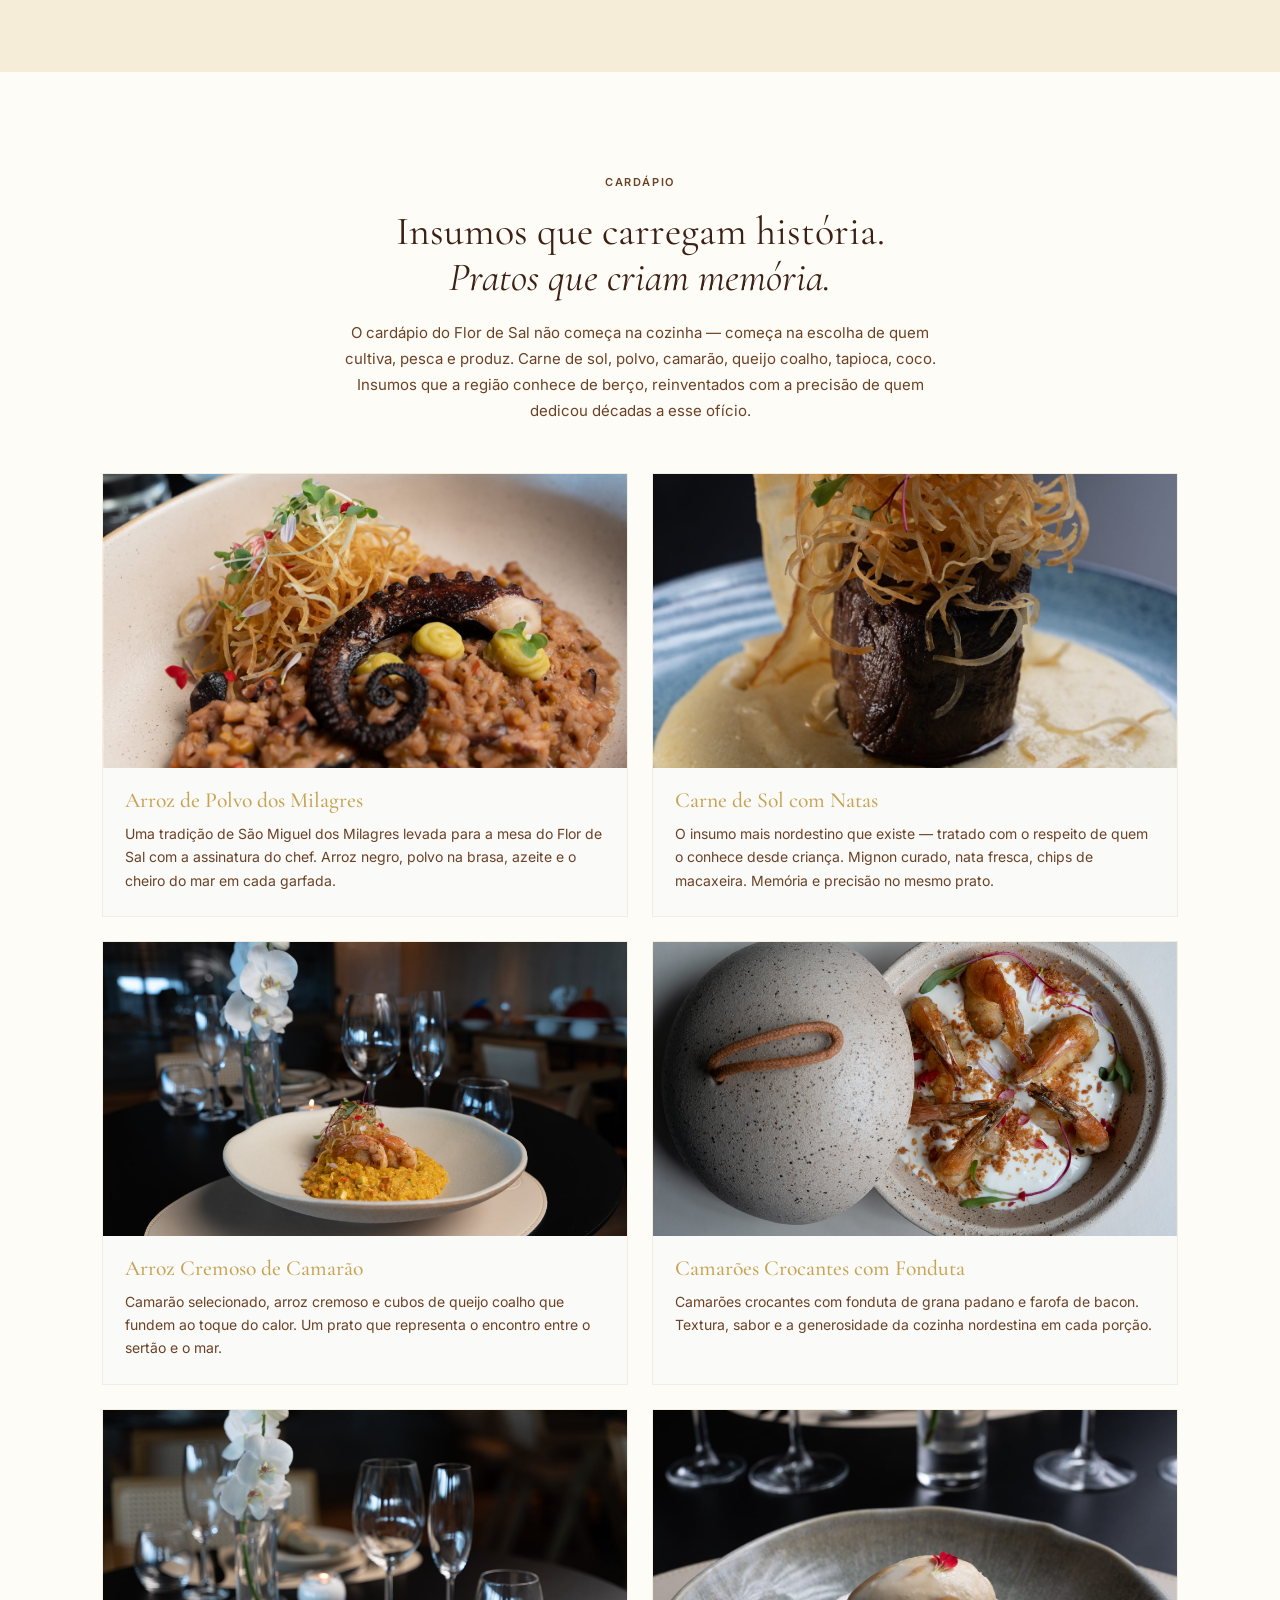
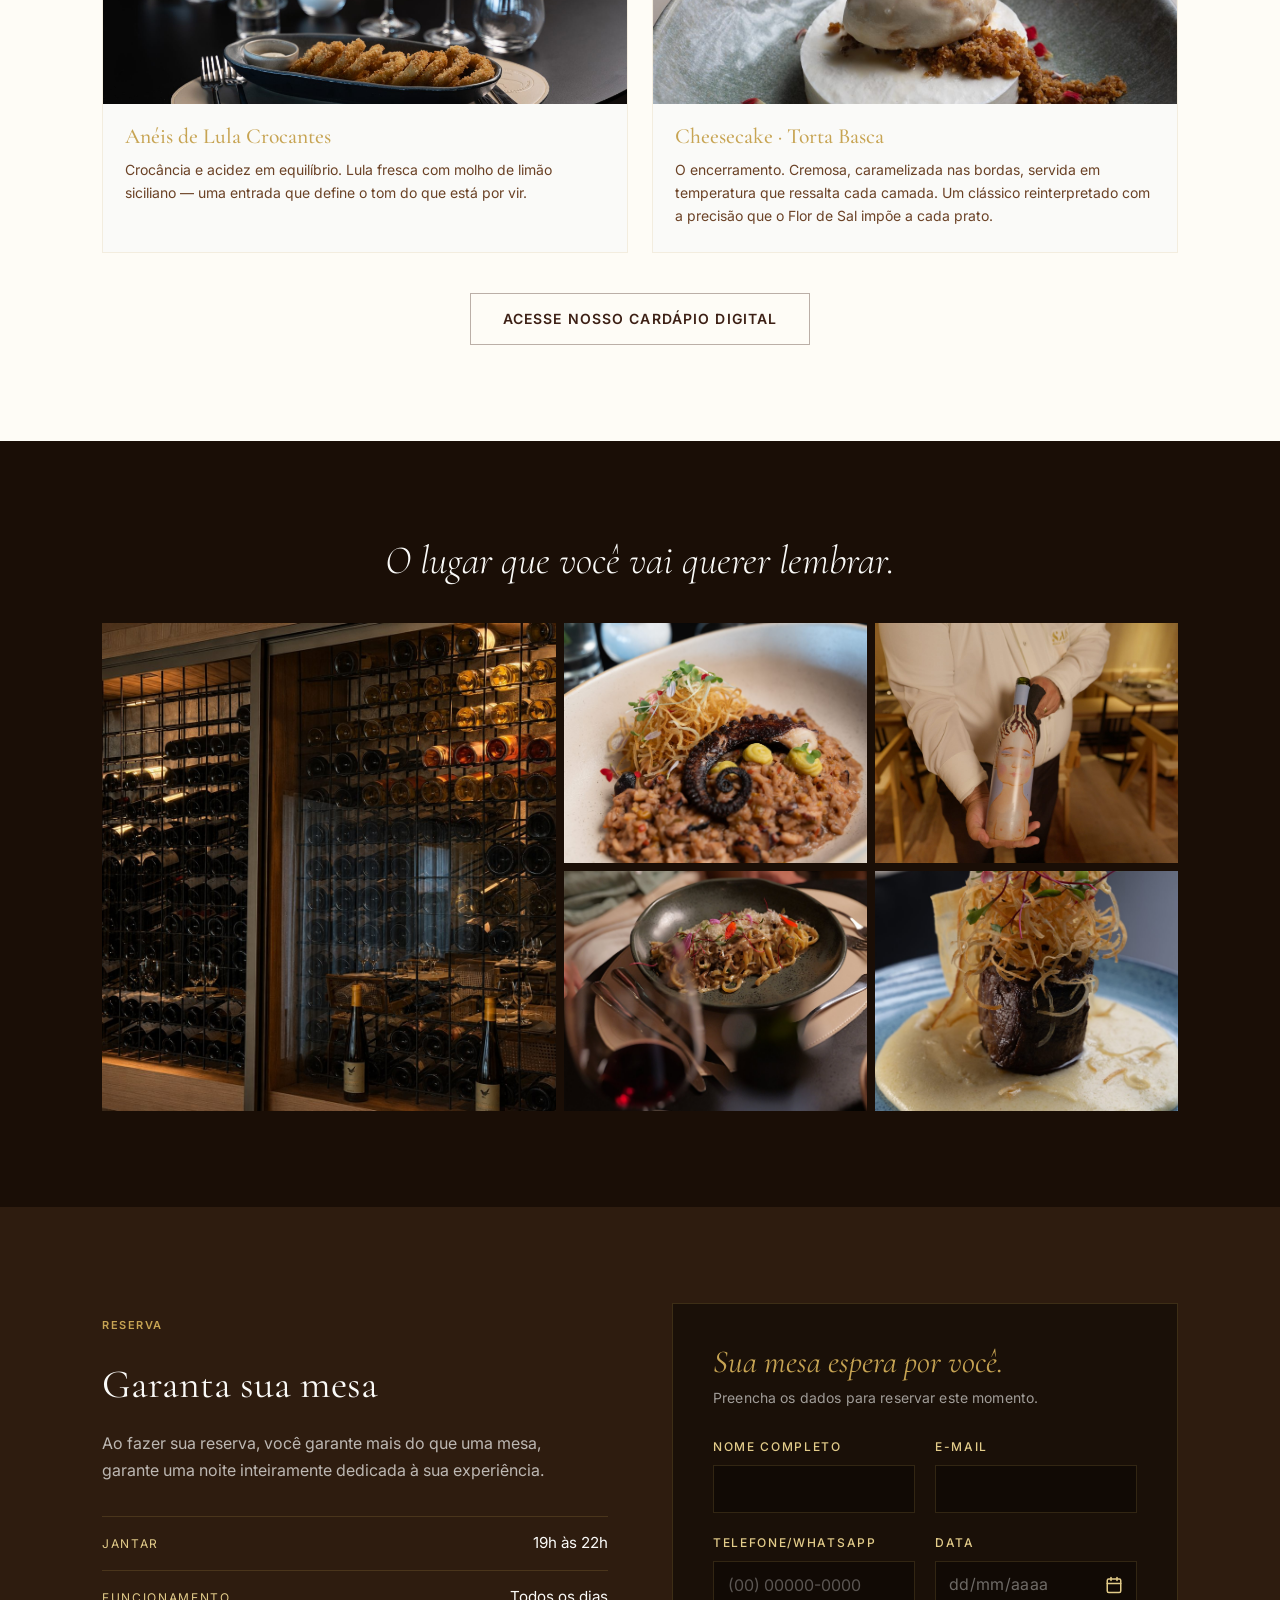
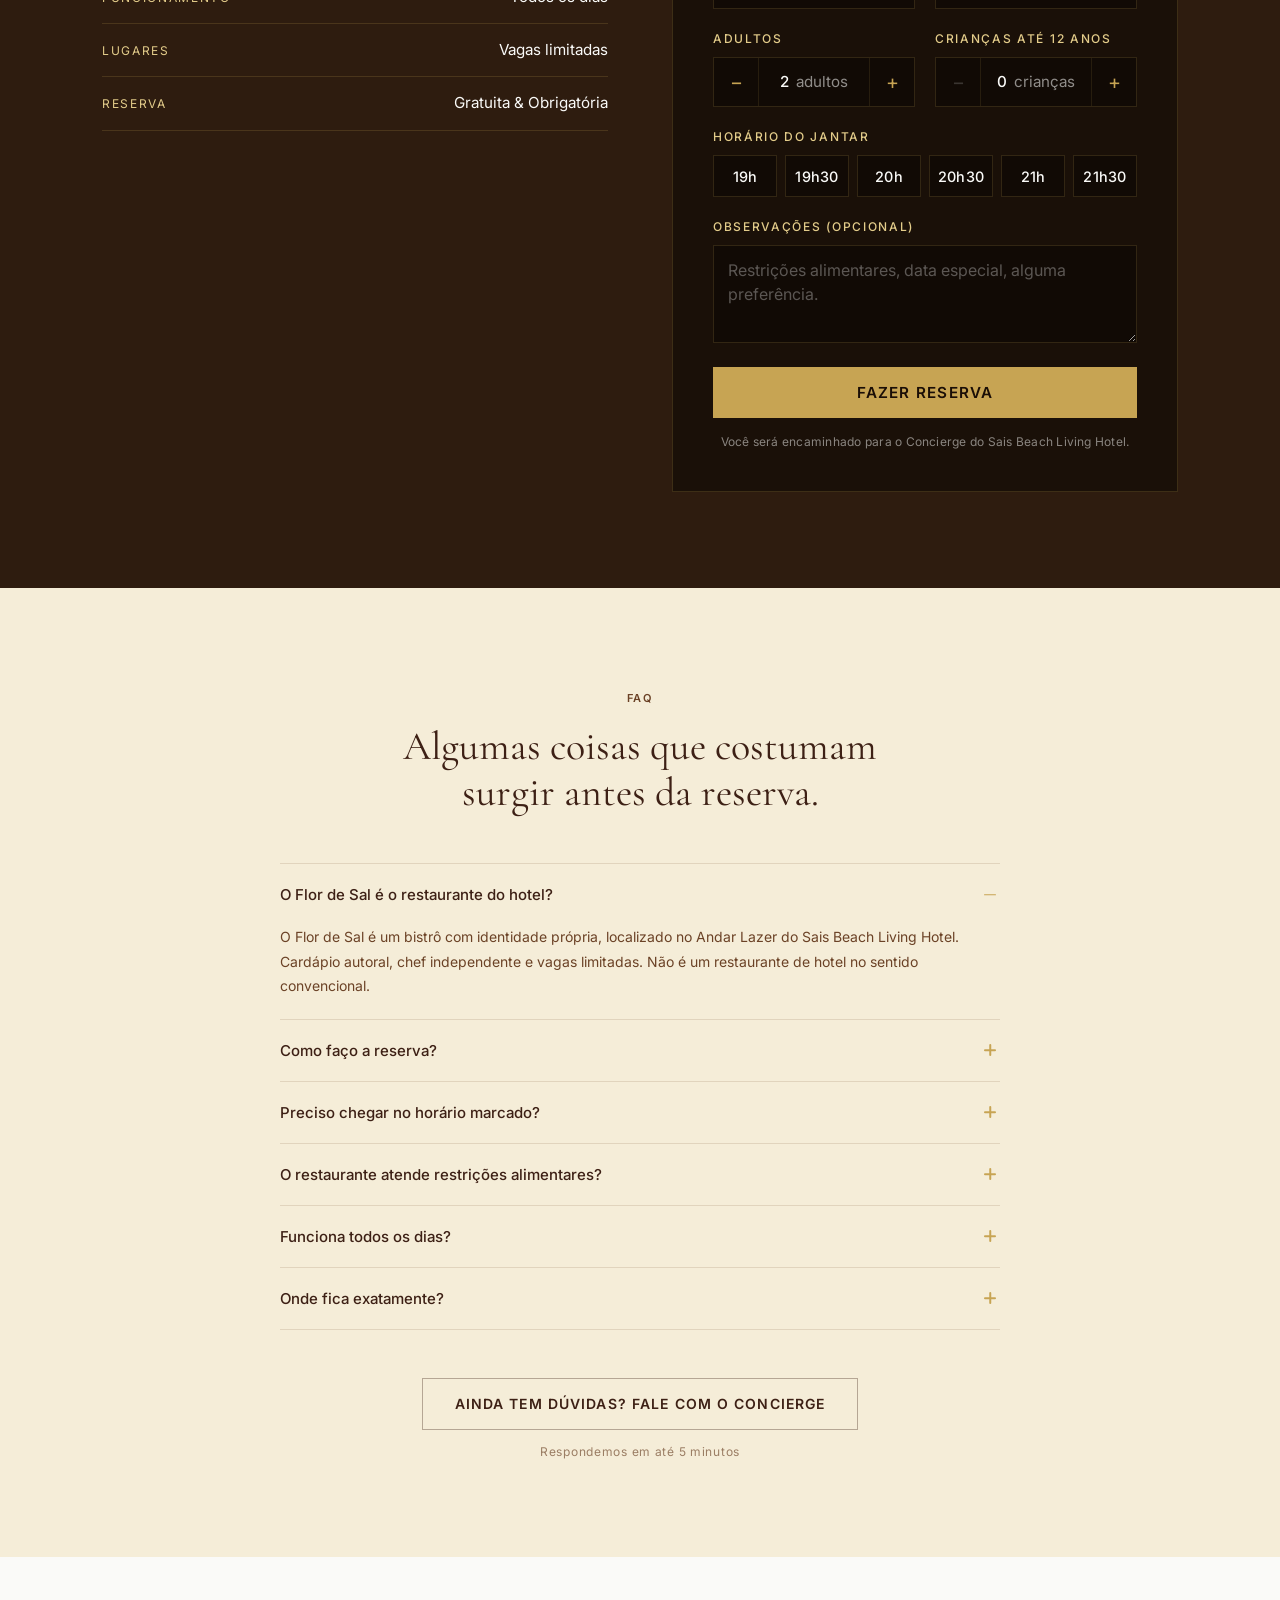
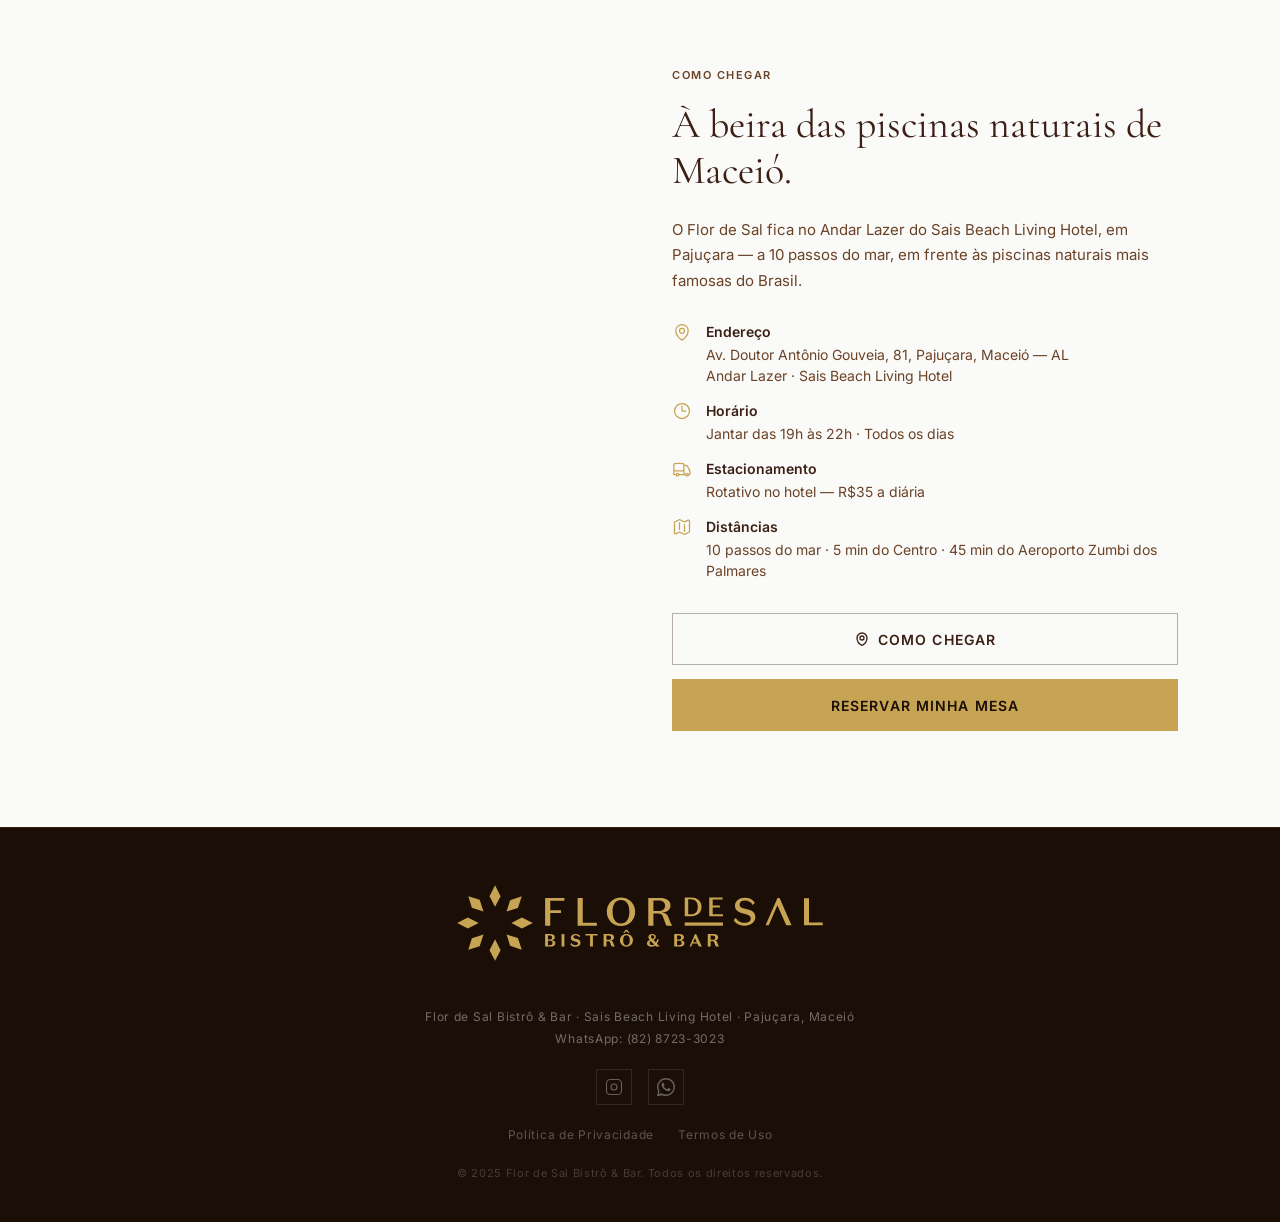
==== commit 5a4d0cf3: "Migra deploy para conta Cloudflare da Sais + custom domain flordesal.saishotel.com.br - wrangler.jso" ====
--- a/index.html
+++ b/index.html
@@ -5,14 +5,14 @@
   <meta name="viewport" content="width=device-width, initial-scale=1.0" />
 
   <title>Flor de Sal Bistrô &amp; Bar | Jantar em Maceió</title>
-  <meta name="description" content="Cozinha nordestina contemporânea assinada pelo Chef Wanderson Medeiros. 34 lugares com vista para as piscinas naturais. Reserve sua mesa." />
-  <link rel="canonical" href="https://flor-de-sal.vinie-magalhaes69.workers.dev/" />
+  <meta name="description" content="Cozinha nordestina contemporânea assinada pelo Chef Wanderson Medeiros. Vagas limitadas com vista para as piscinas naturais. Reserve sua mesa." />
+  <link rel="canonical" href="https://flordesal.saishotel.com.br/" />
 
   <meta property="og:type" content="website" />
   <meta property="og:title" content="Flor de Sal Bistrô &amp; Bar | Jantar em Maceió" />
-  <meta property="og:description" content="Cozinha nordestina contemporânea assinada pelo Chef Wanderson Medeiros. 34 lugares com vista para as piscinas naturais. Reserve sua mesa." />
-  <meta property="og:image" content="https://flor-de-sal.vinie-magalhaes69.workers.dev/assets/hero-ambiente.jpg" />
-  <meta property="og:url" content="https://flor-de-sal.vinie-magalhaes69.workers.dev/" />
+  <meta property="og:description" content="Cozinha nordestina contemporânea assinada pelo Chef Wanderson Medeiros. Vagas limitadas com vista para as piscinas naturais. Reserve sua mesa." />
+  <meta property="og:image" content="https://flordesal.saishotel.com.br/assets/hero-ambiente.jpg" />
+  <meta property="og:url" content="https://flordesal.saishotel.com.br/" />
   <meta name="twitter:card" content="summary_large_image" />
 
   <link rel="preconnect" href="https://fonts.googleapis.com" />
@@ -26,8 +26,8 @@
       {
         "@type": ["Restaurant","LocalBusiness"],
         "name": "Flor de Sal Bistrô &amp; Bar",
-        "description": "Cozinha nordestina contemporânea assinada pelo Chef Wanderson Medeiros. 34 lugares com vista para as piscinas naturais de Maceió.",
-        "url": "https://flor-de-sal.vinie-magalhaes69.workers.dev/",
+        "description": "Cozinha nordestina contemporânea assinada pelo Chef Wanderson Medeiros. Vagas limitadas com vista para as piscinas naturais de Maceió.",
+        "url": "https://flordesal.saishotel.com.br/",
         "telephone": "+558287233023",
         "address": {
           "@type": "PostalAddress",
@@ -43,10 +43,9 @@
       {
         "@type": "FAQPage",
         "mainEntity": [
-          {"@type":"Question","name":"Qual o preço médio do jantar?","acceptedAnswer":{"@type":"Answer","text":"O cardápio é à la carte. As entradas partem de R$39 e os pratos principais chegam até R$125."}},
-          {"@type":"Question","name":"O Flor de Sal é o restaurante do hotel?","acceptedAnswer":{"@type":"Answer","text":"O Flor de Sal é um bistrô com identidade própria, localizado no Andar Lazer do Sais Beach Living Hotel. Cardápio autoral, chef independente e apenas 34 lugares."}},
+          {"@type":"Question","name":"O Flor de Sal é o restaurante do hotel?","acceptedAnswer":{"@type":"Answer","text":"O Flor de Sal é um bistrô com identidade própria, localizado no Andar Lazer do Sais Beach Living Hotel. Cardápio autoral, chef independente e vagas limitadas."}},
           {"@type":"Question","name":"Como faço a reserva?","acceptedAnswer":{"@type":"Answer","text":"Pelo WhatsApp do Concierge: (82) 8723-3023. A confirmação chega em até 5 minutos."}},
-          {"@type":"Question","name":"Preciso chegar no horário marcado?","acceptedAnswer":{"@type":"Answer","text":"Sim. Com apenas 34 lugares e reserva obrigatória, o horário é parte da experiência."}},
+          {"@type":"Question","name":"Preciso chegar no horário marcado?","acceptedAnswer":{"@type":"Answer","text":"Sim. Como o ambiente é intimista, o horário faz parte da experiência de cada mesa. Caso surja um imprevisto, basta avisar o Concierge para reagendar — é uma cortesia da casa. Há uma tolerância de 30 minutos após o horário marcado."}},
           {"@type":"Question","name":"O restaurante atende restrições alimentares?","acceptedAnswer":{"@type":"Answer","text":"Sim. Informe a restrição no momento da reserva — a equipe se prepara com antecedência."}},
           {"@type":"Question","name":"Funciona todos os dias?","acceptedAnswer":{"@type":"Answer","text":"Sim. O Flor de Sal serve jantar todos os dias, das 19h às 22h. A reserva é sempre obrigatória."}},
           {"@type":"Question","name":"Onde fica exatamente?","acceptedAnswer":{"@type":"Answer","text":"Andar Lazer do Sais Beach Living Hotel — Av. Doutor Antônio Gouveia, 81, Pajuçara, Maceió."}}
@@ -235,7 +234,7 @@
       margin: 0 auto;
     }
 
-    .site-header__logo { height: 32px; width: auto; }
+    .site-header__logo { height: 48px; width: auto; }
 
     .site-header__nav {
       display: flex;
@@ -272,7 +271,7 @@
       .site-header__nav { display: none; }
       .site-header__inner { gap: 1rem; padding: 0.75rem var(--fs-gutter); }
       .site-header__cta { padding: 0.55rem 0.9rem; font-size: 0.65rem; letter-spacing: 0.08em; }
-      .site-header__logo { height: 26px; }
+      .site-header__logo { height: 38px; }
     }
 
     /* ── STICKY WHATSAPP FAB (mobile) ────────────────── */
@@ -309,6 +308,7 @@
       display: flex;
       flex-direction: column;
       justify-content: flex-end;
+      padding-top: clamp(7rem, 18svh, 11rem);
       padding-bottom: clamp(3rem, 8vw, 5rem);
       overflow: hidden;
     }
@@ -381,22 +381,17 @@
     }
 
     .hero__badge {
-      display: inline-flex;
-      align-items: center;
-      gap: 0.5rem;
+      display: inline-block;
       font-size: var(--fs-text-badge);
       font-weight: 600;
       letter-spacing: 0.12em;
       text-transform: uppercase;
       color: var(--fs-dourado);
       margin-bottom: 1.25rem;
-    }
-    .hero__badge::before {
-      content: '';
-      display: inline-block;
-      width: 20px;
-      height: 1px;
-      background: var(--fs-dourado);
+      text-decoration: underline;
+      text-decoration-color: var(--fs-dourado);
+      text-decoration-thickness: 1px;
+      text-underline-offset: 0.35em;
     }
 
     .hero__h1 {
@@ -440,7 +435,7 @@
       .hero__content { max-width: 100%; }
       .hero__cta-wrap { width: 100%; }
       .hero__cta-wrap .btn { width: 100%; display: flex; }
-      .hero__h1 { letter-spacing: -0.015em; word-break: break-word; hyphens: auto; }
+      .hero__h1 { letter-spacing: -0.015em; hyphens: manual; overflow-wrap: normal; word-break: normal; }
       .hero__sub br { display: none; }
       .hero__info { line-height: 1.6; }
     }
@@ -1449,7 +1444,7 @@
           </div>
 
           <p class="hero__sub">
-            Cozinha nordestina contemporânea. 34 lugares. Vista para as piscinas naturais de Maceió.<br>
+            Cozinha nordestina contemporânea. Vagas limitadas. Vista para as piscinas naturais de Maceió.<br>
             Cardápio assinado pelo Chef Picuí, Wanderson Medeiros.
           </p>
 
@@ -1497,7 +1492,7 @@
               Wanderson Medeiros carrega o apelido da cidade onde aprendeu a cozinhar: Picuí, sertão da Paraíba. Foi lá, entre fogão à lenha e tradição centenária, que o ofício entrou pelo tato antes de entrar pela técnica.
             </p>
             <p class="chef__body">
-              Duas vezes eleito Melhor Chef Banqueteiro do Brasil pela Prazeres da Mesa — em 2018 e 2022. No Flor de Sal, essa trajetória chega à mesa em 34 lugares. Para quem escolhe com cuidado onde janta.
+              Duas vezes eleito Melhor Chef Banqueteiro do Brasil pela Prazeres da Mesa — em 2018 e 2022. No Flor de Sal, essa trajetória chega à mesa em uma experiência intimista. Para quem escolhe com cuidado onde janta.
             </p>
 
             <div class="chef__badge">
@@ -1520,7 +1515,7 @@
           <span class="eyebrow" style="color:var(--fs-terra)">O Restaurante</span>
           <h2 class="restaurante__headline">Há lugares que transformam um jantar em algo maior. O Flor de Sal é um deles.</h2>
           <p class="restaurante__body">
-            Alta gastronomia, ambiente de requinte e as piscinas naturais de Maceió como cenário. Uma noite aqui tem calma deliberada — a elegância de quem sabe que não precisa apressar o que é bom.
+            Espaço intimista, adega climatizada com rótulos nacionais e internacionais e as piscinas naturais de Maceió como cenário. A essência do Beach Living à mesa.
           </p>
         </div>
 
@@ -1563,7 +1558,7 @@
             target="_blank"
             rel="noopener"
           >Garantir minha reserva</a>
-          <span class="btn-microcopy" style="color:var(--fs-terra);display:block;text-align:center;">Jantar das 19h às 22h · 34 lugares</span>
+          <span class="btn-microcopy" style="color:var(--fs-terra);display:block;text-align:center;">Jantar das 19h às 22h · Vagas limitadas</span>
         </div>
       </div>
     </section>
@@ -1673,12 +1668,12 @@
           <div class="reserva-block reserva-block--left" data-animate>
             <span class="eyebrow">Reserva</span>
             <h2 class="reserva-block__headline">Garanta sua mesa</h2>
-            <p class="reserva-block__text">A noite começa quando você reserva. São apenas 34 lugares por jantar — quem reserva garante mais do que uma mesa, garante uma noite inteiramente dedicada à sua experiência.</p>
+            <p class="reserva-block__text">Ao fazer sua reserva, você garante mais do que uma mesa, garante uma noite inteiramente dedicada à sua experiência.</p>
             <ul class="reserva-info">
               <li><span class="reserva-info__label">Jantar</span><span class="reserva-info__value">19h às 22h</span></li>
               <li><span class="reserva-info__label">Funcionamento</span><span class="reserva-info__value">Todos os dias</span></li>
-              <li><span class="reserva-info__label">Lugares</span><span class="reserva-info__value">34 por noite</span></li>
-              <li><span class="reserva-info__label">Reserva</span><span class="reserva-info__value">Obrigatória</span></li>
+              <li><span class="reserva-info__label">Lugares</span><span class="reserva-info__value">Vagas limitadas</span></li>
+              <li><span class="reserva-info__label">Reserva</span><span class="reserva-info__value">Gratuita &amp; Obrigatória</span></li>
             </ul>
           </div>
 
@@ -1765,22 +1760,12 @@
 
         <div class="faq__list" role="list">
           <div class="faq__item is-open" role="listitem">
-            <button class="faq__question" aria-expanded="true" aria-controls="faq-a1">
-              Qual o preço médio do jantar?
-              <span class="faq__icon" aria-hidden="true"></span>
-            </button>
-            <div class="faq__answer" id="faq-a1">
-              O cardápio é à la carte. As entradas partem de R$39 e os pratos principais chegam até R$125. A experiência é construída conforme o que você escolhe — sem pacotes fechados, sem surpresas.
-            </div>
-          </div>
-
-          <div class="faq__item" role="listitem">
-            <button class="faq__question" aria-expanded="false" aria-controls="faq-a2">
+            <button class="faq__question" aria-expanded="true" aria-controls="faq-a2">
               O Flor de Sal é o restaurante do hotel?
               <span class="faq__icon" aria-hidden="true"></span>
             </button>
             <div class="faq__answer" id="faq-a2">
-              O Flor de Sal é um bistrô com identidade própria, localizado no Andar Lazer do Sais Beach Living Hotel. Cardápio autoral, chef independente e apenas 34 lugares. Não é um restaurante de hotel no sentido convencional.
+              O Flor de Sal é um bistrô com identidade própria, localizado no Andar Lazer do Sais Beach Living Hotel. Cardápio autoral, chef independente e vagas limitadas. Não é um restaurante de hotel no sentido convencional.
             </div>
           </div>
 
@@ -1800,7 +1785,7 @@
               <span class="faq__icon" aria-hidden="true"></span>
             </button>
             <div class="faq__answer" id="faq-a4">
-              Sim. Com apenas 34 lugares e reserva obrigatória, o horário é parte da experiência. Se precisar reagendar, entre em contato com o Concierge com antecedência.
+              Sim. Como o ambiente é intimista, o horário faz parte da experiência de cada mesa. Caso surja um imprevisto, basta avisar o Concierge para reagendar — é uma cortesia da casa. Há uma tolerância de 30 minutos após o horário marcado; depois desse intervalo, não nos é possível assegurar sua mesa.
             </div>
           </div>
 
